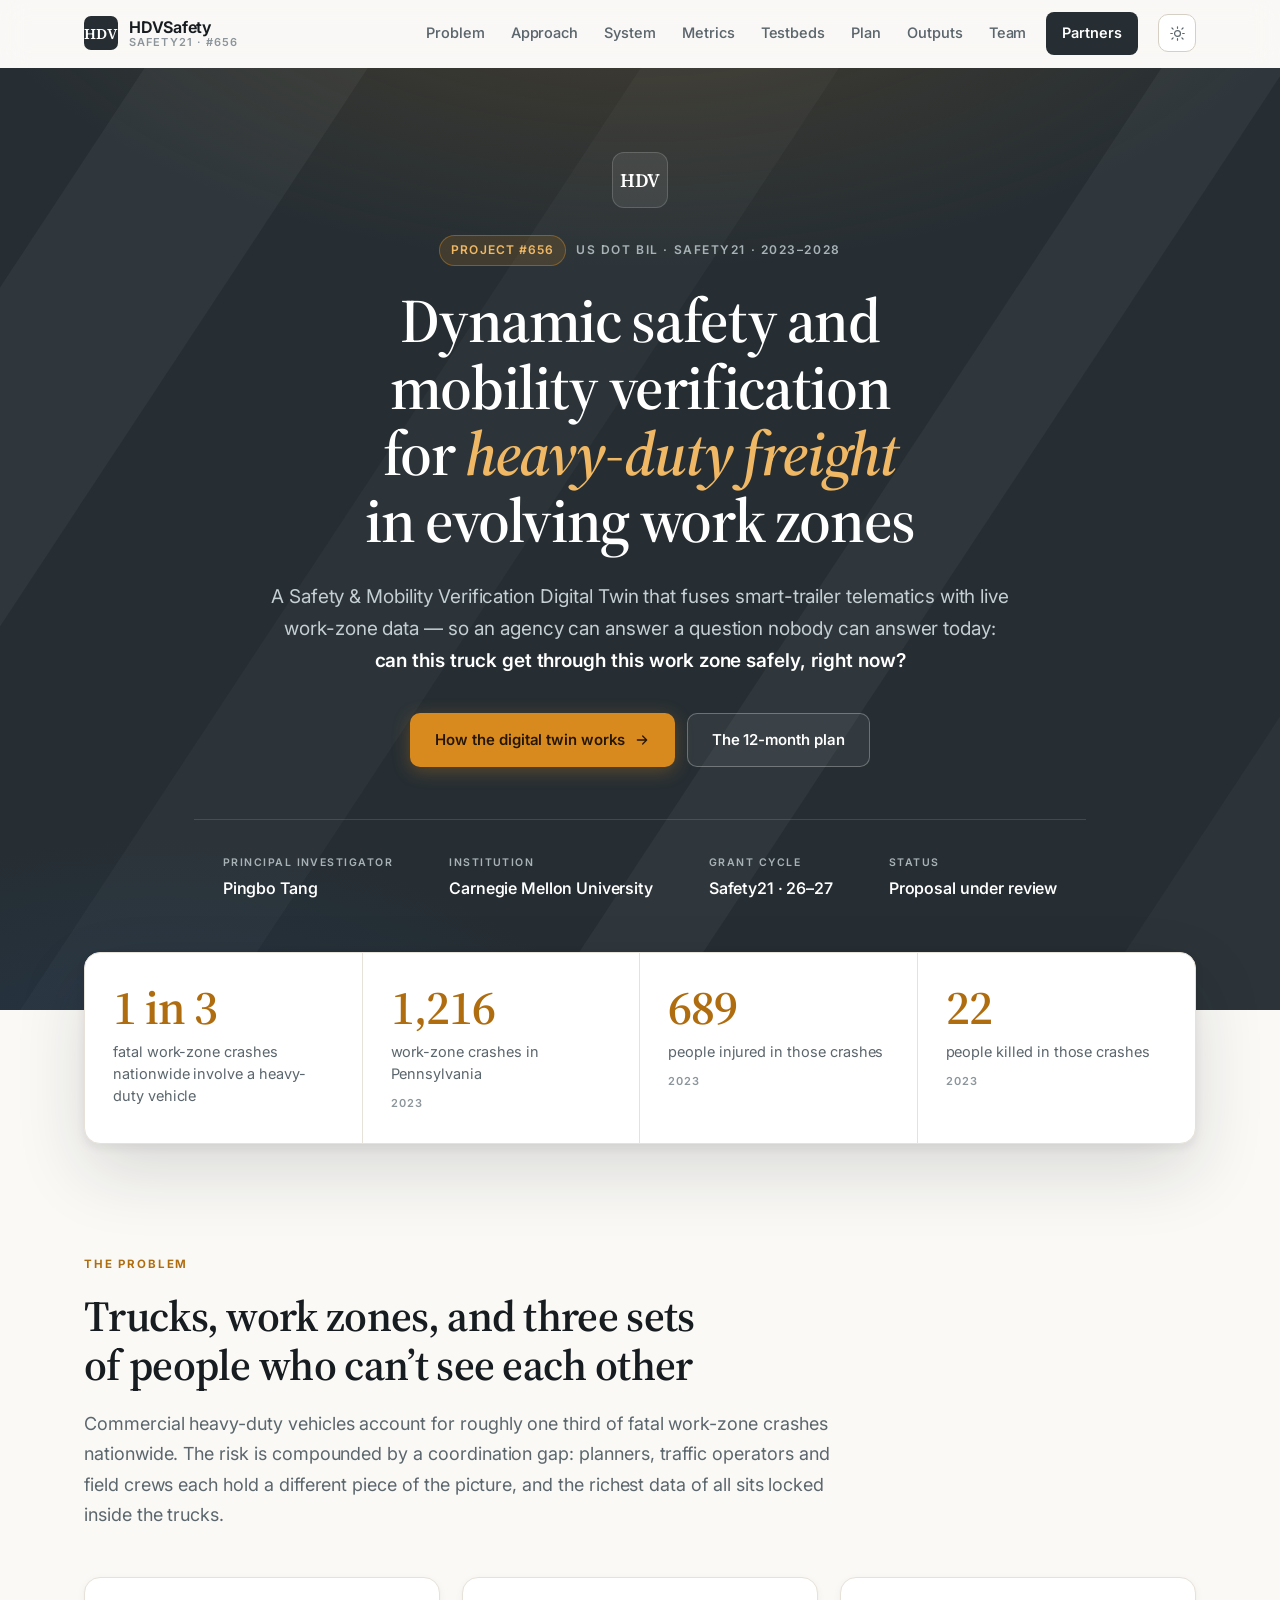
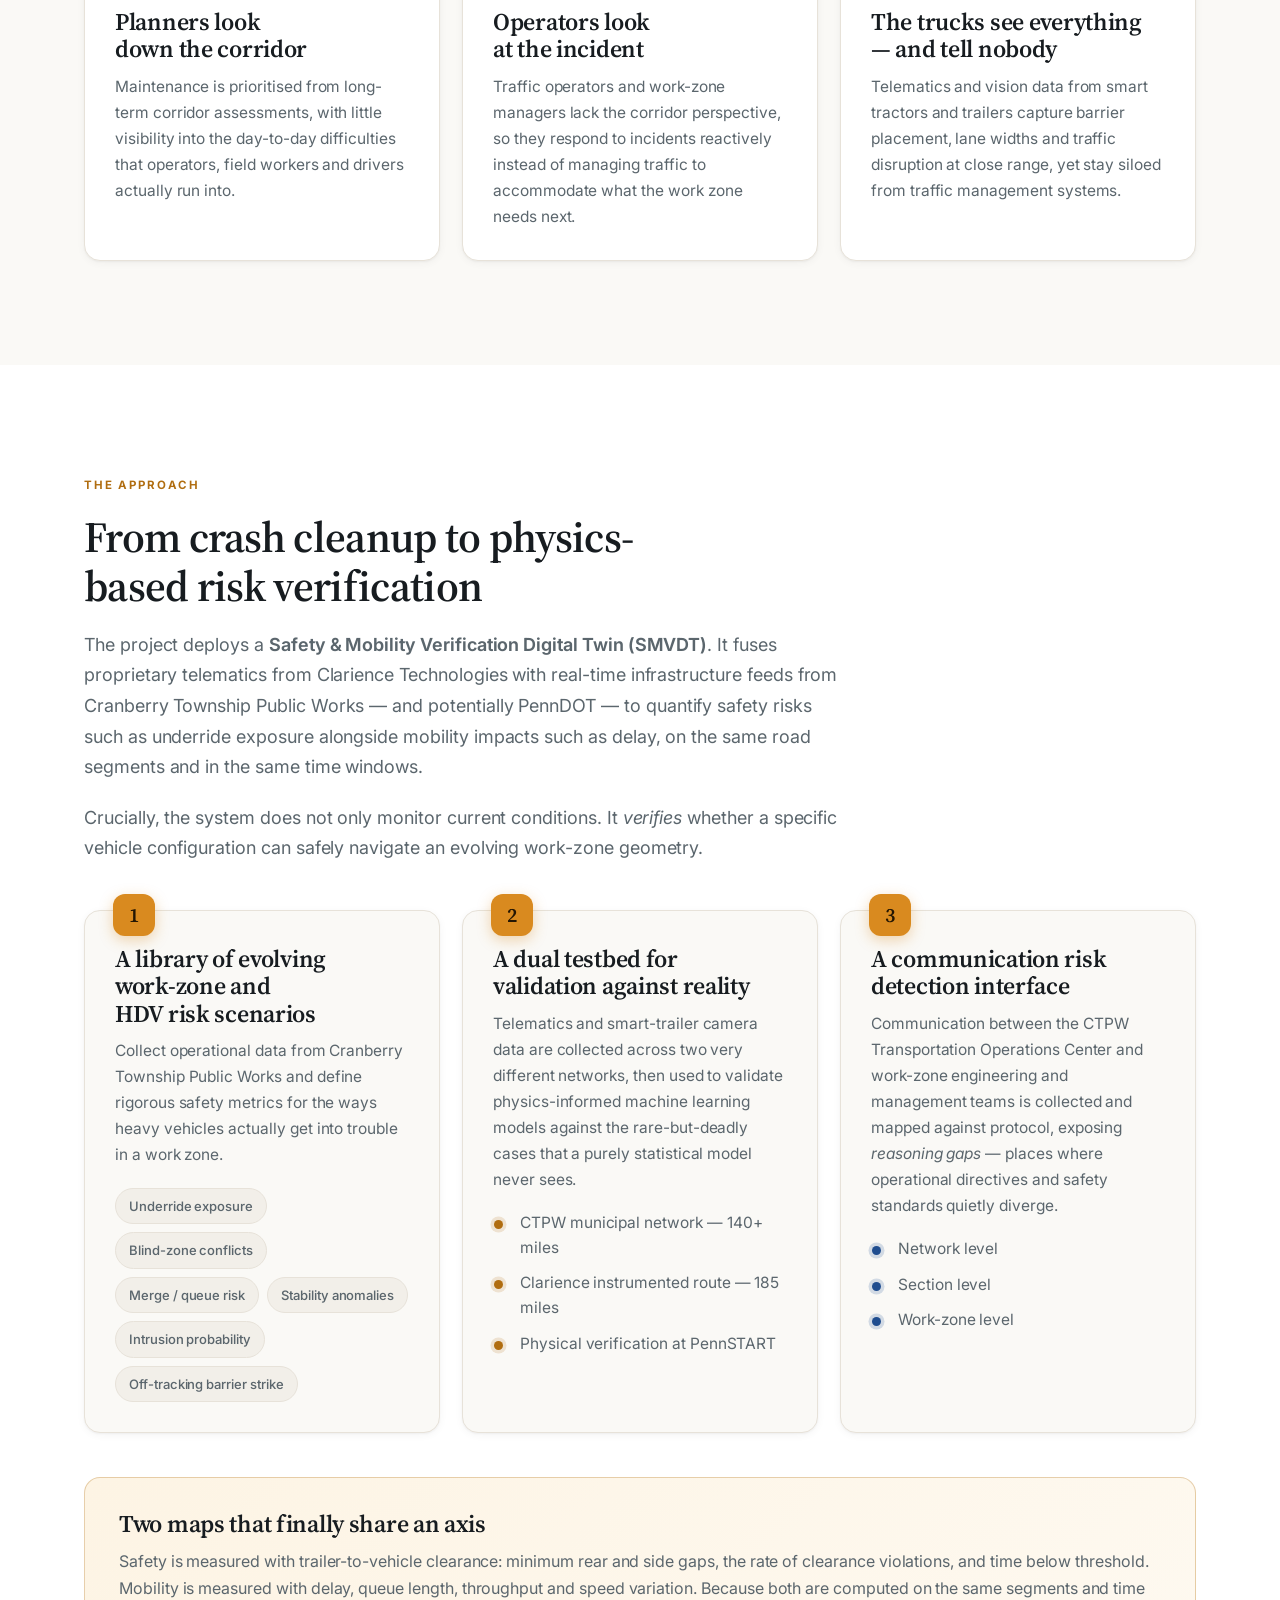
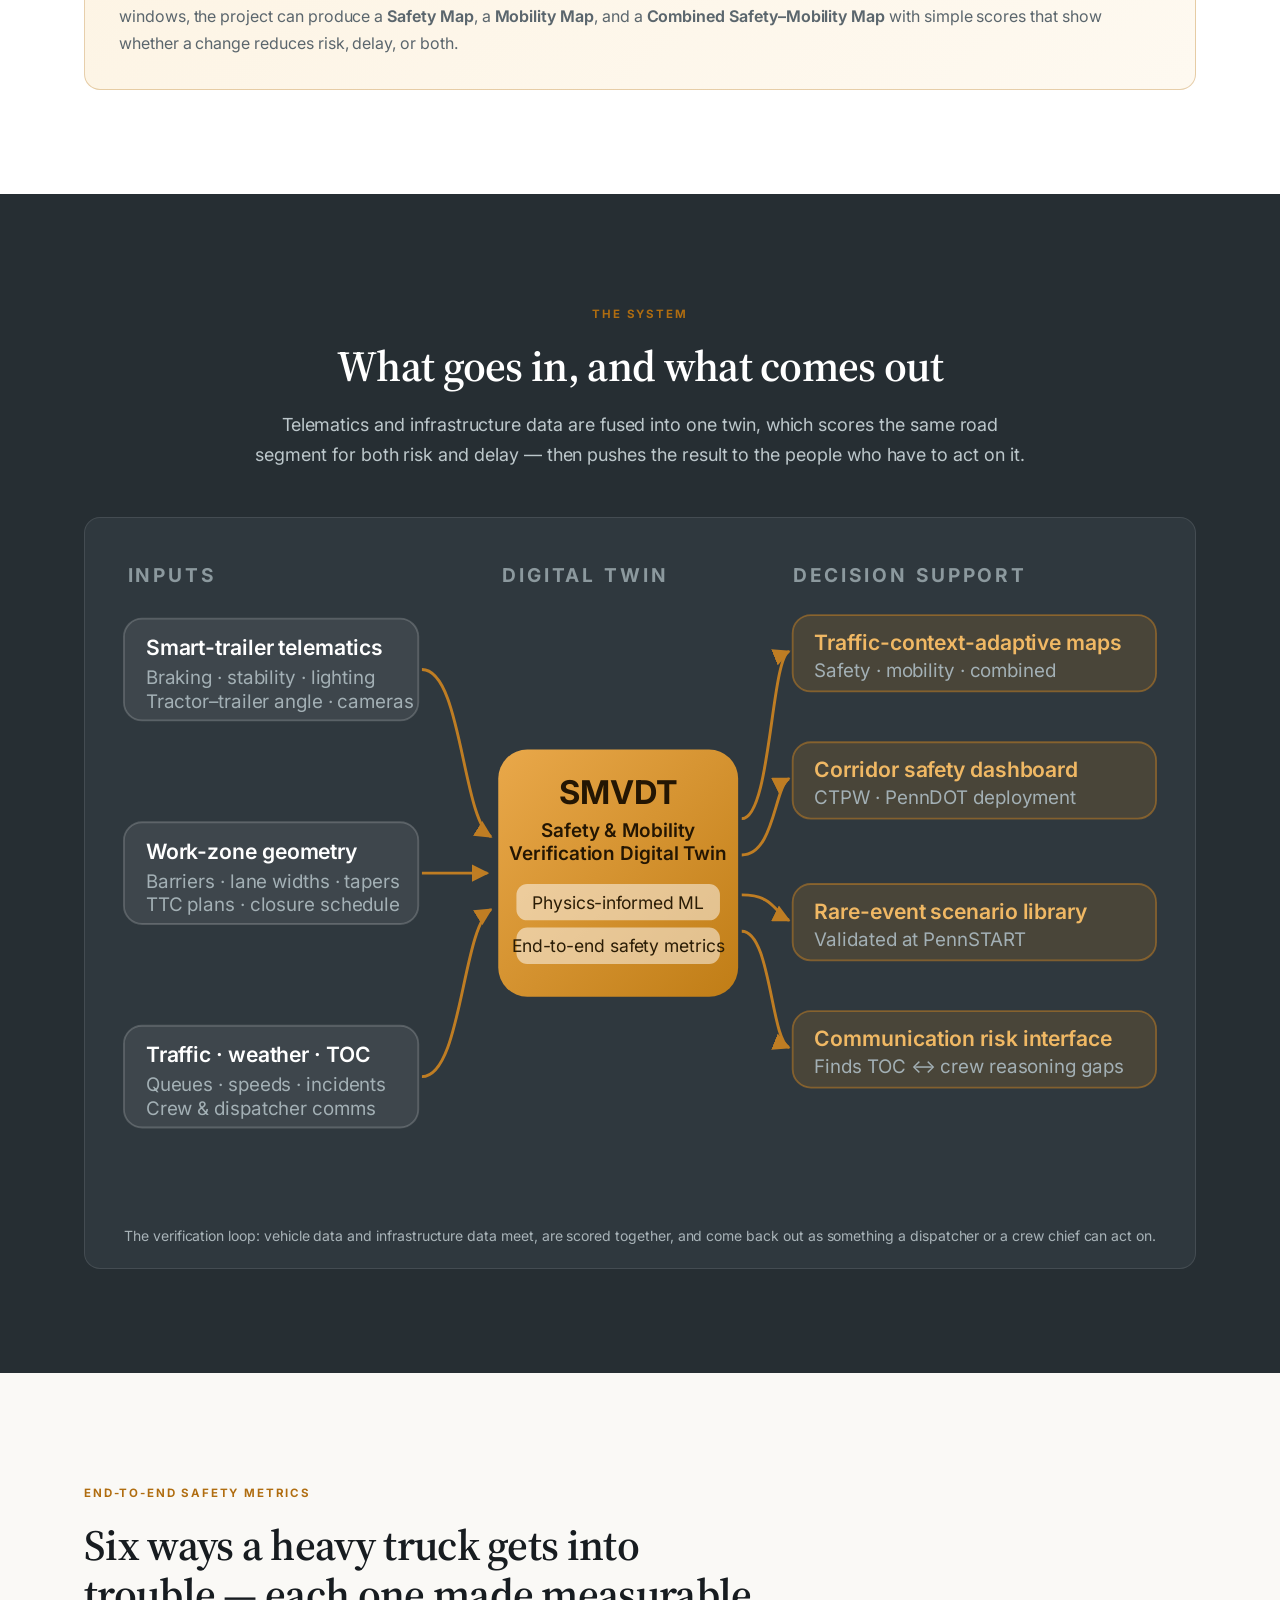
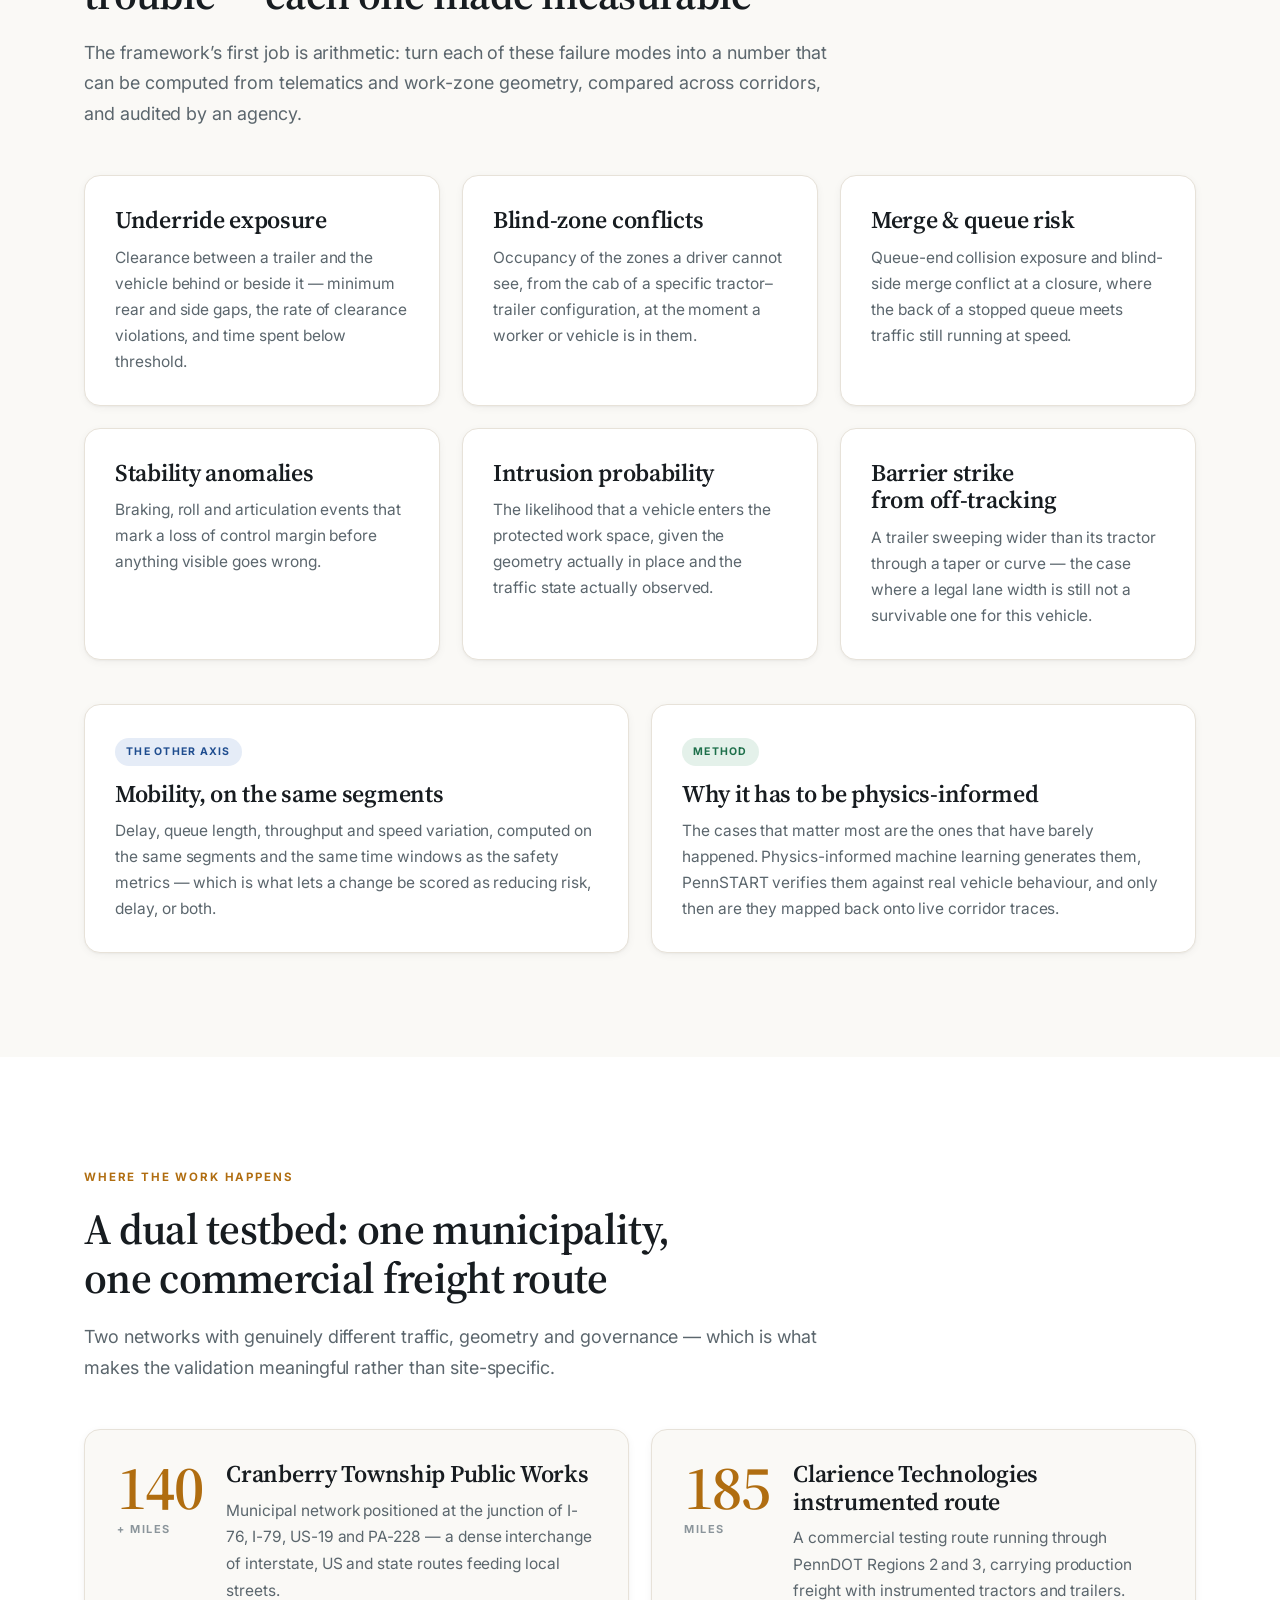
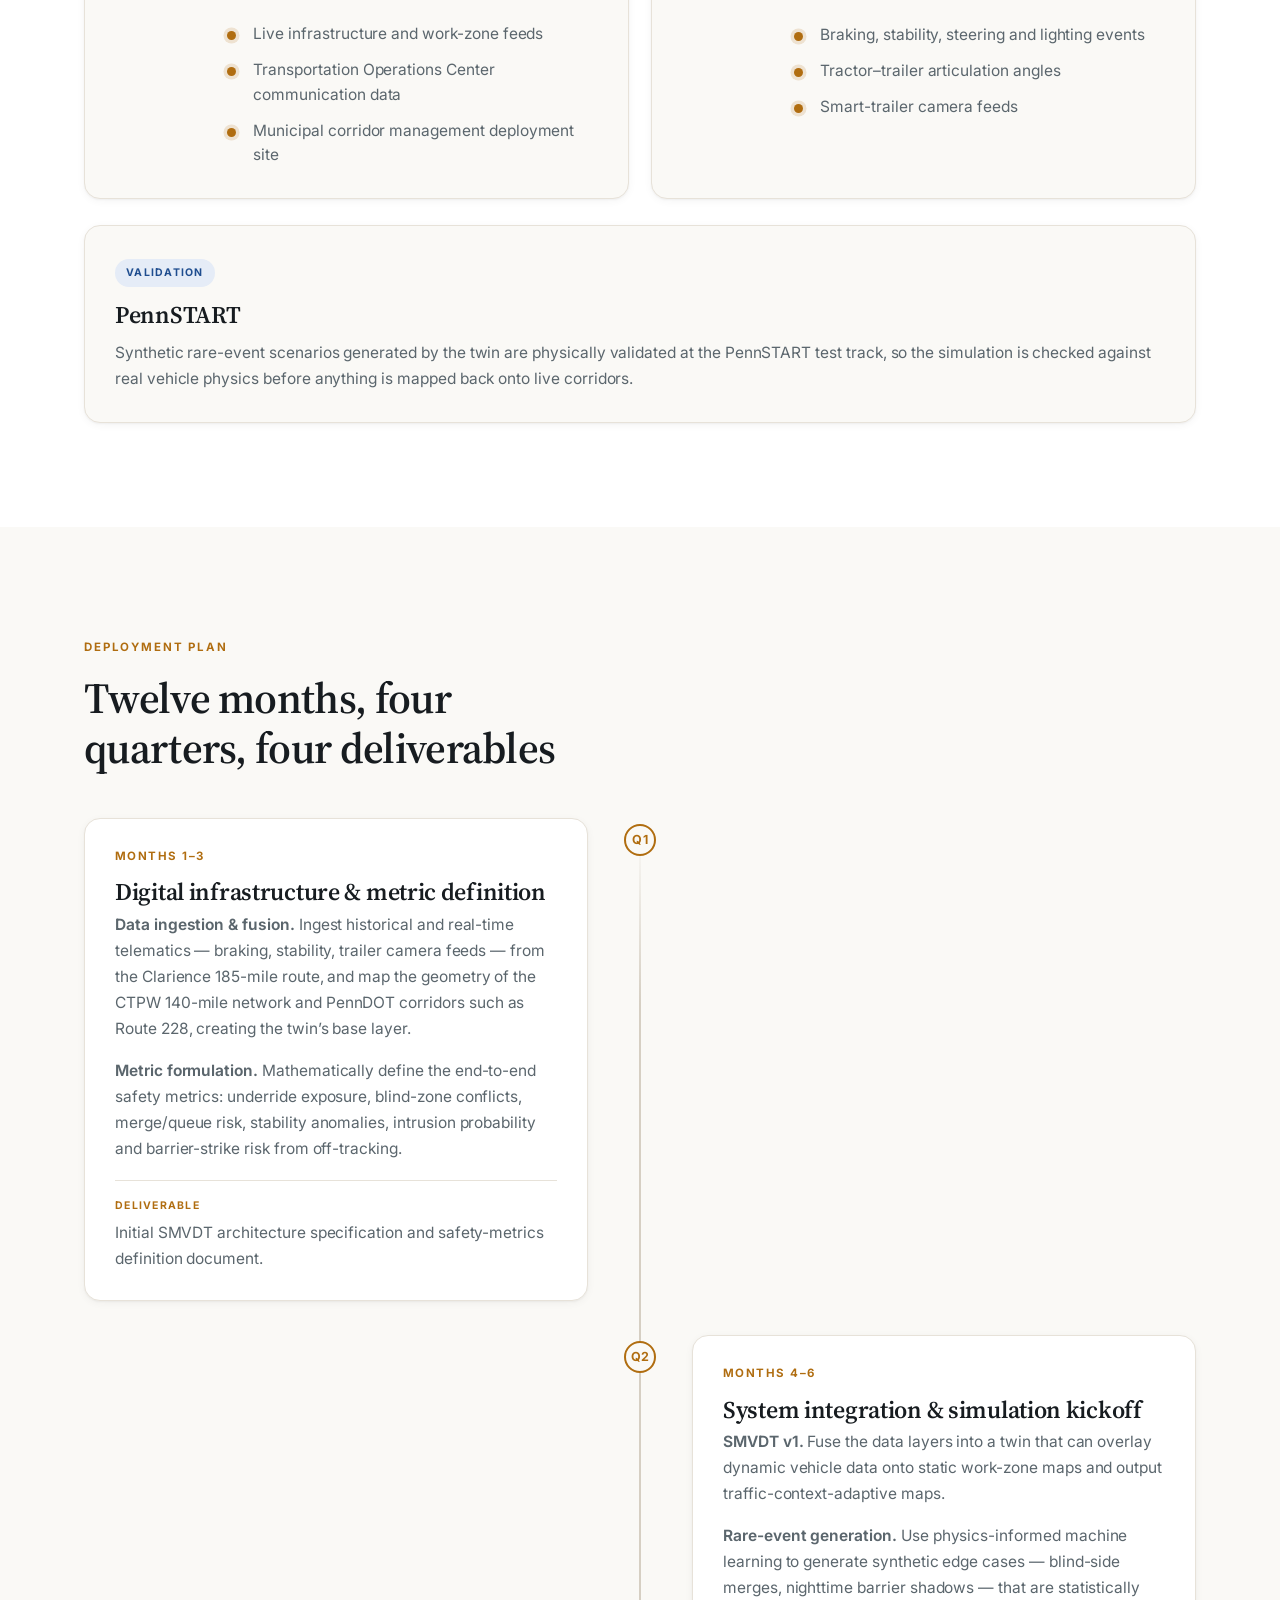
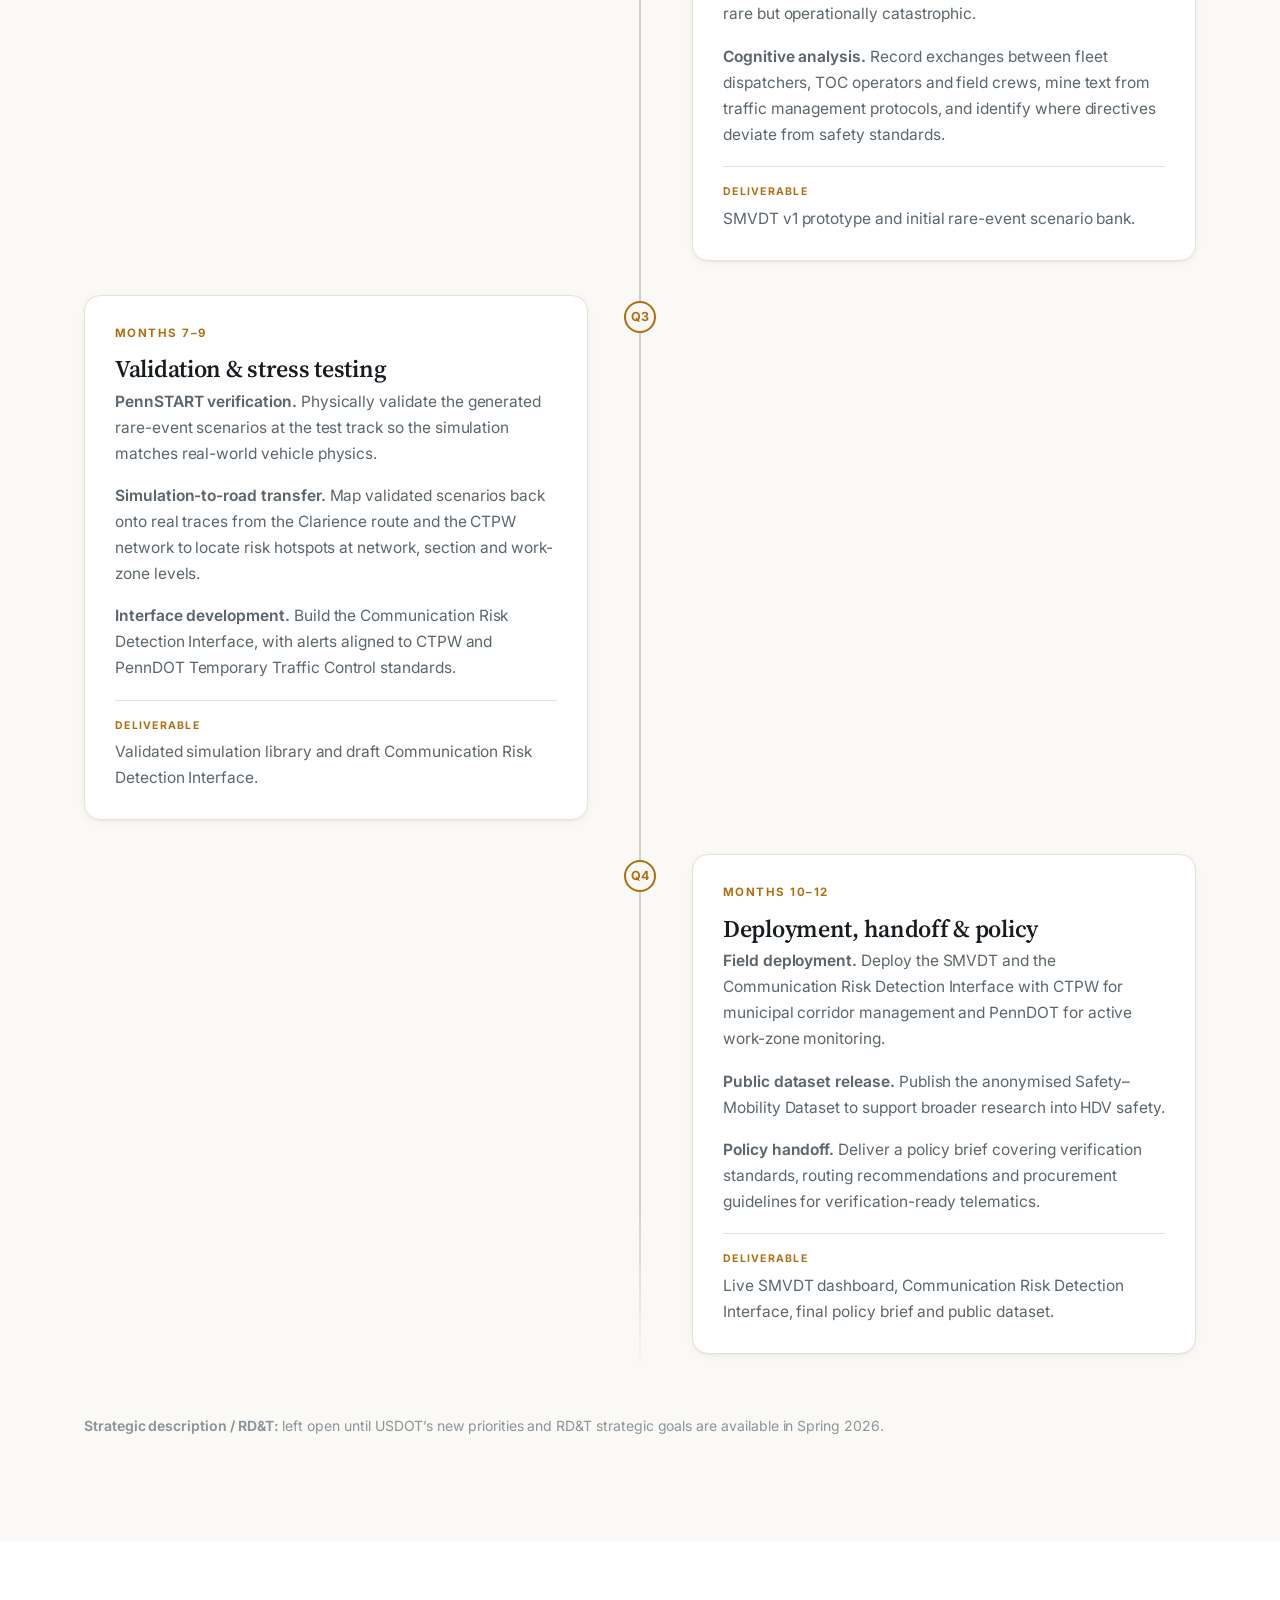
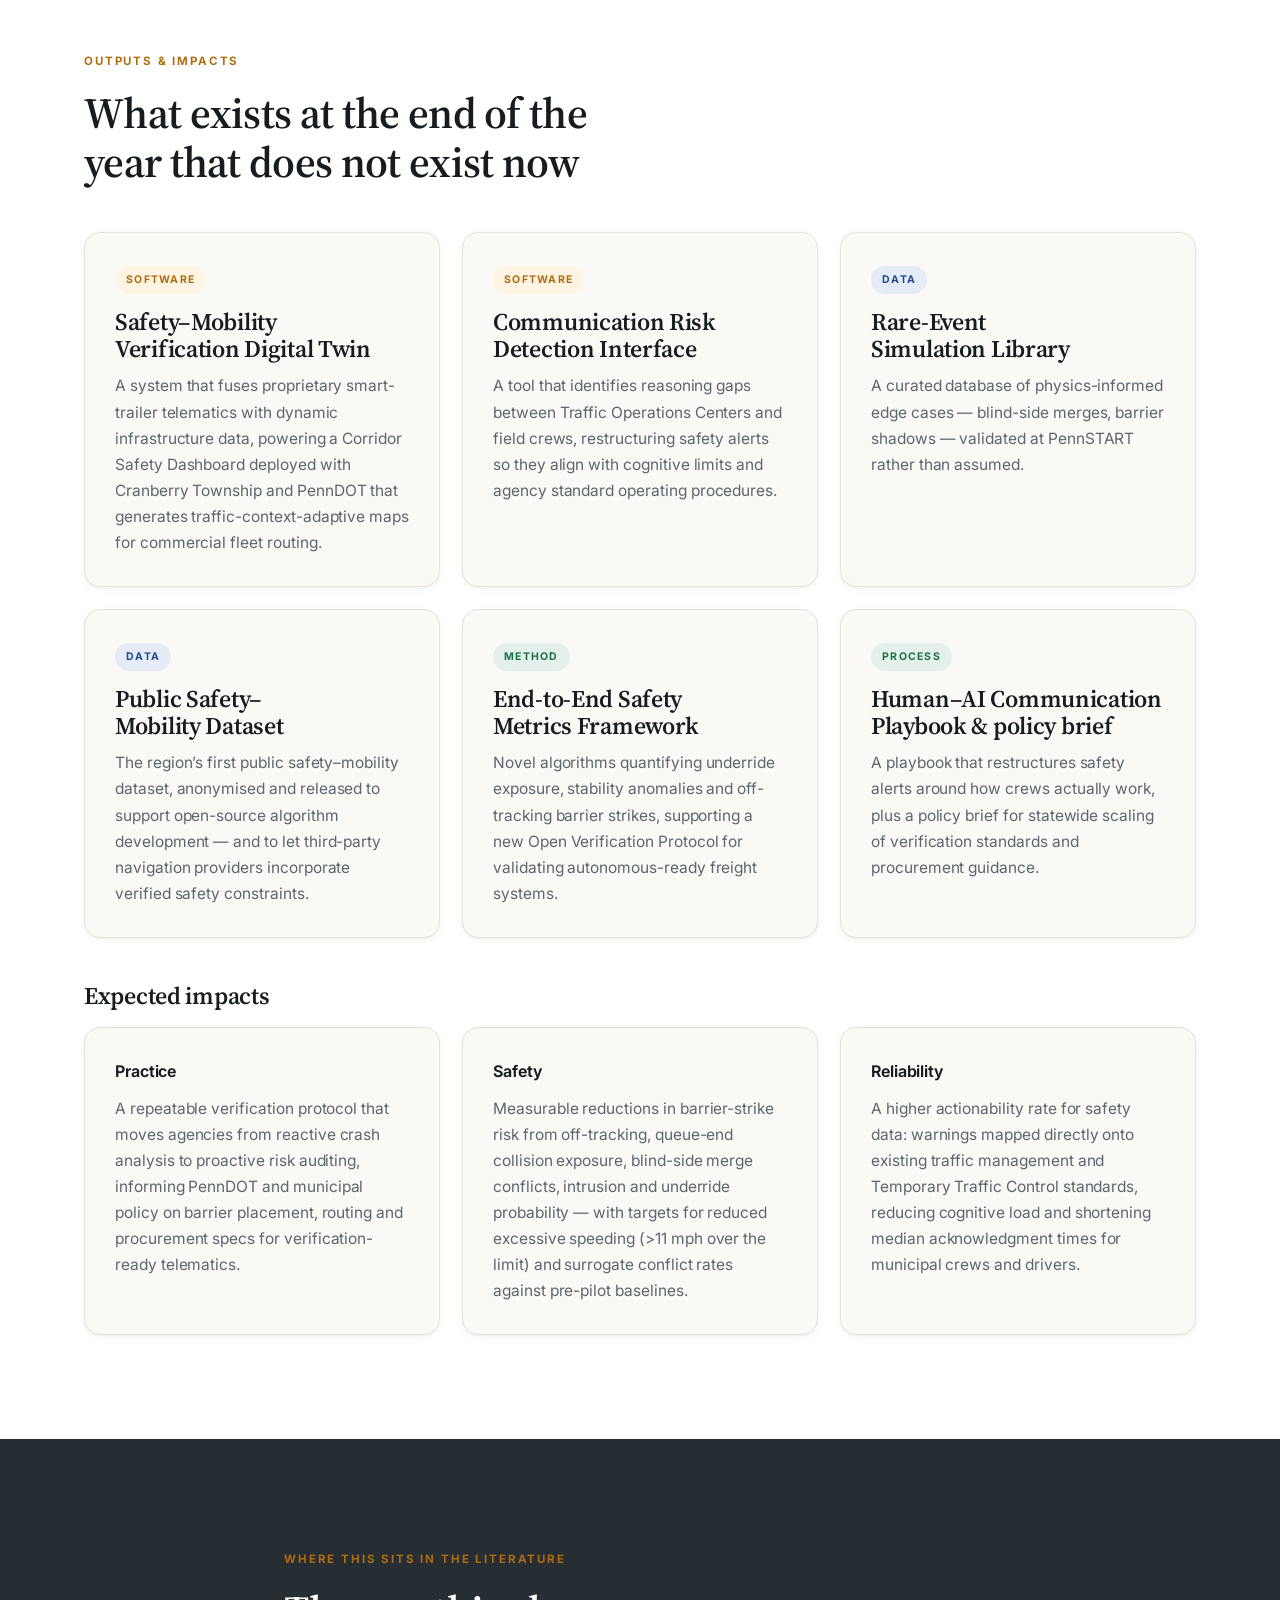
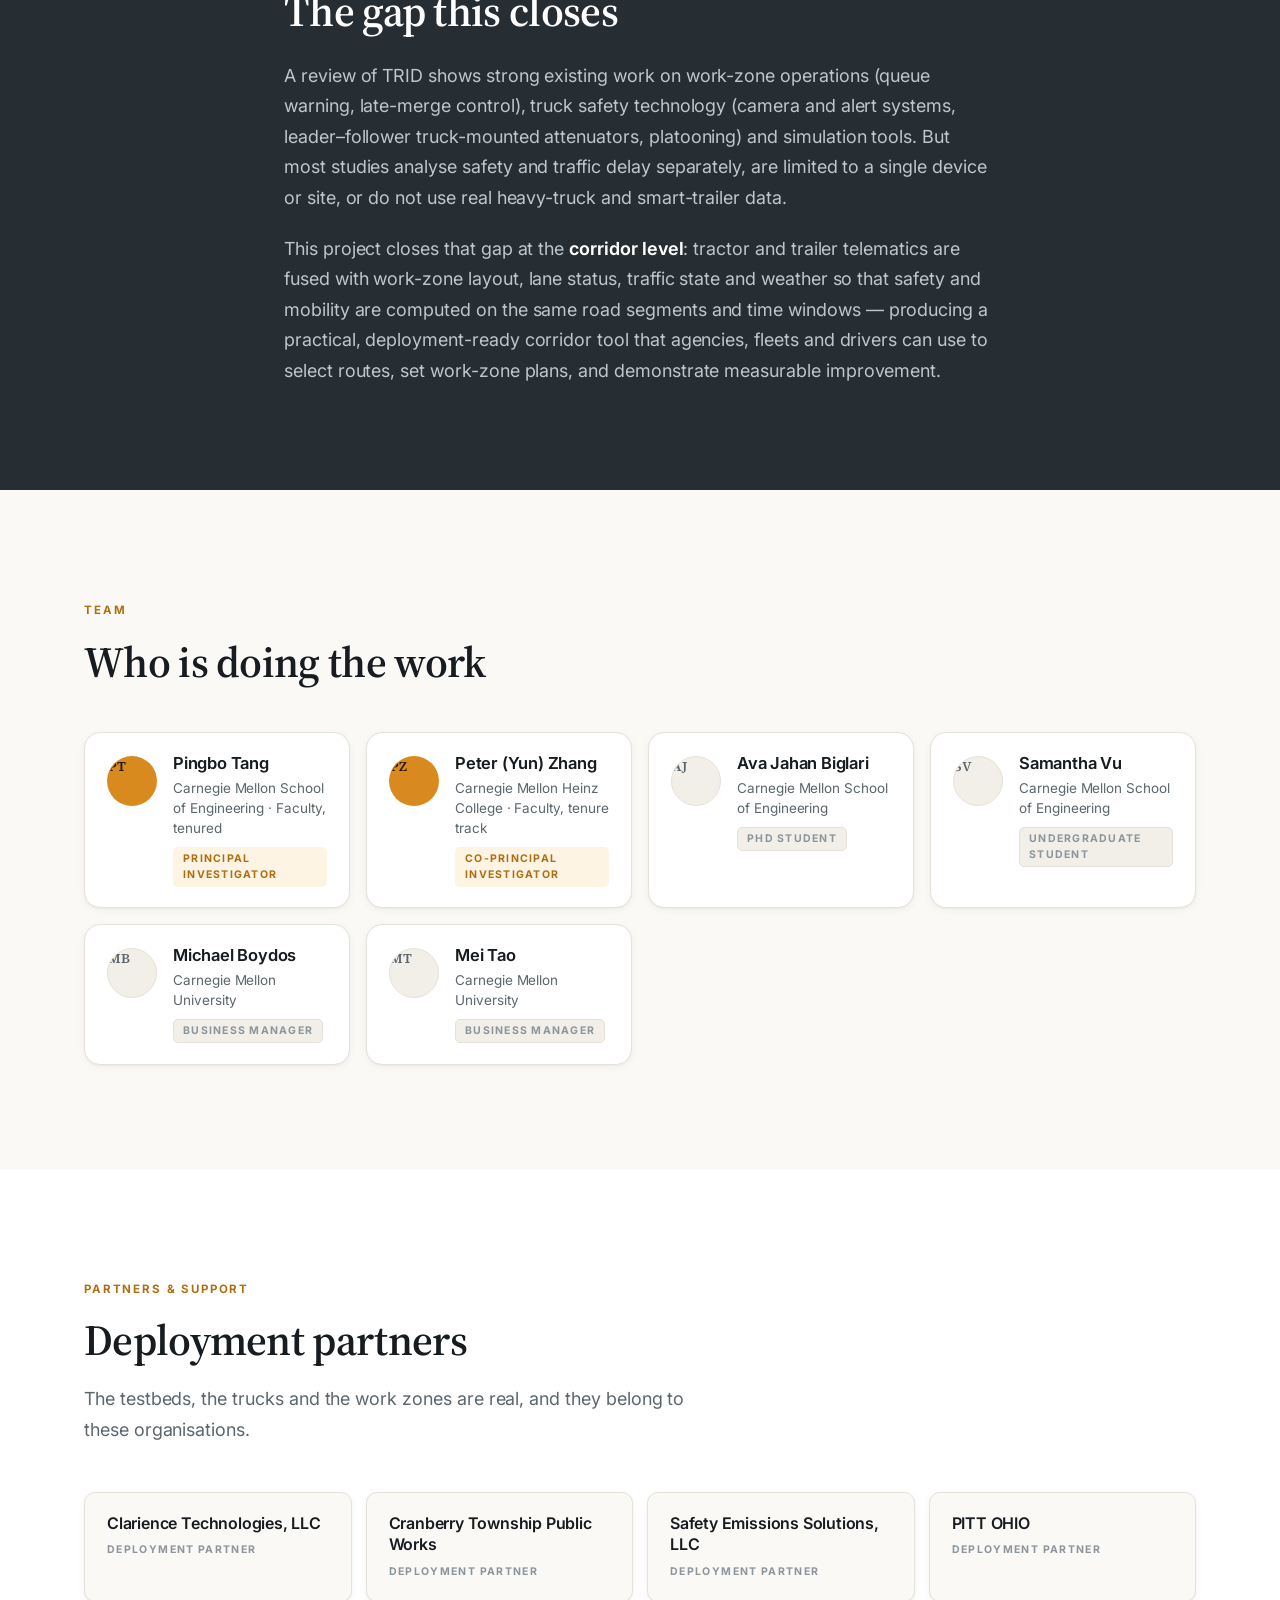
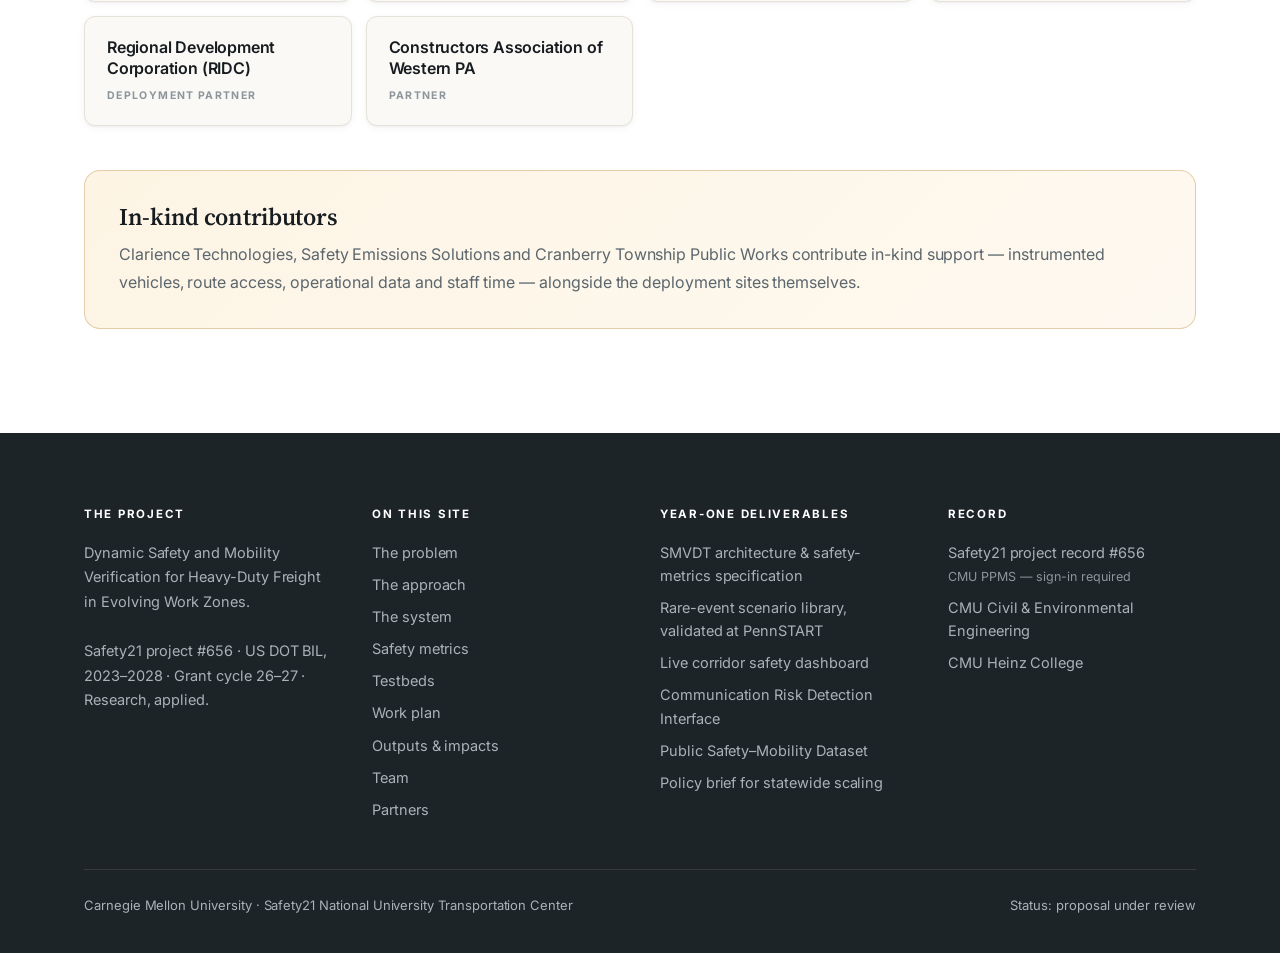
==== index.html @ 320e8fdb "Redesign the site around the HDVSafety house style Rebuilds the visual design: the dense editorial l" ====
<!doctype html>
<html lang="en">
<head>
<meta charset="utf-8">
<meta name="viewport" content="width=device-width, initial-scale=1">
<title>Dynamic Safety &amp; Mobility Verification for Heavy-Duty Freight in Evolving Work Zones</title>
<meta name="description" content="Safety21 project #656 — a Safety &amp; Mobility Verification Digital Twin (SMVDT) fusing smart-trailer telematics with live work-zone data to verify heavy-duty vehicle safety and mobility in evolving work zones.">
<meta name="color-scheme" content="light dark">
<meta property="og:title" content="Dynamic Safety &amp; Mobility Verification for Heavy-Duty Freight in Evolving Work Zones">
<meta property="og:description" content="Safety21 (US DOT BIL) project #656 at Carnegie Mellon University — a digital twin that verifies whether a specific truck can safely navigate an evolving work zone.">
<meta property="og:type" content="website">
<link rel="preconnect" href="https://fonts.googleapis.com">
<link rel="preconnect" href="https://fonts.gstatic.com" crossorigin>
<link href="https://fonts.googleapis.com/css2?family=Inter:wght@400;500;600;700&family=Source+Serif+4:ital,opsz,wght@0,8..60,400;0,8..60,600;1,8..60,600&family=IBM+Plex+Mono:wght@400;500&display=swap" rel="stylesheet">
<link rel="stylesheet" href="assets/css/site.css">
<link rel="icon" href="data:image/svg+xml,%3Csvg xmlns='http://www.w3.org/2000/svg' viewBox='0 0 32 32'%3E%3Crect width='32' height='32' rx='7' fill='%23262e33'/%3E%3Cpath d='M2 26 L14 4 M12 26 L24 4 M22 26 L34 4' stroke='%23d98a1f' stroke-width='4'/%3E%3C/svg%3E">
<script>
/* Enables scroll-reveal styling before first paint, so nothing flashes.
   If site.js never reports in, the class is dropped and all content shows. */
(function (d) {
  var r = d.documentElement;
  r.classList.add("js");
  setTimeout(function () {
    if (!r.hasAttribute("data-site-ready")) r.classList.remove("js");
  }, 2500);
})(document);
</script>
</head>
<body>
<div id="progress" aria-hidden="true"></div>
<a class="skip" href="#main">Skip to content</a>

<header class="topbar" id="topbar">
  <div class="topbar-in">
    <a class="brand" href="#top">
      <span class="brand-mark" data-logo="assets/img/logo.png">HDV</span>
      <span class="brand-txt">
        <b>HDVSafety</b>
        <span>Safety21 · #656</span>
      </span>
    </a>
    <button class="icon-btn nav-toggle" id="navToggle" aria-expanded="false" aria-controls="nav" aria-label="Open navigation">
      <svg viewBox="0 0 24 24" aria-hidden="true"><path d="M3 6h18M3 12h18M3 18h18"/></svg>
    </button>
    <nav class="nav" id="nav" aria-label="Sections">
      <a href="#problem">Problem</a>
      <a href="#approach">Approach</a>
      <a href="#system">System</a>
      <a href="#metrics">Metrics</a>
      <a href="#testbeds">Testbeds</a>
      <a href="#plan">Plan</a>
      <a href="#outputs">Outputs</a>
      <a href="#team">Team</a>
      <a class="cta" href="#partners">Partners</a>
    </nav>
    <button class="icon-btn theme-btn" id="themeBtn" aria-label="Switch colour theme" title="Switch colour theme">
      <svg class="sun" viewBox="0 0 24 24" aria-hidden="true"><circle cx="12" cy="12" r="4.2"/><path d="M12 2.5v2.2M12 19.3v2.2M4.2 4.2l1.6 1.6M18.2 18.2l1.6 1.6M2.5 12h2.2M19.3 12h2.2M4.2 19.8l1.6-1.6M18.2 5.8l1.6-1.6"/></svg>
      <svg class="moon" viewBox="0 0 24 24" aria-hidden="true"><path d="M20 14.4A8.2 8.2 0 1 1 9.6 4a6.8 6.8 0 0 0 10.4 10.4z"/></svg>
    </button>
  </div>
</header>

<main id="main">
<span id="top"></span>

<!-- ====================== HERO ====================== -->
<section class="hero">
  <div class="hero-bg" aria-hidden="true">
    <svg viewBox="0 0 1440 760" preserveAspectRatio="xMidYMid slice">
      <g fill="#ffffff" opacity=".045">
        <path d="M-180 760 L360 -60 L540 -60 L0 760 Z"/>
        <path d="M640 760 L1180 -60 L1280 -60 L740 760 Z"/>
      </g>
      <g fill="#ffffff" opacity=".028">
        <path d="M220 760 L760 -60 L920 -60 L380 760 Z"/>
        <path d="M1080 760 L1620 -60 L1760 -60 L1240 760 Z"/>
      </g>
    </svg>
  </div>

  <div class="hero-in">
    <div class="hero-logo" data-logo="assets/img/logo.png">HDV</div>

    <p class="eyebrow">
      <span class="tag">Project #656</span>
      <span>US DOT BIL · Safety21 · 2023–2028</span>
    </p>

    <h1>Dynamic safety and mobility verification for <em>heavy-duty freight</em> in evolving work zones</h1>

    <p class="hero-lede">
      A Safety &amp; Mobility Verification Digital Twin that fuses smart-trailer telematics with live
      work-zone data — so an agency can answer a question nobody can answer today:
      <strong>can this truck get through this work zone safely, right now?</strong>
    </p>

    <div class="hero-btns">
      <a class="btn btn-primary" href="#approach">
        How the digital twin works
        <svg viewBox="0 0 24 24" aria-hidden="true"><path d="M5 12h14M13 6l6 6-6 6"/></svg>
      </a>
      <a class="btn btn-ghost" href="#plan">The 12-month plan</a>
    </div>

    <div class="hero-meta">
      <div><span>Principal investigator</span><b>Pingbo Tang</b></div>
      <div><span>Institution</span><b>Carnegie Mellon University</b></div>
      <div><span>Grant cycle</span><b>Safety21 · 26–27</b></div>
      <div><span>Status</span><b>Proposal under review</b></div>
    </div>
  </div>
</section>

<!-- ====================== STAT BAND ====================== -->
<div class="statband">
  <div class="wrap">
    <div class="stats reveal">
      <div class="stat"><b>1 in 3</b><span>fatal work-zone crashes nationwide involve a heavy-duty vehicle</span></div>
      <div class="stat"><b>1,216</b><span>work-zone crashes in Pennsylvania</span><small>2023</small></div>
      <div class="stat"><b>689</b><span>people injured in those crashes</span><small>2023</small></div>
      <div class="stat"><b>22</b><span>people killed in those crashes</span><small>2023</small></div>
    </div>
  </div>
</div>

<!-- ====================== PROBLEM ====================== -->
<section class="section" id="problem">
  <div class="wrap">
    <div class="sec-head reveal">
      <span class="sec-kicker">The problem</span>
      <h2>Trucks, work zones, and three sets of people who can&rsquo;t see each other</h2>
      <p class="sec-lede">
        Commercial heavy-duty vehicles account for roughly one third of fatal work-zone crashes nationwide.
        The risk is compounded by a coordination gap: planners, traffic operators and field crews each
        hold a different piece of the picture, and the richest data of all sits locked inside the trucks.
      </p>
    </div>

    <div class="grid g3 reveal">
      <div class="card">
        <h3>Planners look down the corridor</h3>
        <p>Maintenance is prioritised from long-term corridor assessments, with little visibility into the
        day-to-day difficulties that operators, field workers and drivers actually run into.</p>
      </div>
      <div class="card">
        <h3>Operators look at the incident</h3>
        <p>Traffic operators and work-zone managers lack the corridor perspective, so they respond to
        incidents reactively instead of managing traffic to accommodate what the work zone needs next.</p>
      </div>
      <div class="card">
        <h3>The trucks see everything &mdash; and tell nobody</h3>
        <p>Telematics and vision data from smart tractors and trailers capture barrier placement, lane widths
        and traffic disruption at close range, yet stay siloed from traffic management systems.</p>
      </div>
    </div>
  </div>
</section>

<!-- ====================== APPROACH ====================== -->
<section class="section alt" id="approach">
  <div class="wrap">
    <div class="sec-head reveal">
      <span class="sec-kicker">The approach</span>
      <h2>From crash cleanup to physics-based risk verification</h2>
      <p class="sec-lede">
        The project deploys a <strong>Safety &amp; Mobility Verification Digital Twin (SMVDT)</strong>.
        It fuses proprietary telematics from Clarience Technologies with real-time infrastructure feeds from
        Cranberry Township Public Works — and potentially PennDOT — to quantify safety risks such as underride
        exposure alongside mobility impacts such as delay, on the same road segments and in the same time windows.
      </p>
      <p class="sec-lede">
        Crucially, the system does not only monitor current conditions. It <em>verifies</em> whether a specific
        vehicle configuration can safely navigate an evolving work-zone geometry.
      </p>
    </div>

    <div class="grid g3 reveal">
      <article class="card pillar">
        <span class="num" aria-hidden="true">1</span>
        <h3>A library of evolving work-zone and HDV risk scenarios</h3>
        <p>Collect operational data from Cranberry Township Public Works and define rigorous safety metrics
        for the ways heavy vehicles actually get into trouble in a work zone.</p>
        <ul class="metrics">
          <li>Underride exposure</li>
          <li>Blind-zone conflicts</li>
          <li>Merge / queue risk</li>
          <li>Stability anomalies</li>
          <li>Intrusion probability</li>
          <li>Off-tracking barrier strike</li>
        </ul>
      </article>

      <article class="card pillar">
        <span class="num" aria-hidden="true">2</span>
        <h3>A dual testbed for validation against reality</h3>
        <p>Telematics and smart-trailer camera data are collected across two very different networks, then used
        to validate physics-informed machine learning models against the rare-but-deadly cases that a purely
        statistical model never sees.</p>
        <ul class="ticks">
          <li>CTPW municipal network — 140+ miles</li>
          <li>Clarience instrumented route — 185 miles</li>
          <li>Physical verification at PennSTART</li>
        </ul>
      </article>

      <article class="card pillar">
        <span class="num" aria-hidden="true">3</span>
        <h3>A communication risk detection interface</h3>
        <p>Communication between the CTPW Transportation Operations Center and work-zone engineering and
        management teams is collected and mapped against protocol, exposing <em>reasoning gaps</em> — places
        where operational directives and safety standards quietly diverge.</p>
        <ul class="ticks blue">
          <li>Network level</li>
          <li>Section level</li>
          <li>Work-zone level</li>
        </ul>
      </article>
    </div>

    <div class="callout mt-l reveal">
      <h3>Two maps that finally share an axis</h3>
      <p>
        Safety is measured with trailer-to-vehicle clearance: minimum rear and side gaps, the rate of clearance
        violations, and time below threshold. Mobility is measured with delay, queue length, throughput and speed
        variation. Because both are computed on the same segments and time windows, the project can produce a
        <strong>Safety Map</strong>, a <strong>Mobility Map</strong>, and a <strong>Combined Safety–Mobility
        Map</strong> with simple scores that show whether a change reduces risk, delay, or both.
      </p>
    </div>
  </div>
</section>

<!-- ====================== SYSTEM DIAGRAM ====================== -->
<section class="section dark" id="system">
  <div class="wrap">
    <div class="sec-head center reveal">
      <span class="sec-kicker">The system</span>
      <h2>What goes in, and what comes out</h2>
      <p class="sec-lede">
        Telematics and infrastructure data are fused into one twin, which scores the same road segment for
        both risk and delay — then pushes the result to the people who have to act on it.
      </p>
    </div>

    <figure class="figwrap reveal">
      <svg viewBox="0 0 580 360" role="img" aria-labelledby="archTitle archDesc">
        <title id="archTitle">SMVDT system architecture</title>
        <desc id="archDesc">Three input streams — smart-trailer and tractor telematics, work-zone and corridor geometry, and traffic, weather and incident feeds — flow into the Safety and Mobility Verification Digital Twin, which produces traffic-context-adaptive maps, a corridor safety dashboard, a rare-event scenario library and a communication risk detection interface.</desc>

        <defs>
          <marker id="arw" viewBox="0 0 10 10" refX="9" refY="5" markerWidth="6" markerHeight="6" orient="auto-start-reverse">
            <path d="M0 0 L10 5 L0 10 z" fill="#d98a1f"/>
          </marker>
          <linearGradient id="core" x1="0" y1="0" x2="1" y2="1">
            <stop offset="0" stop-color="#e9a84a"/>
            <stop offset="1" stop-color="#c07d16"/>
          </linearGradient>
        </defs>

        <text x="8"   y="20" fill="#8c999e" font-family="Inter, sans-serif" font-size="10.5" font-weight="700" letter-spacing="1.6">INPUTS</text>
        <text x="214" y="20" fill="#8c999e" font-family="Inter, sans-serif" font-size="10.5" font-weight="700" letter-spacing="1.6">DIGITAL TWIN</text>
        <text x="374" y="20" fill="#8c999e" font-family="Inter, sans-serif" font-size="10.5" font-weight="700" letter-spacing="1.6">DECISION SUPPORT</text>

        <g font-family="Inter, sans-serif" font-size="10.3" fill="#dde6e1">
          <g>
            <rect x="6" y="40" width="162" height="56" rx="10" fill="rgba(255,255,255,.07)" stroke="rgba(255,255,255,.18)"/>
            <text x="18" y="60" font-size="11.6" font-weight="600" fill="#fff">Smart-trailer telematics</text>
            <text x="18" y="76" fill="#a3b0b5">Braking · stability · lighting</text>
            <text x="18" y="89" fill="#a3b0b5">Tractor–trailer angle · cameras</text>
          </g>
          <g>
            <rect x="6" y="152" width="162" height="56" rx="10" fill="rgba(255,255,255,.07)" stroke="rgba(255,255,255,.18)"/>
            <text x="18" y="172" font-size="11.6" font-weight="600" fill="#fff">Work-zone geometry</text>
            <text x="18" y="188" fill="#a3b0b5">Barriers · lane widths · tapers</text>
            <text x="18" y="201" fill="#a3b0b5">TTC plans · closure schedule</text>
          </g>
          <g>
            <rect x="6" y="264" width="162" height="56" rx="10" fill="rgba(255,255,255,.07)" stroke="rgba(255,255,255,.18)"/>
            <text x="18" y="284" font-size="11.6" font-weight="600" fill="#fff">Traffic · weather · TOC</text>
            <text x="18" y="300" fill="#a3b0b5">Queues · speeds · incidents</text>
            <text x="18" y="313" fill="#a3b0b5">Crew &amp; dispatcher comms</text>
          </g>
        </g>

        <g stroke="#d98a1f" stroke-width="1.6" fill="none" marker-end="url(#arw)" opacity=".85">
          <path d="M170 68  C 192 68, 192 150, 208 160"/>
          <path d="M170 180 L 206 180"/>
          <path d="M170 292 C 192 292, 192 210, 208 200"/>
        </g>

        <rect x="212" y="112" width="132" height="136" rx="16" fill="url(#core)"/>
        <g text-anchor="middle" fill="#241603" font-family="Inter, sans-serif">
          <text x="278" y="142" font-size="18" font-weight="700" font-family="Source Serif 4, Georgia, serif">SMVDT</text>
          <text x="278" y="160" font-size="10.4" font-weight="600">Safety &amp; Mobility</text>
          <text x="278" y="173" font-size="10.4" font-weight="600">Verification Digital Twin</text>
        </g>
        <g font-family="Inter, sans-serif" font-size="9.6" fill="#2b1d06" text-anchor="middle">
          <rect x="222" y="186" width="112" height="20" rx="6" fill="rgba(255,255,255,.5)"/>
          <text x="278" y="199.5">Physics-informed ML</text>
          <rect x="222" y="210" width="112" height="20" rx="6" fill="rgba(255,255,255,.5)"/>
          <text x="278" y="223.5">End-to-end safety metrics</text>
        </g>

        <g stroke="#d98a1f" stroke-width="1.6" fill="none" marker-end="url(#arw)" opacity=".85">
          <path d="M346 150 C 362 150, 362 62, 372 58"/>
          <path d="M346 170 C 364 170, 364 132, 372 128"/>
          <path d="M346 192 C 364 192, 364 202, 372 206"/>
          <path d="M346 212 C 362 212, 362 272, 372 276"/>
        </g>

        <g font-family="Inter, sans-serif" font-size="10.3">
          <g>
            <rect x="374" y="38" width="200" height="42" rx="10" fill="rgba(217,138,31,.15)" stroke="rgba(217,138,31,.45)"/>
            <text x="386" y="57" font-size="11.6" font-weight="600" fill="#f0b864">Traffic-context-adaptive maps</text>
            <text x="386" y="72" fill="#a3b0b5">Safety · mobility · combined</text>
          </g>
          <g>
            <rect x="374" y="108" width="200" height="42" rx="10" fill="rgba(217,138,31,.15)" stroke="rgba(217,138,31,.45)"/>
            <text x="386" y="127" font-size="11.6" font-weight="600" fill="#f0b864">Corridor safety dashboard</text>
            <text x="386" y="142" fill="#a3b0b5">CTPW · PennDOT deployment</text>
          </g>
          <g>
            <rect x="374" y="186" width="200" height="42" rx="10" fill="rgba(217,138,31,.15)" stroke="rgba(217,138,31,.45)"/>
            <text x="386" y="205" font-size="11.6" font-weight="600" fill="#f0b864">Rare-event scenario library</text>
            <text x="386" y="220" fill="#a3b0b5">Validated at PennSTART</text>
          </g>
          <g>
            <rect x="374" y="256" width="200" height="42" rx="10" fill="rgba(217,138,31,.15)" stroke="rgba(217,138,31,.45)"/>
            <text x="386" y="275" font-size="11.6" font-weight="600" fill="#f0b864">Communication risk interface</text>
            <text x="386" y="290" fill="#a3b0b5">Finds TOC ↔ crew reasoning gaps</text>
          </g>
        </g>
      </svg>
      <figcaption>The verification loop: vehicle data and infrastructure data meet, are scored together, and come back out as something a dispatcher or a crew chief can act on.</figcaption>
    </figure>
  </div>
</section>

<!-- ====================== METRICS ====================== -->
<section class="section" id="metrics">
  <div class="wrap">
    <div class="sec-head reveal">
      <span class="sec-kicker">End-to-end safety metrics</span>
      <h2>Six ways a heavy truck gets into trouble &mdash; each one made measurable</h2>
      <p class="sec-lede">
        The framework&rsquo;s first job is arithmetic: turn each of these failure modes into a number that can be
        computed from telematics and work-zone geometry, compared across corridors, and audited by an agency.
      </p>
    </div>

    <div class="grid g3 reveal">
      <div class="card">
        <h3>Underride exposure</h3>
        <p>Clearance between a trailer and the vehicle behind or beside it &mdash; minimum rear and side gaps,
        the rate of clearance violations, and time spent below threshold.</p>
      </div>
      <div class="card">
        <h3>Blind-zone conflicts</h3>
        <p>Occupancy of the zones a driver cannot see, from the cab of a specific tractor&ndash;trailer
        configuration, at the moment a worker or vehicle is in them.</p>
      </div>
      <div class="card">
        <h3>Merge &amp; queue risk</h3>
        <p>Queue-end collision exposure and blind-side merge conflict at a closure, where the back of a
        stopped queue meets traffic still running at speed.</p>
      </div>
      <div class="card">
        <h3>Stability anomalies</h3>
        <p>Braking, roll and articulation events that mark a loss of control margin before anything visible
        goes wrong.</p>
      </div>
      <div class="card">
        <h3>Intrusion probability</h3>
        <p>The likelihood that a vehicle enters the protected work space, given the geometry actually in place
        and the traffic state actually observed.</p>
      </div>
      <div class="card">
        <h3>Barrier strike from off-tracking</h3>
        <p>A trailer sweeping wider than its tractor through a taper or curve &mdash; the case where a legal
        lane width is still not a survivable one for this vehicle.</p>
      </div>
    </div>

    <div class="grid g2 mt-l reveal">
      <div class="card">
        <span class="badge blue">The other axis</span>
        <h3 style="margin-top:14px">Mobility, on the same segments</h3>
        <p>Delay, queue length, throughput and speed variation, computed on the same segments and the same time
        windows as the safety metrics &mdash; which is what lets a change be scored as reducing risk, delay,
        or both.</p>
      </div>
      <div class="card">
        <span class="badge go">Method</span>
        <h3 style="margin-top:14px">Why it has to be physics-informed</h3>
        <p>The cases that matter most are the ones that have barely happened. Physics-informed machine learning
        generates them, PennSTART verifies them against real vehicle behaviour, and only then are they mapped
        back onto live corridor traces.</p>
      </div>
    </div>
  </div>
</section>

<!-- ====================== TESTBEDS ====================== -->
<section class="section alt" id="testbeds">
  <div class="wrap">
    <div class="sec-head reveal">
      <span class="sec-kicker">Where the work happens</span>
      <h2>A dual testbed: one municipality, one commercial freight route</h2>
      <p class="sec-lede">
        Two networks with genuinely different traffic, geometry and governance — which is what makes the
        validation meaningful rather than site-specific.
      </p>
    </div>

    <div class="grid g2 reveal">
      <div class="testbed">
        <div class="big">140<small>+ miles</small></div>
        <div>
          <h3>Cranberry Township Public Works</h3>
          <p class="mt-m" style="margin-top:10px">Municipal network positioned at the junction of I-76, I-79,
          US-19 and PA-228 — a dense interchange of interstate, US and state routes feeding local streets.</p>
          <ul class="ticks">
            <li>Live infrastructure and work-zone feeds</li>
            <li>Transportation Operations Center communication data</li>
            <li>Municipal corridor management deployment site</li>
          </ul>
        </div>
      </div>

      <div class="testbed">
        <div class="big">185<small>miles</small></div>
        <div>
          <h3>Clarience Technologies instrumented route</h3>
          <p style="margin-top:10px">A commercial testing route running through PennDOT
          Regions&nbsp;2 and&nbsp;3, carrying production freight with instrumented tractors and trailers.</p>
          <ul class="ticks">
            <li>Braking, stability, steering and lighting events</li>
            <li>Tractor–trailer articulation angles</li>
            <li>Smart-trailer camera feeds</li>
          </ul>
        </div>
      </div>
    </div>

    <div class="card mt-m reveal">
      <span class="badge blue">Validation</span>
      <h3 style="margin-top:14px">PennSTART</h3>
      <p>Synthetic rare-event scenarios generated by the twin are physically validated at the PennSTART test
      track, so the simulation is checked against real vehicle physics before anything is mapped back onto
      live corridors.</p>
    </div>
  </div>
</section>

<!-- ====================== WORK PLAN ====================== -->
<section class="section" id="plan">
  <div class="wrap">
    <div class="sec-head reveal">
      <span class="sec-kicker">Deployment plan</span>
      <h2>Twelve months, four quarters, four deliverables</h2>
    </div>

    <div class="timeline">

      <div class="tl-item reveal">
        <span class="tl-dot" aria-hidden="true">Q1</span>
        <div class="tl-card">
          <span class="tl-months">Months 1–3</span>
          <h3>Digital infrastructure &amp; metric definition</h3>
          <p><strong>Data ingestion &amp; fusion.</strong> Ingest historical and real-time telematics — braking,
          stability, trailer camera feeds — from the Clarience 185-mile route, and map the geometry of the CTPW
          140-mile network and PennDOT corridors such as Route 228, creating the twin&rsquo;s base layer.</p>
          <p><strong>Metric formulation.</strong> Mathematically define the end-to-end safety metrics:
          underride exposure, blind-zone conflicts, merge/queue risk, stability anomalies, intrusion probability
          and barrier-strike risk from off-tracking.</p>
          <p class="tl-deliv"><b>Deliverable</b>Initial SMVDT architecture specification and safety-metrics definition document.</p>
        </div>
      </div>

      <div class="tl-item reveal">
        <span class="tl-dot" aria-hidden="true">Q2</span>
        <div class="tl-card">
          <span class="tl-months">Months 4–6</span>
          <h3>System integration &amp; simulation kickoff</h3>
          <p><strong>SMVDT v1.</strong> Fuse the data layers into a twin that can overlay dynamic vehicle data
          onto static work-zone maps and output traffic-context-adaptive maps.</p>
          <p><strong>Rare-event generation.</strong> Use physics-informed machine learning to generate synthetic
          edge cases — blind-side merges, nighttime barrier shadows — that are statistically rare but
          operationally catastrophic.</p>
          <p><strong>Cognitive analysis.</strong> Record exchanges between fleet dispatchers, TOC operators and
          field crews, mine text from traffic management protocols, and identify where directives deviate from
          safety standards.</p>
          <p class="tl-deliv"><b>Deliverable</b>SMVDT v1 prototype and initial rare-event scenario bank.</p>
        </div>
      </div>

      <div class="tl-item reveal">
        <span class="tl-dot" aria-hidden="true">Q3</span>
        <div class="tl-card">
          <span class="tl-months">Months 7–9</span>
          <h3>Validation &amp; stress testing</h3>
          <p><strong>PennSTART verification.</strong> Physically validate the generated rare-event scenarios at
          the test track so the simulation matches real-world vehicle physics.</p>
          <p><strong>Simulation-to-road transfer.</strong> Map validated scenarios back onto real traces from the
          Clarience route and the CTPW network to locate risk hotspots at network, section and work-zone levels.</p>
          <p><strong>Interface development.</strong> Build the Communication Risk Detection Interface, with alerts
          aligned to CTPW and PennDOT Temporary Traffic Control standards.</p>
          <p class="tl-deliv"><b>Deliverable</b>Validated simulation library and draft Communication Risk Detection Interface.</p>
        </div>
      </div>

      <div class="tl-item reveal">
        <span class="tl-dot" aria-hidden="true">Q4</span>
        <div class="tl-card">
          <span class="tl-months">Months 10–12</span>
          <h3>Deployment, handoff &amp; policy</h3>
          <p><strong>Field deployment.</strong> Deploy the SMVDT and the Communication Risk Detection Interface
          with CTPW for municipal corridor management and PennDOT for active work-zone monitoring.</p>
          <p><strong>Public dataset release.</strong> Publish the anonymised Safety–Mobility Dataset to support
          broader research into HDV safety.</p>
          <p><strong>Policy handoff.</strong> Deliver a policy brief covering verification standards, routing
          recommendations and procurement guidelines for verification-ready telematics.</p>
          <p class="tl-deliv"><b>Deliverable</b>Live SMVDT dashboard, Communication Risk Detection Interface, final policy brief and public dataset.</p>
        </div>
      </div>

    </div>

    <p class="note mt-m reveal"><strong>Strategic description / RD&amp;T:</strong> left open until USDOT&rsquo;s new
    priorities and RD&amp;T strategic goals are available in Spring 2026.</p>
  </div>
</section>

<!-- ====================== OUTPUTS ====================== -->
<section class="section alt" id="outputs">
  <div class="wrap">
    <div class="sec-head reveal">
      <span class="sec-kicker">Outputs &amp; impacts</span>
      <h2>What exists at the end of the year that does not exist now</h2>
    </div>

    <div class="grid g2 reveal">
      <div class="card">
        <span class="badge">Software</span>
        <h3 style="margin-top:14px">Safety–Mobility Verification Digital Twin</h3>
        <p>A system that fuses proprietary smart-trailer telematics with dynamic infrastructure data, powering a
        Corridor Safety Dashboard deployed with Cranberry Township and PennDOT that generates
        traffic-context-adaptive maps for commercial fleet routing.</p>
      </div>
      <div class="card">
        <span class="badge">Software</span>
        <h3 style="margin-top:14px">Communication Risk Detection Interface</h3>
        <p>A tool that identifies reasoning gaps between Traffic Operations Centers and field crews, restructuring
        safety alerts so they align with cognitive limits and agency standard operating procedures.</p>
      </div>
      <div class="card">
        <span class="badge blue">Data</span>
        <h3 style="margin-top:14px">Rare-Event Simulation Library</h3>
        <p>A curated database of physics-informed edge cases — blind-side merges, barrier shadows — validated at
        PennSTART rather than assumed.</p>
      </div>
      <div class="card">
        <span class="badge blue">Data</span>
        <h3 style="margin-top:14px">Public Safety–Mobility Dataset</h3>
        <p>The region&rsquo;s first public safety–mobility dataset, anonymised and released to support open-source
        algorithm development — and to let third-party navigation providers incorporate verified safety constraints.</p>
      </div>
      <div class="card">
        <span class="badge go">Method</span>
        <h3 style="margin-top:14px">End-to-End Safety Metrics Framework</h3>
        <p>Novel algorithms quantifying underride exposure, stability anomalies and off-tracking barrier strikes,
        supporting a new Open Verification Protocol for validating autonomous-ready freight systems.</p>
      </div>
      <div class="card">
        <span class="badge go">Process</span>
        <h3 style="margin-top:14px">Human–AI Communication Playbook &amp; policy brief</h3>
        <p>A playbook that restructures safety alerts around how crews actually work, plus a policy brief for
        statewide scaling of verification standards and procurement guidance.</p>
      </div>
    </div>

    <h3 class="mt-l reveal" style="margin-bottom:18px">Expected impacts</h3>
    <div class="grid g3 reveal">
      <div class="card">
        <h4 style="margin-bottom:10px">Practice</h4>
        <p>A repeatable verification protocol that moves agencies from reactive crash analysis to proactive risk
        auditing, informing PennDOT and municipal policy on barrier placement, routing and procurement specs for
        verification-ready telematics.</p>
      </div>
      <div class="card">
        <h4 style="margin-bottom:10px">Safety</h4>
        <p>Measurable reductions in barrier-strike risk from off-tracking, queue-end collision exposure,
        blind-side merge conflicts, intrusion and underride probability — with targets for reduced excessive
        speeding (&gt;11&nbsp;mph over the limit) and surrogate conflict rates against pre-pilot baselines.</p>
      </div>
      <div class="card">
        <h4 style="margin-bottom:10px">Reliability</h4>
        <p>A higher actionability rate for safety data: warnings mapped directly onto existing traffic management
        and Temporary Traffic Control standards, reducing cognitive load and shortening median acknowledgment
        times for municipal crews and drivers.</p>
      </div>
    </div>
  </div>
</section>

<!-- ====================== RESEARCH GAP ====================== -->
<section class="section dark">
  <div class="wrap narrow">
    <div class="reveal">
      <span class="sec-kicker">Where this sits in the literature</span>
      <h2>The gap this closes</h2>
      <p class="sec-lede mt-m">
        A review of TRID shows strong existing work on work-zone operations (queue warning, late-merge control),
        truck safety technology (camera and alert systems, leader–follower truck-mounted attenuators, platooning)
        and simulation tools. But most studies analyse safety and traffic delay separately, are limited to a single
        device or site, or do not use real heavy-truck and smart-trailer data.
      </p>
      <p class="sec-lede">
        This project closes that gap at the <strong style="color:#fff">corridor level</strong>: tractor and trailer
        telematics are fused with work-zone layout, lane status, traffic state and weather so that safety and
        mobility are computed on the same road segments and time windows — producing a practical, deployment-ready
        corridor tool that agencies, fleets and drivers can use to select routes, set work-zone plans, and
        demonstrate measurable improvement.
      </p>
    </div>
  </div>
</section>

<!-- ====================== TEAM ====================== -->
<section class="section" id="team">
  <div class="wrap">
    <div class="sec-head reveal">
      <span class="sec-kicker">Team</span>
      <h2>Who is doing the work</h2>
    </div>

    <div class="people reveal">
      <div class="person lead">
        <span class="avatar" aria-hidden="true">PT</span>
        <div>
          <b>Pingbo Tang</b>
          <span>Carnegie Mellon School of Engineering · Faculty, tenured</span>
          <span class="role">Principal investigator</span>
        </div>
      </div>
      <div class="person lead">
        <span class="avatar" aria-hidden="true">PZ</span>
        <div>
          <b>Peter (Yun) Zhang</b>
          <span>Carnegie Mellon Heinz College · Faculty, tenure track</span>
          <span class="role">Co-principal investigator</span>
        </div>
      </div>
      <div class="person">
        <span class="avatar" aria-hidden="true">AJ</span>
        <div>
          <b>Ava Jahan Biglari</b>
          <span>Carnegie Mellon School of Engineering</span>
          <span class="role">PhD student</span>
        </div>
      </div>
      <div class="person">
        <span class="avatar" aria-hidden="true">SV</span>
        <div>
          <b>Samantha Vu</b>
          <span>Carnegie Mellon School of Engineering</span>
          <span class="role">Undergraduate student</span>
        </div>
      </div>
      <div class="person">
        <span class="avatar" aria-hidden="true">MB</span>
        <div>
          <b>Michael Boydos</b>
          <span>Carnegie Mellon University</span>
          <span class="role">Business manager</span>
        </div>
      </div>
      <div class="person">
        <span class="avatar" aria-hidden="true">MT</span>
        <div>
          <b>Mei Tao</b>
          <span>Carnegie Mellon University</span>
          <span class="role">Business manager</span>
        </div>
      </div>
    </div>
  </div>
</section>

<!-- ====================== PARTNERS ====================== -->
<section class="section alt" id="partners">
  <div class="wrap">
    <div class="sec-head reveal">
      <span class="sec-kicker">Partners &amp; support</span>
      <h2>Deployment partners</h2>
      <p class="sec-lede">The testbeds, the trucks and the work zones are real, and they belong to these organisations.</p>
    </div>

    <div class="partners reveal">
      <div class="partner"><b>Clarience Technologies, LLC</b><span>Deployment partner</span></div>
      <div class="partner"><b>Cranberry Township Public Works</b><span>Deployment partner</span></div>
      <div class="partner"><b>Safety Emissions Solutions, LLC</b><span>Deployment partner</span></div>
      <div class="partner"><b>PITT OHIO</b><span>Deployment partner</span></div>
      <div class="partner"><b>Regional Development Corporation (RIDC)</b><span>Deployment partner</span></div>
      <div class="partner"><b>Constructors Association of Western PA</b><span>Partner</span></div>
    </div>

    <div class="callout mt-l reveal">
      <h3>In-kind contributors</h3>
      <p>Clarience Technologies, Safety Emissions Solutions and Cranberry Township Public Works contribute
      in-kind support — instrumented vehicles, route access, operational data and staff time — alongside the
      deployment sites themselves.</p>
    </div>
  </div>
</section>

</main>

<footer class="footer">
  <div class="wrap">
    <div class="footer-grid">
      <div>
        <h4>The project</h4>
        <p>Dynamic Safety and Mobility Verification for Heavy-Duty Freight in Evolving Work Zones.<br><br>
        Safety21 project&nbsp;#656 · US DOT BIL, 2023–2028 · Grant cycle 26–27 · Research, applied.</p>
      </div>
      <div>
        <h4>On this site</h4>
        <ul>
          <li><a href="#problem">The problem</a></li>
          <li><a href="#approach">The approach</a></li>
          <li><a href="#system">The system</a></li>
          <li><a href="#metrics">Safety metrics</a></li>
          <li><a href="#testbeds">Testbeds</a></li>
          <li><a href="#plan">Work plan</a></li>
          <li><a href="#outputs">Outputs &amp; impacts</a></li>
          <li><a href="#team">Team</a></li>
          <li><a href="#partners">Partners</a></li>
        </ul>
      </div>
      <div>
        <h4>Year-one deliverables</h4>
        <ul>
          <li>SMVDT architecture &amp; safety-metrics specification</li>
          <li>Rare-event scenario library, validated at PennSTART</li>
          <li>Live corridor safety dashboard</li>
          <li>Communication Risk Detection Interface</li>
          <li>Public Safety–Mobility Dataset</li>
          <li>Policy brief for statewide scaling</li>
        </ul>
      </div>
      <div>
        <h4>Record</h4>
        <ul>
          <li><a href="https://ppms.cit.cmu.edu/projects/detail/656" rel="noopener">Safety21 project record #656</a><br>
            <span style="font-size:12.5px;opacity:.8">CMU PPMS — sign-in required</span></li>
          <li><a href="https://www.cmu.edu/cee/" rel="noopener">CMU Civil &amp; Environmental Engineering</a></li>
          <li><a href="https://www.heinz.cmu.edu/" rel="noopener">CMU Heinz College</a></li>
        </ul>
      </div>
    </div>
    <div class="footer-base">
      <span>Carnegie Mellon University · Safety21 National University Transportation Center</span>
      <span>Status: proposal under review</span>
    </div>
  </div>
</footer>

<button id="toTop" aria-label="Back to top" title="Back to top">
  <svg viewBox="0 0 24 24" aria-hidden="true"><path d="M12 19V5M5 12l7-7 7 7"/></svg>
</button>

<script src="assets/js/site.js" defer></script>
</body>
</html>
---- assets/css/site.css ----
/* ============================================================
   Safety21 #656 — Dynamic Safety & Mobility Verification
   HDVSafety · Carnegie Mellon University
   ============================================================ */

:root{
  /* warm neutrals */
  --paper:#faf9f6;
  --paper-2:#ffffff;
  --paper-3:#f2efe9;
  --ink:#171c20;
  --ink-2:#5b666d;
  --ink-3:#8b959b;
  --line:#e7e2d9;
  --line-2:#d6cfc3;

  /* accents */
  --amber:#b06d10;
  --amber-hi:#d98a1f;
  --amber-bg:#fdf4e4;
  --go:#1d6f4a;
  --go-bg:#e4f1ea;
  --stop:#a8321f;
  --stop-bg:#fae8e4;
  --blue:#1f4d8f;
  --blue-bg:#e5ecf7;

  /* dark banner, matching the HDVSafety header */
  --slate:#262e33;
  --slate-2:#2f383e;
  --slate-3:#1d2428;
  --on-slate:#f3f1ec;
  --on-slate-2:#a8b3b8;

  --focus:#1f4d8f;
  --sh-1:0 1px 2px rgba(23,28,32,.04), 0 2px 8px rgba(23,28,32,.045);
  --sh-2:0 2px 6px rgba(23,28,32,.05), 0 14px 36px rgba(23,28,32,.09);
  --sh-3:0 4px 10px rgba(23,28,32,.07), 0 28px 70px rgba(23,28,32,.14);
  --r:16px;
  --r-s:11px;
  --maxw:1160px;
}

@media (prefers-color-scheme: dark){
  :root:not([data-theme="light"]){
    --paper:#14191c;
    --paper-2:#1b2226;
    --paper-3:#222a2f;
    --ink:#e9ece9;
    --ink-2:#a6b1b6;
    --ink-3:#7e888d;
    --line:#2b353a;
    --line-2:#3a464c;

    --amber:#e9a84a;
    --amber-hi:#f7c074;
    --amber-bg:#2f2312;
    --go:#5bbf8c;
    --go-bg:#13291f;
    --stop:#ef8b76;
    --stop-bg:#331a15;
    --blue:#7aa9ef;
    --blue-bg:#152439;

    --slate:#101518;
    --slate-2:#1a2125;
    --slate-3:#0b0f11;
    --on-slate:#eef1ee;
    --on-slate-2:#9fabb0;

    --focus:#7aa9ef;
    --sh-1:0 1px 2px rgba(0,0,0,.3), 0 2px 8px rgba(0,0,0,.3);
    --sh-2:0 2px 6px rgba(0,0,0,.35), 0 14px 36px rgba(0,0,0,.45);
    --sh-3:0 4px 10px rgba(0,0,0,.4), 0 28px 70px rgba(0,0,0,.55);
  }
}
:root[data-theme="dark"]{
  --paper:#14191c;
  --paper-2:#1b2226;
  --paper-3:#222a2f;
  --ink:#e9ece9;
  --ink-2:#a6b1b6;
  --ink-3:#7e888d;
  --line:#2b353a;
  --line-2:#3a464c;

  --amber:#e9a84a;
  --amber-hi:#f7c074;
  --amber-bg:#2f2312;
  --go:#5bbf8c;
  --go-bg:#13291f;
  --stop:#ef8b76;
  --stop-bg:#331a15;
  --blue:#7aa9ef;
  --blue-bg:#152439;

  --slate:#101518;
  --slate-2:#1a2125;
  --slate-3:#0b0f11;
  --on-slate:#eef1ee;
  --on-slate-2:#9fabb0;

  --focus:#7aa9ef;
  --sh-1:0 1px 2px rgba(0,0,0,.3), 0 2px 8px rgba(0,0,0,.3);
  --sh-2:0 2px 6px rgba(0,0,0,.35), 0 14px 36px rgba(0,0,0,.45);
  --sh-3:0 4px 10px rgba(0,0,0,.4), 0 28px 70px rgba(0,0,0,.55);
}

*,*::before,*::after{box-sizing:border-box}
html{scroll-behavior:smooth;scroll-padding-top:92px;-webkit-text-size-adjust:100%}
body{
  margin:0;
  font-family:"Inter",system-ui,-apple-system,"Segoe UI",Roboto,sans-serif;
  font-size:17px;
  line-height:1.72;
  letter-spacing:-.003em;
  color:var(--ink);
  background:var(--paper);
  -webkit-font-smoothing:antialiased;
  -moz-osx-font-smoothing:grayscale;
  overflow-x:hidden;
}
img,svg{max-width:100%}
a{color:inherit}
:focus-visible{outline:2.5px solid var(--focus);outline-offset:3px;border-radius:4px}

h1,h2,h3{
  font-family:"Source Serif 4","Iowan Old Style",Georgia,serif;
  font-weight:600;line-height:1.14;margin:0;letter-spacing:-.016em;
}
h1{font-size:clamp(36px,5.4vw,62px);line-height:1.08;letter-spacing:-.022em}
h2{font-size:clamp(28px,3.5vw,43px)}
h3{font-size:clamp(20px,1.9vw,24px);letter-spacing:-.012em}
h4{
  font-family:"Inter",system-ui,sans-serif;font-size:16px;font-weight:650;
  margin:0;letter-spacing:-.006em;
}
p{margin:0 0 1.05em}
p:last-child{margin-bottom:0}
strong,b{font-weight:640}

.wrap{max-width:var(--maxw);margin-inline:auto;padding-inline:24px}
.narrow{max-width:760px}
.mono{font-family:"IBM Plex Mono",ui-monospace,SFMono-Regular,Menlo,monospace}

@media (prefers-reduced-motion: reduce){
  html{scroll-behavior:auto}
  *,*::before,*::after{animation-duration:.001ms !important;animation-iteration-count:1 !important;transition-duration:.001ms !important}
}

/* ---------- scroll reveal ----------
   Only ever hidden once site.js has confirmed it is running by setting .js on
   <html>. Without JS — or if JS throws — every .reveal block stays visible. */
.js .reveal{opacity:0;transform:translateY(18px);transition:opacity .62s cubic-bezier(.2,.65,.3,1), transform .62s cubic-bezier(.2,.65,.3,1)}
.js .reveal.in{opacity:1;transform:none}
@media (prefers-reduced-motion: reduce){ .js .reveal{opacity:1;transform:none} }

/* ---------- skip link ---------- */
.skip{position:absolute;left:-9999px;top:0;z-index:300;background:var(--amber);color:#fff;padding:12px 18px;font-weight:600;border-radius:0 0 10px 0}
.skip:focus{left:0}

/* ---------- reading progress ---------- */
#progress{
  position:fixed;top:0;left:0;height:2.5px;width:0;z-index:200;
  background:linear-gradient(90deg, var(--amber), var(--amber-hi));
  transition:width .08s linear;pointer-events:none;
}

/* ---------- top bar ---------- */
.topbar{
  position:sticky;top:0;z-index:150;
  background:color-mix(in srgb, var(--paper) 86%, transparent);
  backdrop-filter:saturate(1.5) blur(14px);
  -webkit-backdrop-filter:saturate(1.5) blur(14px);
  border-bottom:1px solid transparent;
  transition:border-color .25s ease, box-shadow .25s ease;
}
@supports not (backdrop-filter: blur(4px)){ .topbar{background:var(--paper)} }
.topbar.stuck{border-bottom-color:var(--line);box-shadow:0 1px 14px rgba(23,28,32,.05)}
.topbar-in{max-width:var(--maxw);margin-inline:auto;padding:12px 24px;display:flex;align-items:center;gap:20px}

.brand{display:flex;align-items:center;gap:11px;text-decoration:none;flex:0 0 auto}
.brand img{height:34px;width:auto;display:block;border-radius:5px}
.brand-mark{
  width:34px;height:34px;flex:0 0 34px;border-radius:7px;display:grid;place-items:center;
  background:var(--slate);color:#fff;
  font-family:"Source Serif 4",Georgia,serif;font-weight:600;font-size:15px;letter-spacing:.01em;
}
.brand-txt{display:flex;flex-direction:column;line-height:1.18}
.brand-txt b{font-size:16px;font-weight:650;letter-spacing:-.015em}
.brand-txt span{font-size:11px;color:var(--ink-3);letter-spacing:.1em;text-transform:uppercase;font-weight:600}

.nav{margin-left:auto;display:flex;align-items:center;gap:2px;flex-wrap:wrap}
.nav a{
  position:relative;text-decoration:none;font-size:14.5px;font-weight:530;color:var(--ink-2);
  padding:8px 12px;border-radius:8px;white-space:nowrap;transition:color .18s ease, background .18s ease;
}
.nav a:hover{color:var(--ink);background:var(--paper-3)}
.nav a.active{color:var(--ink);font-weight:600}
.nav a.active::after{
  content:"";position:absolute;left:12px;right:12px;bottom:3px;height:2px;border-radius:2px;background:var(--amber);
}
.nav a.cta{background:var(--slate);color:#fff;font-weight:580;padding:9px 16px;margin-left:6px}
.nav a.cta:hover{background:var(--amber);color:#fff}
.nav a.cta::after{display:none}

.icon-btn{
  border:1px solid var(--line-2);background:var(--paper-2);color:var(--ink-2);
  width:38px;height:38px;border-radius:10px;cursor:pointer;
  display:grid;place-items:center;flex:0 0 auto;transition:all .18s ease;
}
.icon-btn:hover{color:var(--ink);border-color:var(--ink-3);background:var(--paper-3)}
.icon-btn svg{width:17px;height:17px;fill:none;stroke:currentColor;stroke-width:1.7;stroke-linecap:round;stroke-linejoin:round}
.icon-btn.nav-toggle{display:none}  /* shown only in the mobile breakpoint below */
.theme-btn .moon{display:none}
:root[data-theme="dark"] .theme-btn .sun{display:none}
:root[data-theme="dark"] .theme-btn .moon{display:block}
@media (prefers-color-scheme: dark){
  :root:not([data-theme="light"]) .theme-btn .sun{display:none}
  :root:not([data-theme="light"]) .theme-btn .moon{display:block}
}

@media (max-width:900px){
  .nav{
    display:none;position:absolute;top:100%;left:0;right:0;
    flex-direction:column;align-items:stretch;gap:2px;
    background:var(--paper-2);border-bottom:1px solid var(--line);
    padding:12px 16px 18px;box-shadow:var(--sh-2);
  }
  .nav.open{display:flex}
  .nav a{padding:12px;font-size:16px}
  .nav a.active::after{display:none}
  .nav a.cta{text-align:center;margin:8px 0 0}
  .icon-btn.nav-toggle{display:grid;margin-left:auto}
}

/* ---------- hero ---------- */
.hero{
  position:relative;background:var(--slate);color:var(--on-slate);
  overflow:hidden;isolation:isolate;
}
.hero-bg{position:absolute;inset:0;z-index:-1;overflow:hidden}
.hero-bg svg{position:absolute;inset:0;width:100%;height:100%}
.hero::after{
  content:"";position:absolute;inset:0;z-index:-1;pointer-events:none;
  background:
    radial-gradient(1100px 580px at 50% -18%, rgba(217,138,31,.20), transparent 64%),
    radial-gradient(800px 460px at 12% 112%, rgba(31,77,143,.22), transparent 62%);
}
.hero-in{
  position:relative;max-width:940px;margin-inline:auto;
  padding:84px 24px 108px;text-align:center;
}
@media (max-width:760px){ .hero-in{padding:58px 22px 86px} }

.hero-logo{
  width:56px;height:56px;margin:0 auto 26px;border-radius:12px;display:grid;place-items:center;
  background:rgba(255,255,255,.08);border:1px solid rgba(255,255,255,.16);
  font-family:"Source Serif 4",Georgia,serif;font-weight:600;font-size:19px;color:#fff;
  overflow:hidden;
}
.hero-logo img{width:100%;height:100%;object-fit:contain;display:block}

.eyebrow{
  display:inline-flex;align-items:center;gap:10px;flex-wrap:wrap;justify-content:center;
  font-size:12px;font-weight:600;letter-spacing:.13em;text-transform:uppercase;
  color:var(--on-slate-2);margin:0 0 22px;
}
.eyebrow .tag{
  background:rgba(217,138,31,.15);color:#f0b864;border:1px solid rgba(217,138,31,.42);
  padding:4px 11px;border-radius:999px;letter-spacing:.09em;
}
.hero h1{color:#fff;max-width:19ch;margin-inline:auto;text-wrap:balance}
.hero h1 em{font-style:italic;color:#f0b864}
.hero-lede{
  margin:26px auto 0;font-size:clamp(16.5px,1.65vw,19px);color:#c4cfd3;
  max-width:62ch;line-height:1.68;text-wrap:pretty;
}
.hero-lede strong{color:#fff;font-weight:600}
.hero-btns{margin-top:36px;display:flex;flex-wrap:wrap;gap:12px;justify-content:center}

.hero-meta{
  margin-top:52px;display:flex;flex-wrap:wrap;gap:26px 56px;justify-content:center;
  padding-top:34px;border-top:1px solid rgba(255,255,255,.13);
}
.hero-meta div{display:flex;flex-direction:column;gap:3px;text-align:left}
.hero-meta span{font-size:10.5px;letter-spacing:.14em;text-transform:uppercase;color:var(--on-slate-2);font-weight:600}
.hero-meta b{color:#fff;font-weight:550;font-size:16px;letter-spacing:-.008em}

/* ---------- buttons ---------- */
.btn{
  display:inline-flex;align-items:center;gap:9px;text-decoration:none;
  font-weight:580;font-size:15px;letter-spacing:-.004em;padding:13px 24px;border-radius:10px;
  border:1px solid transparent;cursor:pointer;
  transition:transform .16s cubic-bezier(.2,.7,.3,1), background .18s ease, box-shadow .18s ease, border-color .18s ease;
}
.btn:hover{transform:translateY(-2px)}
.btn svg{width:16px;height:16px;fill:none;stroke:currentColor;stroke-width:1.9;stroke-linecap:round;stroke-linejoin:round}
.btn-primary{background:var(--amber-hi);color:#241603;box-shadow:0 4px 18px rgba(217,138,31,.3)}
.btn-primary:hover{background:#f0b864;box-shadow:0 8px 26px rgba(217,138,31,.42)}
.btn-ghost{background:rgba(255,255,255,.06);color:#fff;border-color:rgba(255,255,255,.28)}
.btn-ghost:hover{background:rgba(255,255,255,.14);border-color:rgba(255,255,255,.45)}
.btn-dark{background:var(--slate);color:#fff}
.btn-dark:hover{background:var(--amber);color:#fff}
.btn-line{background:var(--paper-2);color:var(--ink);border-color:var(--line-2)}
.btn-line:hover{border-color:var(--ink-3)}

/* ---------- stat band overlapping the hero ---------- */
.statband{position:relative;margin-top:-58px;z-index:5}
.statband .wrap{max-width:var(--maxw)}
.stats{
  display:grid;grid-template-columns:repeat(auto-fit,minmax(200px,1fr));
  background:var(--paper-2);border:1px solid var(--line);border-radius:var(--r);
  box-shadow:var(--sh-3);overflow:hidden;
}
.stat{padding:30px 28px;border-right:1px solid var(--line)}
.stat:last-child{border-right:0}
@media (max-width:860px){
  .stat{border-right:0;border-bottom:1px solid var(--line)}
  .stat:last-child{border-bottom:0}
}
.stat b{
  display:block;font-family:"Source Serif 4",Georgia,serif;font-weight:600;
  font-size:clamp(34px,4.4vw,48px);line-height:1;color:var(--amber);
  font-variant-numeric:tabular-nums lining-nums;margin-bottom:10px;letter-spacing:-.02em;
}
.stat span{display:block;font-size:14.5px;color:var(--ink-2);line-height:1.5}
.stat small{display:block;margin-top:9px;font-size:11px;color:var(--ink-3);letter-spacing:.1em;text-transform:uppercase;font-weight:600}

/* ---------- sections ---------- */
.section{padding:104px 0}
.section.alt{background:var(--paper-2)}
.section.dark{background:var(--slate);color:var(--on-slate)}
.section.dark h2,.section.dark h3,.section.dark h4{color:#fff}
.section.dark .sec-lede,.section.dark p{color:#bcc7cb}
.section.tight{padding:74px 0}
@media (max-width:760px){ .section{padding:72px 0} .section.tight{padding:56px 0} }

.sec-head{max-width:70ch;margin-bottom:46px}
.sec-head.center{margin-inline:auto;text-align:center}
.sec-kicker{
  display:inline-block;font-size:11.5px;font-weight:680;letter-spacing:.16em;text-transform:uppercase;
  color:var(--amber);margin-bottom:16px;
}
.sec-head h2{text-wrap:balance}
.sec-lede{margin-top:20px;font-size:18px;color:var(--ink-2);line-height:1.7;text-wrap:pretty}

/* ---------- cards ---------- */
.grid{display:grid;gap:22px}
.g2{grid-template-columns:repeat(auto-fit,minmax(min(100%,320px),1fr))}
.g3{grid-template-columns:repeat(auto-fit,minmax(min(100%,290px),1fr))}
.g4{grid-template-columns:repeat(auto-fit,minmax(min(100%,225px),1fr))}

.card{
  background:var(--paper-2);border:1px solid var(--line);border-radius:var(--r);
  padding:30px;box-shadow:var(--sh-1);
  transition:transform .2s cubic-bezier(.2,.7,.3,1), box-shadow .2s ease, border-color .2s ease;
}
.section.alt .card{background:var(--paper)}
.section.dark .card{background:var(--slate-2);border-color:rgba(255,255,255,.1);box-shadow:none}
.card:hover{transform:translateY(-3px);box-shadow:var(--sh-2);border-color:var(--line-2)}
.section.dark .card:hover{border-color:rgba(255,255,255,.22)}
.card h3{margin-bottom:11px;text-wrap:balance}
.card p{font-size:15.5px;color:var(--ink-2);line-height:1.68}
.section.dark .card p{color:#b4c0c5}

.pillar{position:relative;padding-top:34px}
.pillar .num{
  position:absolute;top:-17px;left:28px;
  width:42px;height:42px;border-radius:12px;display:grid;place-items:center;
  background:var(--amber-hi);color:#241603;
  font-family:"Source Serif 4",Georgia,serif;font-weight:600;font-size:20px;
  box-shadow:0 4px 14px rgba(217,138,31,.34);
}

/* ---------- lists ---------- */
.ticks{list-style:none;padding:0;margin:18px 0 0;display:grid;gap:11px}
.ticks li{position:relative;padding-left:27px;font-size:15.5px;color:var(--ink-2);line-height:1.6}
.ticks li::before{
  content:"";position:absolute;left:1px;top:.58em;width:9px;height:9px;border-radius:50%;
  background:var(--amber);box-shadow:0 0 0 3.5px color-mix(in srgb, var(--amber) 16%, transparent);
}
.section.dark .ticks li{color:#b4c0c5}
.ticks.go li::before{background:var(--go);box-shadow:0 0 0 3.5px color-mix(in srgb, var(--go) 18%, transparent)}
.ticks.blue li::before{background:var(--blue);box-shadow:0 0 0 3.5px color-mix(in srgb, var(--blue) 18%, transparent)}

.metrics{display:flex;flex-wrap:wrap;gap:8px;margin:20px 0 0;padding:0;list-style:none}
.metrics li{
  font-size:13px;font-weight:520;padding:6px 13px;border-radius:999px;
  background:var(--paper-3);border:1px solid var(--line);color:var(--ink-2);
}
.section.dark .metrics li{background:rgba(255,255,255,.07);border-color:rgba(255,255,255,.14);color:#cdd7da}

/* ---------- timeline ---------- */
.timeline{position:relative;display:grid;gap:0;margin-top:8px}
.timeline::before{
  content:"";position:absolute;left:21px;top:14px;bottom:14px;width:2px;border-radius:2px;
  background:linear-gradient(to bottom, transparent, var(--line-2) 8%, var(--line-2) 92%, transparent);
}
@media (min-width:900px){ .timeline::before{left:50%;margin-left:-1px} }
.tl-item{position:relative;padding:0 0 34px 62px}
.tl-dot{
  position:absolute;left:6px;top:6px;width:32px;height:32px;border-radius:50%;
  background:var(--paper);border:2px solid var(--amber);display:grid;place-items:center;
  font-family:"Inter",sans-serif;font-weight:680;font-size:12.5px;color:var(--amber);
  z-index:1;letter-spacing:.02em;
}
.section.alt .tl-dot{background:var(--paper-2)}
.tl-card{
  background:var(--paper-2);border:1px solid var(--line);border-radius:var(--r);
  padding:28px 30px;box-shadow:var(--sh-1);
  transition:transform .2s cubic-bezier(.2,.7,.3,1), box-shadow .2s ease;
}
.tl-card:hover{transform:translateY(-3px);box-shadow:var(--sh-2)}
.section.alt .tl-card{background:var(--paper)}
.tl-card h3{margin-bottom:6px}
.tl-months{display:block;font-size:11.5px;font-weight:680;letter-spacing:.13em;text-transform:uppercase;color:var(--amber);margin-bottom:12px}
.tl-card p{font-size:15.5px;color:var(--ink-2);line-height:1.68}
.tl-deliv{margin-top:18px;padding-top:16px;border-top:1px solid var(--line);font-size:14.5px;color:var(--ink)}
.tl-deliv b{display:block;font-weight:680;color:var(--amber);letter-spacing:.12em;font-size:10.5px;text-transform:uppercase;margin-bottom:5px}

@media (min-width:900px){
  .tl-item{width:50%;padding-left:0;padding-right:52px}
  .tl-item:nth-child(even){margin-left:50%;padding-left:52px;padding-right:0}
  .tl-item .tl-dot{left:auto;right:-16px}
  .tl-item:nth-child(even) .tl-dot{left:-16px;right:auto}
}

/* ---------- testbeds ---------- */
.testbed{
  display:grid;grid-template-columns:auto 1fr;gap:24px;align-items:start;
  background:var(--paper-2);border:1px solid var(--line);border-radius:var(--r);
  padding:30px 32px;box-shadow:var(--sh-1);
  transition:transform .2s cubic-bezier(.2,.7,.3,1), box-shadow .2s ease;
}
.testbed:hover{transform:translateY(-3px);box-shadow:var(--sh-2)}
.section.alt .testbed{background:var(--paper)}
@media (max-width:520px){ .testbed{grid-template-columns:1fr;gap:12px} }
.testbed .big{
  font-family:"Source Serif 4",Georgia,serif;font-weight:600;line-height:.9;
  font-size:clamp(44px,5.6vw,62px);color:var(--amber);
  font-variant-numeric:tabular-nums lining-nums;letter-spacing:-.025em;
}
.testbed .big small{
  display:block;font-size:11px;letter-spacing:.14em;text-transform:uppercase;
  color:var(--ink-3);font-weight:680;margin-top:9px;font-family:"Inter",sans-serif;
}
.testbed p{font-size:15.5px;color:var(--ink-2)}

/* ---------- people ---------- */
.people{display:grid;gap:16px;grid-template-columns:repeat(auto-fit,minmax(min(100%,255px),1fr))}
.person{
  display:flex;gap:16px;align-items:flex-start;
  background:var(--paper-2);border:1px solid var(--line);border-radius:var(--r);padding:20px 22px;
  box-shadow:var(--sh-1);transition:transform .2s cubic-bezier(.2,.7,.3,1), box-shadow .2s ease;
}
.person:hover{transform:translateY(-3px);box-shadow:var(--sh-2)}
.section.alt .person{background:var(--paper)}
.avatar{
  width:50px;height:50px;flex:0 0 50px;border-radius:50%;display:grid;place-items:center;
  background:var(--paper-3);color:var(--ink-2);border:1px solid var(--line);
  font-family:"Source Serif 4",Georgia,serif;font-weight:600;font-size:18px;overflow:hidden;
}
.avatar img{width:100%;height:100%;object-fit:cover;border-radius:50%}
.person.lead .avatar{background:var(--amber-hi);color:#241603;border-color:transparent}
.person b{display:block;font-size:16.5px;font-weight:620;line-height:1.3;letter-spacing:-.012em}
.person span{display:block;font-size:13.5px;color:var(--ink-2);line-height:1.5;margin-top:3px}
.person .role{
  display:inline-block;margin-top:9px;font-size:10.5px;font-weight:700;letter-spacing:.12em;text-transform:uppercase;
  padding:3px 9px;border-radius:5px;background:var(--paper-3);color:var(--ink-3);border:1px solid var(--line);
}
.person.lead .role{background:var(--amber-bg);color:var(--amber);border-color:transparent}

/* ---------- partners ---------- */
.partners{display:grid;gap:14px;grid-template-columns:repeat(auto-fit,minmax(min(100%,240px),1fr))}
.partner{
  background:var(--paper-2);border:1px solid var(--line);border-radius:var(--r-s);padding:20px 22px;
  display:flex;flex-direction:column;gap:7px;box-shadow:var(--sh-1);
  transition:transform .2s cubic-bezier(.2,.7,.3,1), box-shadow .2s ease;
}
.partner:hover{transform:translateY(-3px);box-shadow:var(--sh-2)}
.section.alt .partner{background:var(--paper)}
.partner b{font-size:16px;font-weight:600;line-height:1.35;letter-spacing:-.012em}
.partner span{font-size:10.5px;font-weight:700;letter-spacing:.13em;text-transform:uppercase;color:var(--ink-3)}

/* ---------- figure / diagram ---------- */
.figwrap{
  background:var(--slate-2);border:1px solid rgba(255,255,255,.1);border-radius:var(--r);
  padding:28px 28px 20px;margin:0;
}
.figwrap figcaption{margin-top:16px;font-size:14px;color:var(--on-slate-2);line-height:1.6;text-align:center}
@media (max-width:620px){ .figwrap{padding:16px 14px 14px} }

/* ---------- callout ---------- */
.callout{
  background:linear-gradient(135deg, var(--amber-bg), color-mix(in srgb, var(--amber-bg) 55%, var(--paper-2)));
  border:1px solid color-mix(in srgb, var(--amber) 30%, transparent);
  border-radius:var(--r);padding:32px 34px;
}
.callout h3{margin-bottom:11px}
.callout p{color:var(--ink-2);font-size:16px;line-height:1.7}

/* ---------- footer ---------- */
.footer{background:var(--slate-3);color:var(--on-slate-2);padding:72px 0 36px}
.footer-grid{display:grid;grid-template-columns:repeat(auto-fit,minmax(min(100%,215px),1fr));gap:40px}
.footer h4{color:#fff;font-size:11.5px;letter-spacing:.15em;text-transform:uppercase;margin-bottom:16px;font-weight:700}
.footer p{font-size:14.5px;line-height:1.7}
.footer ul{list-style:none;padding:0;margin:0;display:grid;gap:9px}
.footer li{font-size:14.5px;line-height:1.6}
.footer a{color:var(--on-slate-2);text-decoration:none;transition:color .16s ease}
.footer a:hover{color:var(--amber-hi)}
.footer-base{
  margin-top:48px;padding-top:24px;border-top:1px solid rgba(255,255,255,.1);
  display:flex;flex-wrap:wrap;gap:12px 28px;justify-content:space-between;font-size:13px;
}

/* ---------- back to top ---------- */
#toTop{
  position:fixed;right:22px;bottom:22px;z-index:140;
  width:44px;height:44px;border-radius:50%;border:1px solid var(--line-2);
  background:var(--paper-2);color:var(--ink-2);cursor:pointer;
  display:grid;place-items:center;box-shadow:var(--sh-2);
  opacity:0;visibility:hidden;transform:translateY(10px);
  transition:opacity .25s ease, transform .25s ease, visibility .25s, color .18s ease;
}
#toTop.show{opacity:1;visibility:visible;transform:none}
#toTop:hover{color:var(--amber)}
#toTop svg{width:18px;height:18px;fill:none;stroke:currentColor;stroke-width:2;stroke-linecap:round;stroke-linejoin:round}

/* ---------- misc ---------- */
.inline-link{color:var(--amber);text-decoration:none;border-bottom:1px solid color-mix(in srgb, var(--amber) 40%, transparent);font-weight:520}
.inline-link:hover{border-bottom-color:var(--amber)}
.note{font-size:14px;color:var(--ink-3);line-height:1.65}
.badge{
  display:inline-flex;align-items:center;gap:6px;font-size:10.5px;font-weight:700;
  letter-spacing:.12em;text-transform:uppercase;padding:5px 11px;border-radius:999px;
  background:var(--amber-bg);color:var(--amber);
}
.badge.go{background:var(--go-bg);color:var(--go)}
.badge.blue{background:var(--blue-bg);color:var(--blue)}
.center{text-align:center}
.mt-l{margin-top:44px}
.mt-m{margin-top:26px}
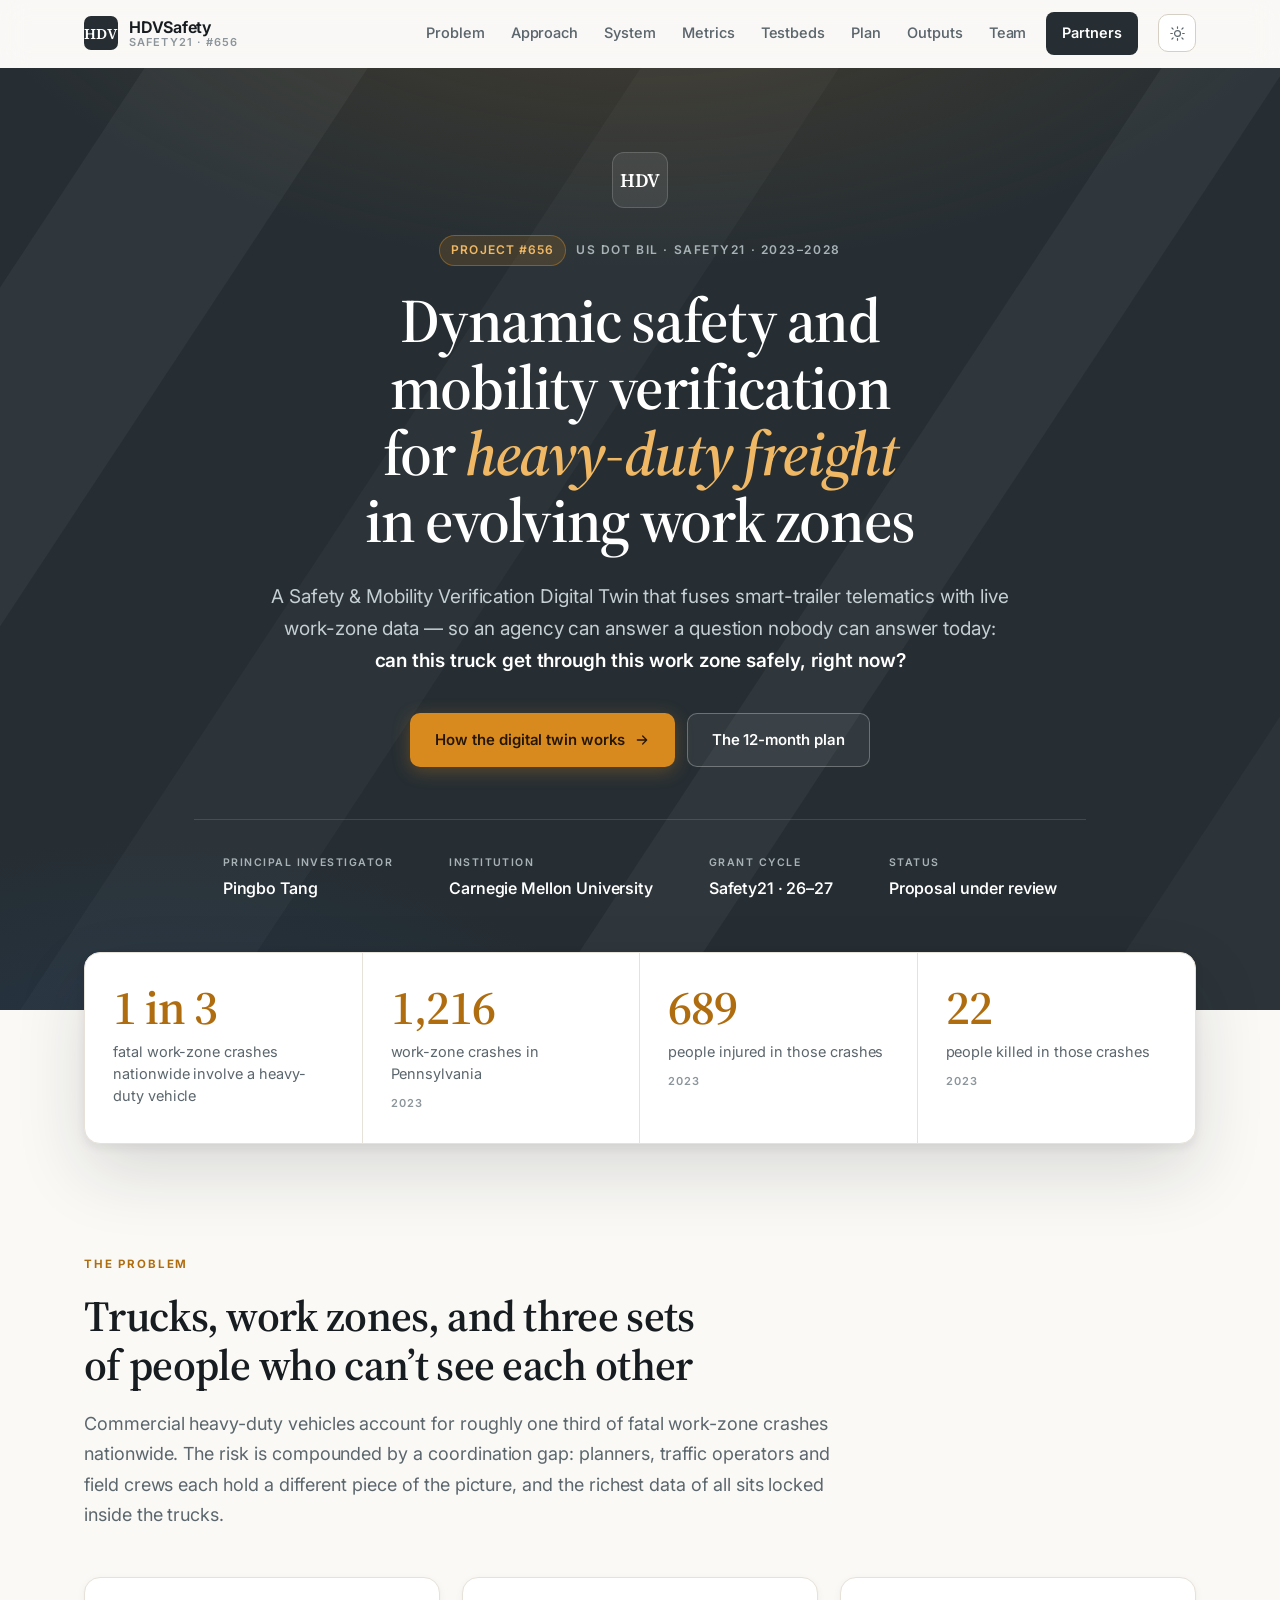
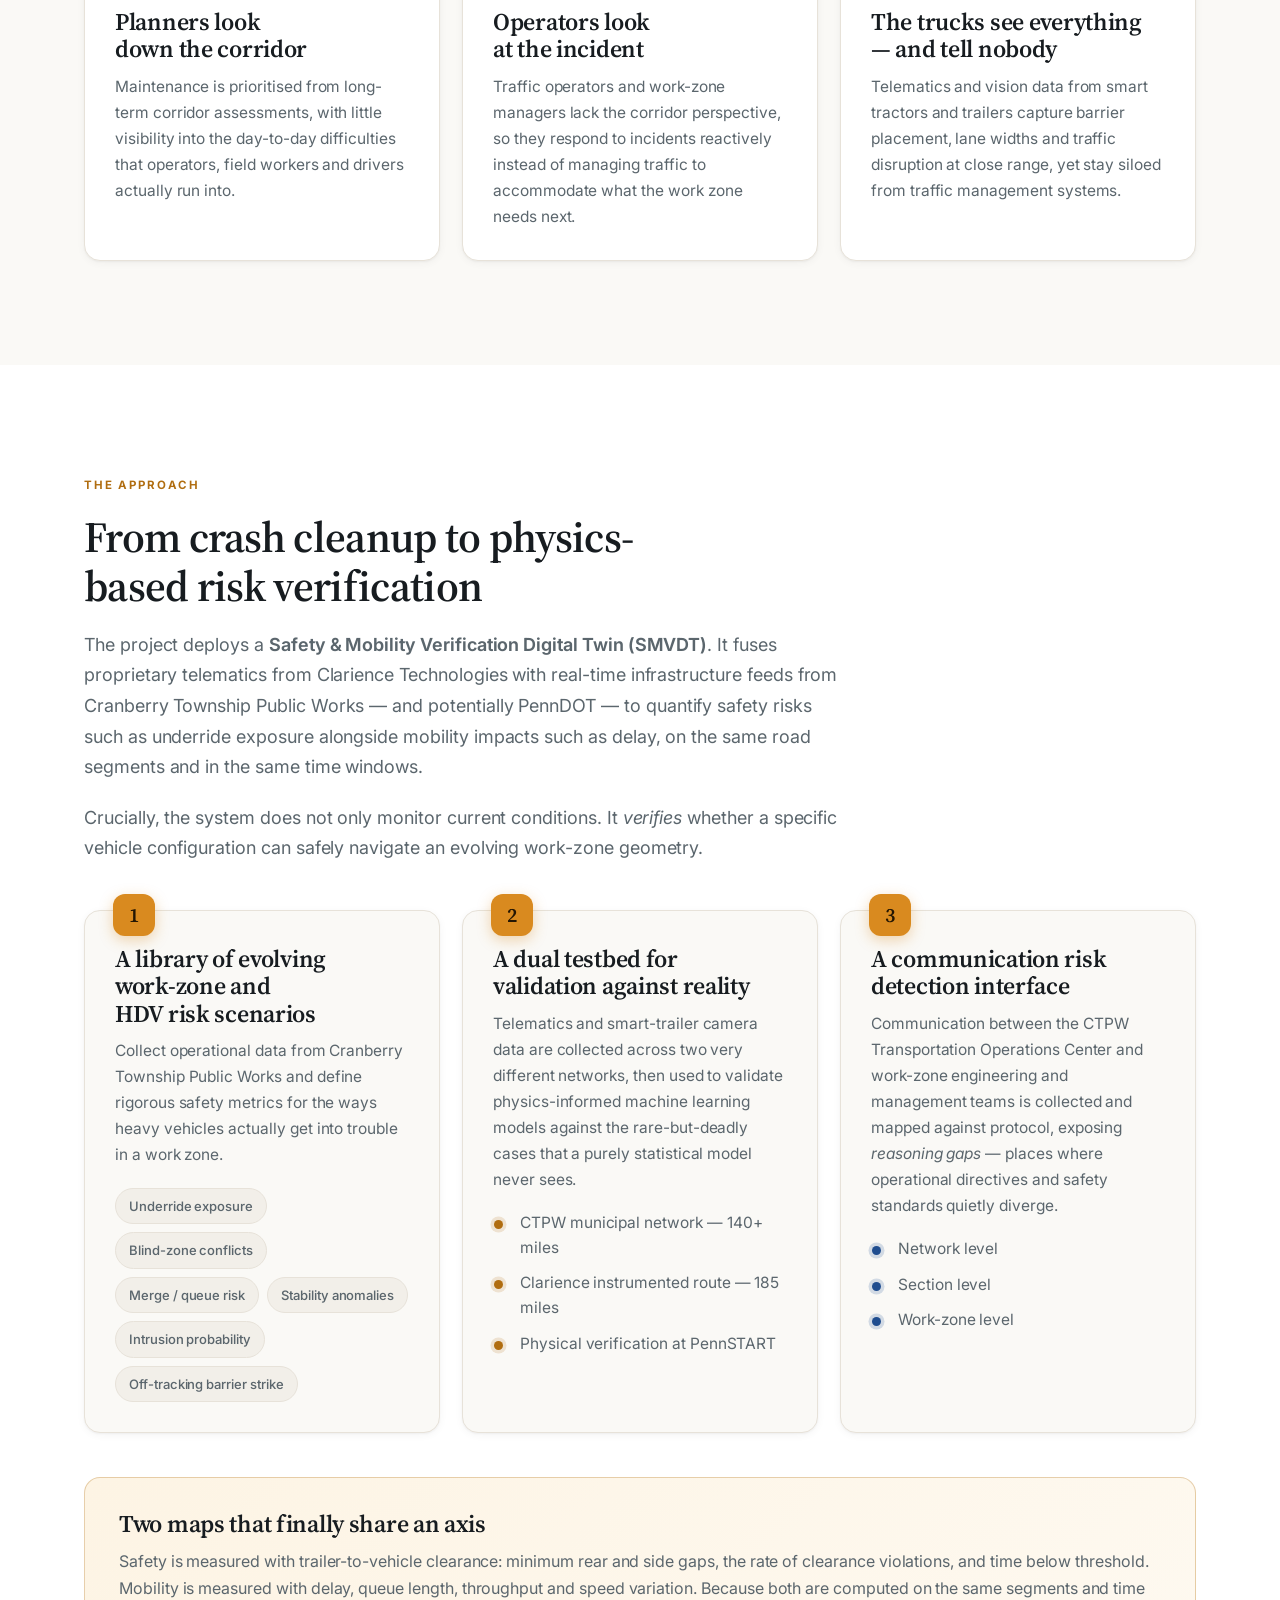
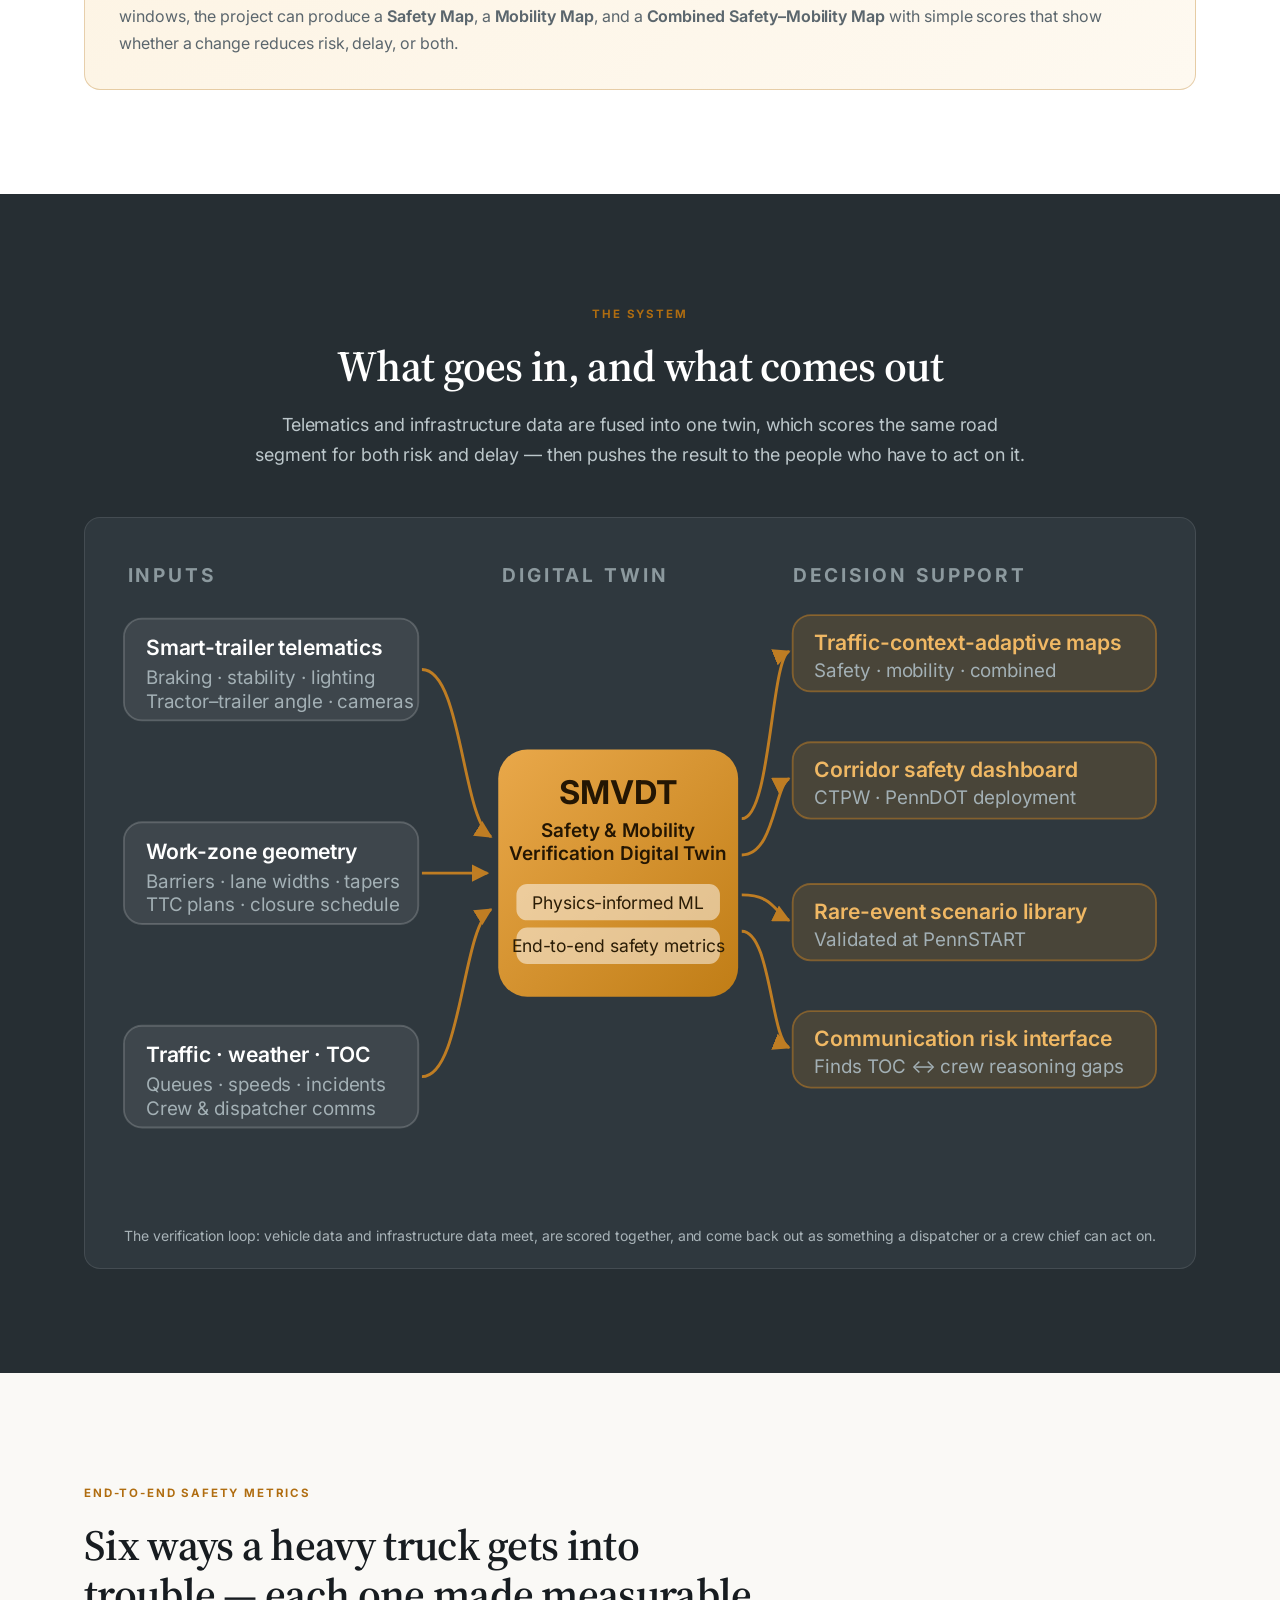
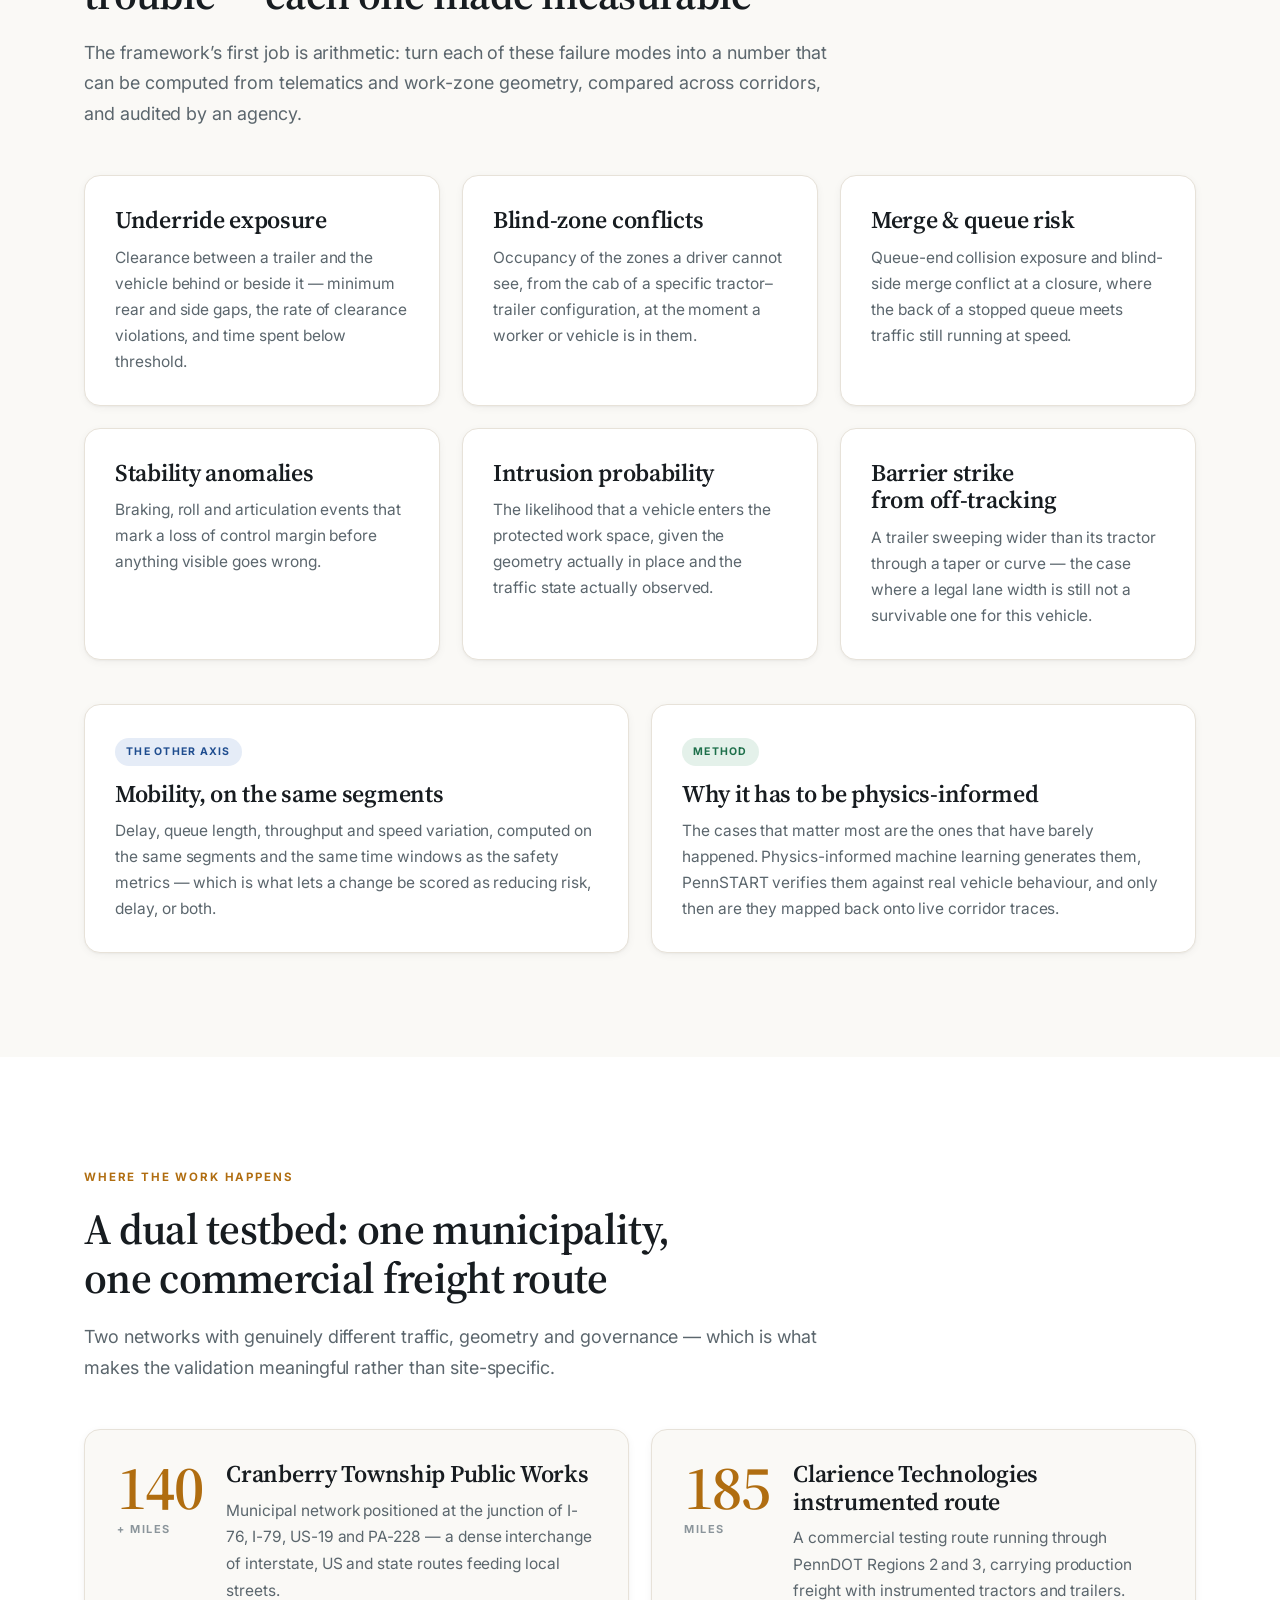
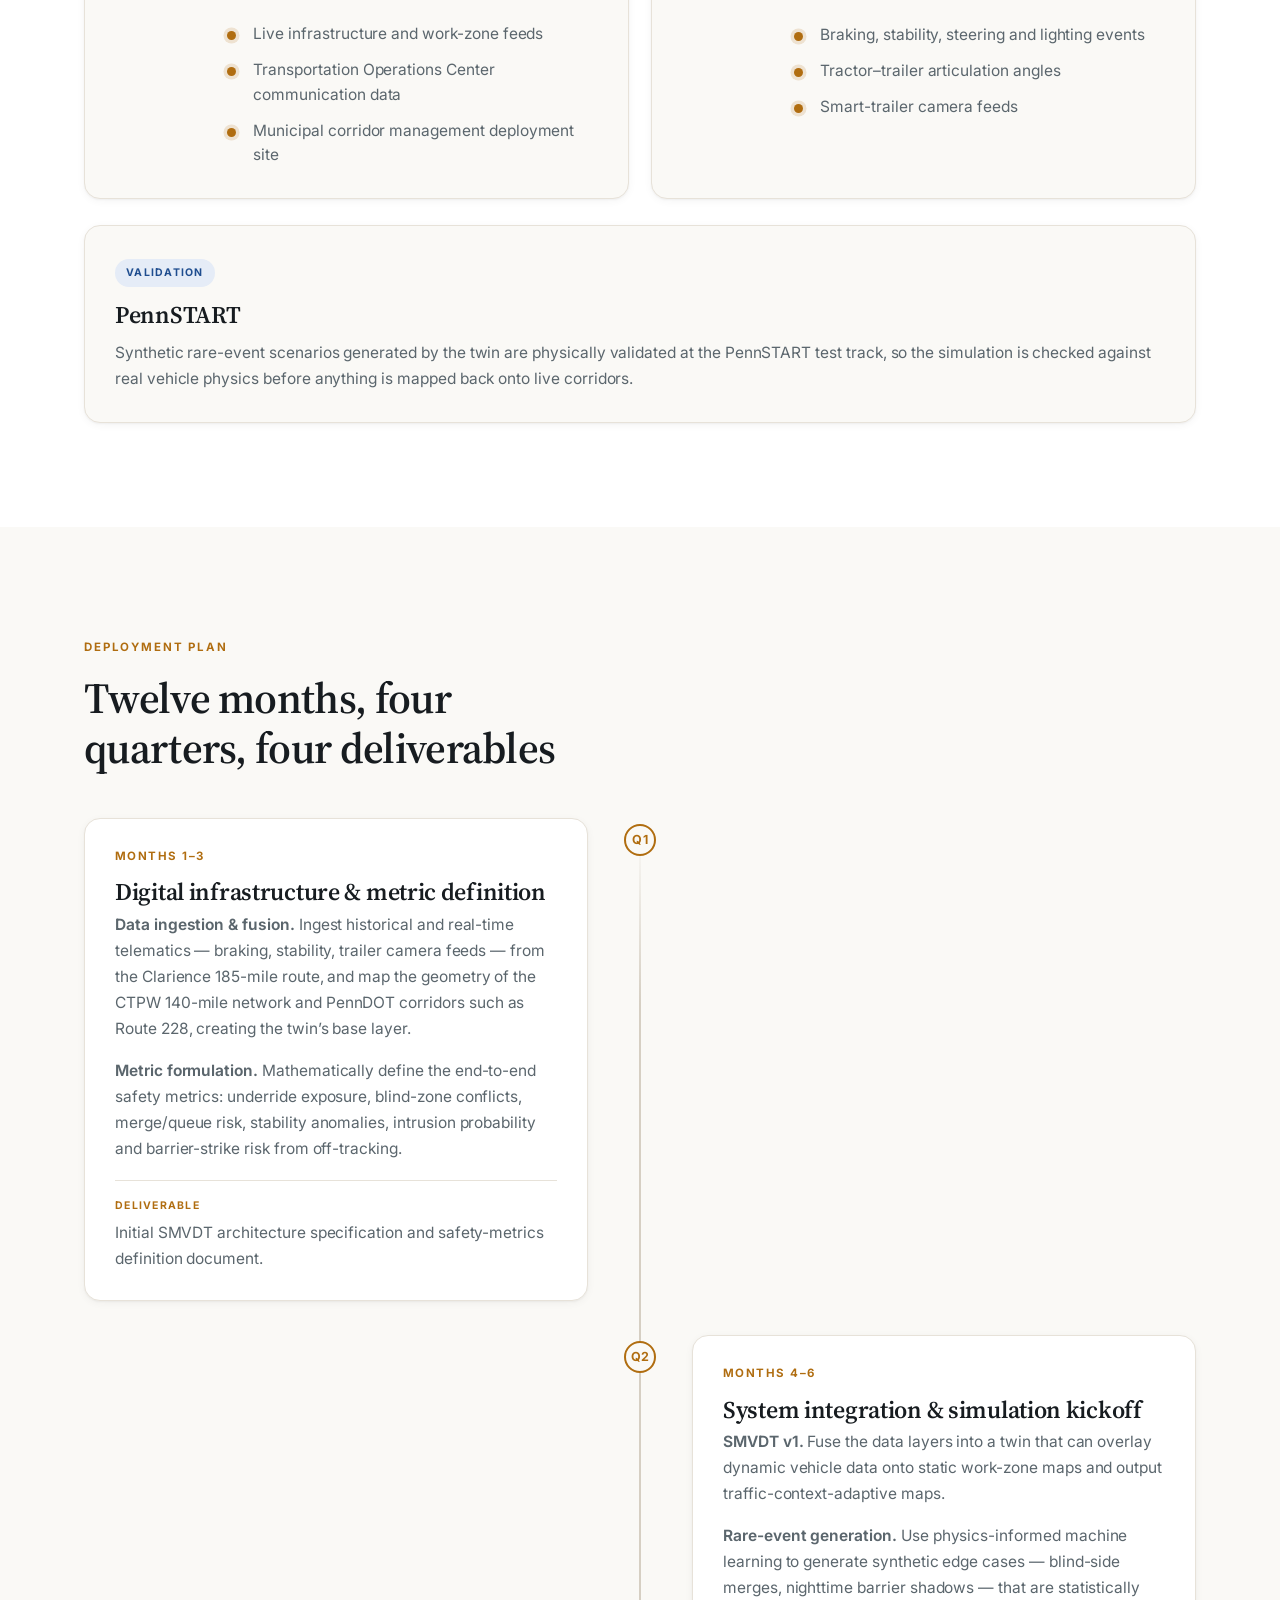
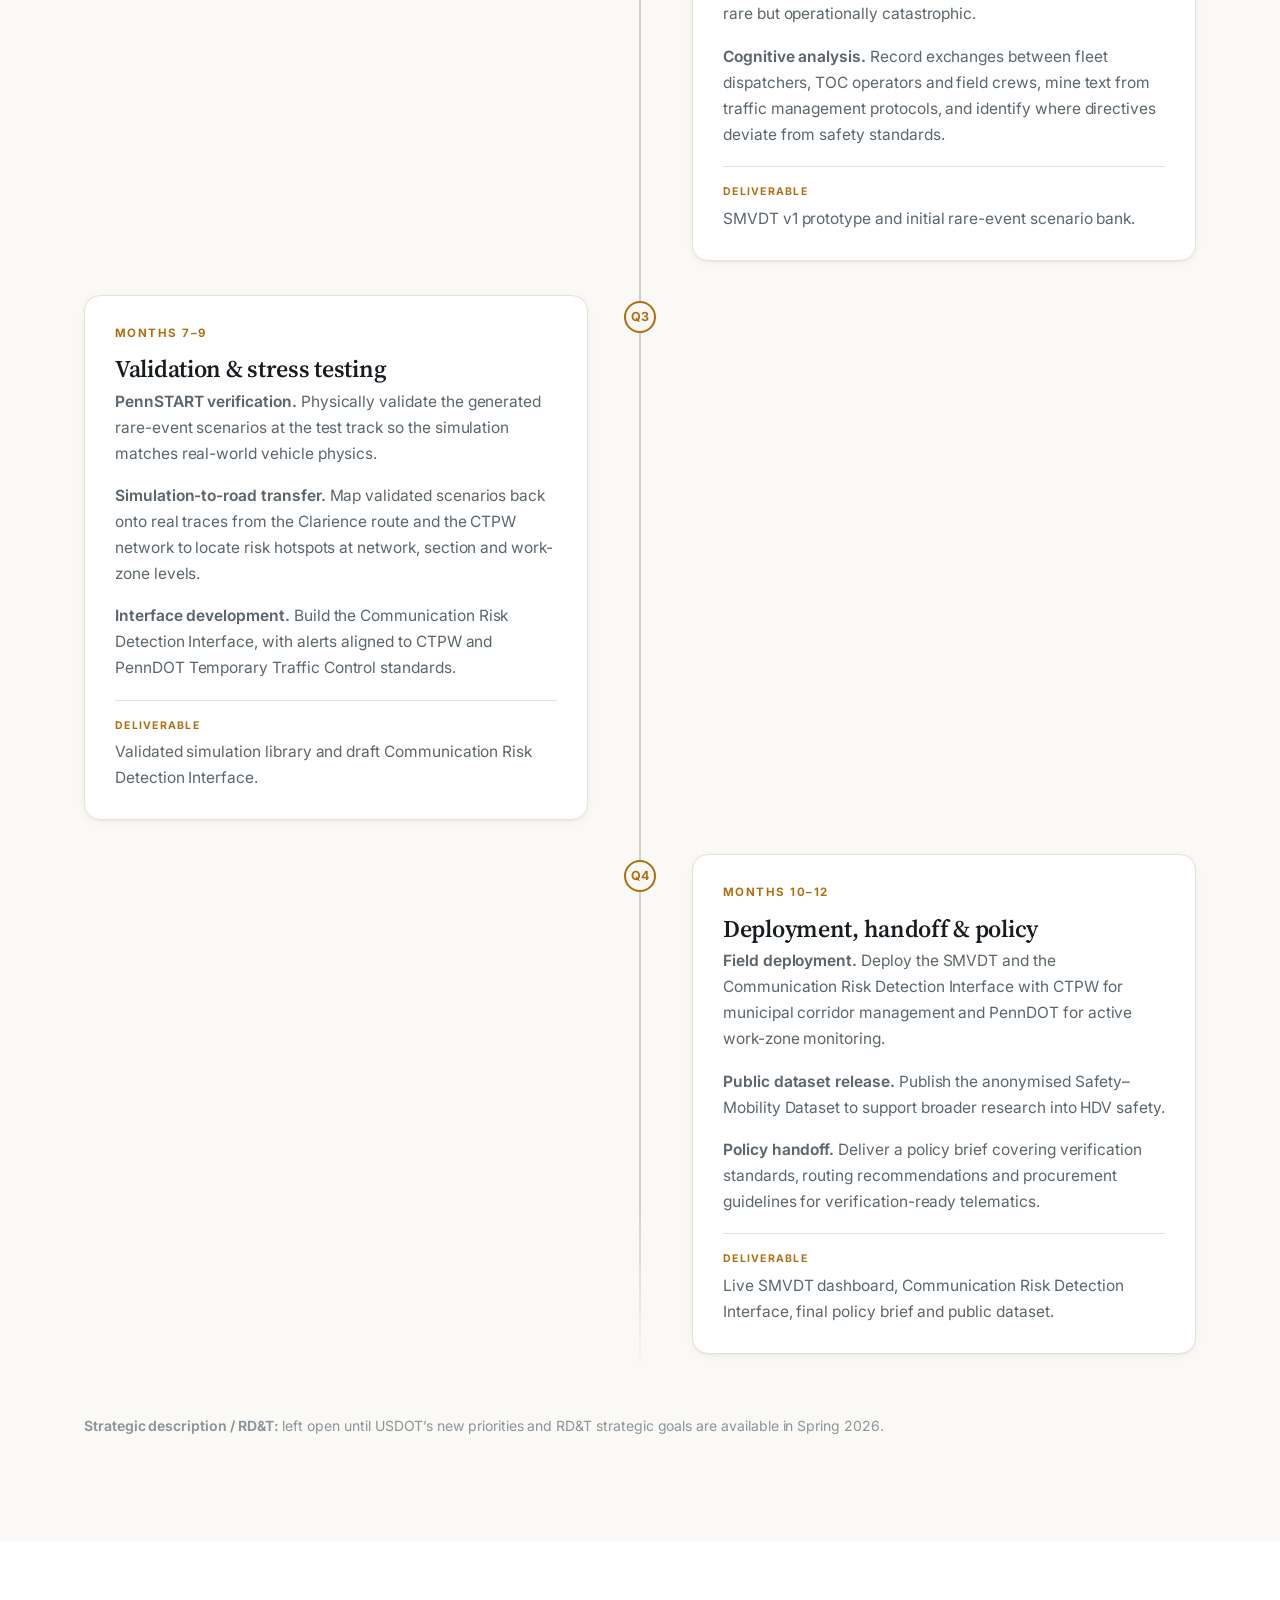
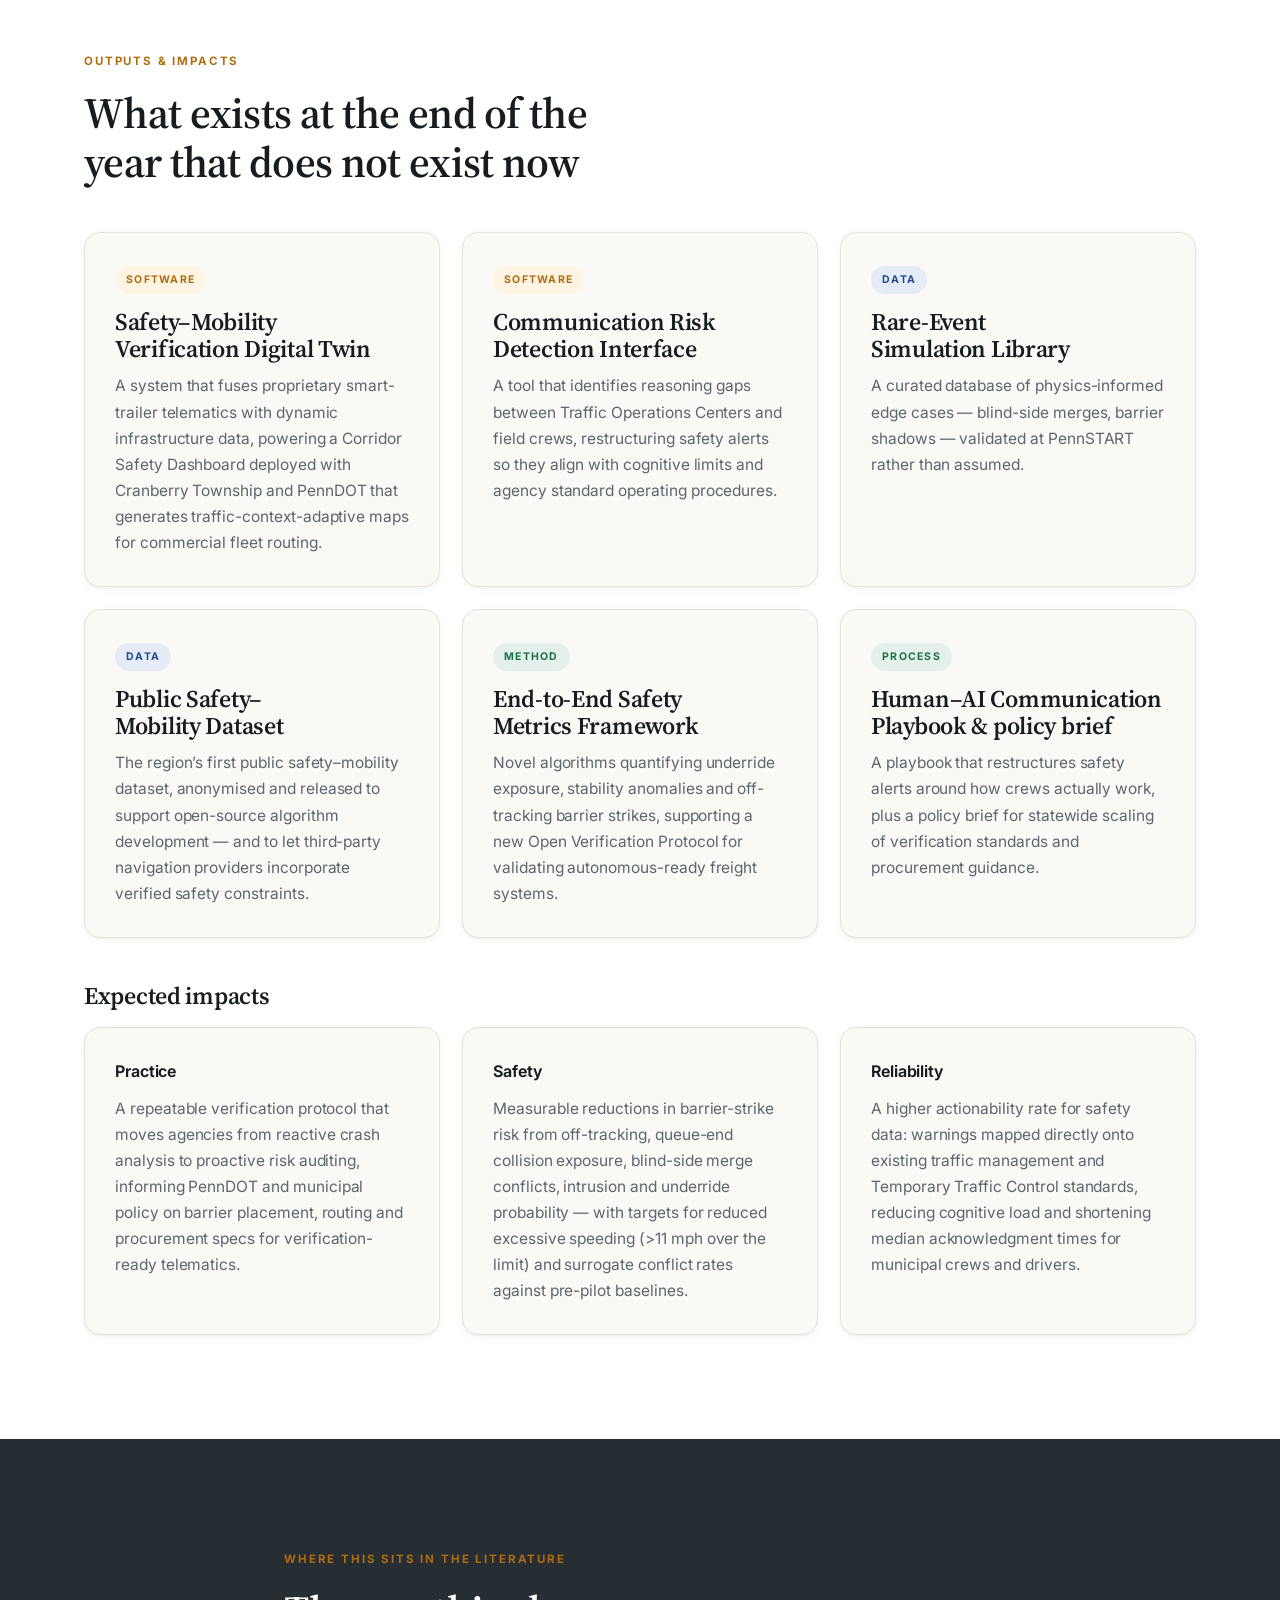
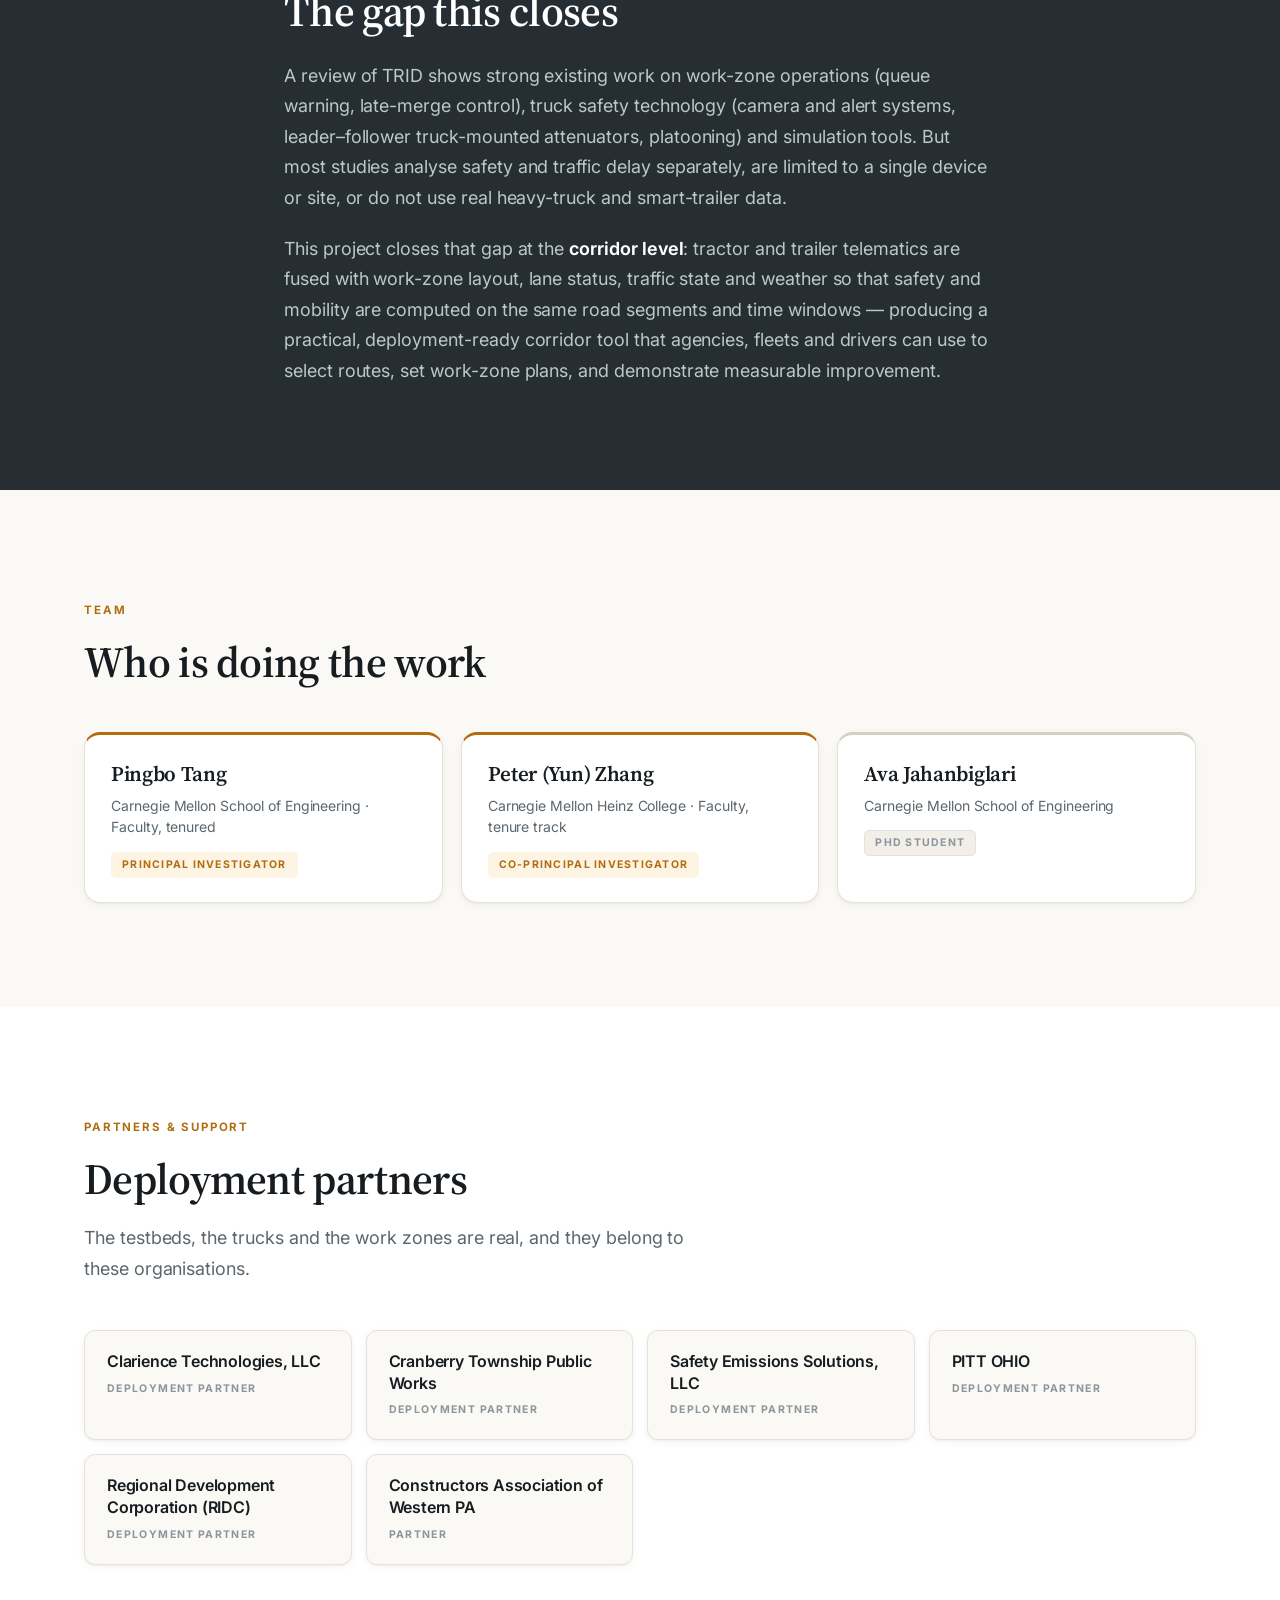
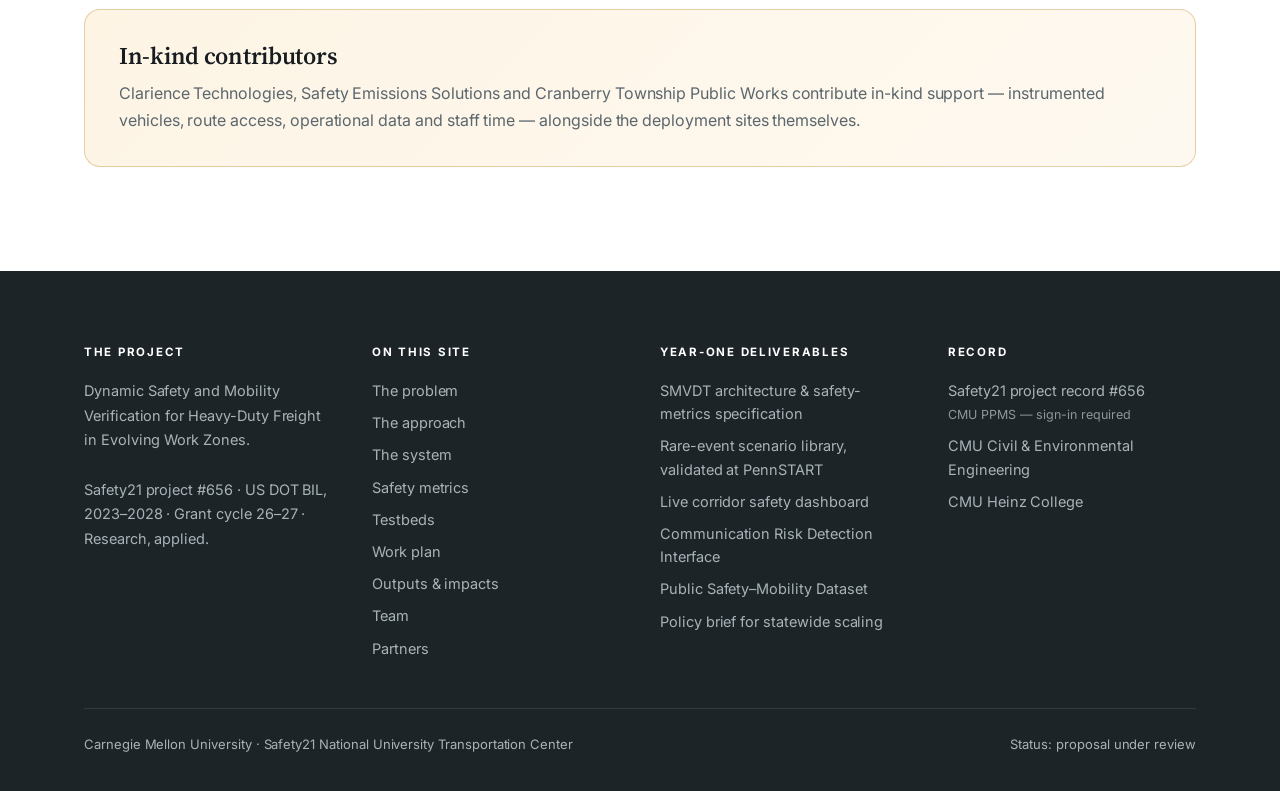
==== commit 8e1d337c: "Trim the team section and drop the avatar placeholders - Remove Samantha Vu, Michael Boydos and Mei " ====
--- a/index.html
+++ b/index.html
@@ -636,52 +636,19 @@
 
     <div class="people reveal">
       <div class="person lead">
-        <span class="avatar" aria-hidden="true">PT</span>
-        <div>
-          <b>Pingbo Tang</b>
-          <span>Carnegie Mellon School of Engineering · Faculty, tenured</span>
-          <span class="role">Principal investigator</span>
-        </div>
+        <b>Pingbo Tang</b>
+        <span>Carnegie Mellon School of Engineering · Faculty, tenured</span>
+        <span class="role">Principal investigator</span>
       </div>
       <div class="person lead">
-        <span class="avatar" aria-hidden="true">PZ</span>
-        <div>
-          <b>Peter (Yun) Zhang</b>
-          <span>Carnegie Mellon Heinz College · Faculty, tenure track</span>
-          <span class="role">Co-principal investigator</span>
-        </div>
+        <b>Peter (Yun) Zhang</b>
+        <span>Carnegie Mellon Heinz College · Faculty, tenure track</span>
+        <span class="role">Co-principal investigator</span>
       </div>
       <div class="person">
-        <span class="avatar" aria-hidden="true">AJ</span>
-        <div>
-          <b>Ava Jahan Biglari</b>
-          <span>Carnegie Mellon School of Engineering</span>
-          <span class="role">PhD student</span>
-        </div>
-      </div>
-      <div class="person">
-        <span class="avatar" aria-hidden="true">SV</span>
-        <div>
-          <b>Samantha Vu</b>
-          <span>Carnegie Mellon School of Engineering</span>
-          <span class="role">Undergraduate student</span>
-        </div>
-      </div>
-      <div class="person">
-        <span class="avatar" aria-hidden="true">MB</span>
-        <div>
-          <b>Michael Boydos</b>
-          <span>Carnegie Mellon University</span>
-          <span class="role">Business manager</span>
-        </div>
-      </div>
-      <div class="person">
-        <span class="avatar" aria-hidden="true">MT</span>
-        <div>
-          <b>Mei Tao</b>
-          <span>Carnegie Mellon University</span>
-          <span class="role">Business manager</span>
-        </div>
+        <b>Ava Jahanbiglari</b>
+        <span>Carnegie Mellon School of Engineering</span>
+        <span class="role">PhD student</span>
       </div>
     </div>
   </div>
--- a/assets/css/site.css
+++ b/assets/css/site.css
@@ -448,26 +448,23 @@
 .testbed p{font-size:15.5px;color:var(--ink-2)}
 
 /* ---------- people ---------- */
-.people{display:grid;gap:16px;grid-template-columns:repeat(auto-fit,minmax(min(100%,255px),1fr))}
+.people{display:grid;gap:18px;grid-template-columns:repeat(auto-fit,minmax(min(100%,270px),1fr))}
 .person{
-  display:flex;gap:16px;align-items:flex-start;
-  background:var(--paper-2);border:1px solid var(--line);border-radius:var(--r);padding:20px 22px;
-  box-shadow:var(--sh-1);transition:transform .2s cubic-bezier(.2,.7,.3,1), box-shadow .2s ease;
+  background:var(--paper-2);border:1px solid var(--line);border-radius:var(--r);
+  border-top:3px solid var(--line-2);padding:26px 26px 24px;
+  box-shadow:var(--sh-1);transition:transform .2s cubic-bezier(.2,.7,.3,1), box-shadow .2s ease, border-color .2s ease;
 }
 .person:hover{transform:translateY(-3px);box-shadow:var(--sh-2)}
+.person.lead{border-top-color:var(--amber)}
 .section.alt .person{background:var(--paper)}
-.avatar{
-  width:50px;height:50px;flex:0 0 50px;border-radius:50%;display:grid;place-items:center;
-  background:var(--paper-3);color:var(--ink-2);border:1px solid var(--line);
-  font-family:"Source Serif 4",Georgia,serif;font-weight:600;font-size:18px;overflow:hidden;
-}
-.avatar img{width:100%;height:100%;object-fit:cover;border-radius:50%}
-.person.lead .avatar{background:var(--amber-hi);color:#241603;border-color:transparent}
-.person b{display:block;font-size:16.5px;font-weight:620;line-height:1.3;letter-spacing:-.012em}
-.person span{display:block;font-size:13.5px;color:var(--ink-2);line-height:1.5;margin-top:3px}
+.person b{
+  display:block;font-family:"Source Serif 4",Georgia,serif;
+  font-size:21px;font-weight:600;line-height:1.25;letter-spacing:-.015em;
+}
+.person span{display:block;font-size:14px;color:var(--ink-2);line-height:1.55;margin-top:7px}
 .person .role{
-  display:inline-block;margin-top:9px;font-size:10.5px;font-weight:700;letter-spacing:.12em;text-transform:uppercase;
-  padding:3px 9px;border-radius:5px;background:var(--paper-3);color:var(--ink-3);border:1px solid var(--line);
+  display:inline-block;margin-top:14px;font-size:10.5px;font-weight:700;letter-spacing:.12em;text-transform:uppercase;
+  padding:4px 10px;border-radius:5px;background:var(--paper-3);color:var(--ink-3);border:1px solid var(--line);
 }
 .person.lead .role{background:var(--amber-bg);color:var(--amber);border-color:transparent}
 
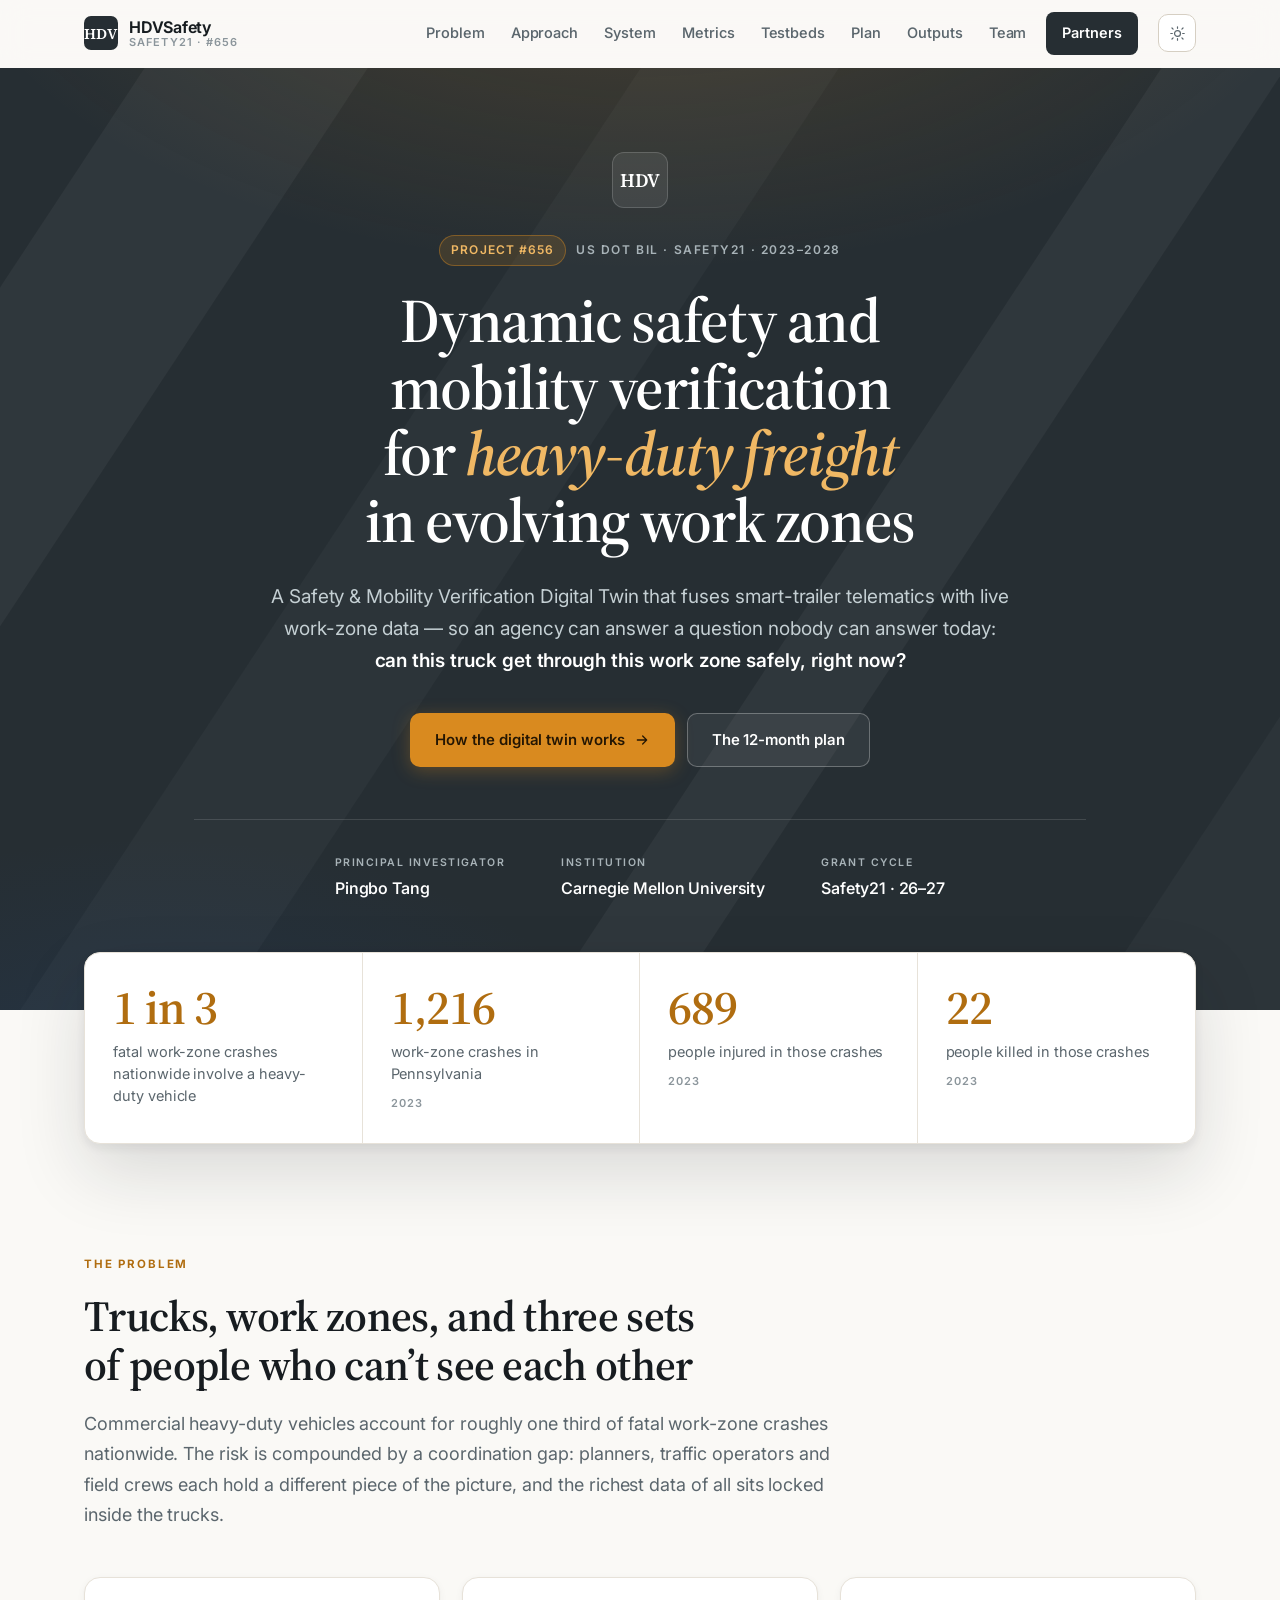
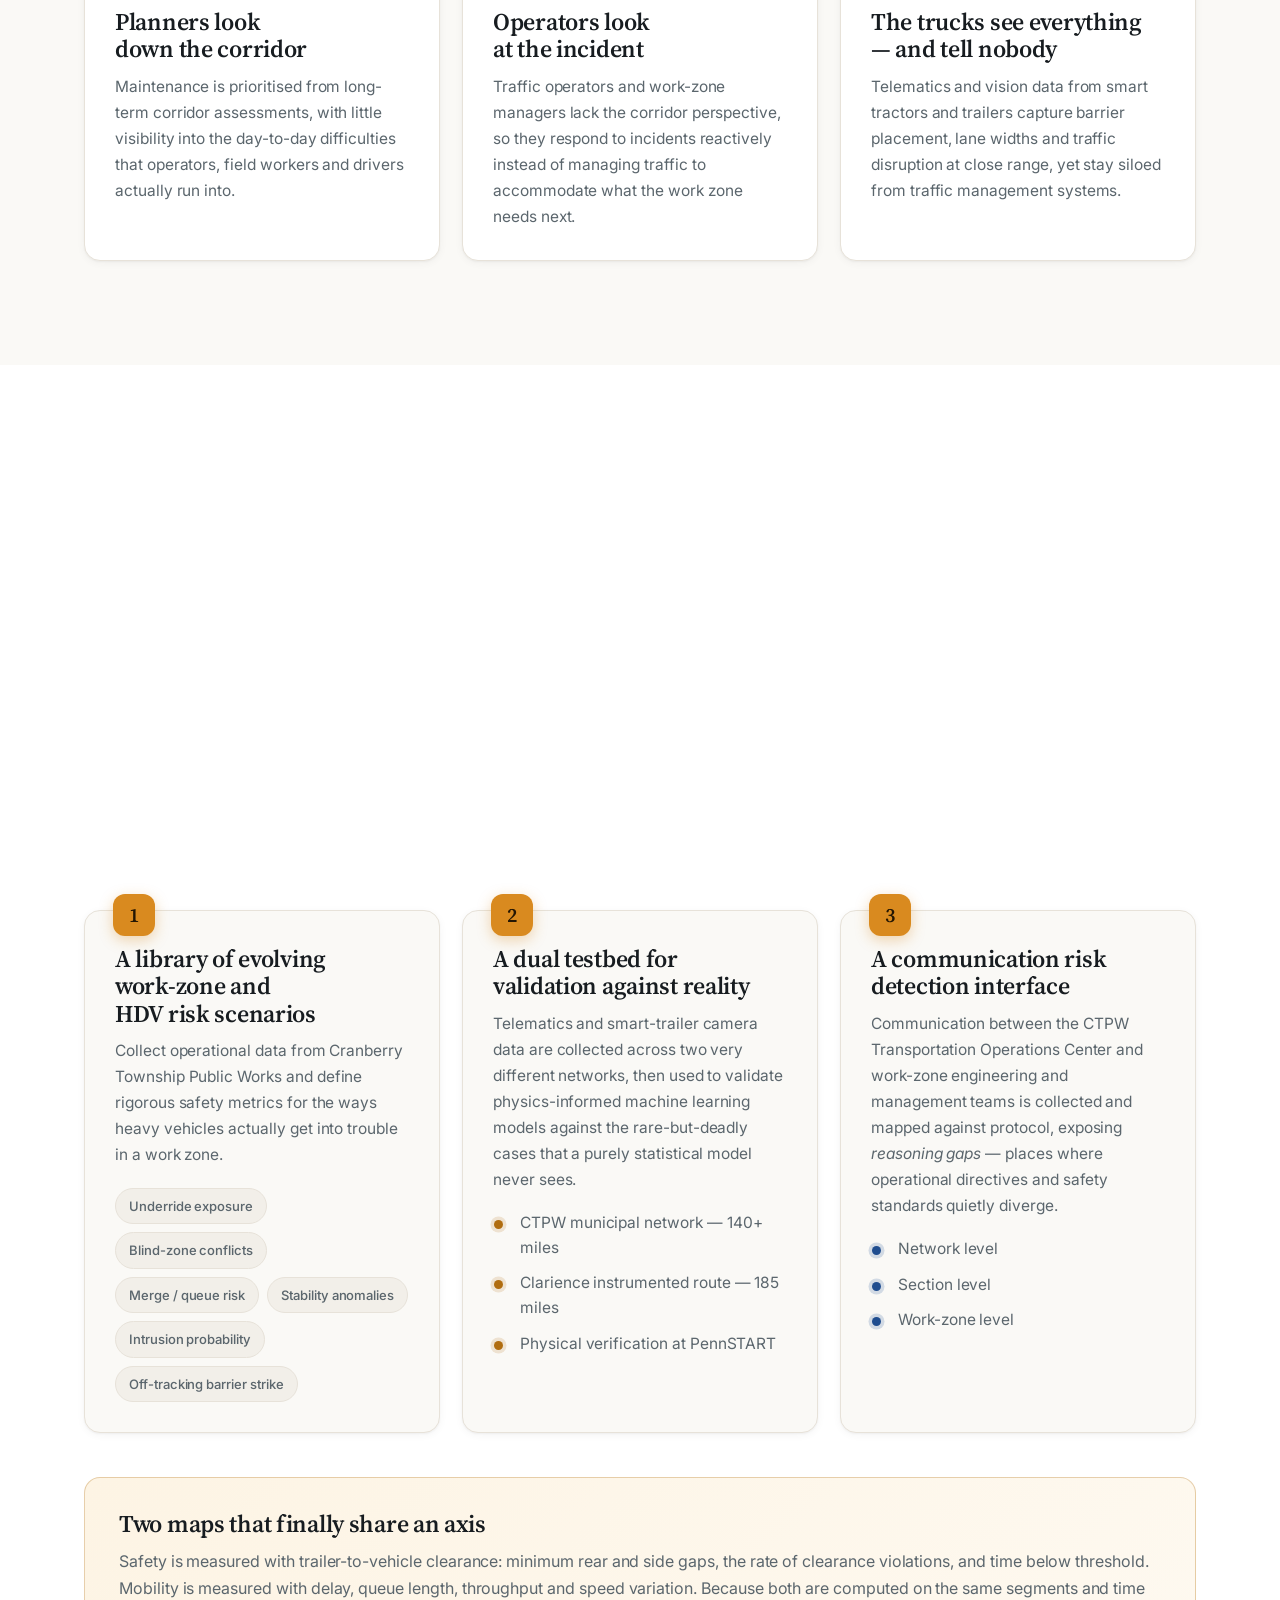
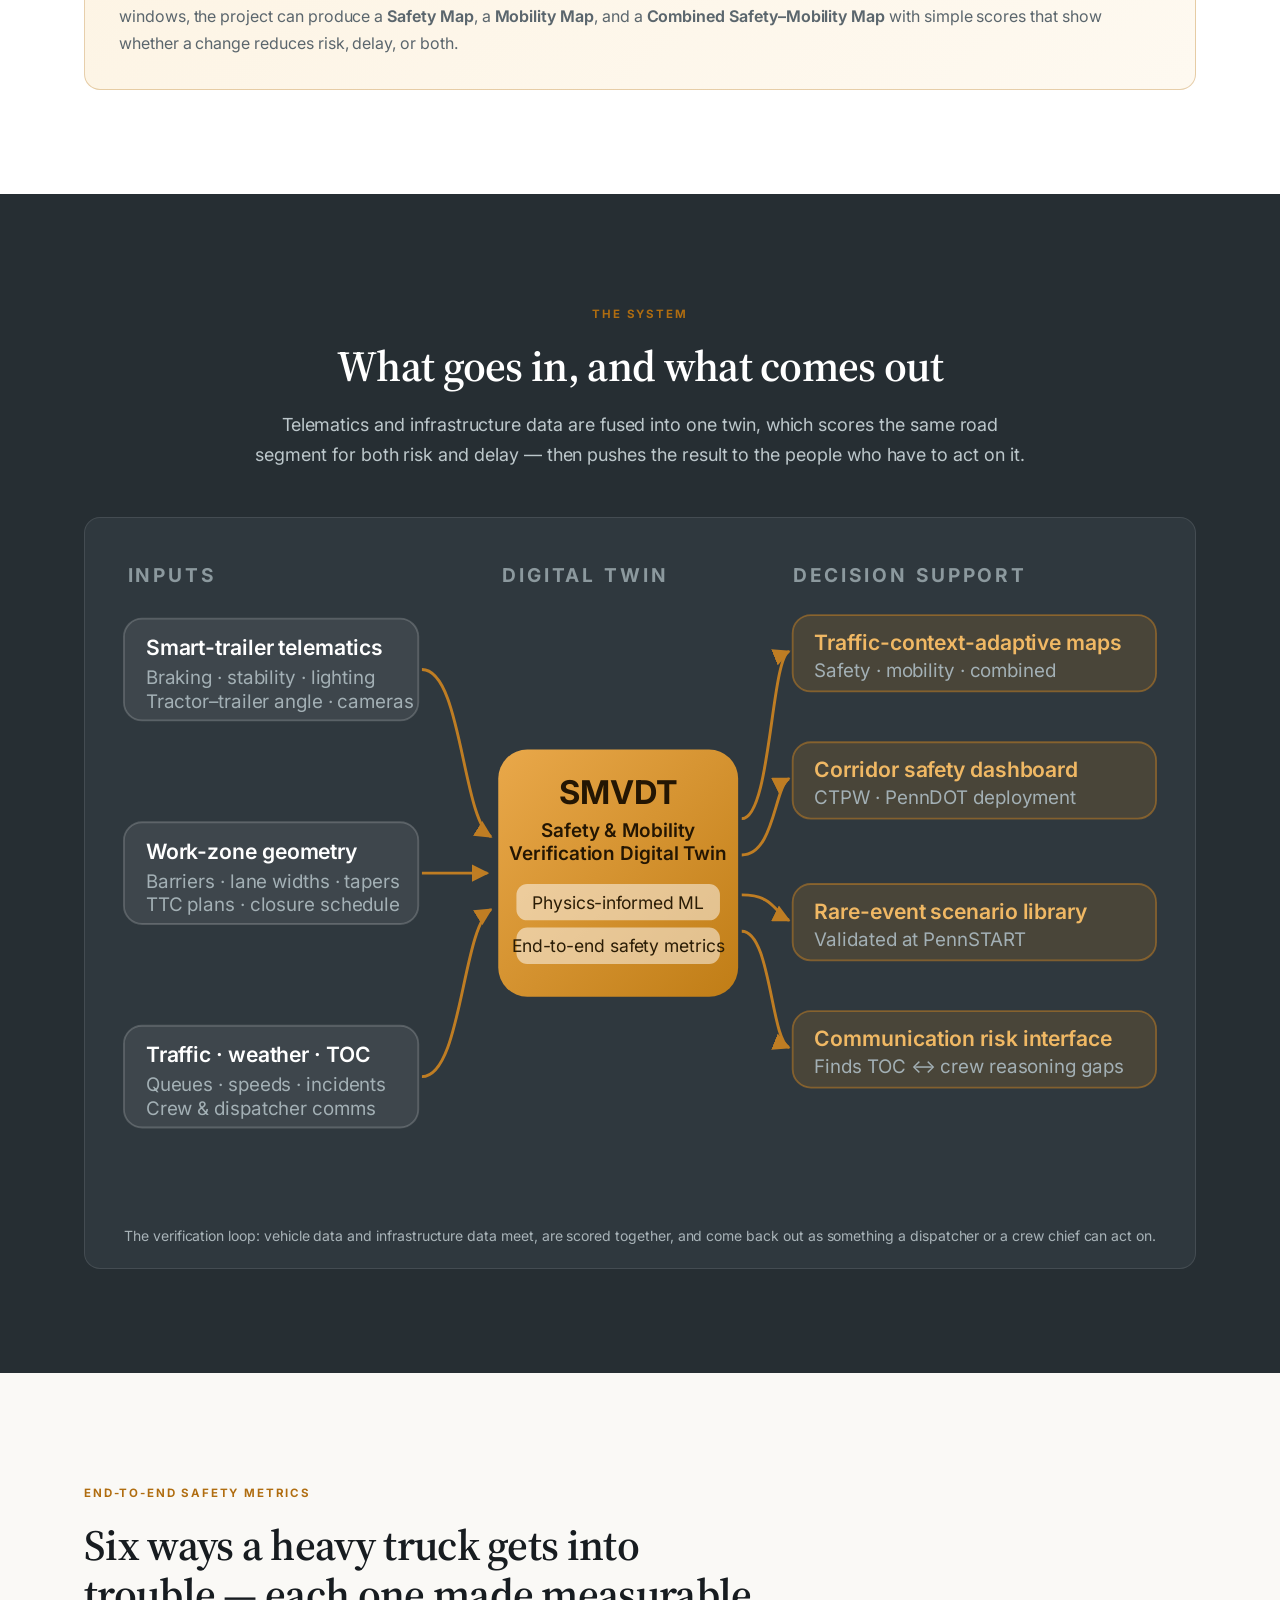
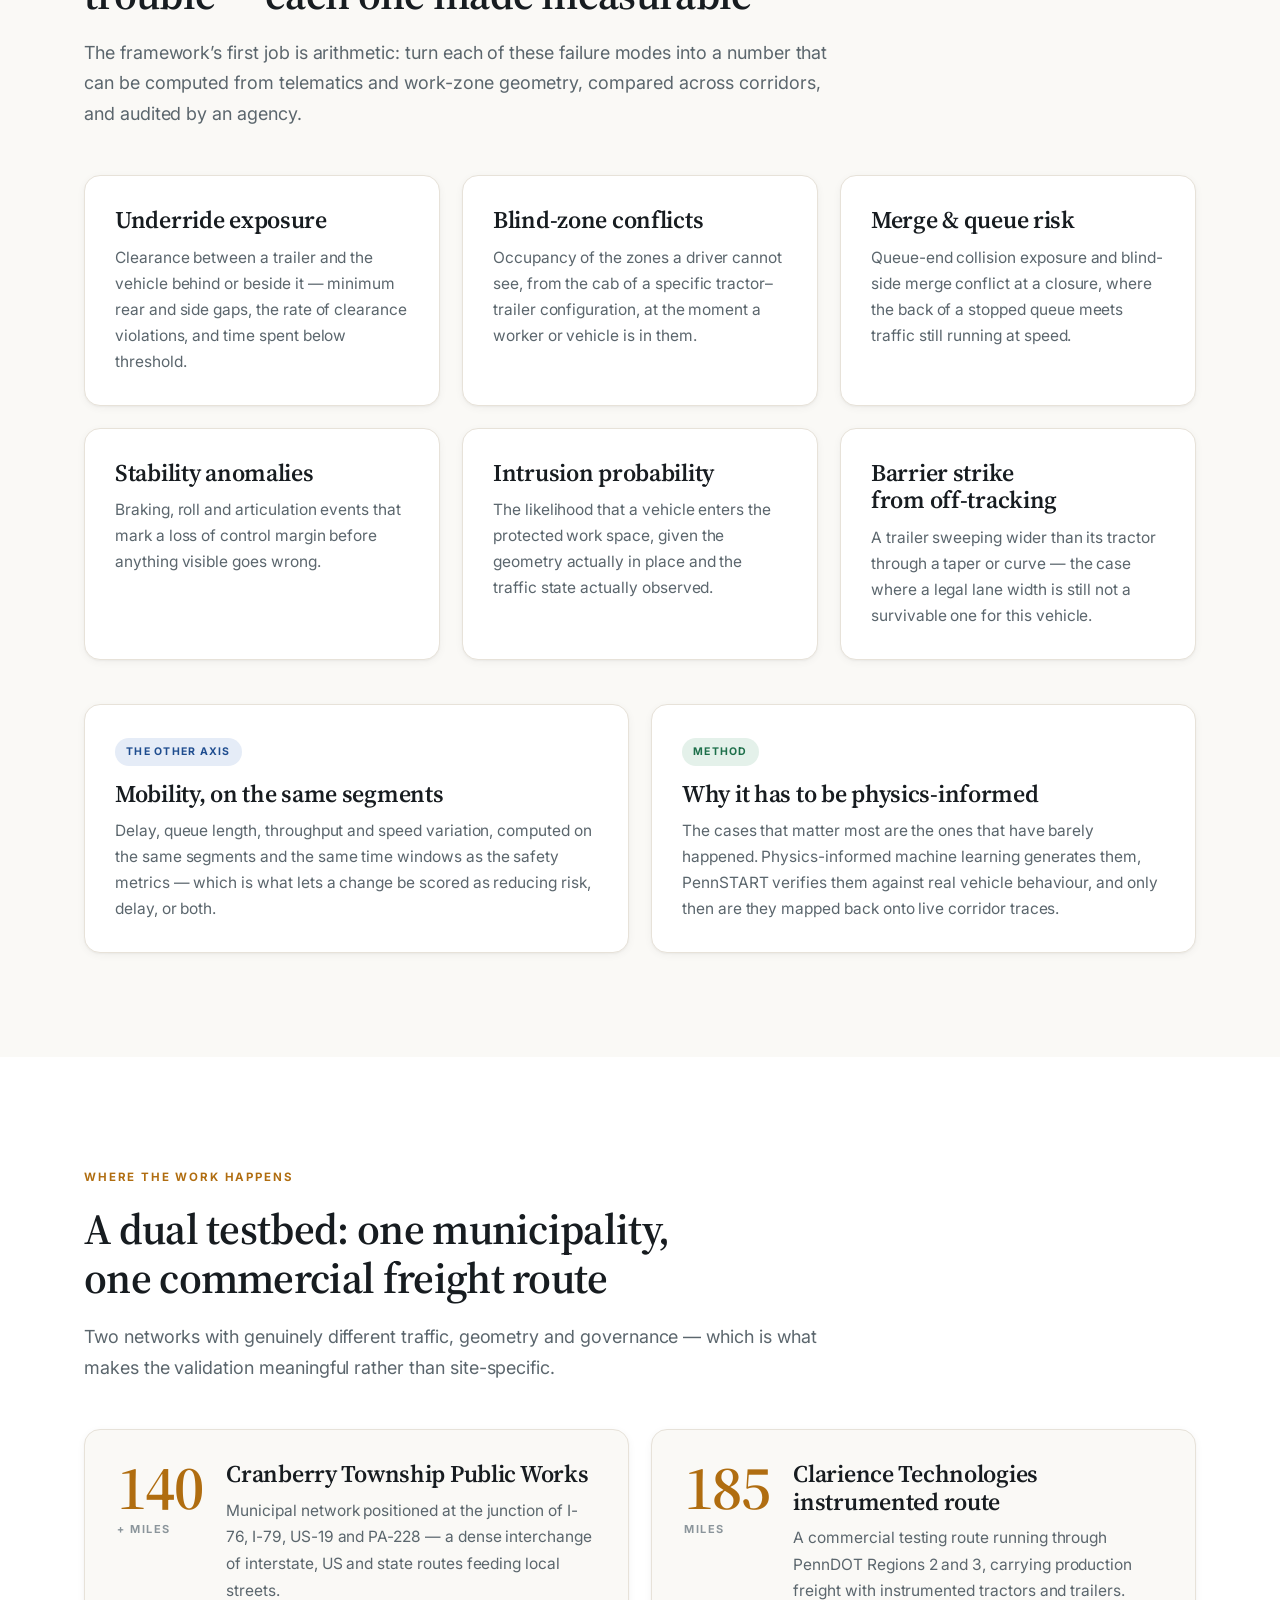
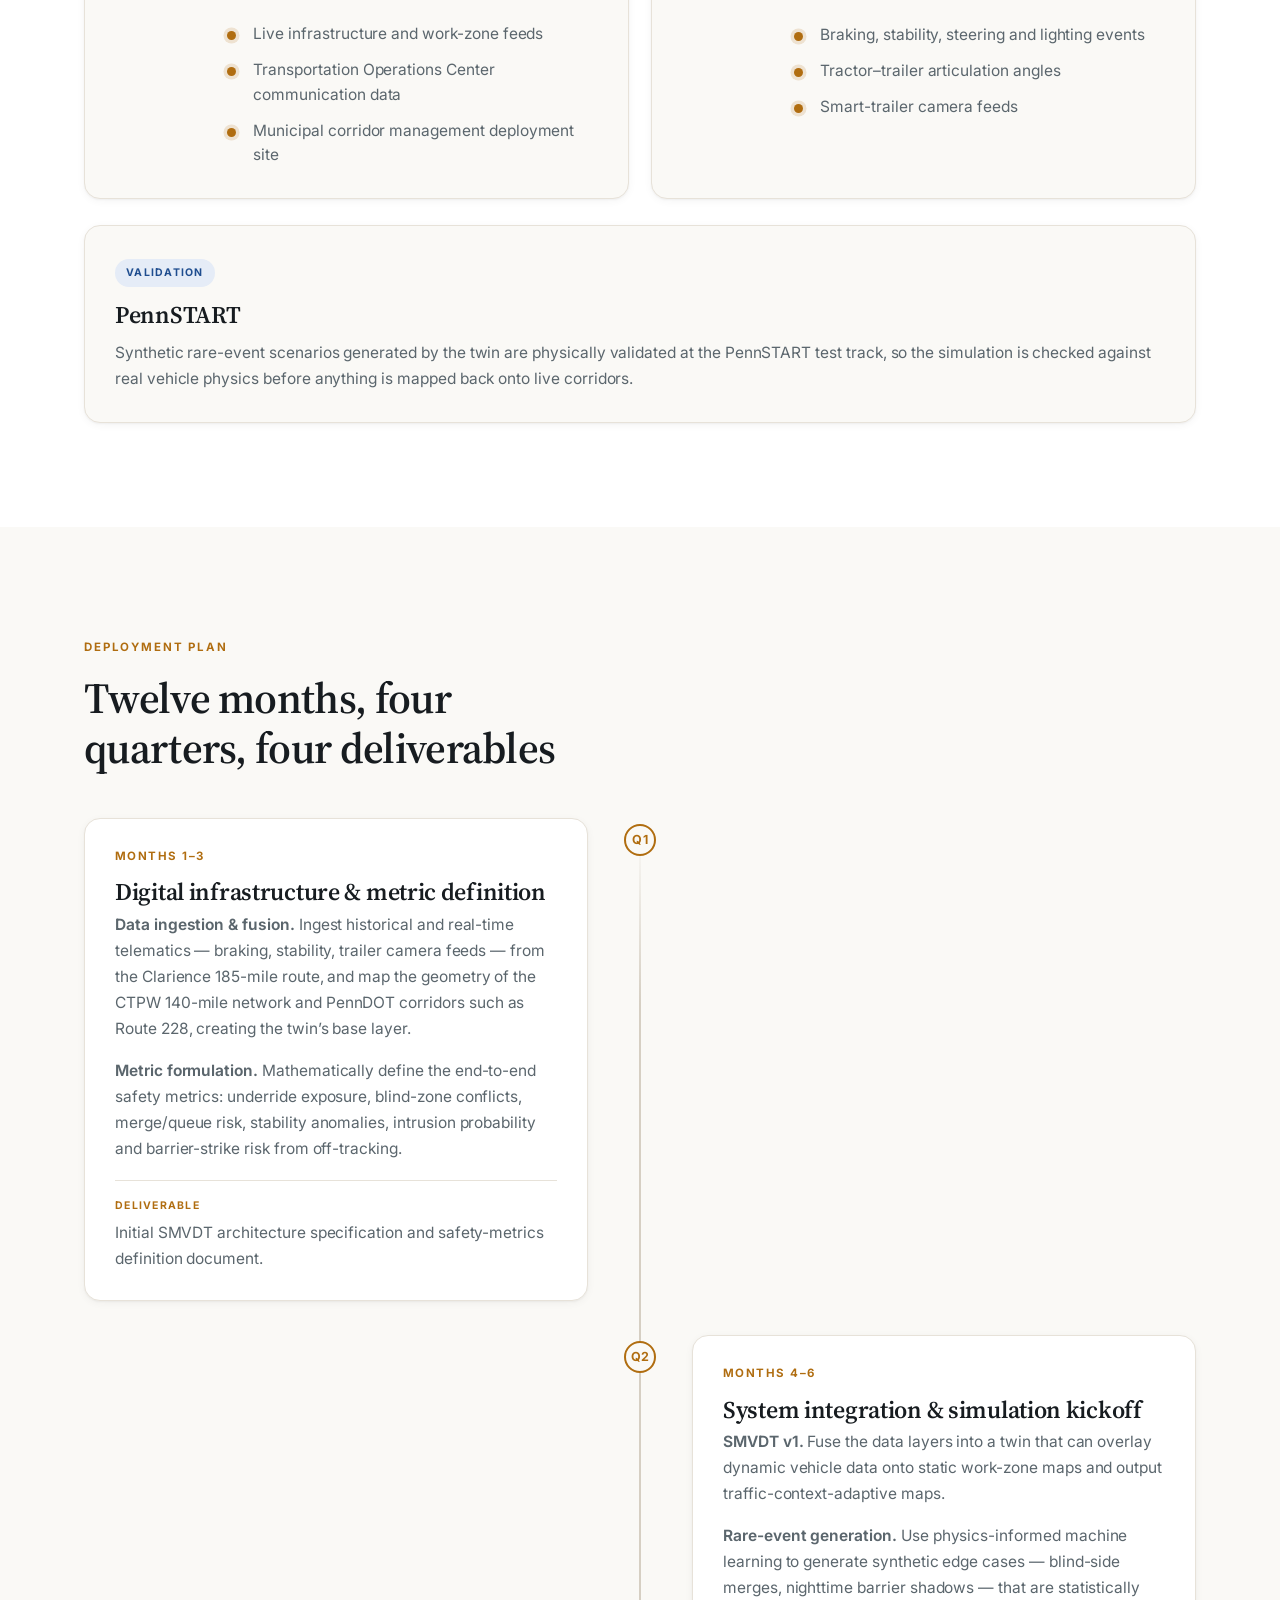
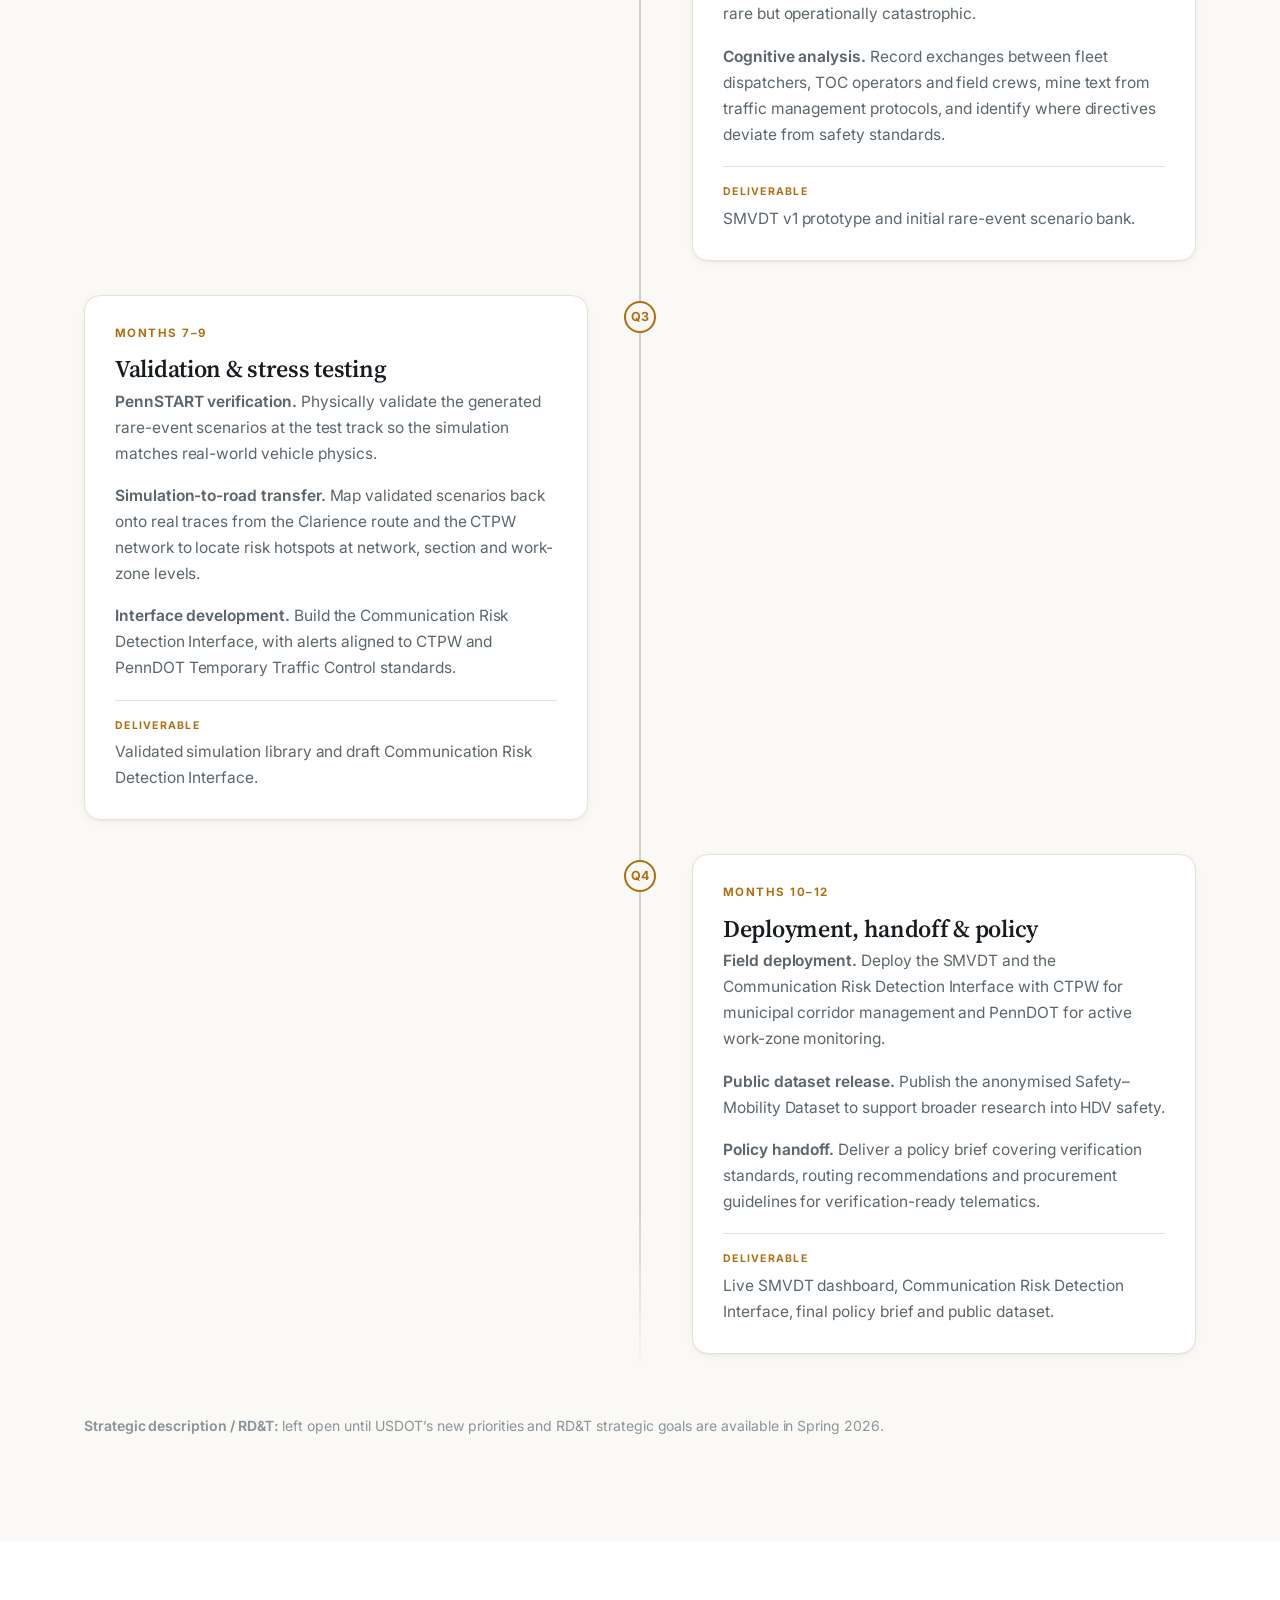
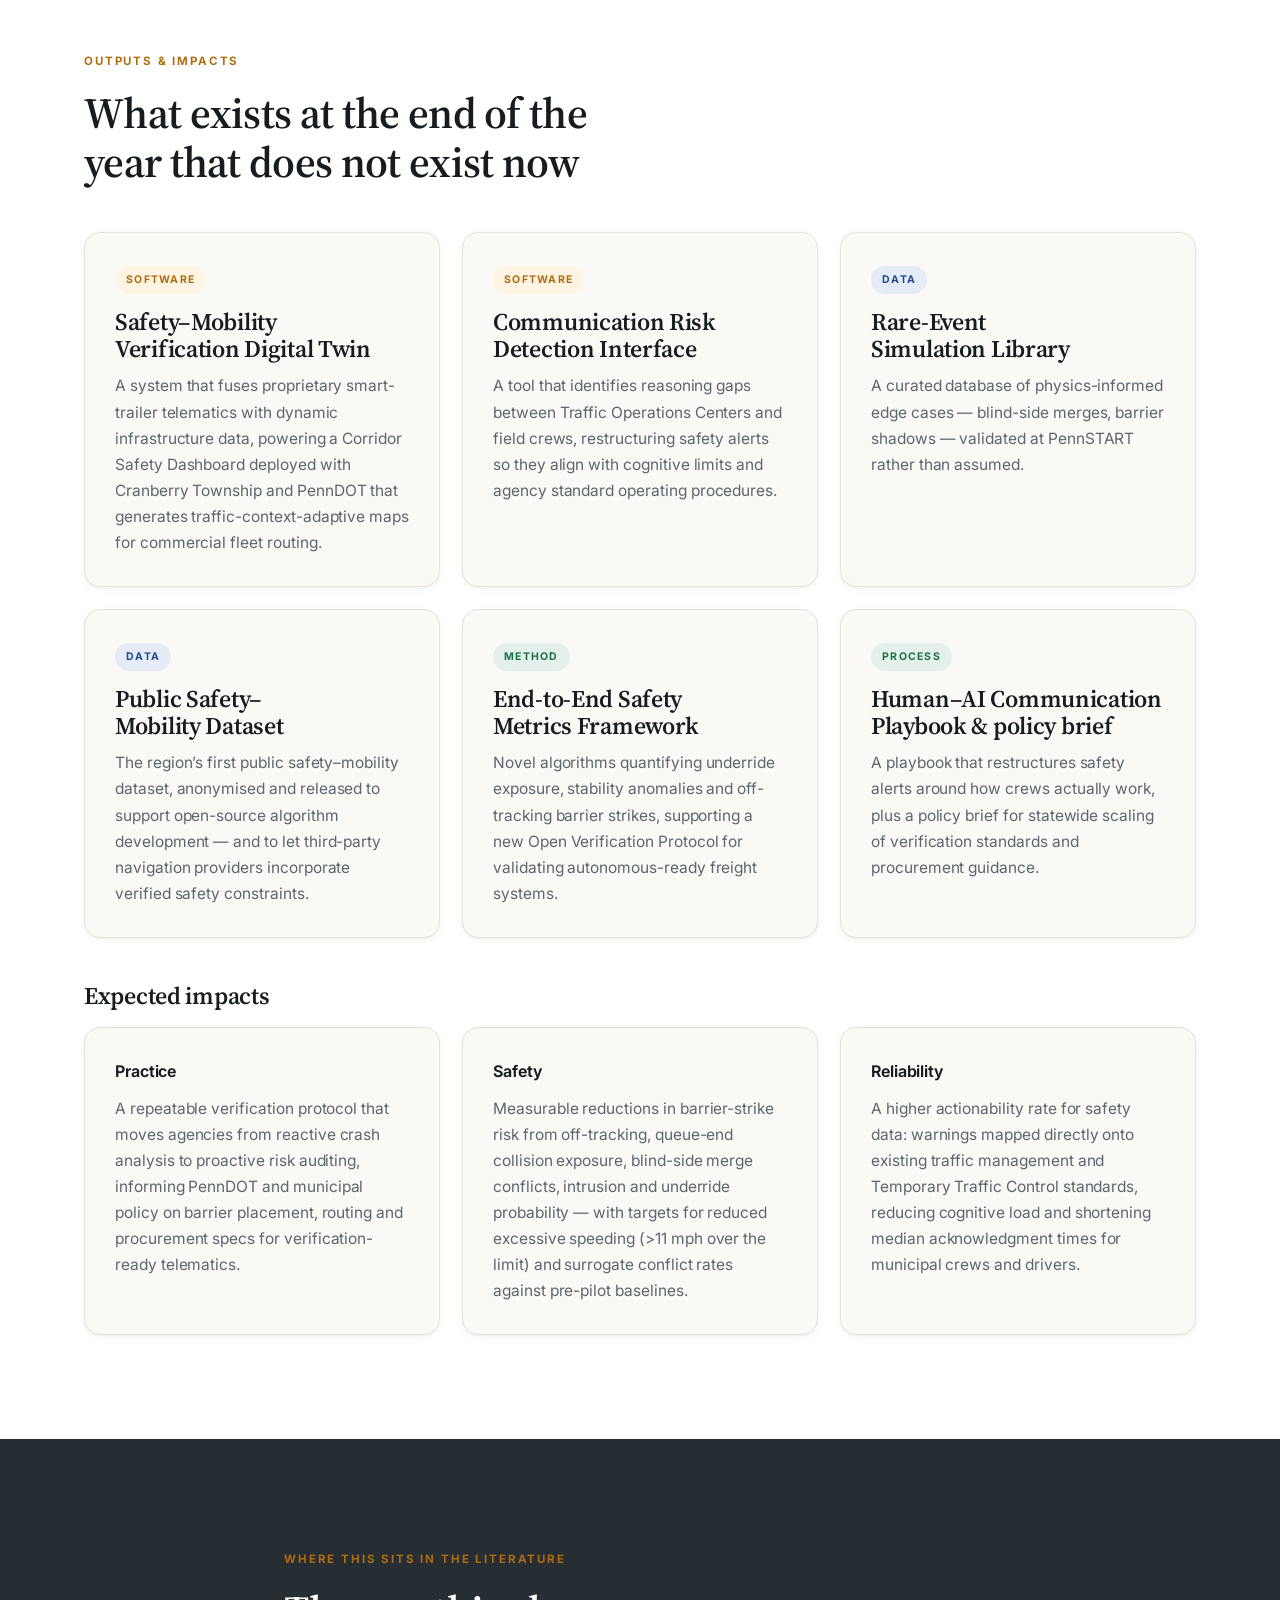
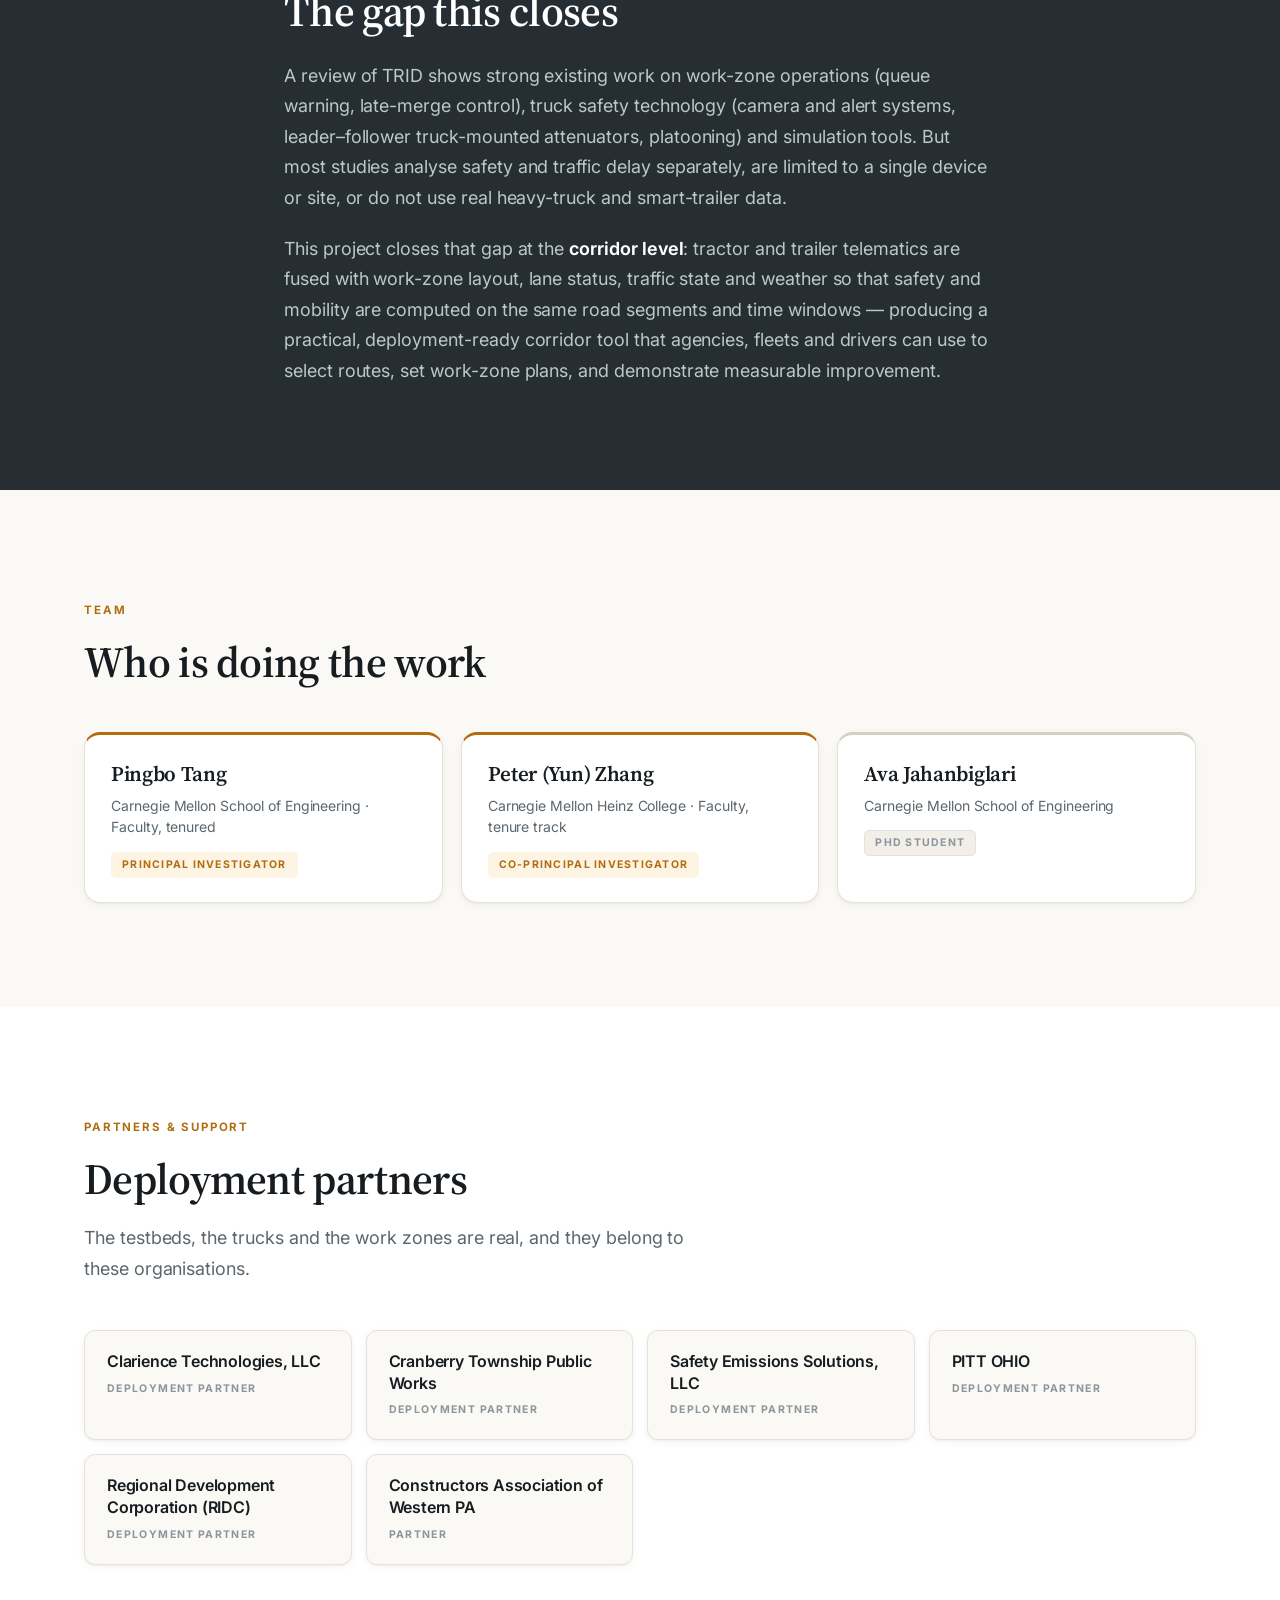
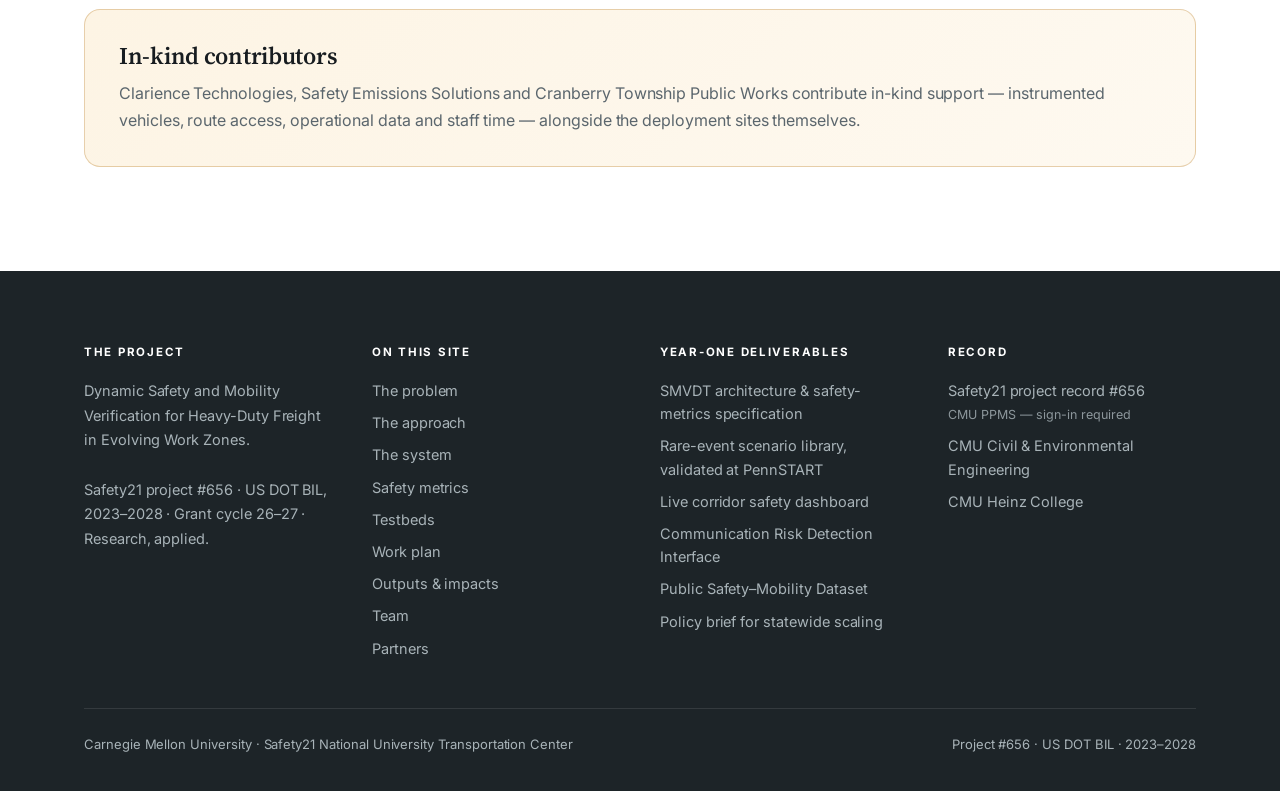
==== commit 3f71760f: "Remove the proposal status from the site Drops the "Proposal under review" status from the hero meta" ====
--- a/index.html
+++ b/index.html
@@ -106,7 +106,6 @@
       <div><span>Principal investigator</span><b>Pingbo Tang</b></div>
       <div><span>Institution</span><b>Carnegie Mellon University</b></div>
       <div><span>Grant cycle</span><b>Safety21 · 26–27</b></div>
-      <div><span>Status</span><b>Proposal under review</b></div>
     </div>
   </div>
 </section>
@@ -728,7 +727,7 @@
     </div>
     <div class="footer-base">
       <span>Carnegie Mellon University · Safety21 National University Transportation Center</span>
-      <span>Status: proposal under review</span>
+      <span>Project #656 · US DOT BIL · 2023–2028</span>
     </div>
   </div>
 </footer>
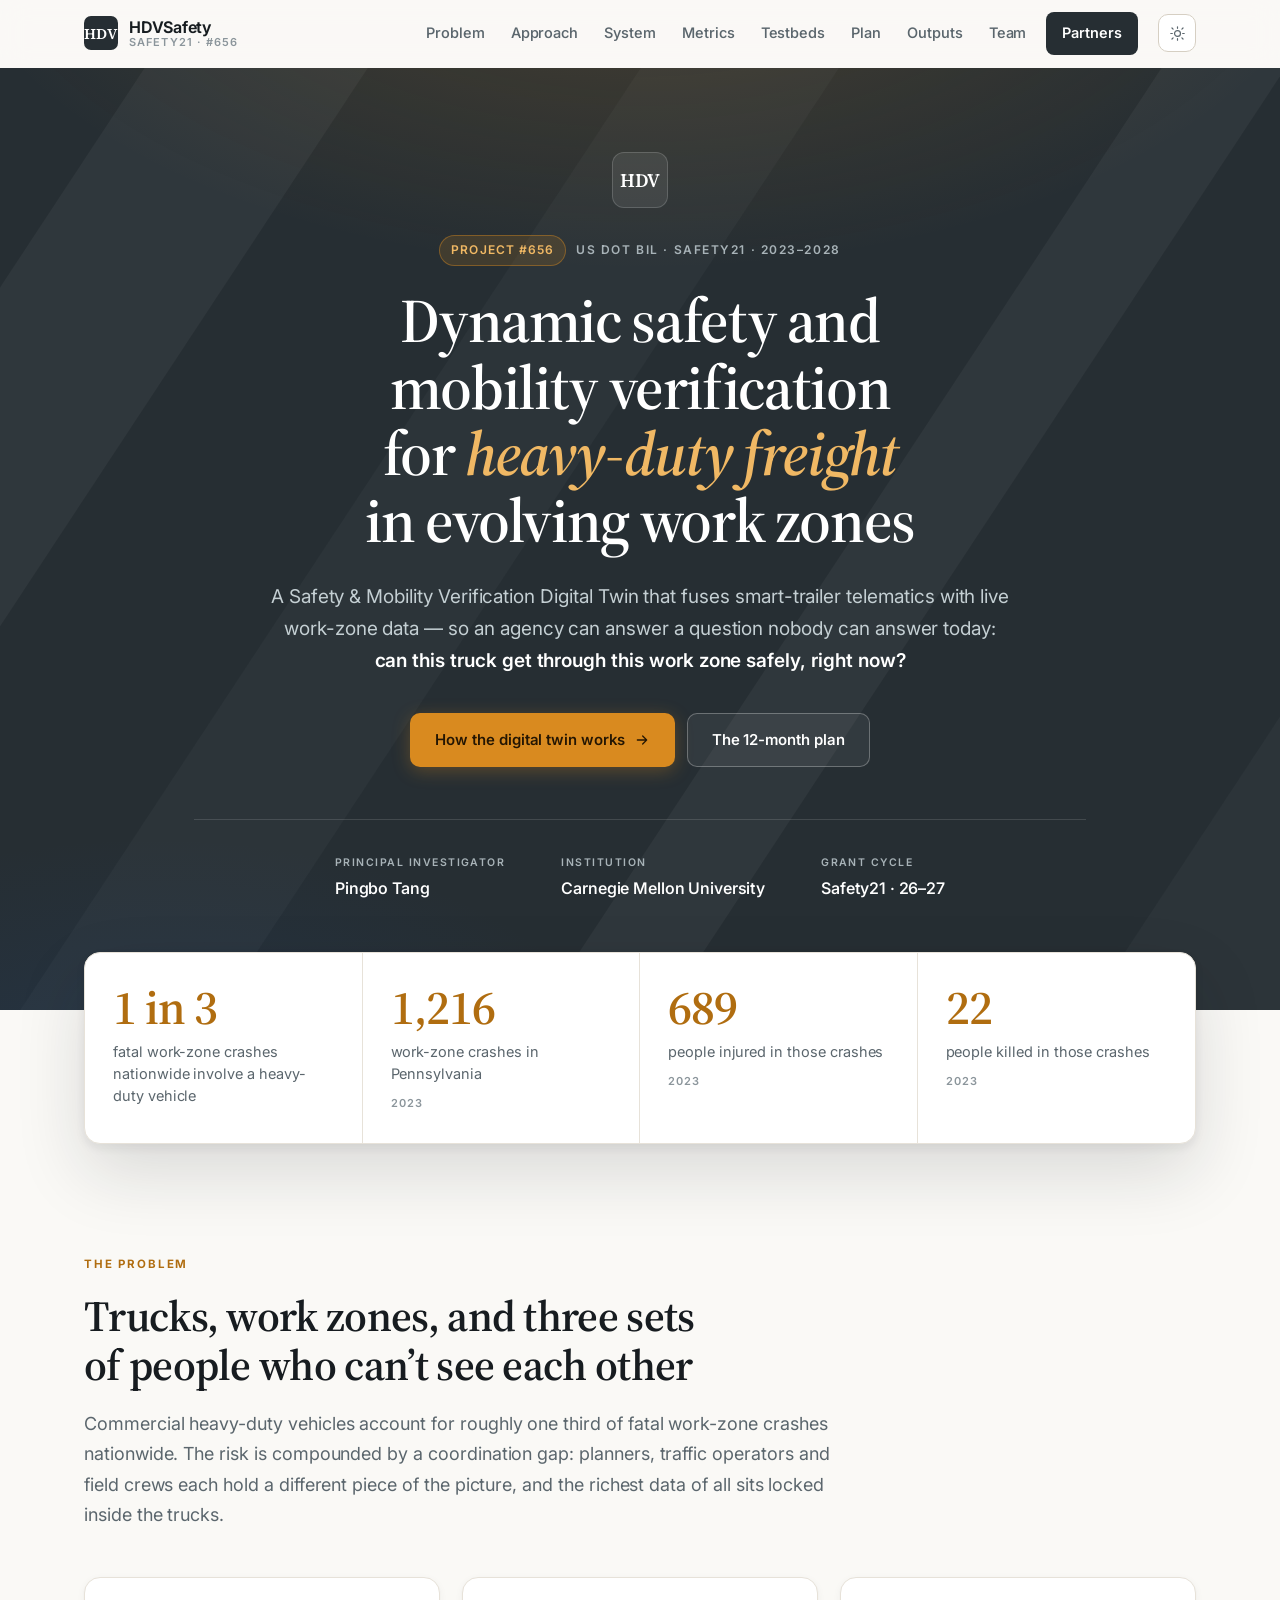
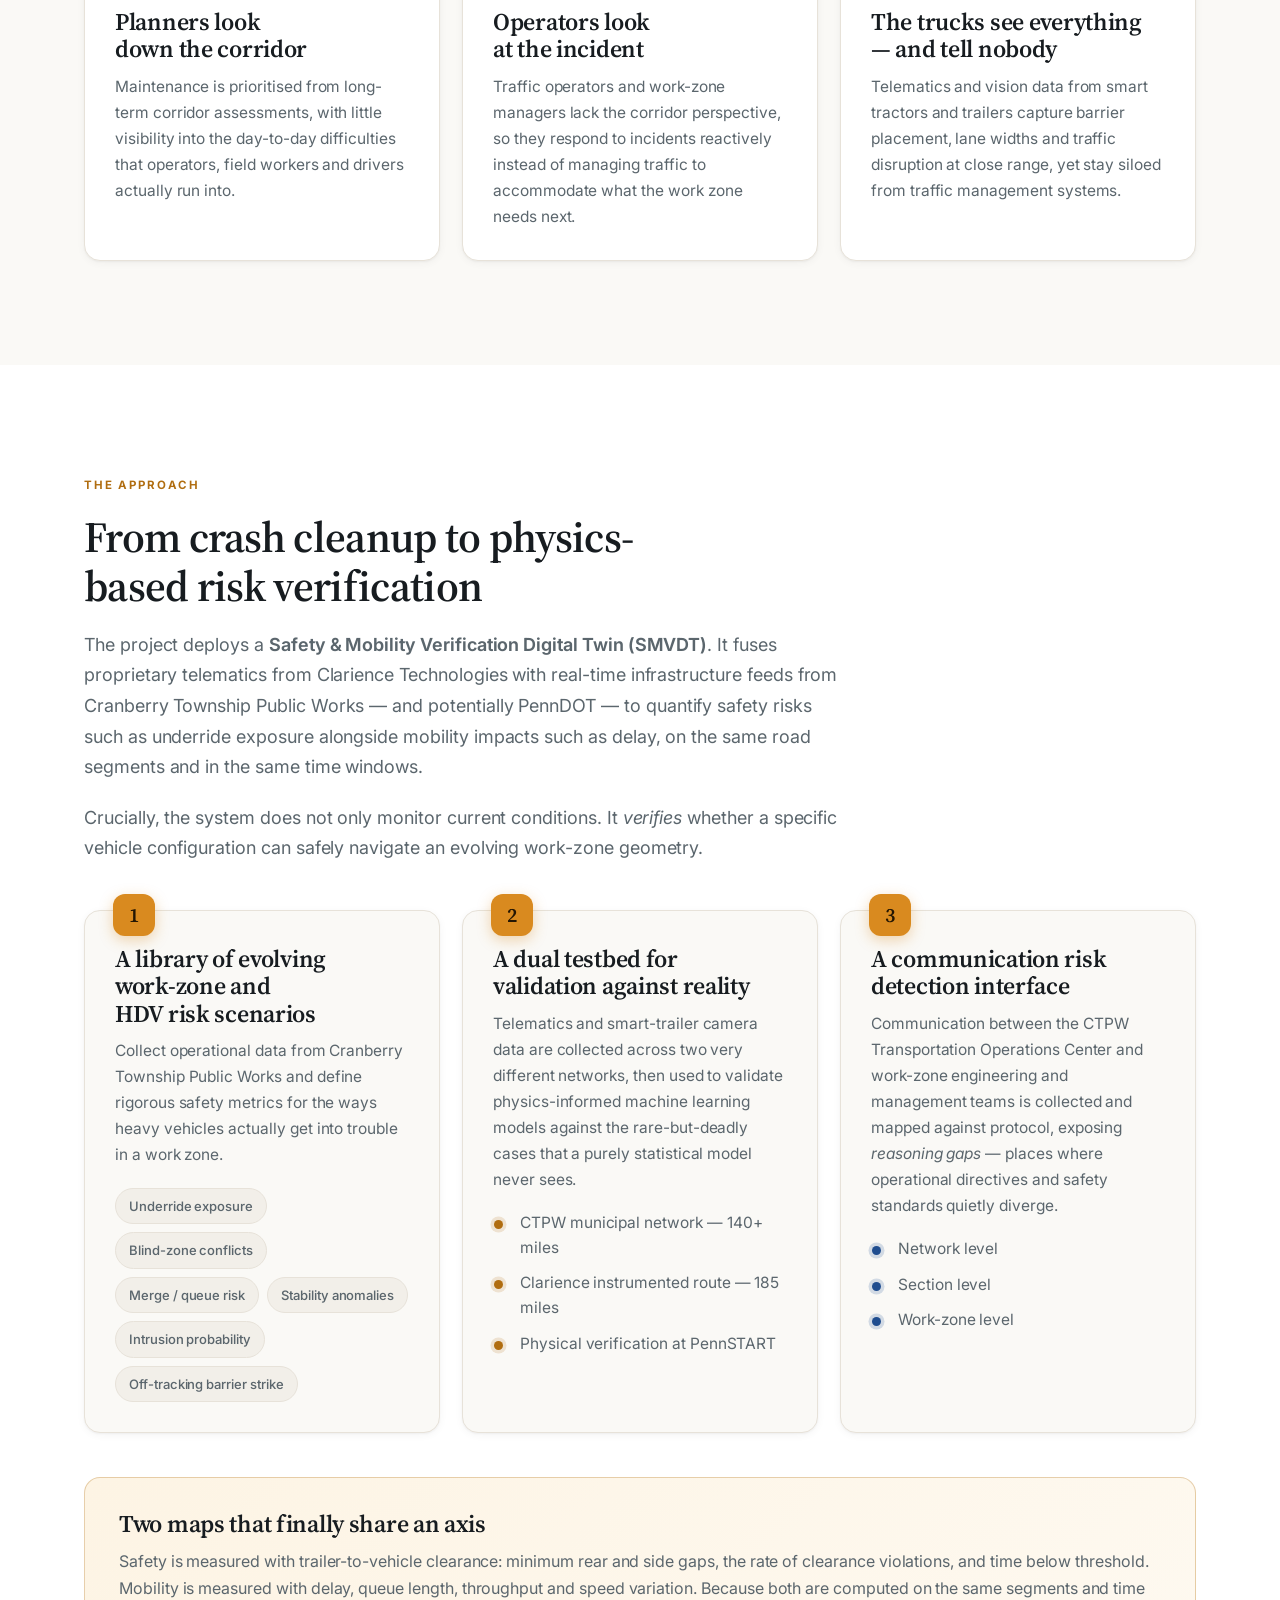
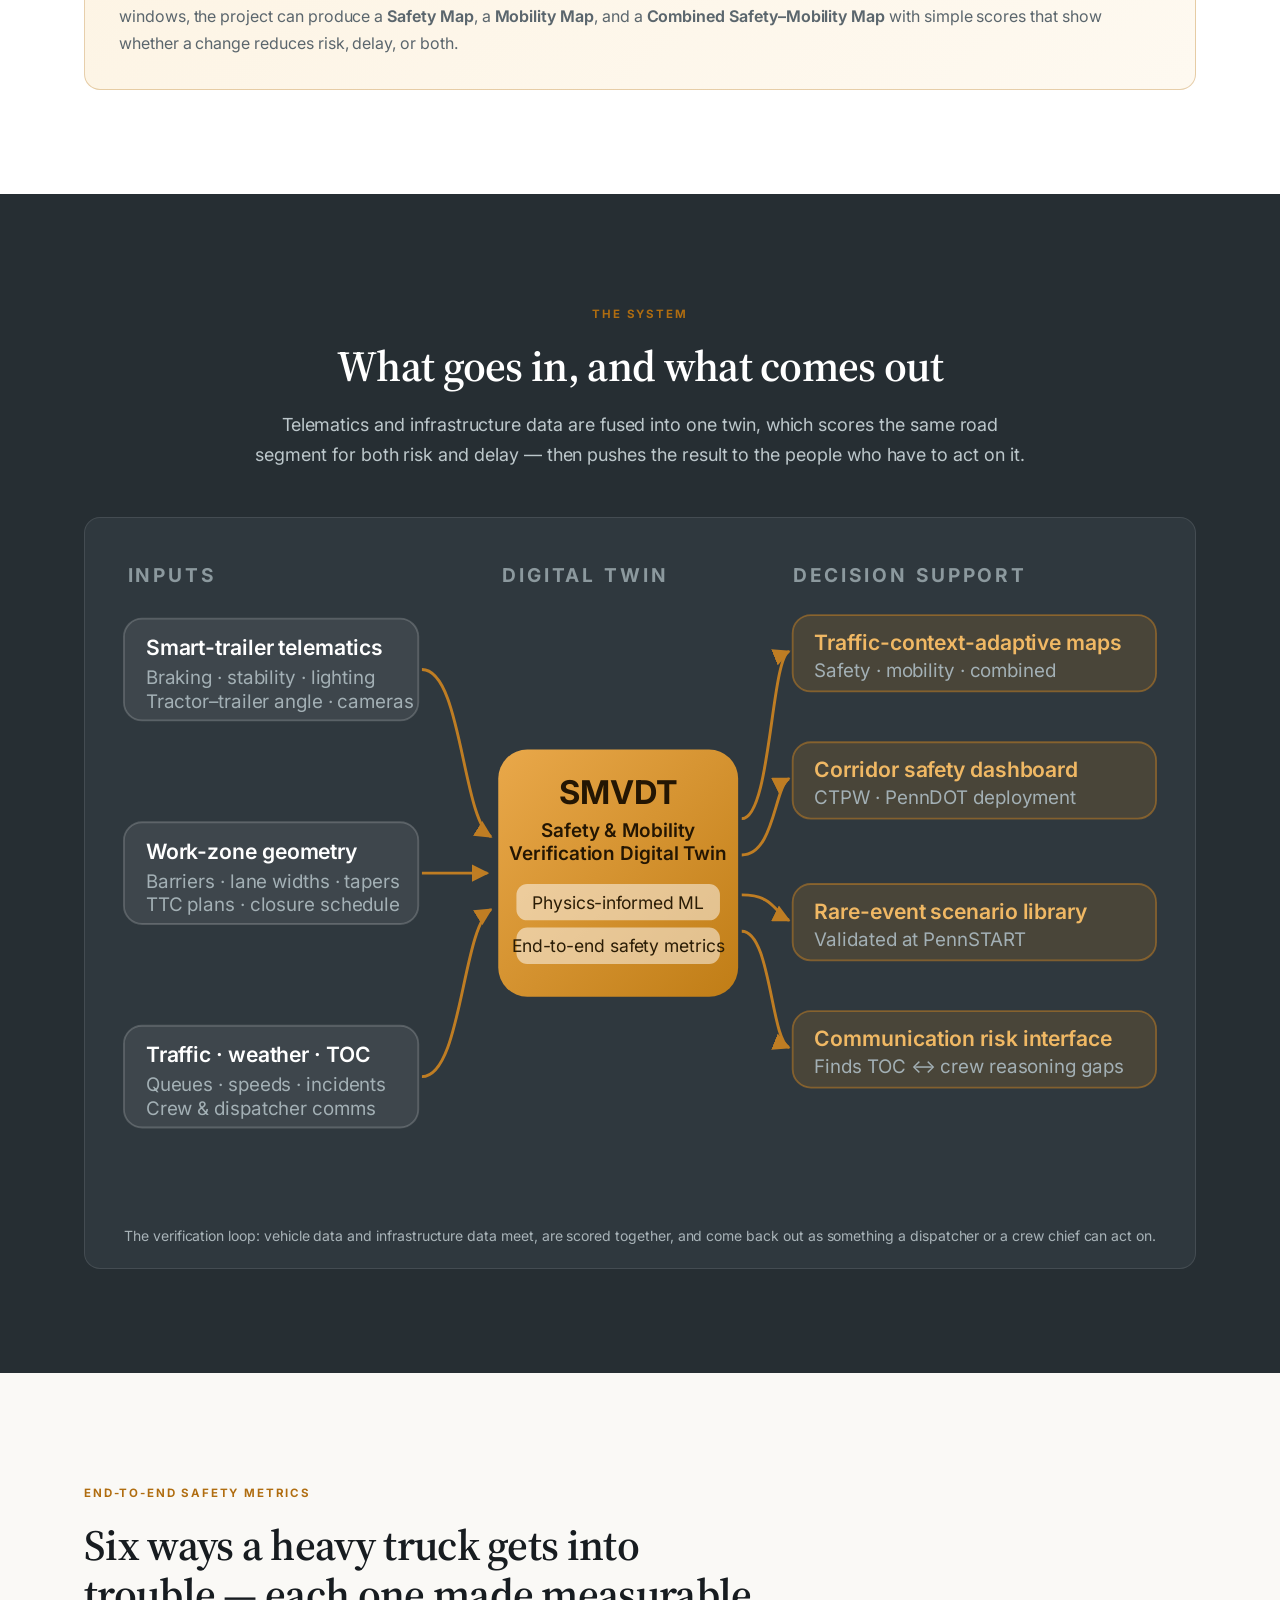
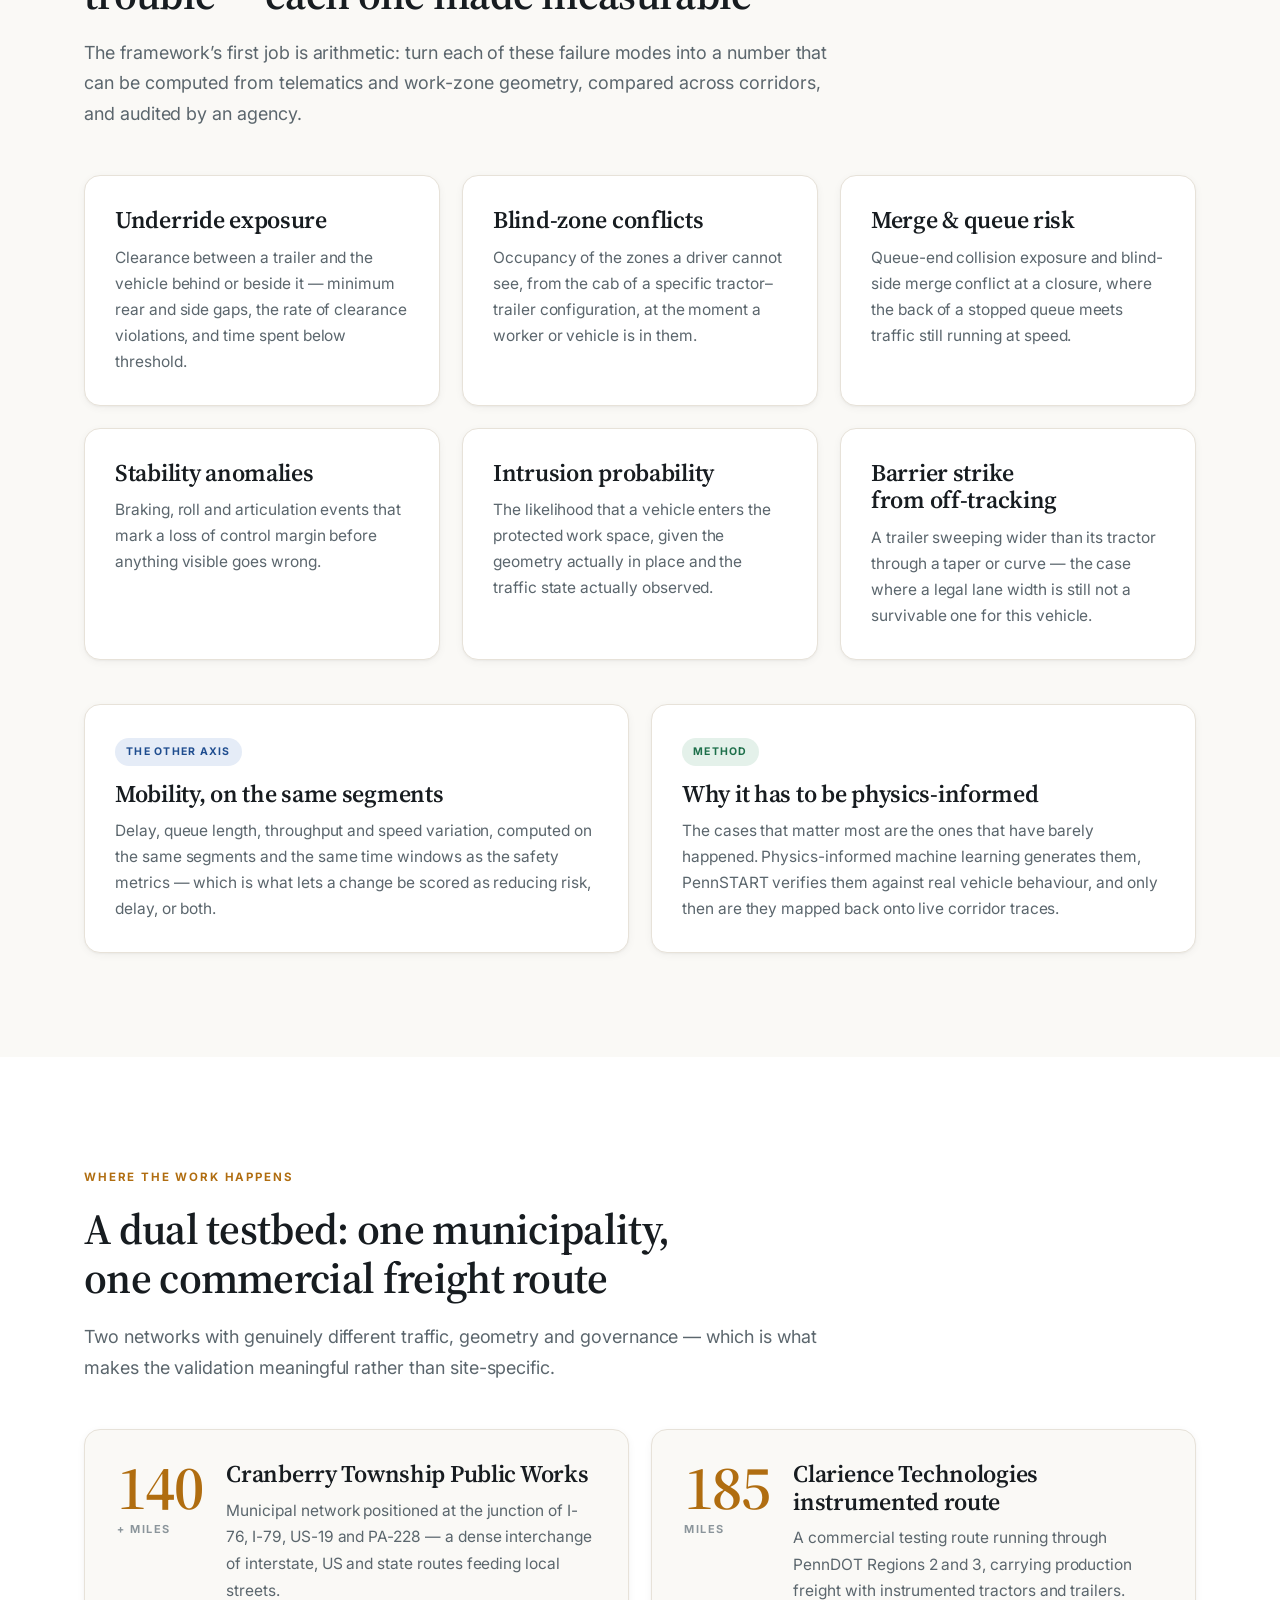
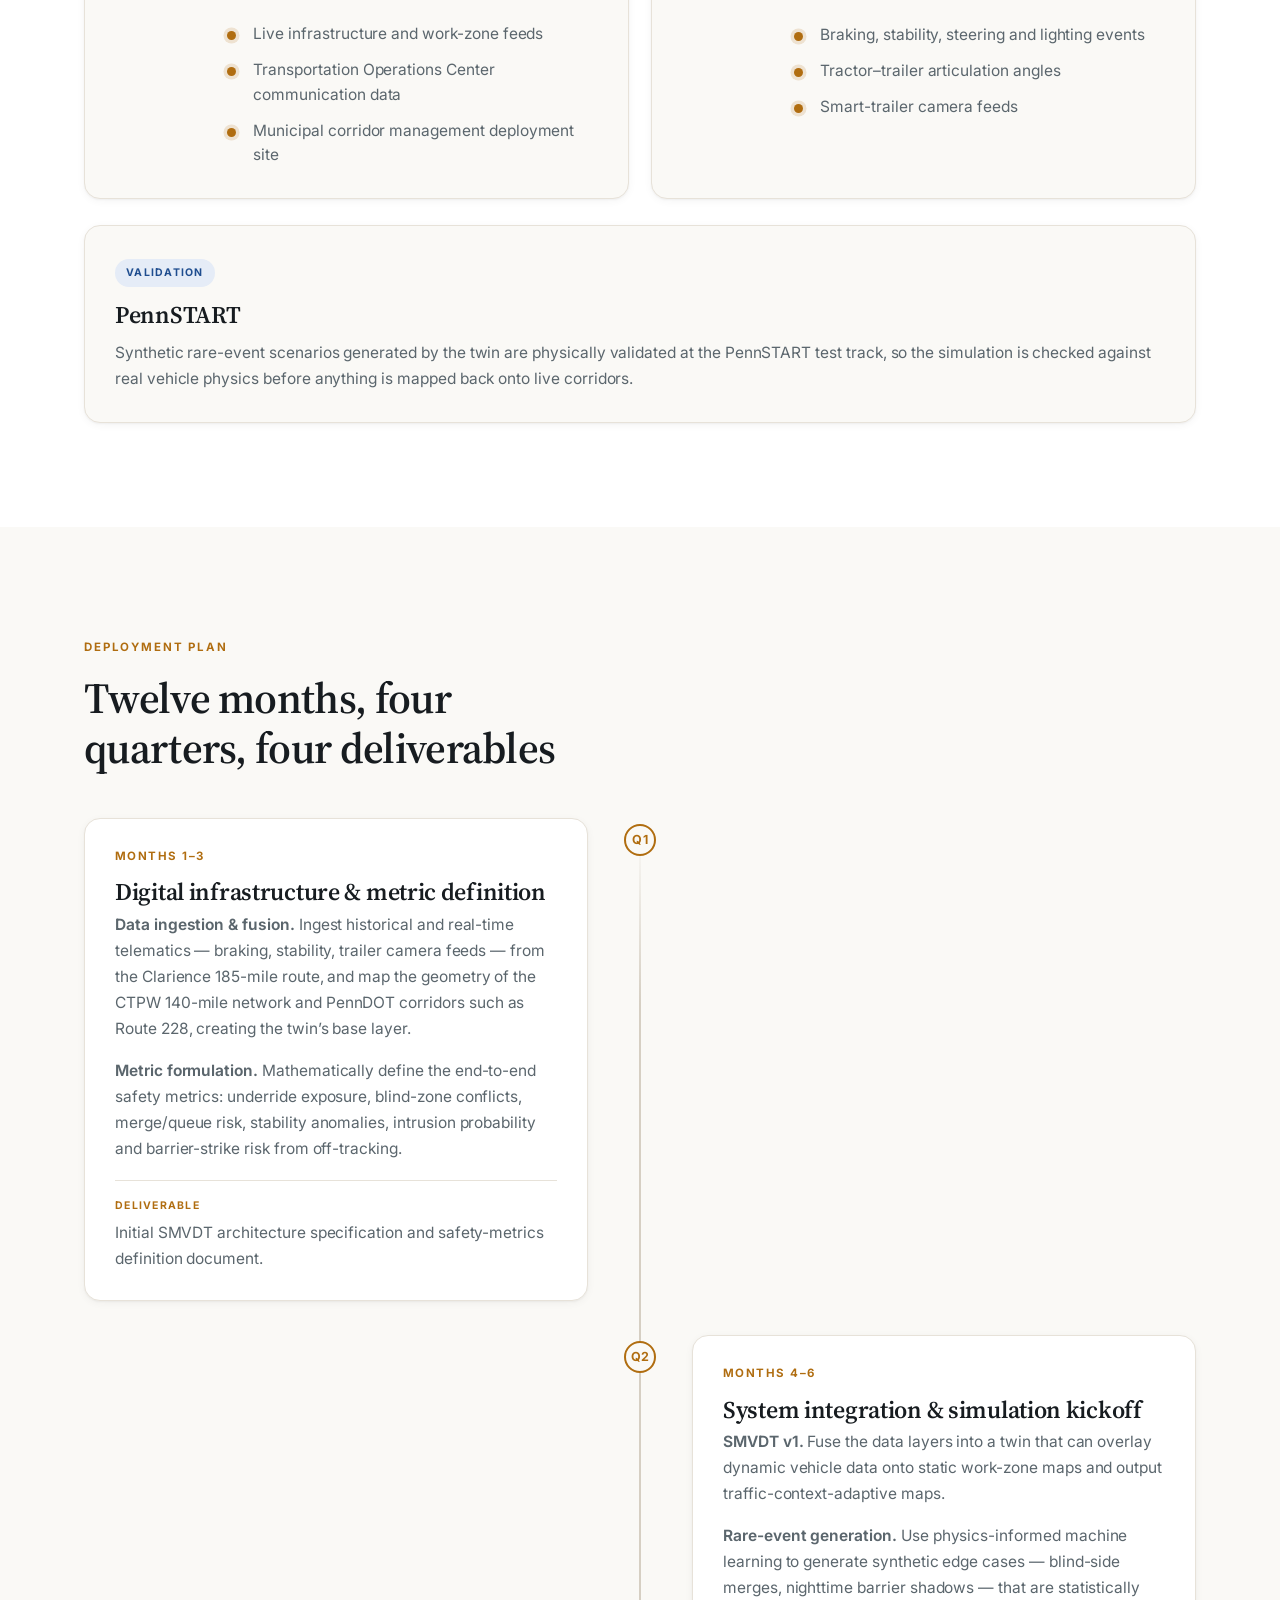
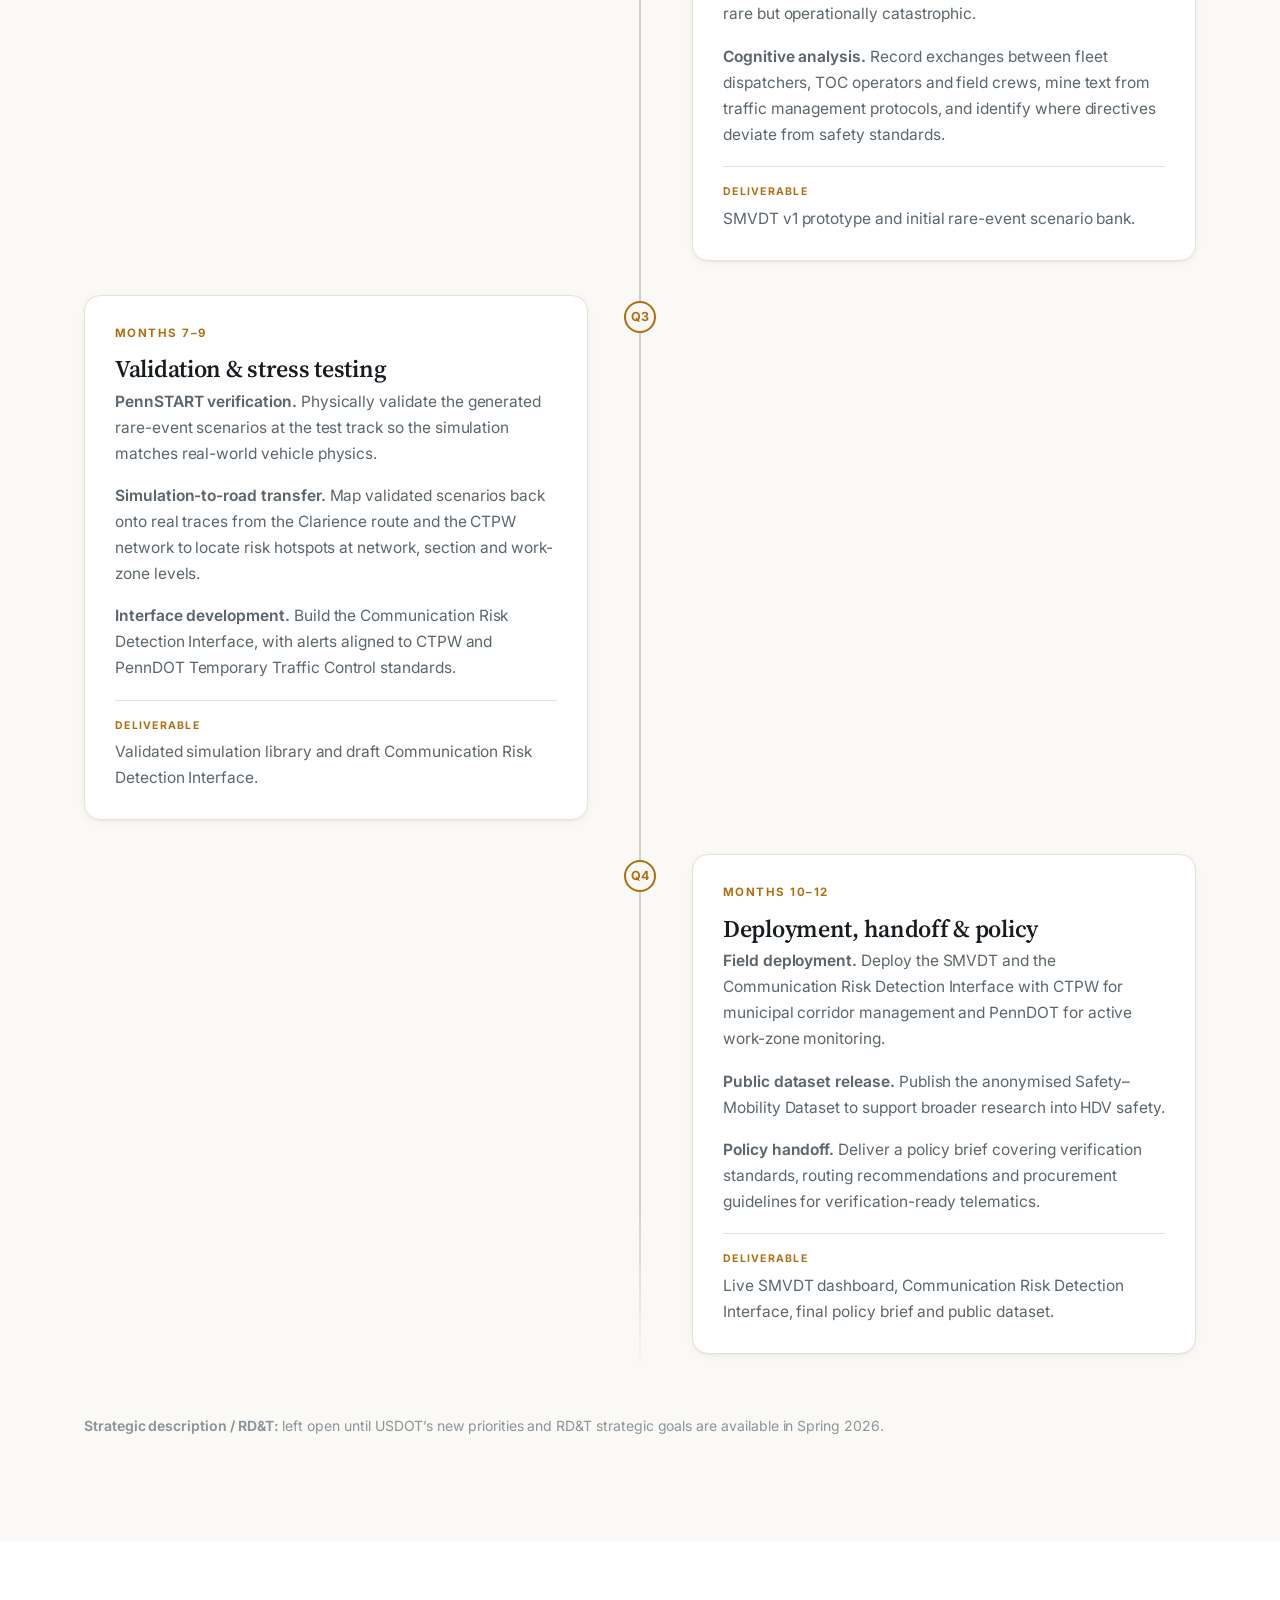
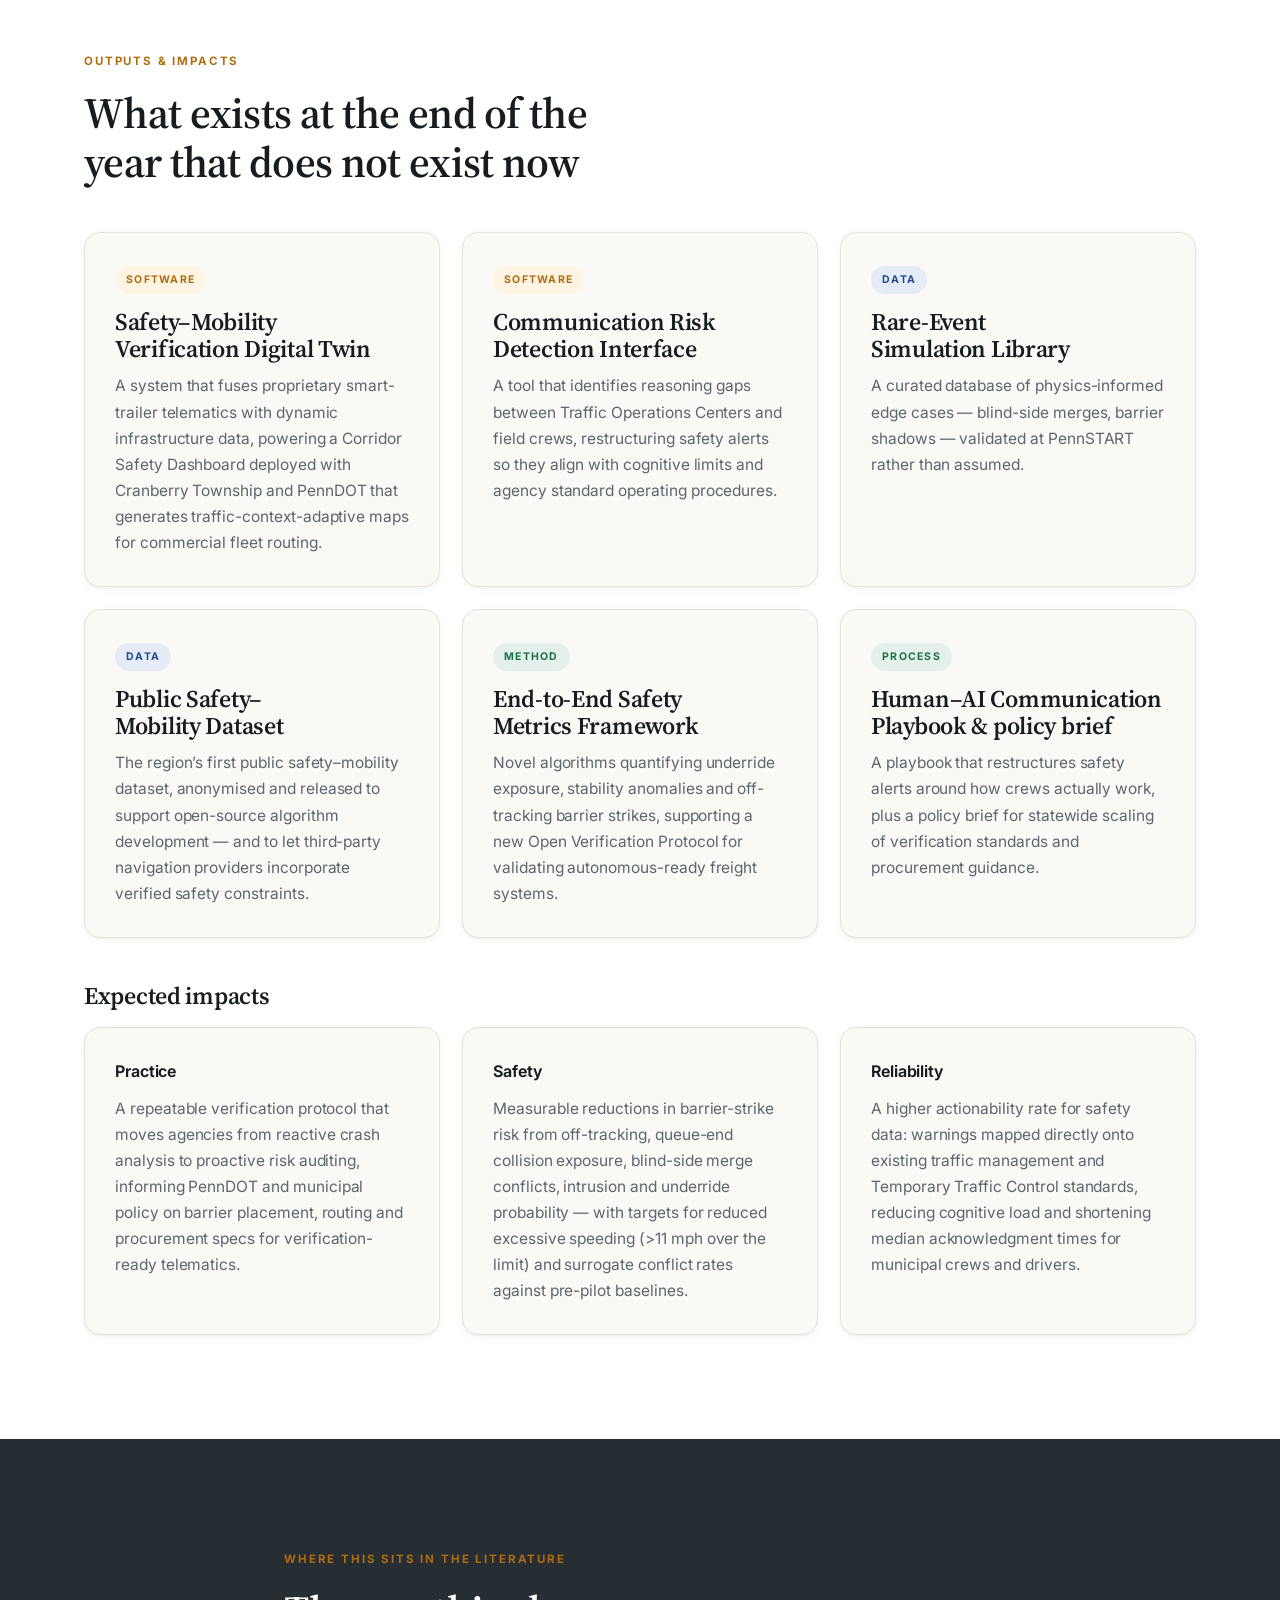
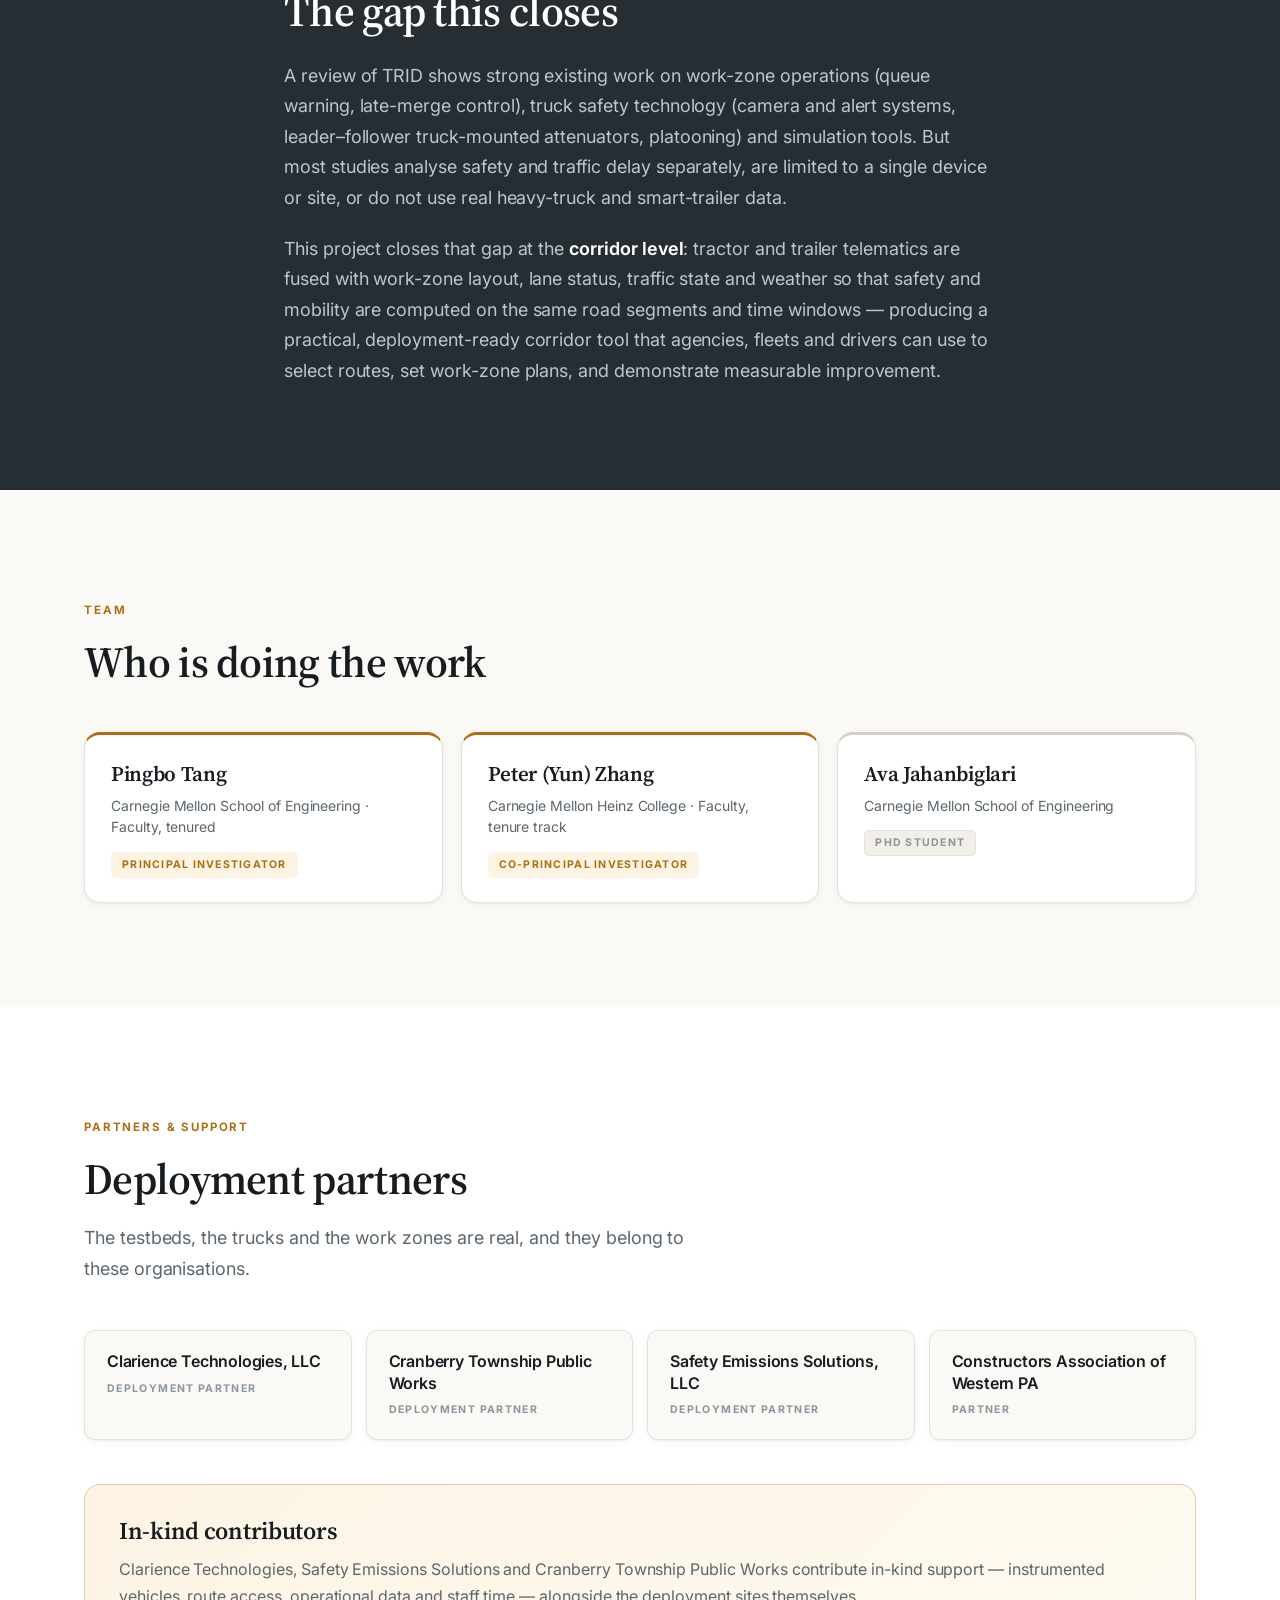
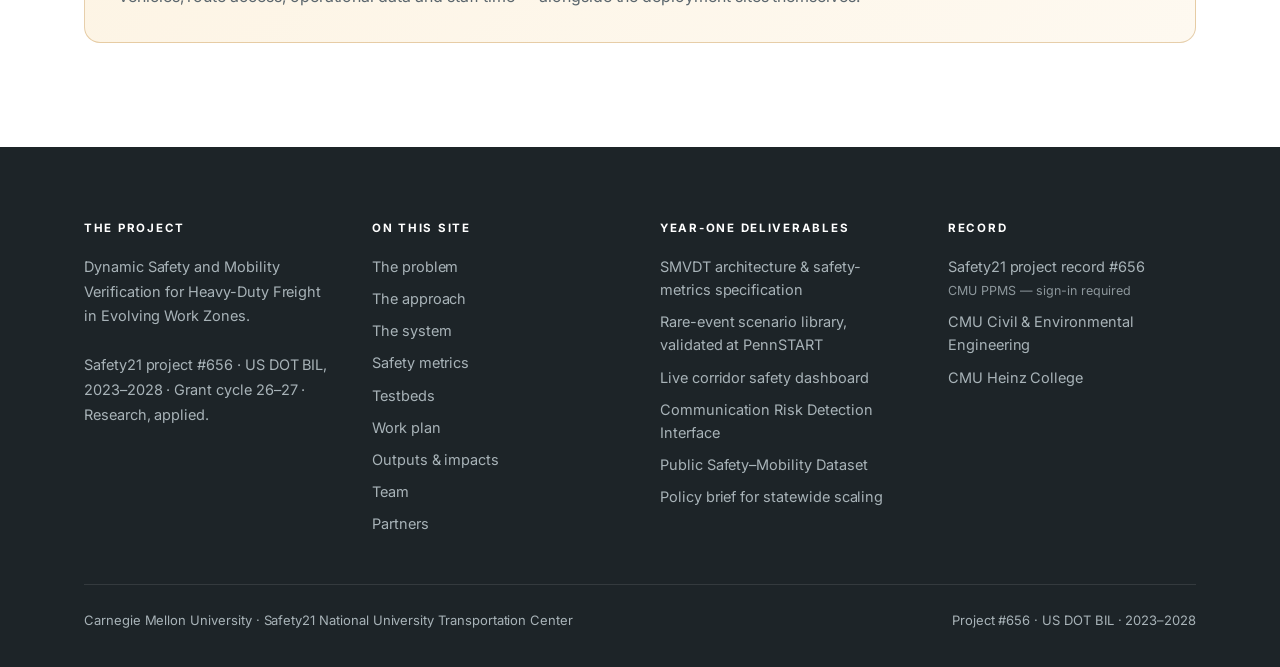
==== commit dd8116fc: "Remove PITT OHIO and RIDC from the partners list" ====
--- a/index.html
+++ b/index.html
@@ -666,8 +666,6 @@
       <div class="partner"><b>Clarience Technologies, LLC</b><span>Deployment partner</span></div>
       <div class="partner"><b>Cranberry Township Public Works</b><span>Deployment partner</span></div>
       <div class="partner"><b>Safety Emissions Solutions, LLC</b><span>Deployment partner</span></div>
-      <div class="partner"><b>PITT OHIO</b><span>Deployment partner</span></div>
-      <div class="partner"><b>Regional Development Corporation (RIDC)</b><span>Deployment partner</span></div>
       <div class="partner"><b>Constructors Association of Western PA</b><span>Partner</span></div>
     </div>
 
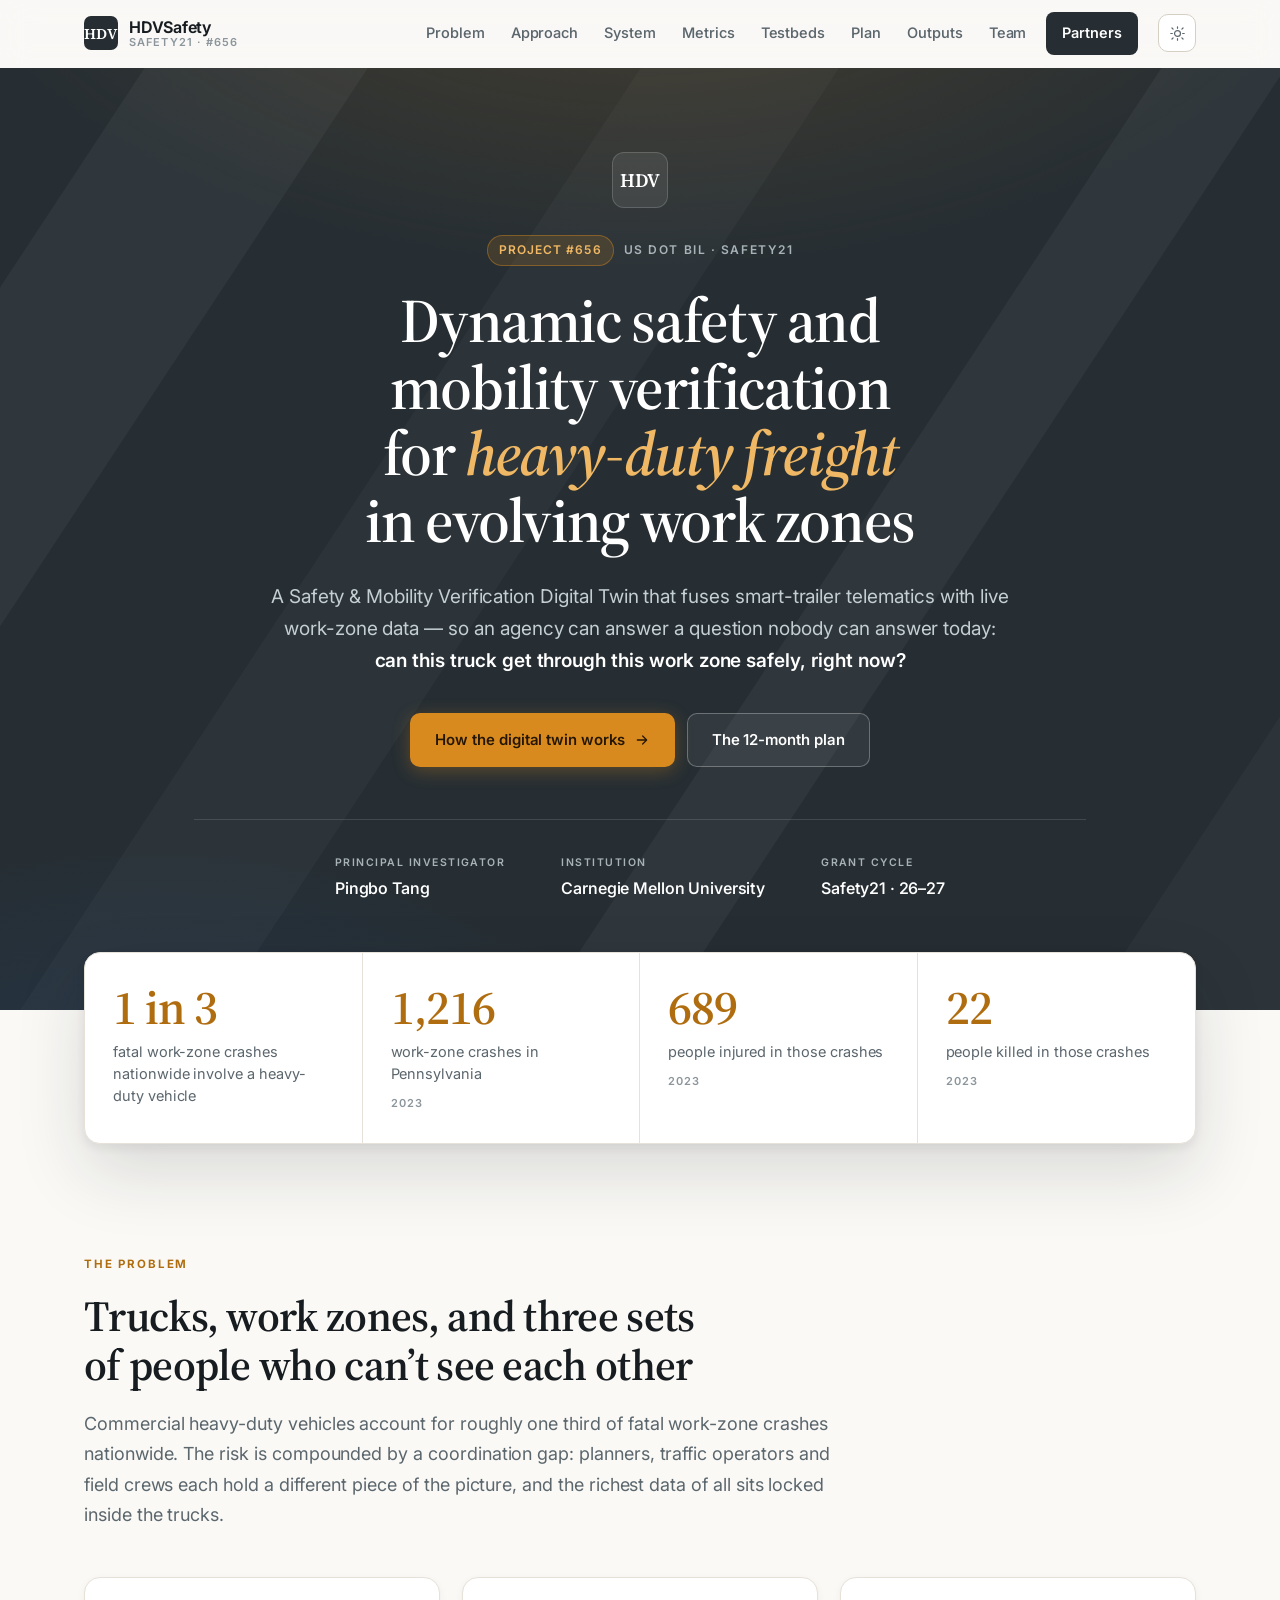
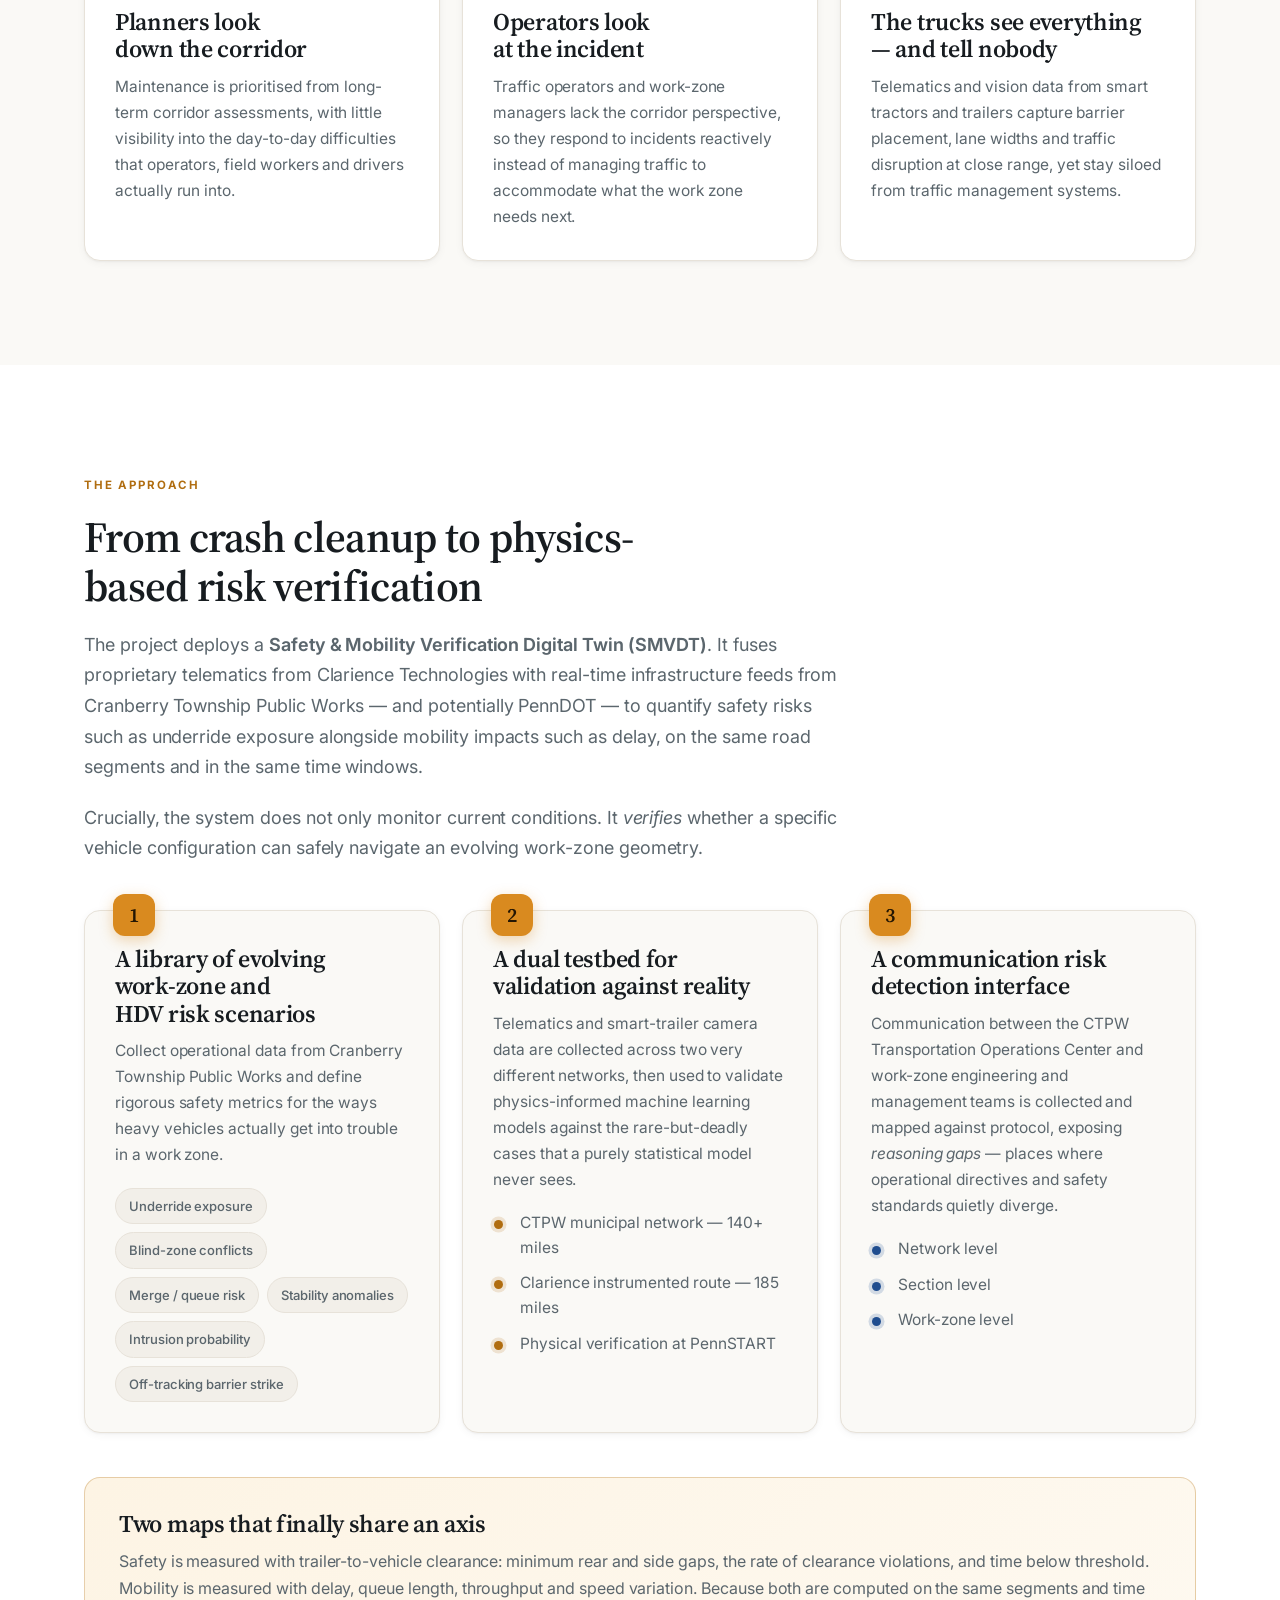
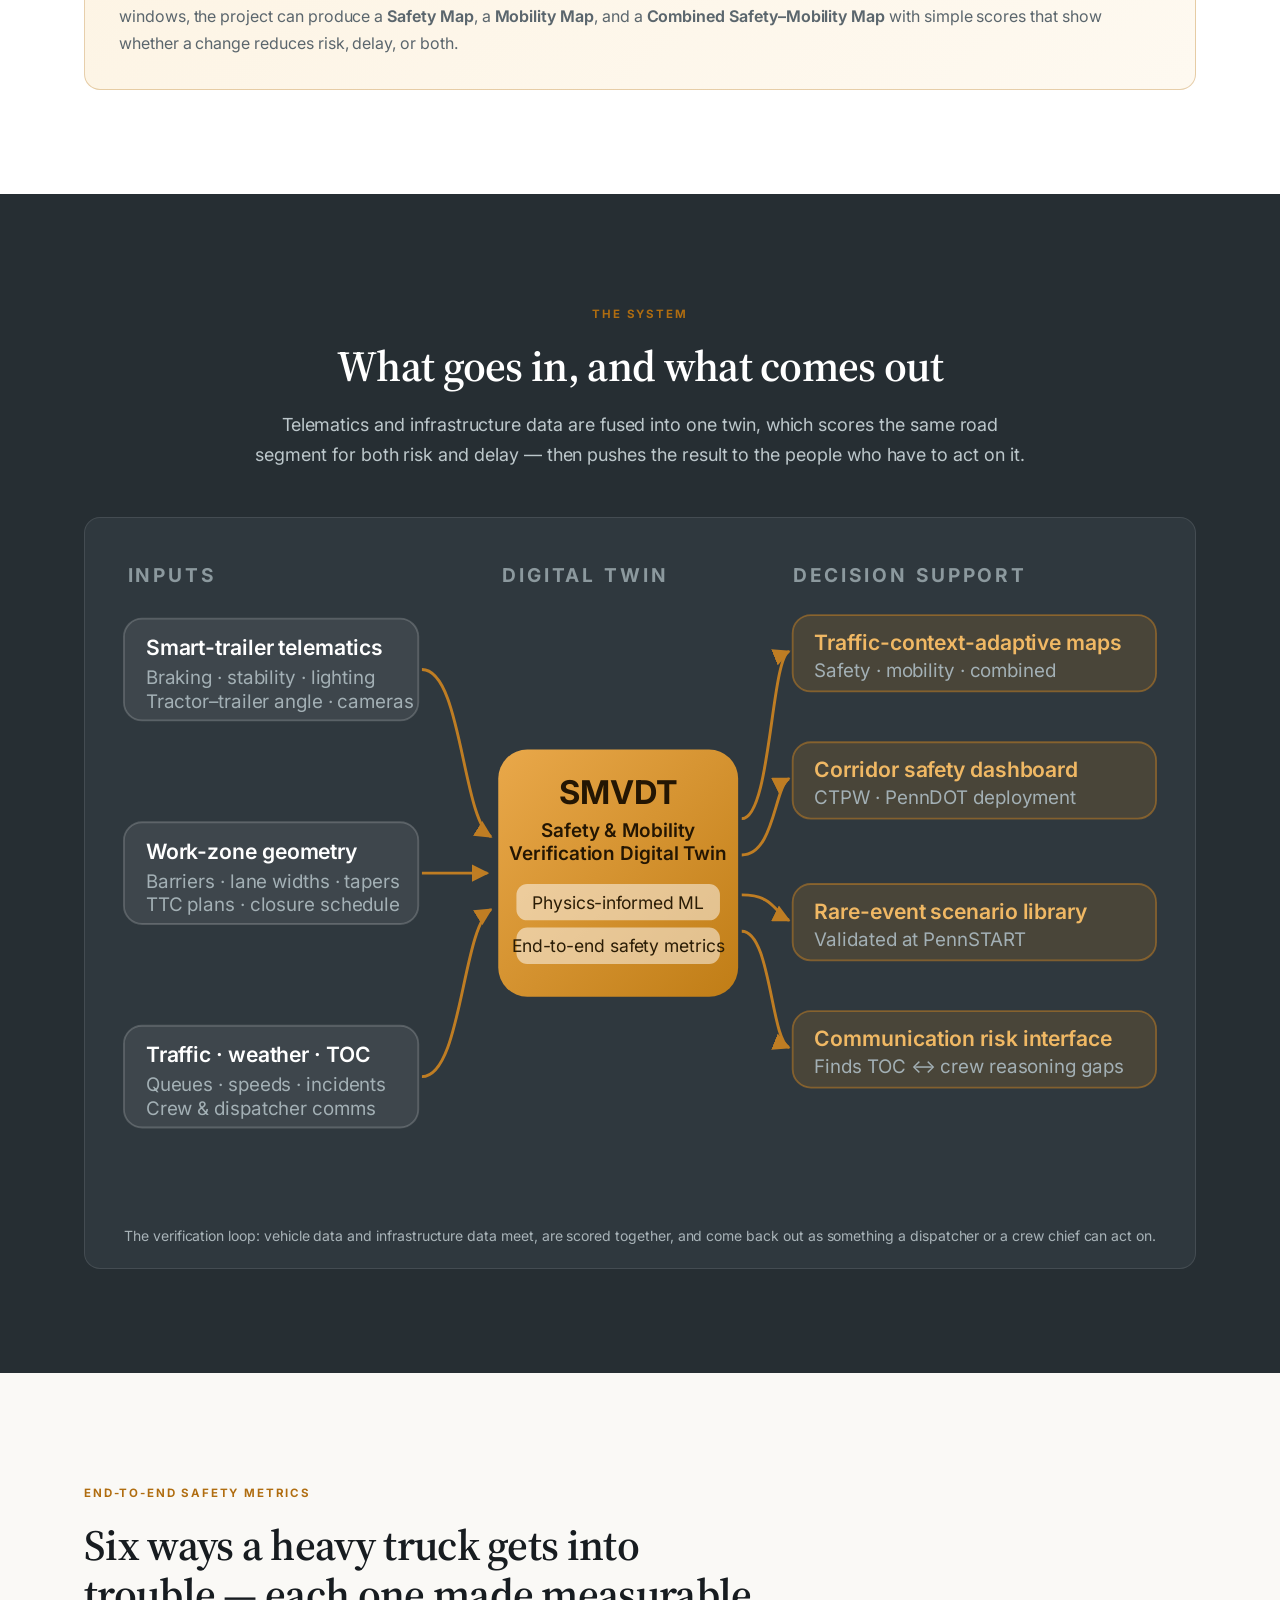
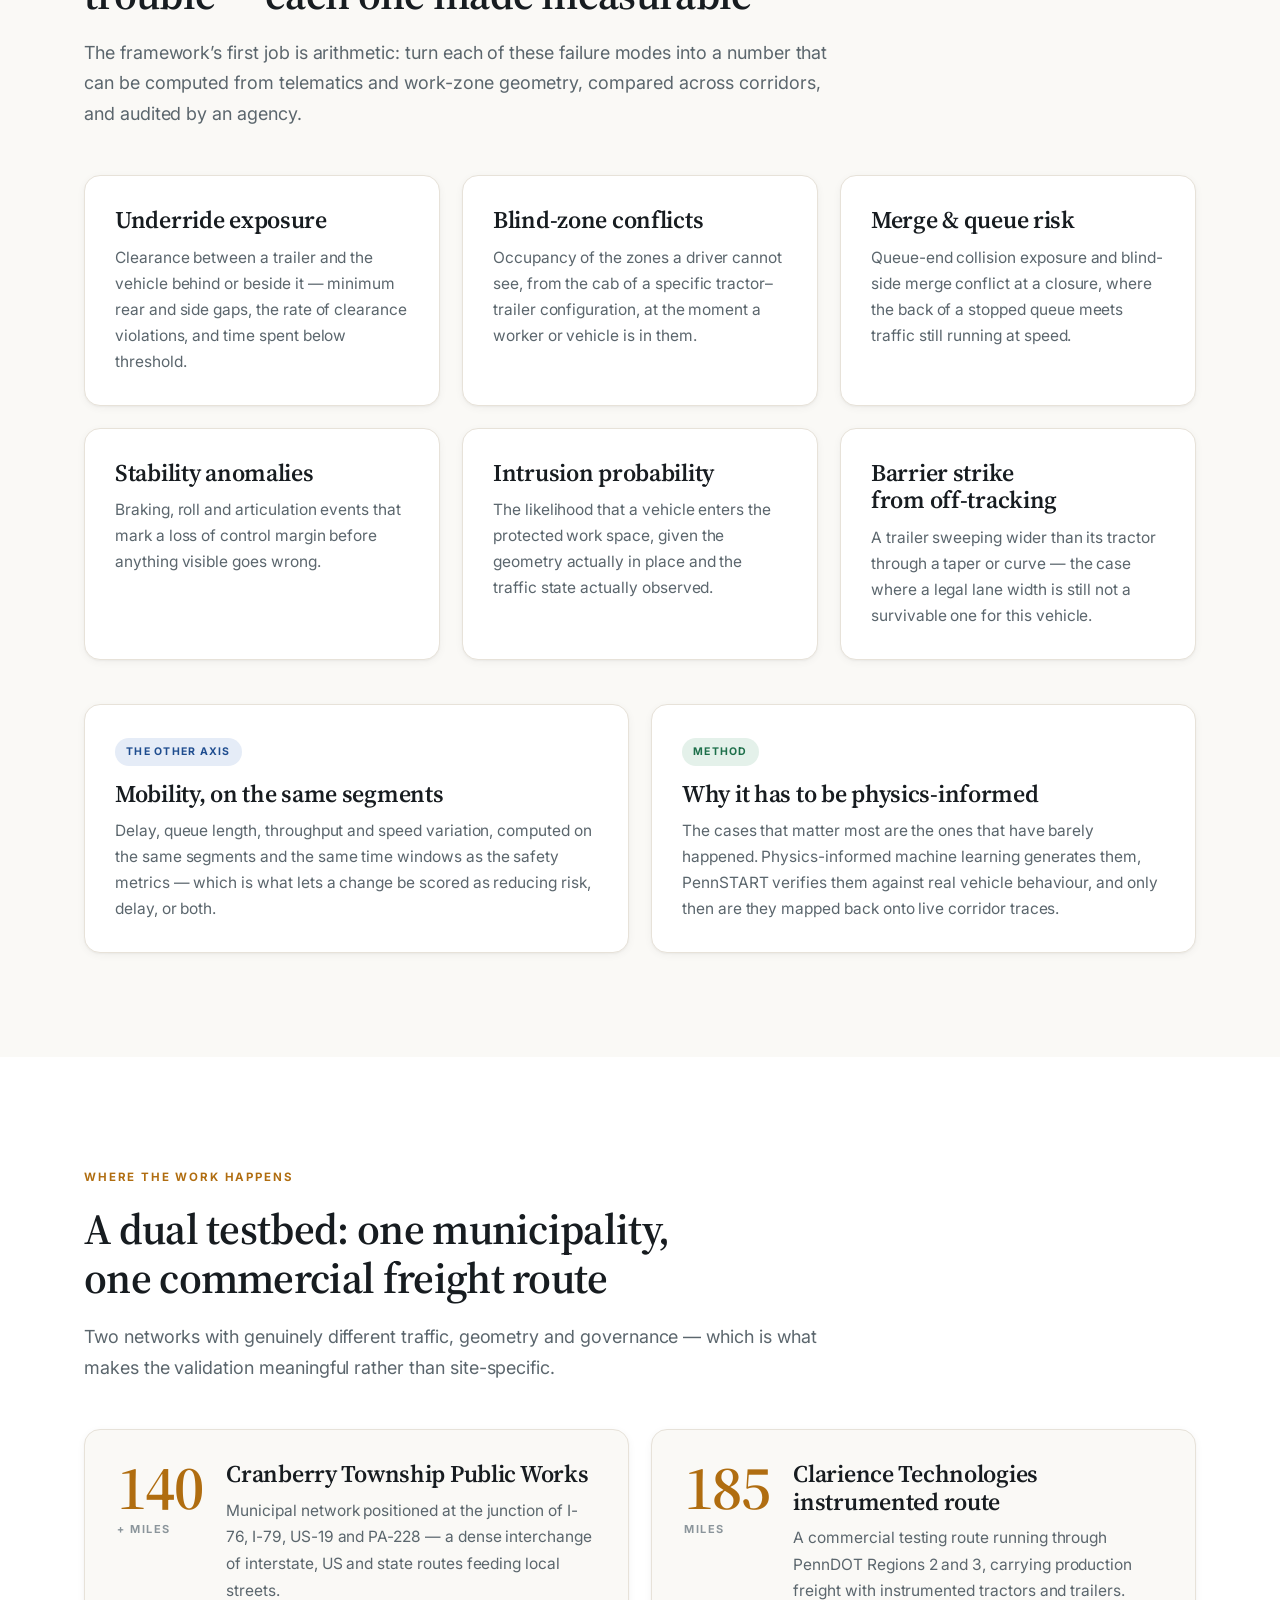
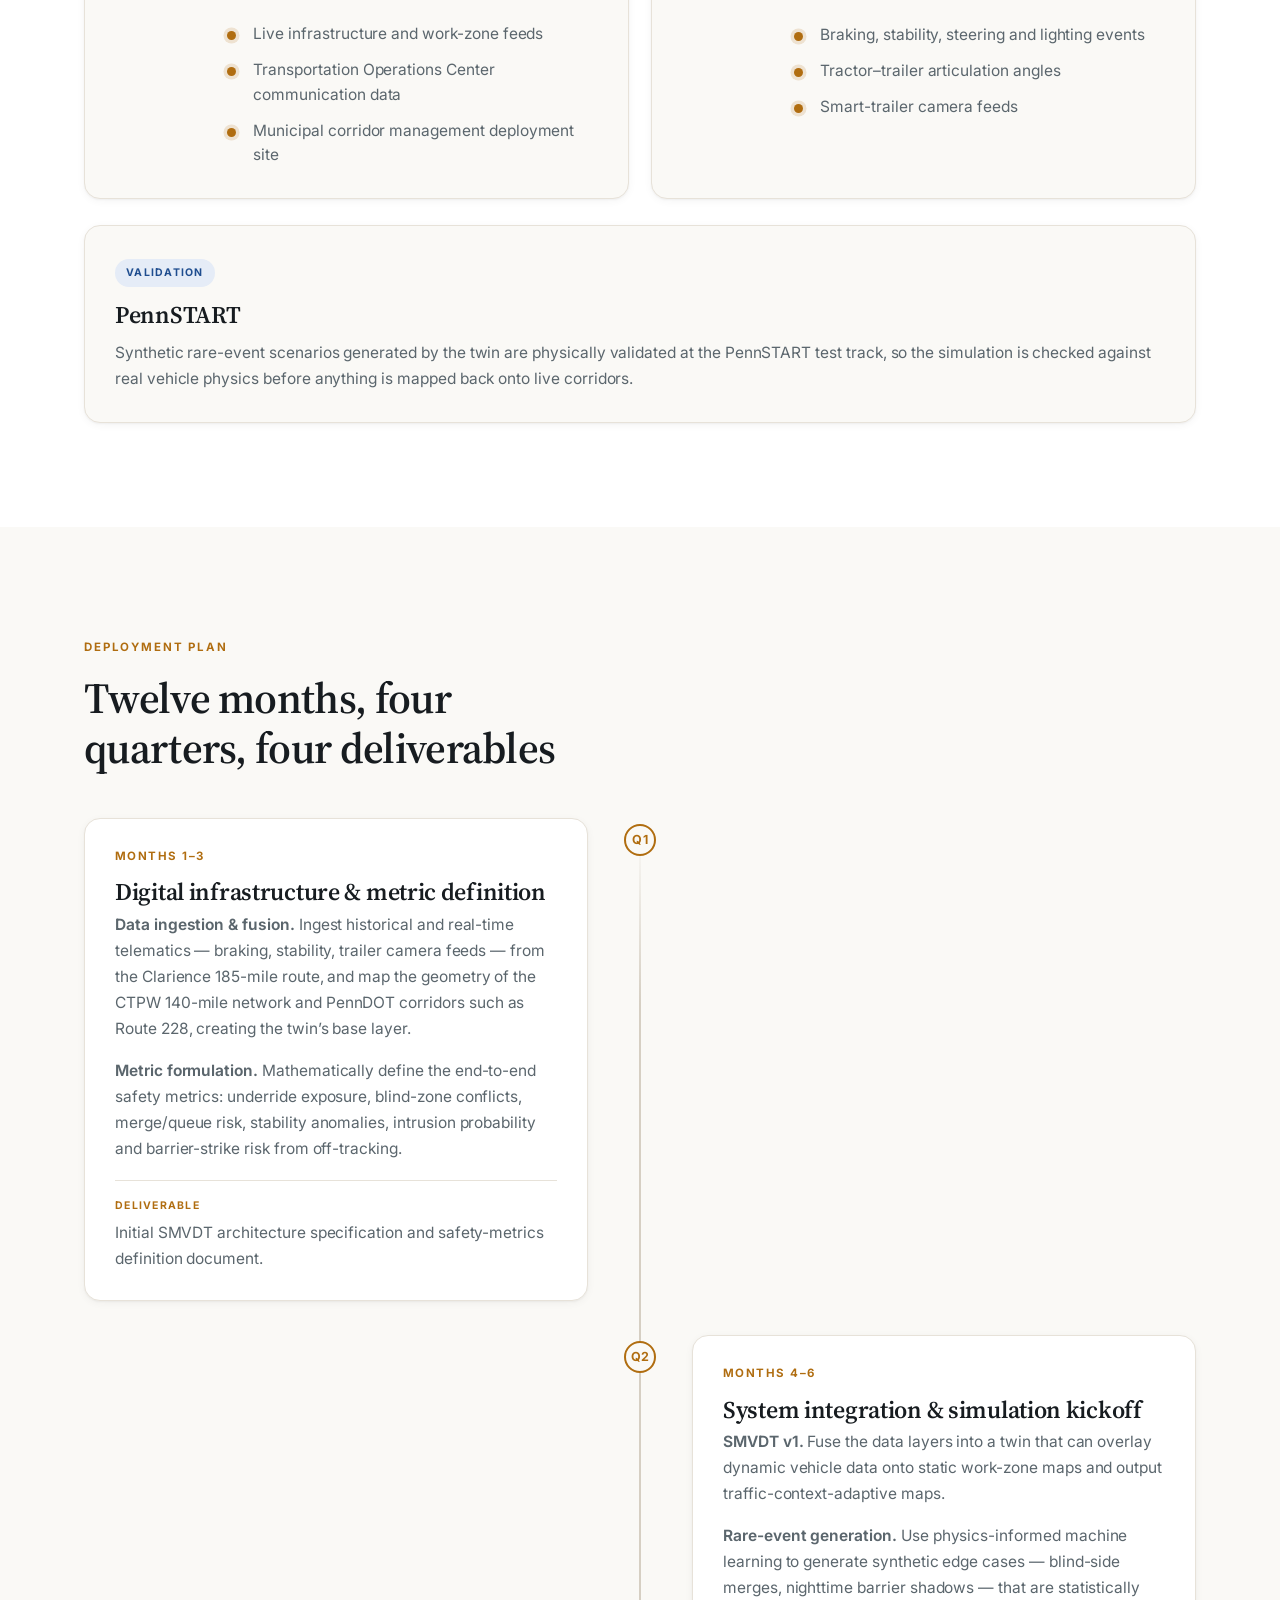
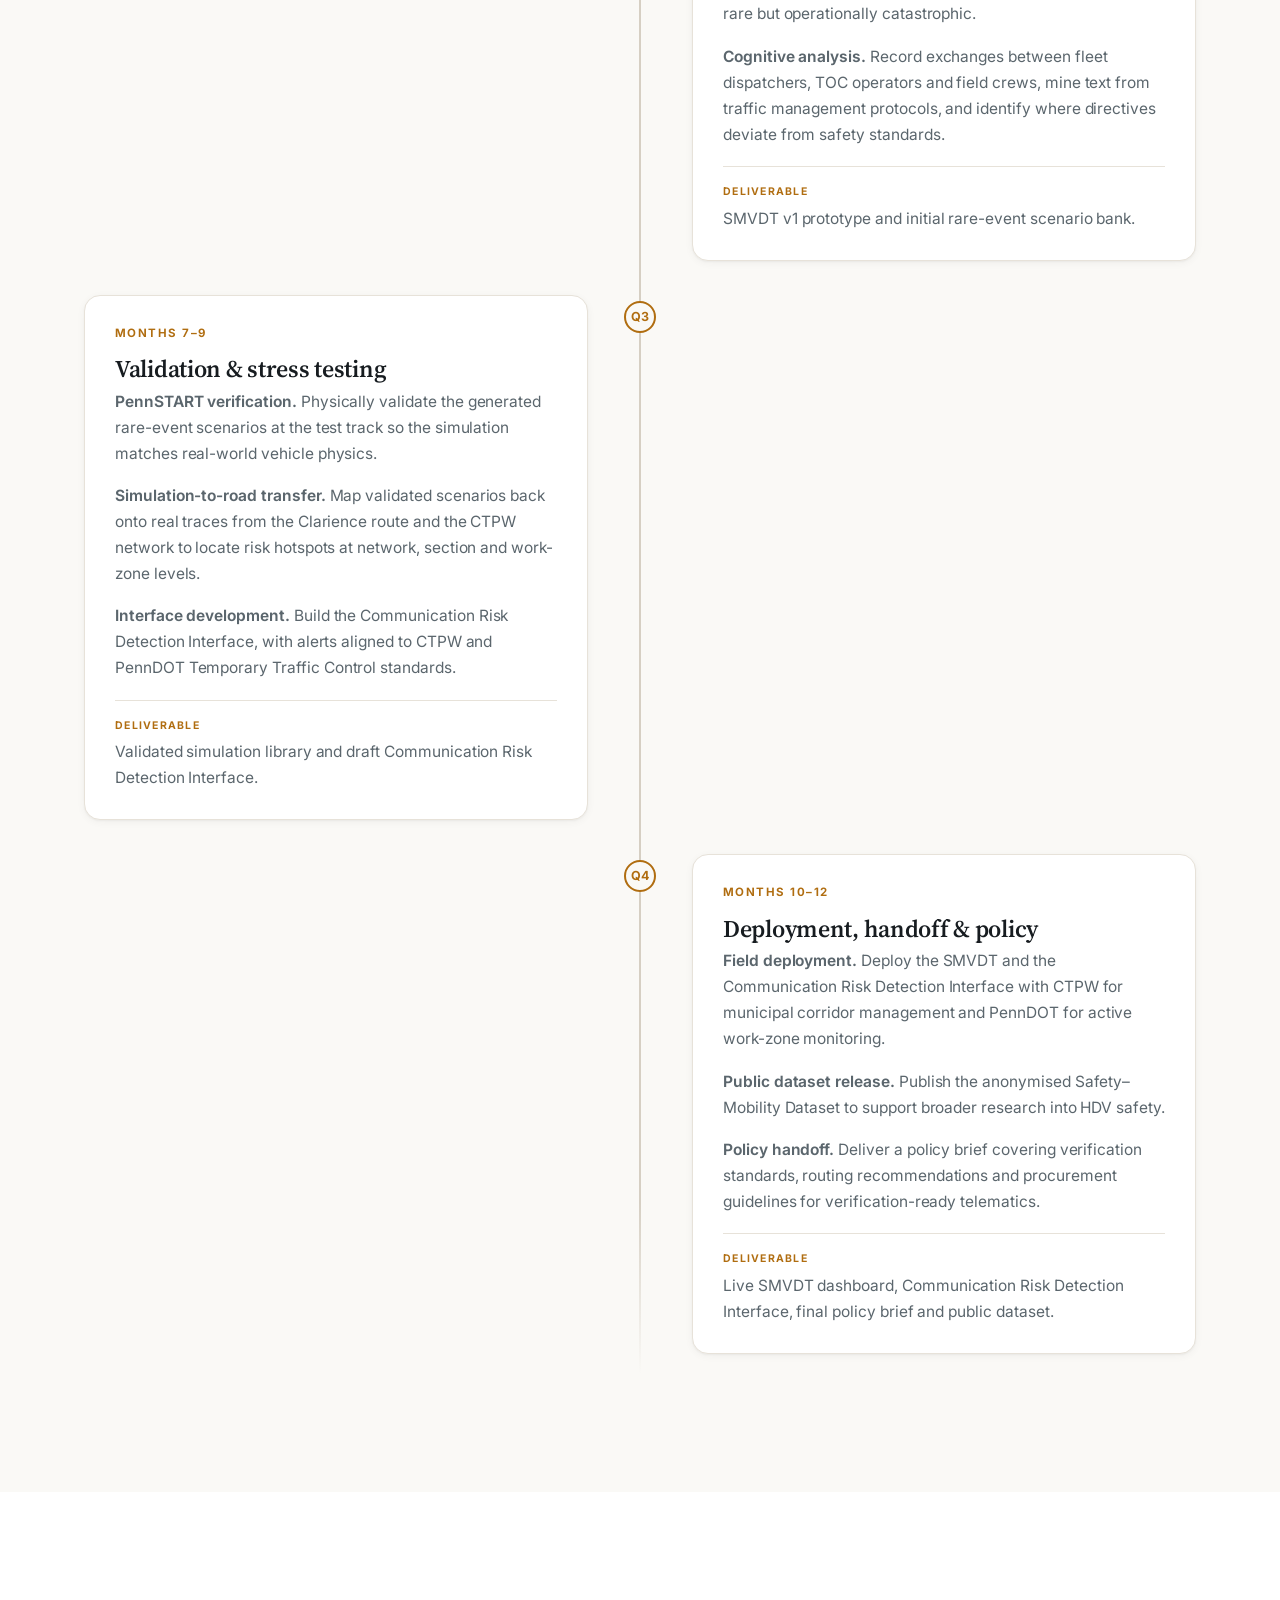
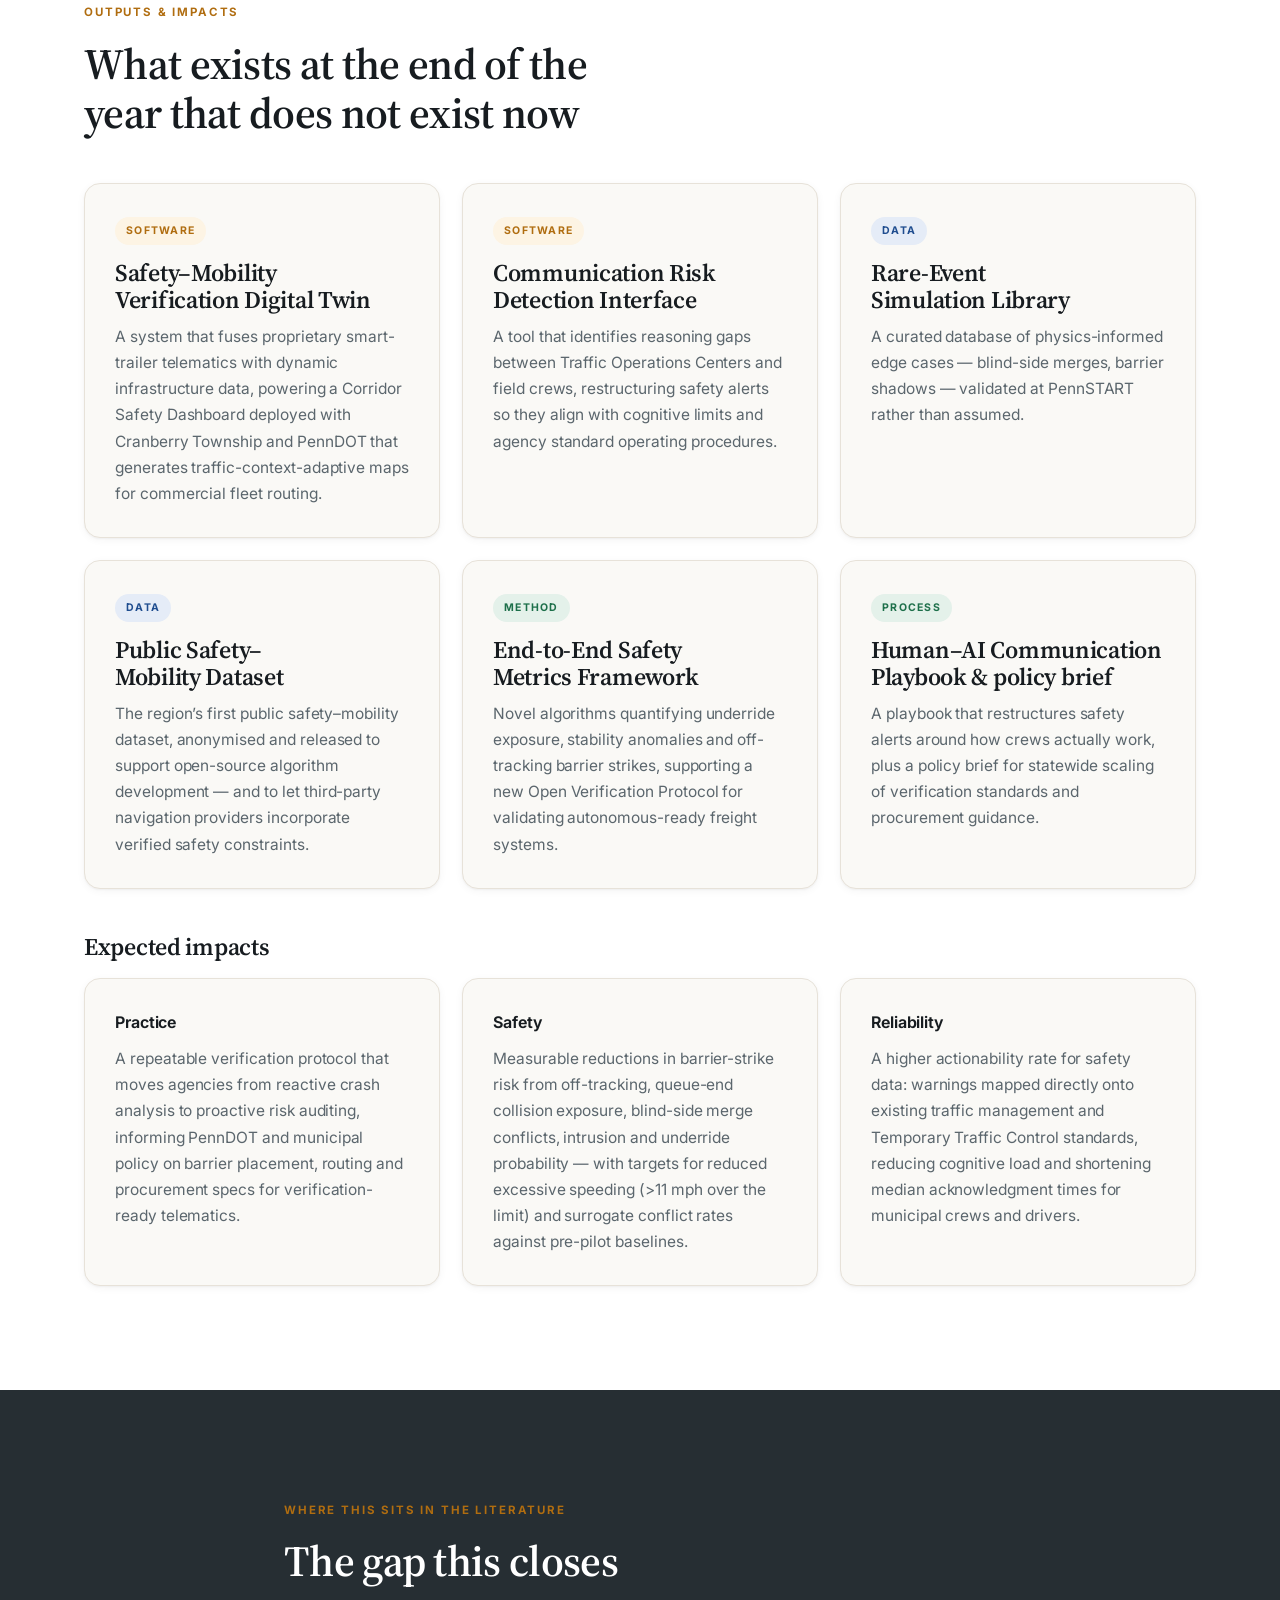
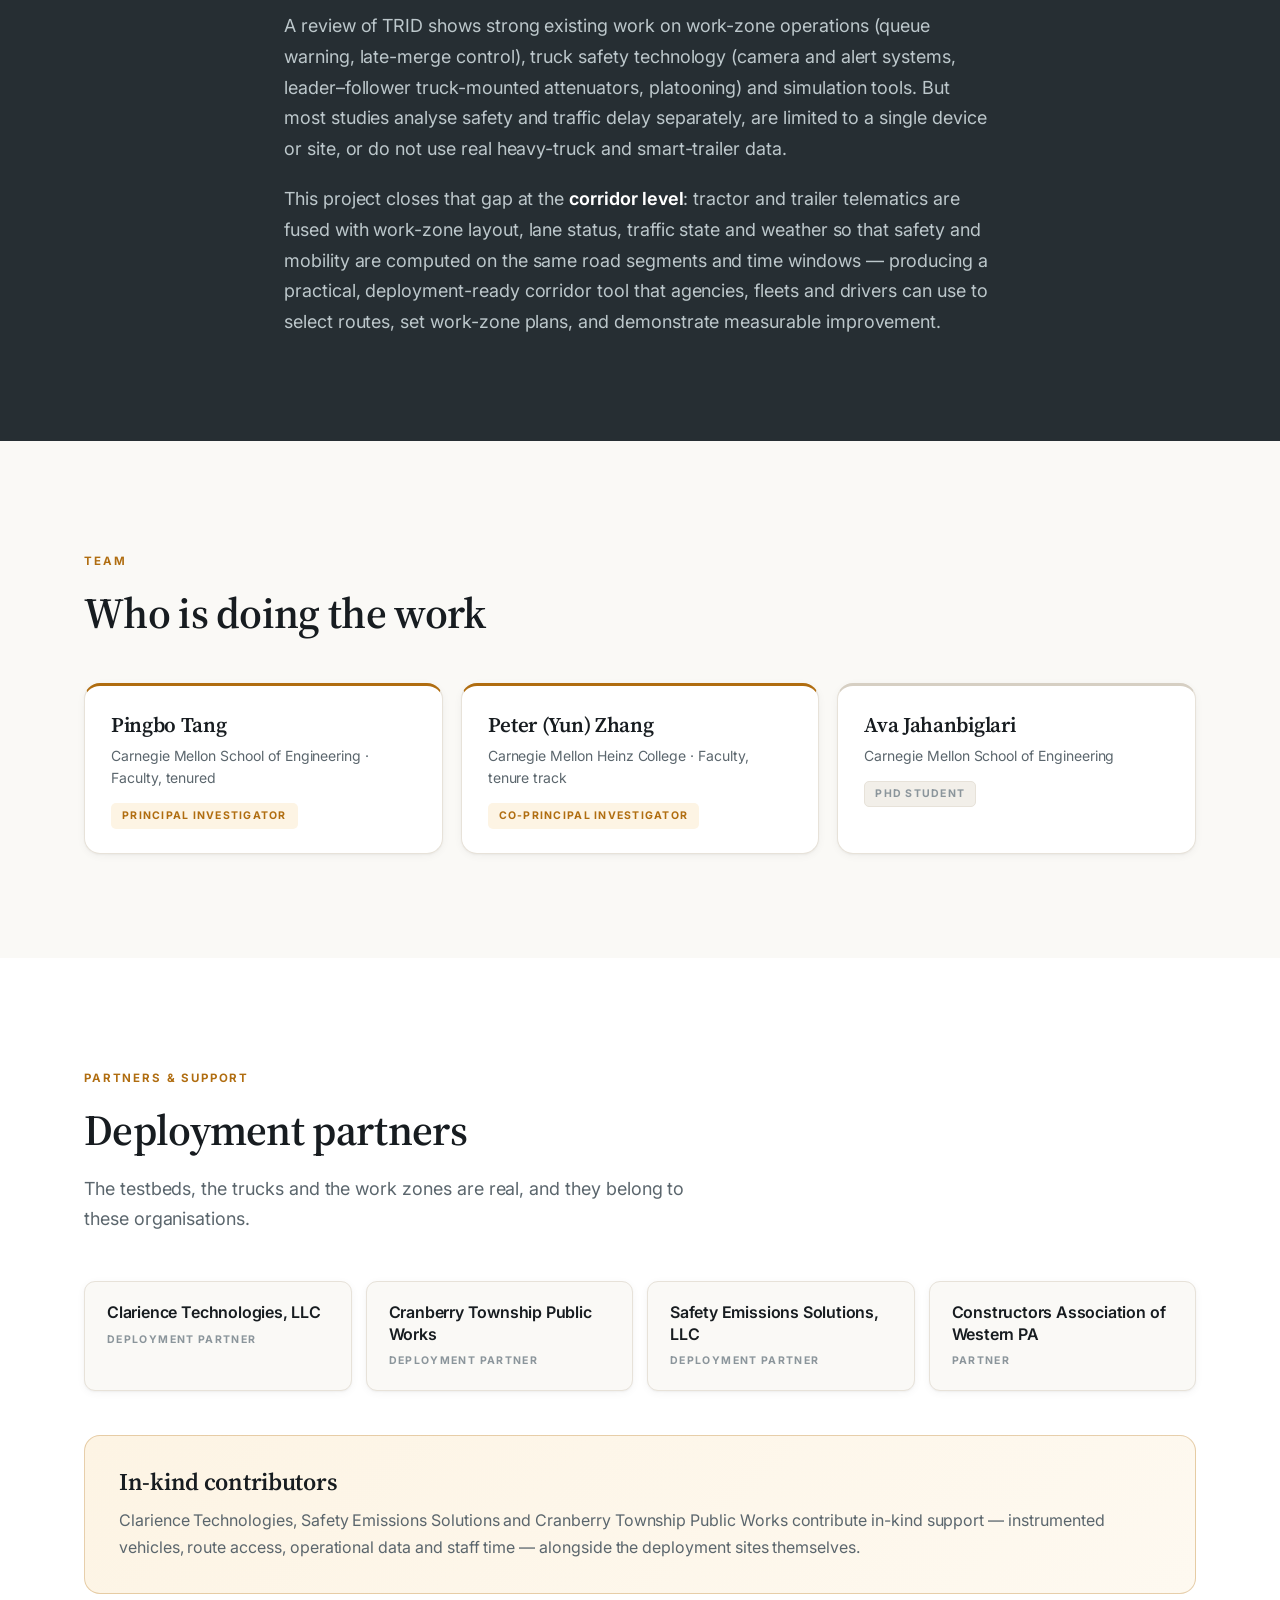
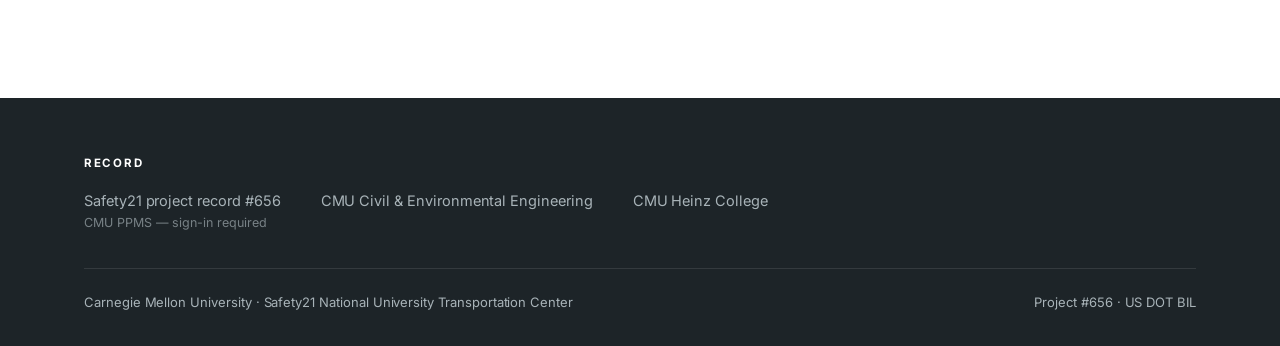
==== commit 6682a1ae: "Trim the footer, the grant dates and the RD&T placeholder - Remove the footer's "The project", "On t" ====
--- a/index.html
+++ b/index.html
@@ -83,7 +83,7 @@
 
     <p class="eyebrow">
       <span class="tag">Project #656</span>
-      <span>US DOT BIL · Safety21 · 2023–2028</span>
+      <span>US DOT BIL · Safety21</span>
     </p>
 
     <h1>Dynamic safety and mobility verification for <em>heavy-duty freight</em> in evolving work zones</h1>
@@ -525,8 +525,6 @@
 
     </div>
 
-    <p class="note mt-m reveal"><strong>Strategic description / RD&amp;T:</strong> left open until USDOT&rsquo;s new
-    priorities and RD&amp;T strategic goals are available in Spring 2026.</p>
   </div>
 </section>
 
@@ -682,50 +680,18 @@
 
 <footer class="footer">
   <div class="wrap">
-    <div class="footer-grid">
-      <div>
-        <h4>The project</h4>
-        <p>Dynamic Safety and Mobility Verification for Heavy-Duty Freight in Evolving Work Zones.<br><br>
-        Safety21 project&nbsp;#656 · US DOT BIL, 2023–2028 · Grant cycle 26–27 · Research, applied.</p>
-      </div>
-      <div>
-        <h4>On this site</h4>
-        <ul>
-          <li><a href="#problem">The problem</a></li>
-          <li><a href="#approach">The approach</a></li>
-          <li><a href="#system">The system</a></li>
-          <li><a href="#metrics">Safety metrics</a></li>
-          <li><a href="#testbeds">Testbeds</a></li>
-          <li><a href="#plan">Work plan</a></li>
-          <li><a href="#outputs">Outputs &amp; impacts</a></li>
-          <li><a href="#team">Team</a></li>
-          <li><a href="#partners">Partners</a></li>
-        </ul>
-      </div>
-      <div>
-        <h4>Year-one deliverables</h4>
-        <ul>
-          <li>SMVDT architecture &amp; safety-metrics specification</li>
-          <li>Rare-event scenario library, validated at PennSTART</li>
-          <li>Live corridor safety dashboard</li>
-          <li>Communication Risk Detection Interface</li>
-          <li>Public Safety–Mobility Dataset</li>
-          <li>Policy brief for statewide scaling</li>
-        </ul>
-      </div>
-      <div>
-        <h4>Record</h4>
-        <ul>
-          <li><a href="https://ppms.cit.cmu.edu/projects/detail/656" rel="noopener">Safety21 project record #656</a><br>
-            <span style="font-size:12.5px;opacity:.8">CMU PPMS — sign-in required</span></li>
-          <li><a href="https://www.cmu.edu/cee/" rel="noopener">CMU Civil &amp; Environmental Engineering</a></li>
-          <li><a href="https://www.heinz.cmu.edu/" rel="noopener">CMU Heinz College</a></li>
-        </ul>
-      </div>
+    <div class="footer-links">
+      <h4>Record</h4>
+      <ul>
+        <li><a href="https://ppms.cit.cmu.edu/projects/detail/656" rel="noopener">Safety21 project record #656</a>
+          <span class="sub">CMU PPMS — sign-in required</span></li>
+        <li><a href="https://www.cmu.edu/cee/" rel="noopener">CMU Civil &amp; Environmental Engineering</a></li>
+        <li><a href="https://www.heinz.cmu.edu/" rel="noopener">CMU Heinz College</a></li>
+      </ul>
     </div>
     <div class="footer-base">
       <span>Carnegie Mellon University · Safety21 National University Transportation Center</span>
-      <span>Project #656 · US DOT BIL · 2023–2028</span>
+      <span>Project #656 · US DOT BIL</span>
     </div>
   </div>
 </footer>
--- a/assets/css/site.css
+++ b/assets/css/site.css
@@ -498,16 +498,19 @@
 .callout p{color:var(--ink-2);font-size:16px;line-height:1.7}
 
 /* ---------- footer ---------- */
-.footer{background:var(--slate-3);color:var(--on-slate-2);padding:72px 0 36px}
-.footer-grid{display:grid;grid-template-columns:repeat(auto-fit,minmax(min(100%,215px),1fr));gap:40px}
+.footer{background:var(--slate-3);color:var(--on-slate-2);padding:56px 0 32px}
 .footer h4{color:#fff;font-size:11.5px;letter-spacing:.15em;text-transform:uppercase;margin-bottom:16px;font-weight:700}
 .footer p{font-size:14.5px;line-height:1.7}
-.footer ul{list-style:none;padding:0;margin:0;display:grid;gap:9px}
-.footer li{font-size:14.5px;line-height:1.6}
+.footer-links ul{
+  list-style:none;padding:0;margin:0;
+  display:flex;flex-wrap:wrap;gap:14px 40px;
+}
+.footer-links li{font-size:14.5px;line-height:1.5}
+.footer-links .sub{display:block;font-size:12.5px;opacity:.65;margin-top:2px}
 .footer a{color:var(--on-slate-2);text-decoration:none;transition:color .16s ease}
 .footer a:hover{color:var(--amber-hi)}
 .footer-base{
-  margin-top:48px;padding-top:24px;border-top:1px solid rgba(255,255,255,.1);
+  margin-top:36px;padding-top:22px;border-top:1px solid rgba(255,255,255,.1);
   display:flex;flex-wrap:wrap;gap:12px 28px;justify-content:space-between;font-size:13px;
 }
 
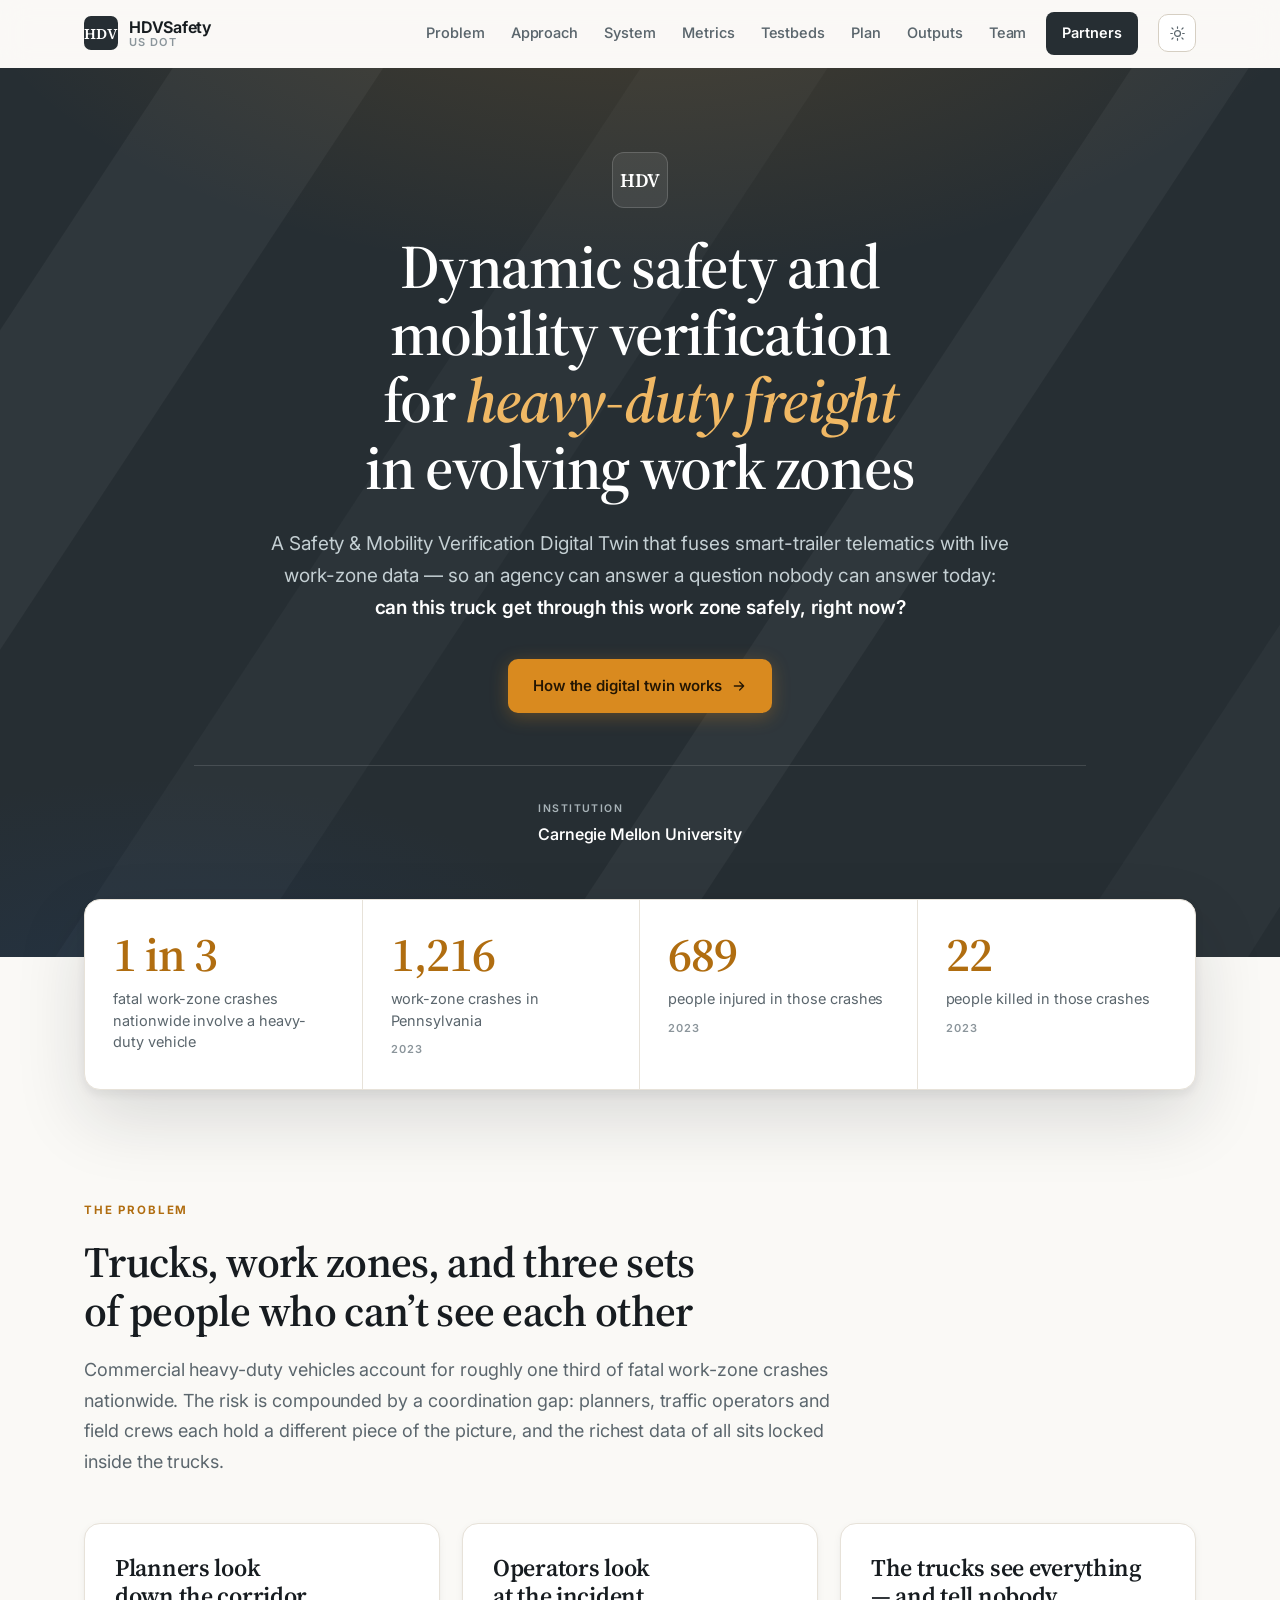
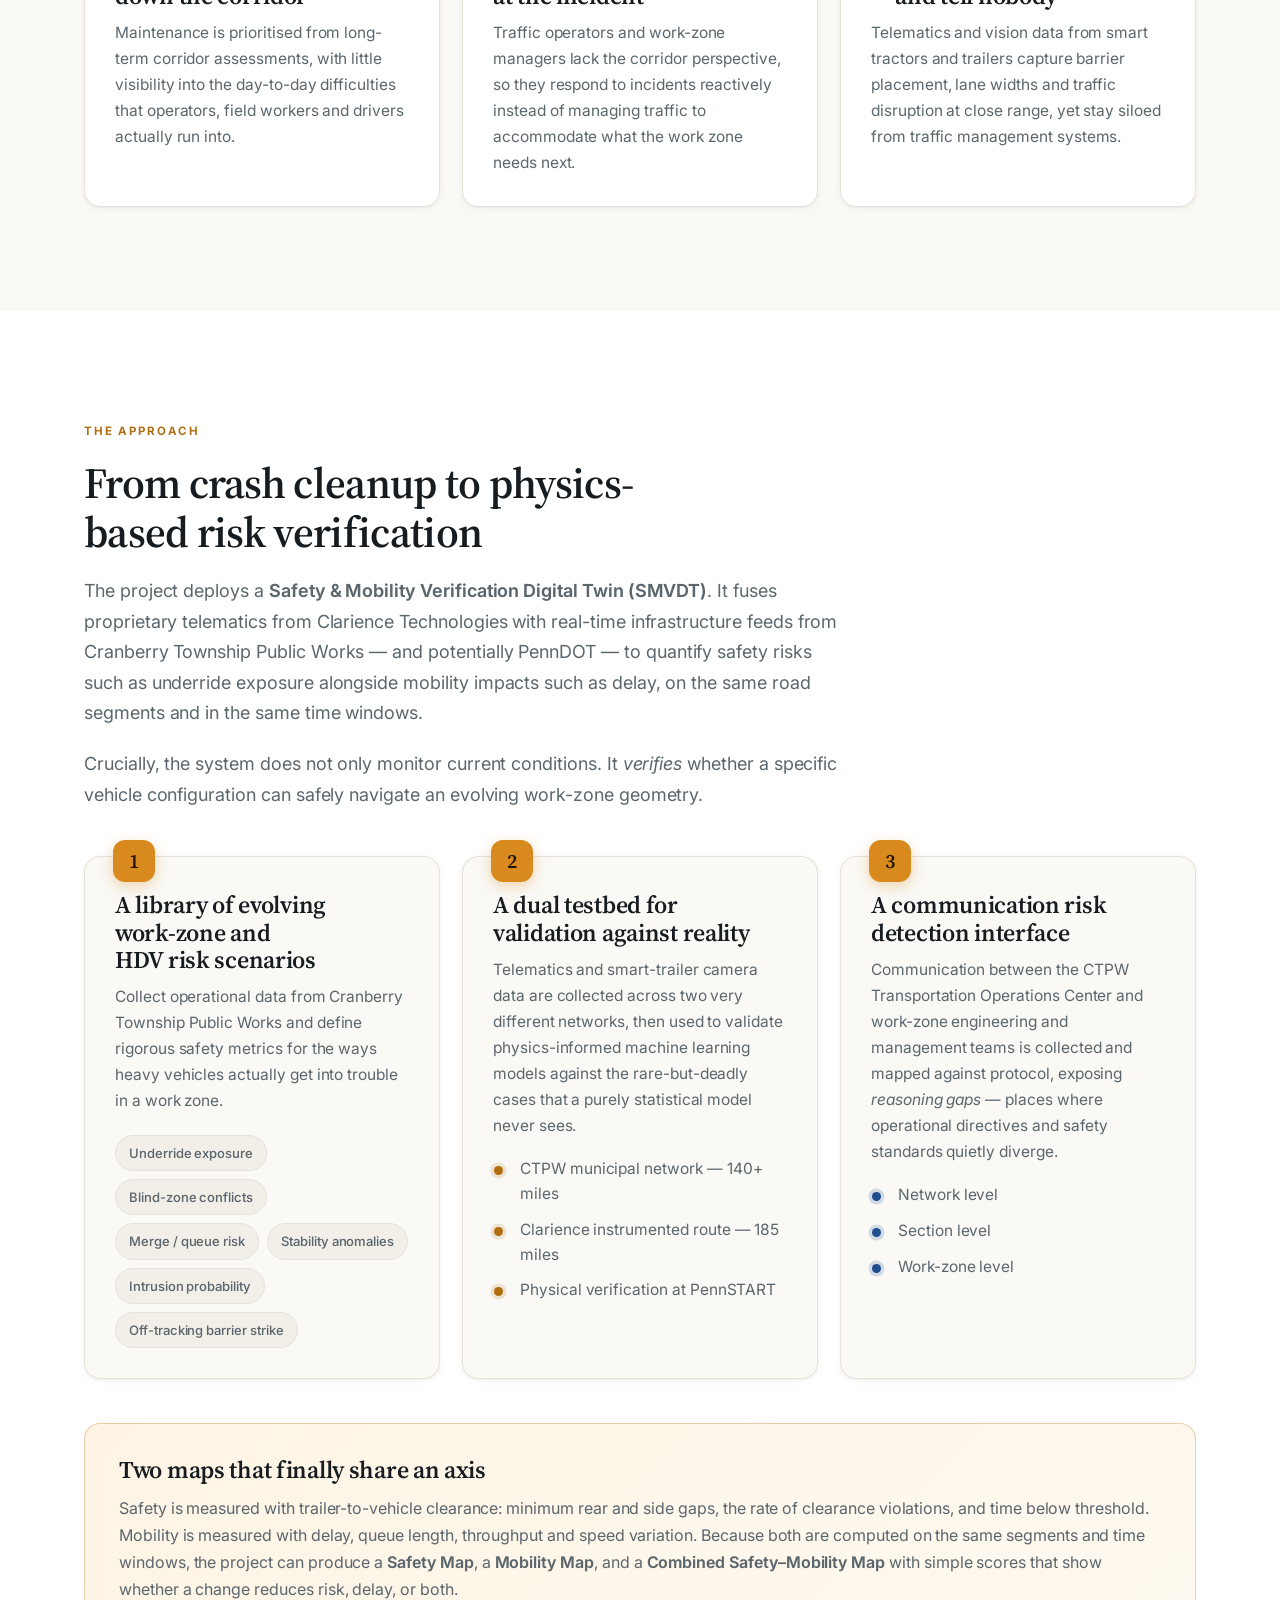
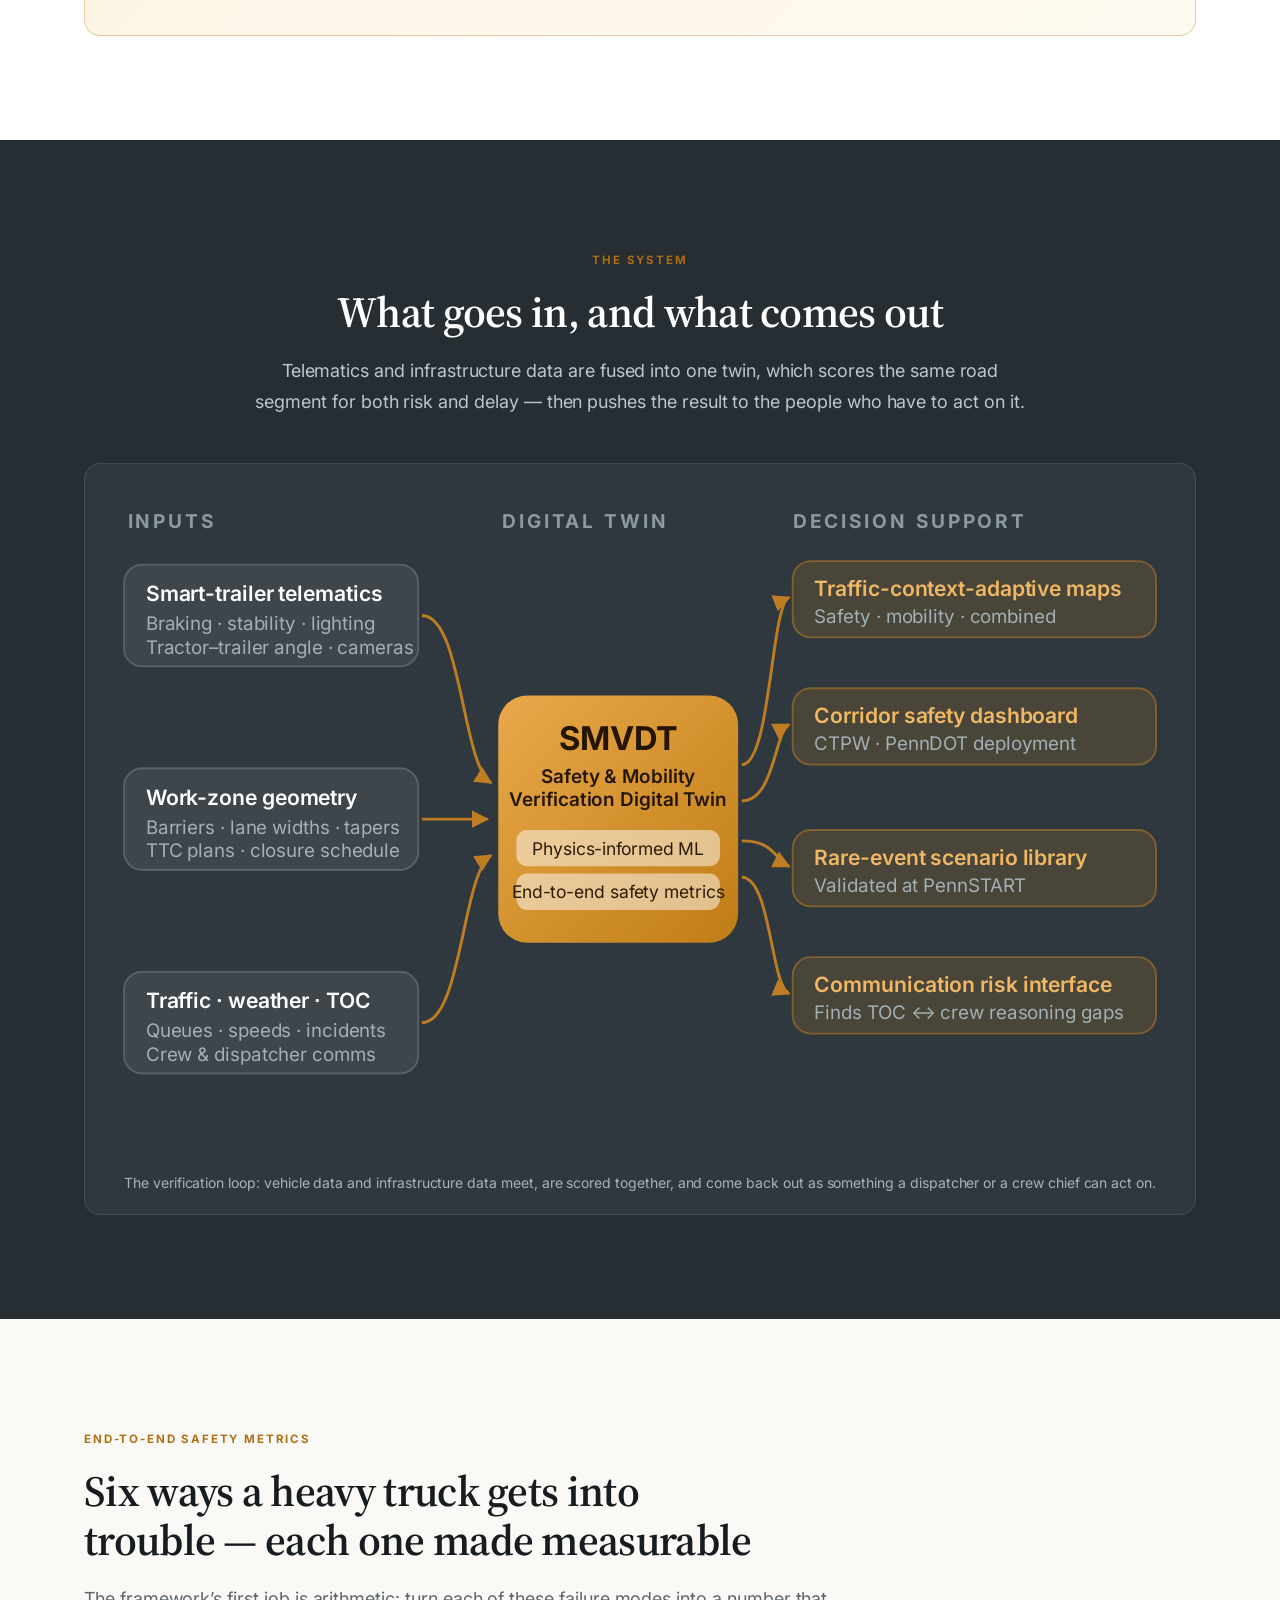
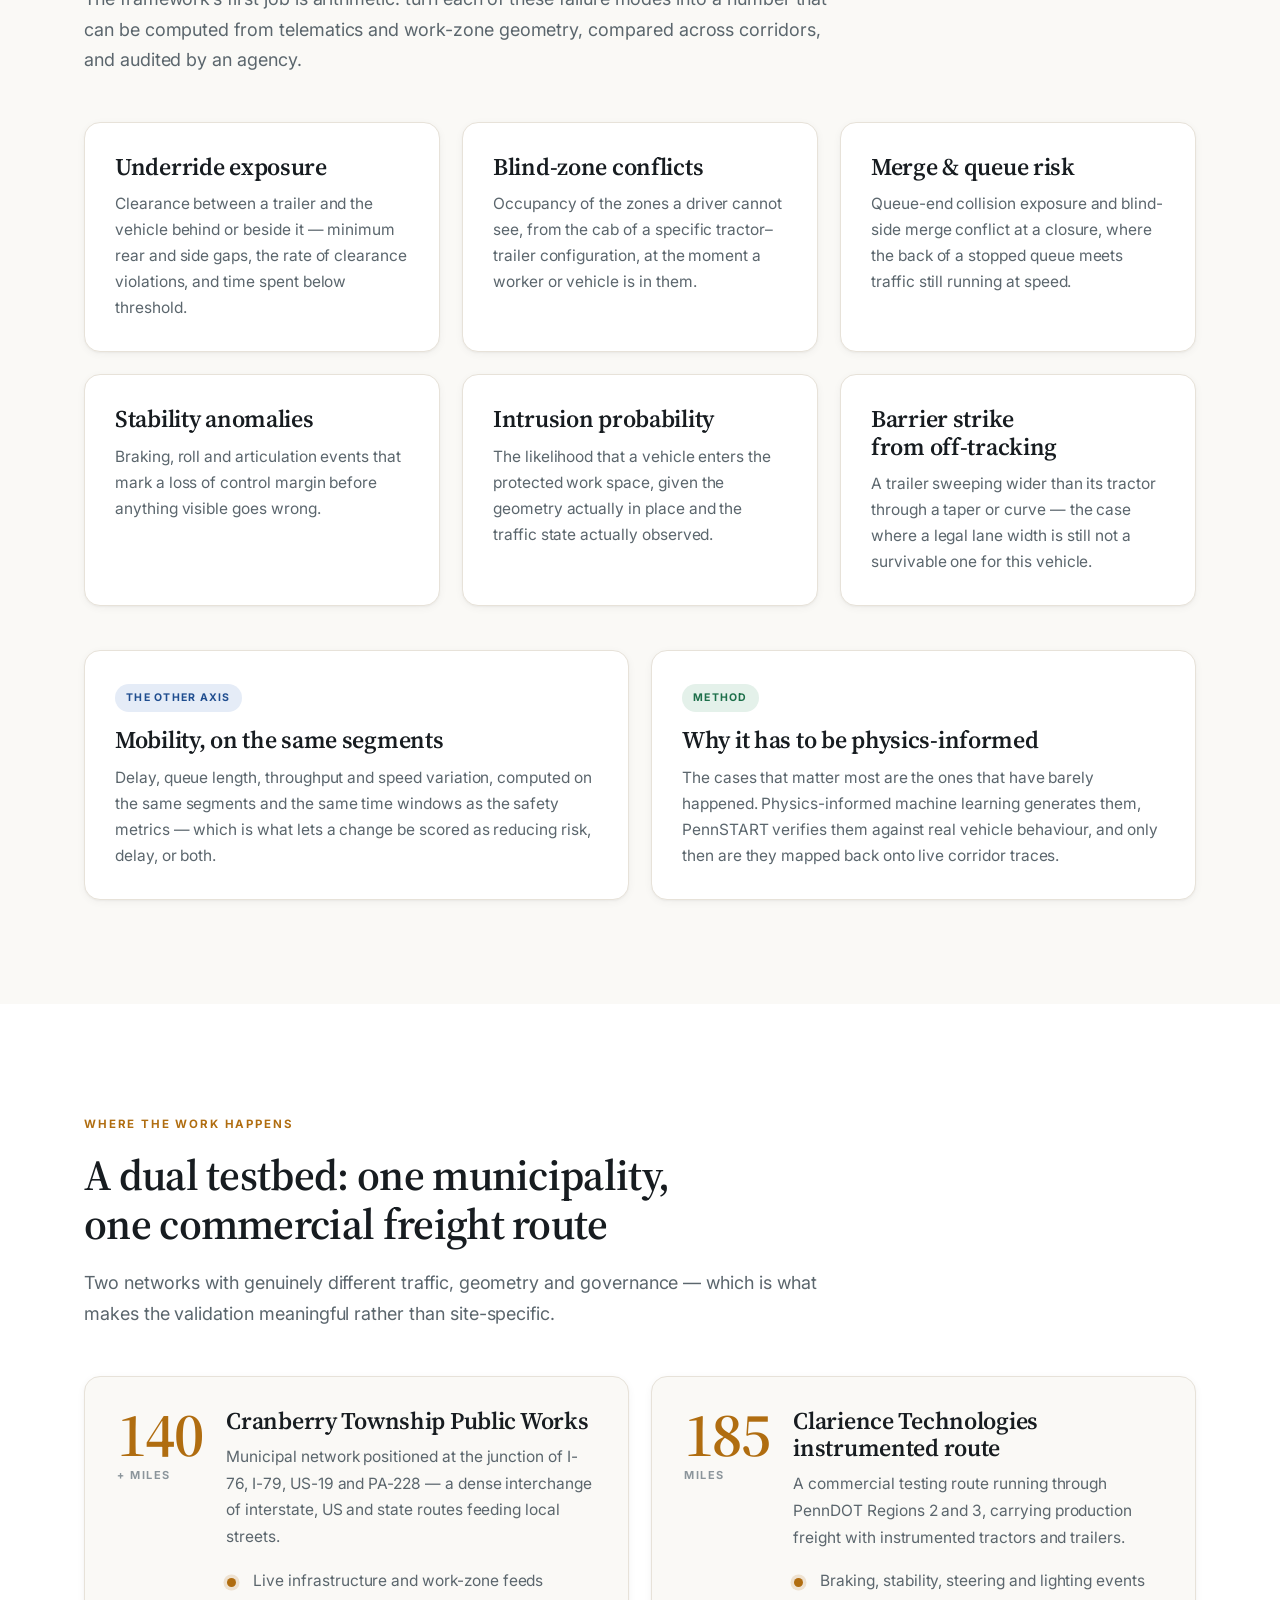
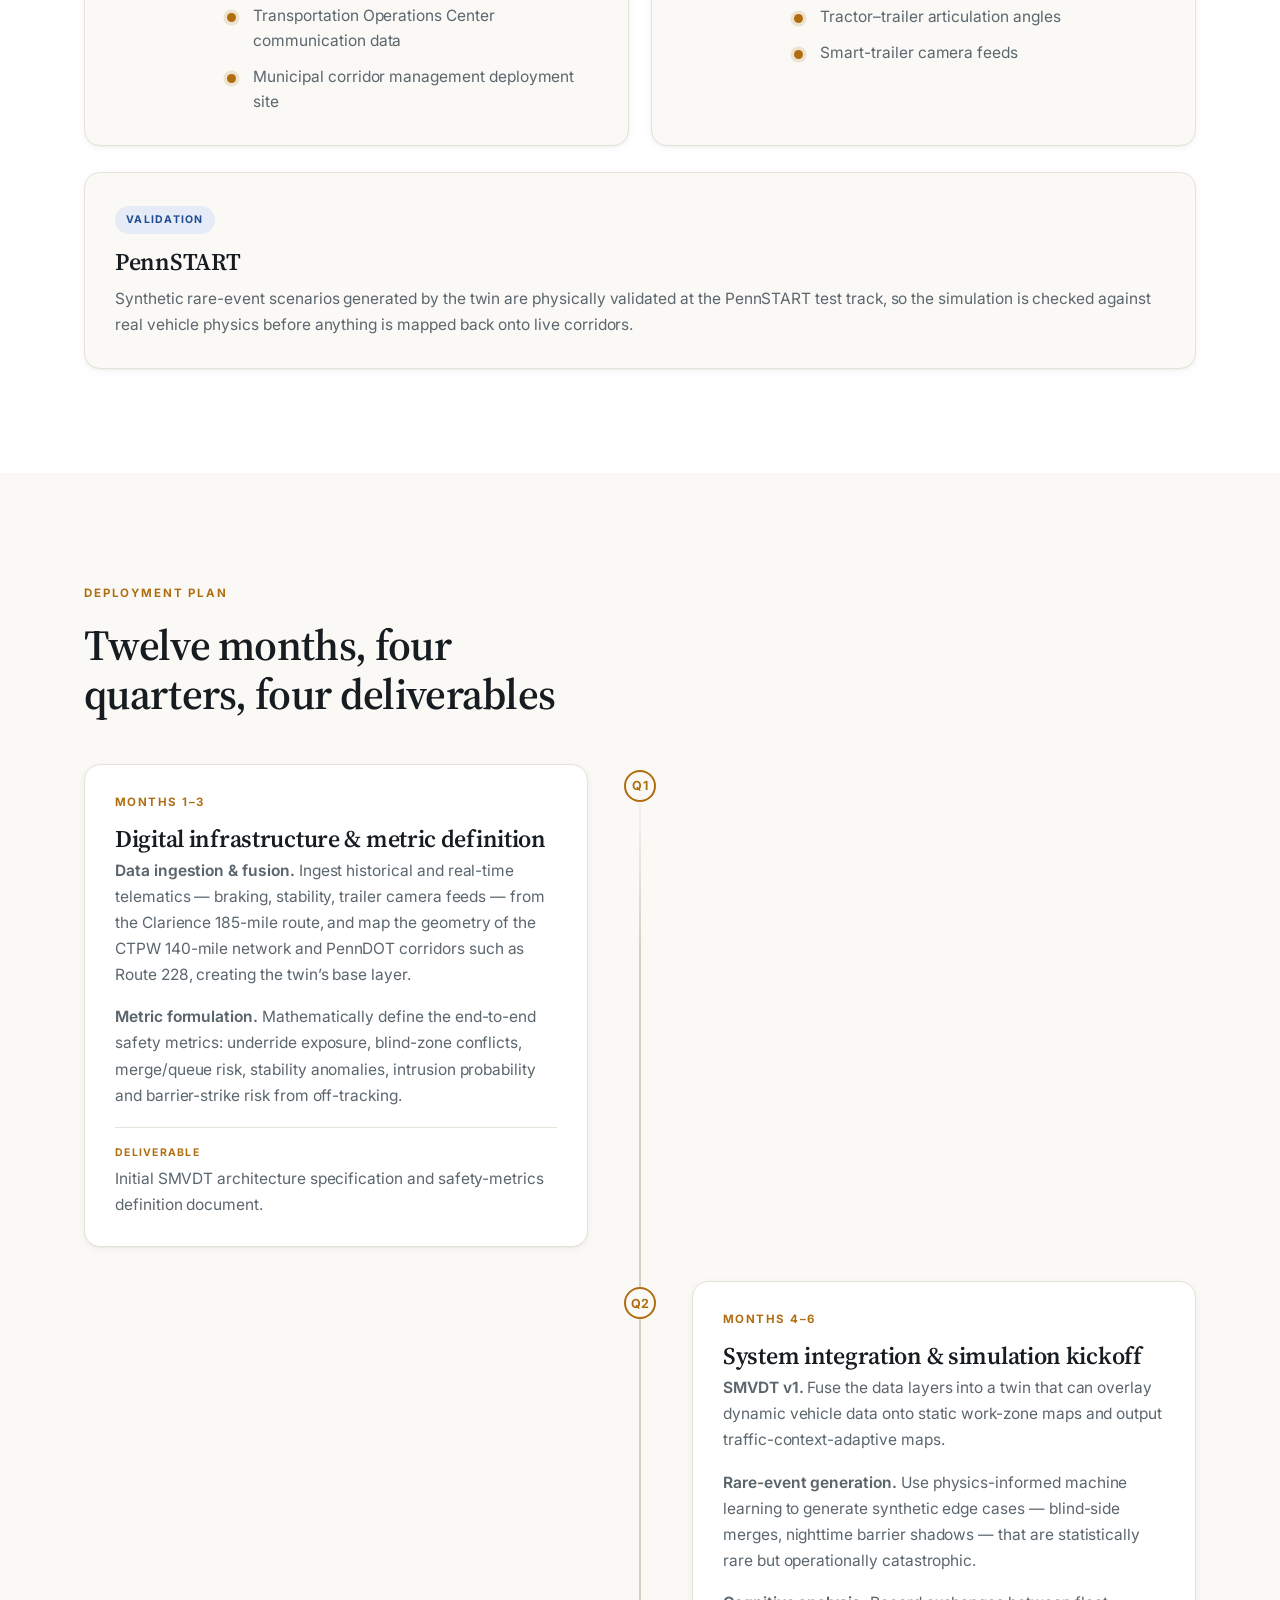
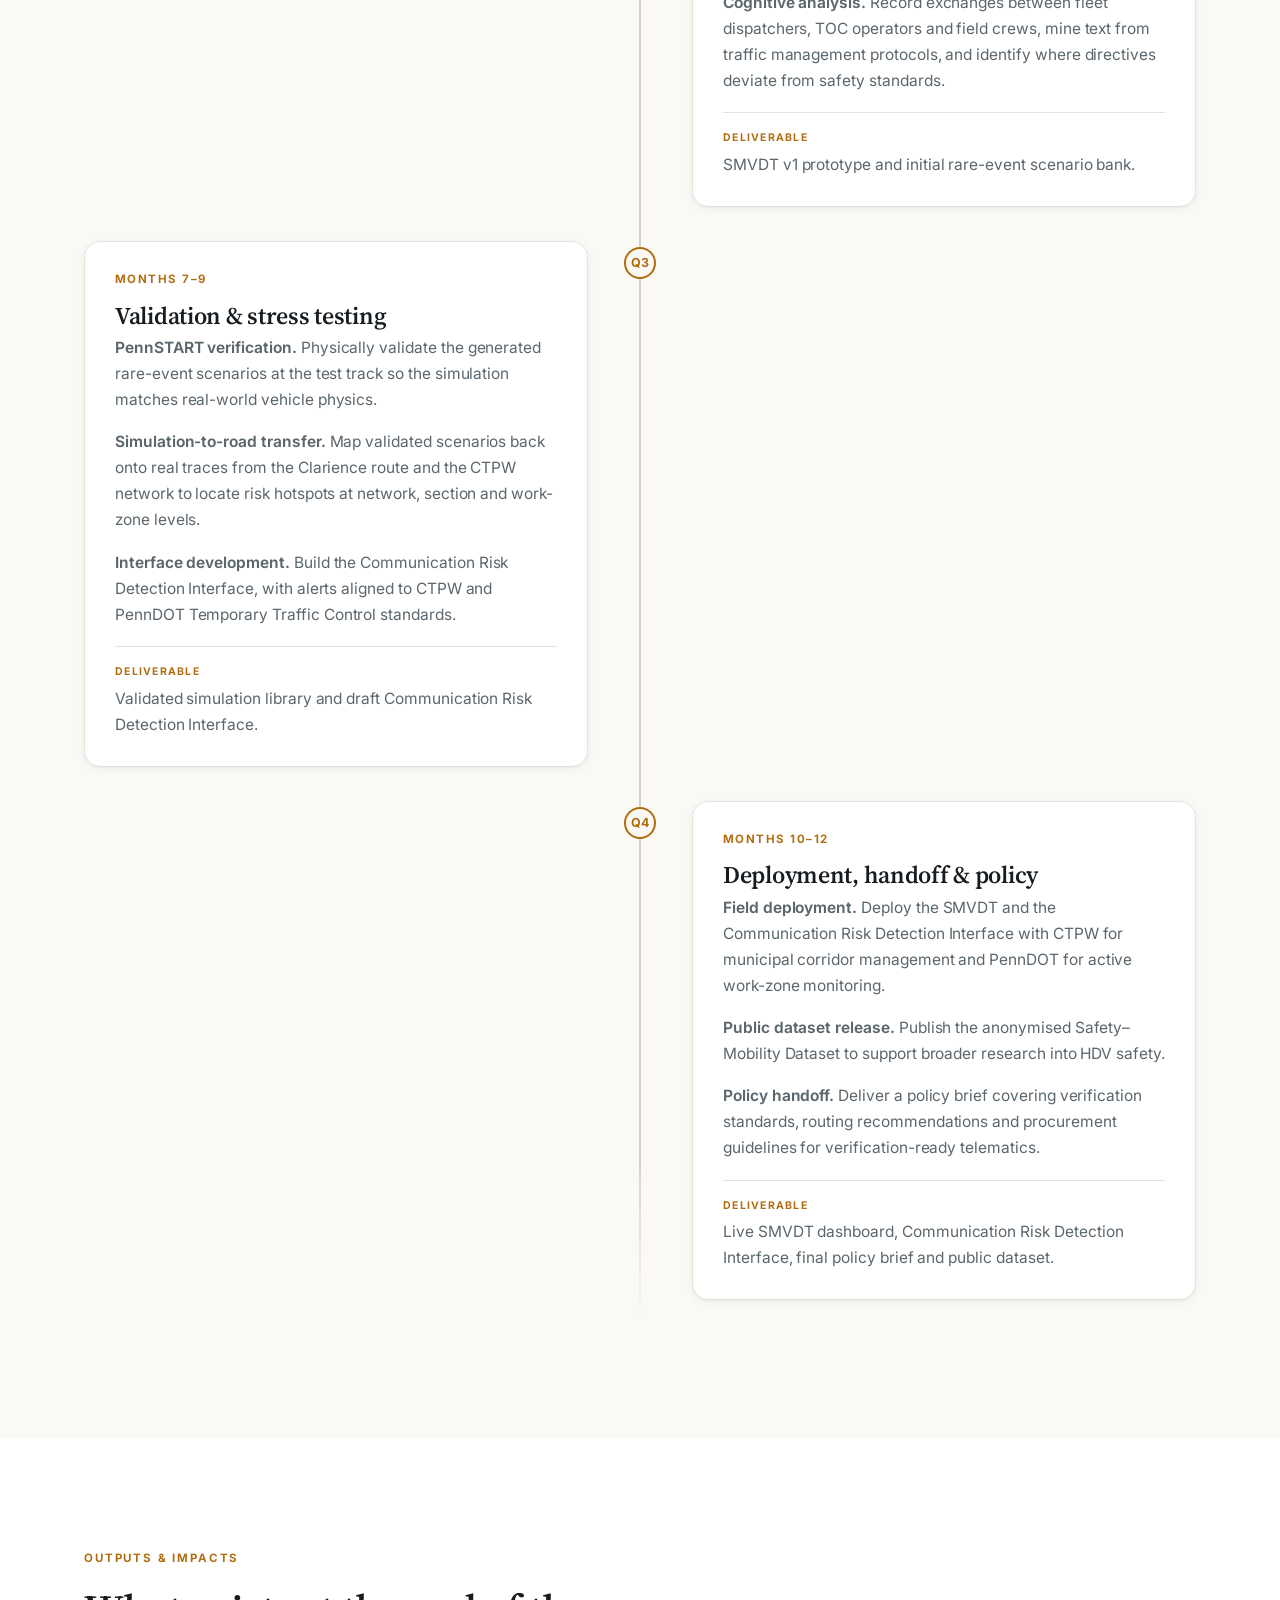
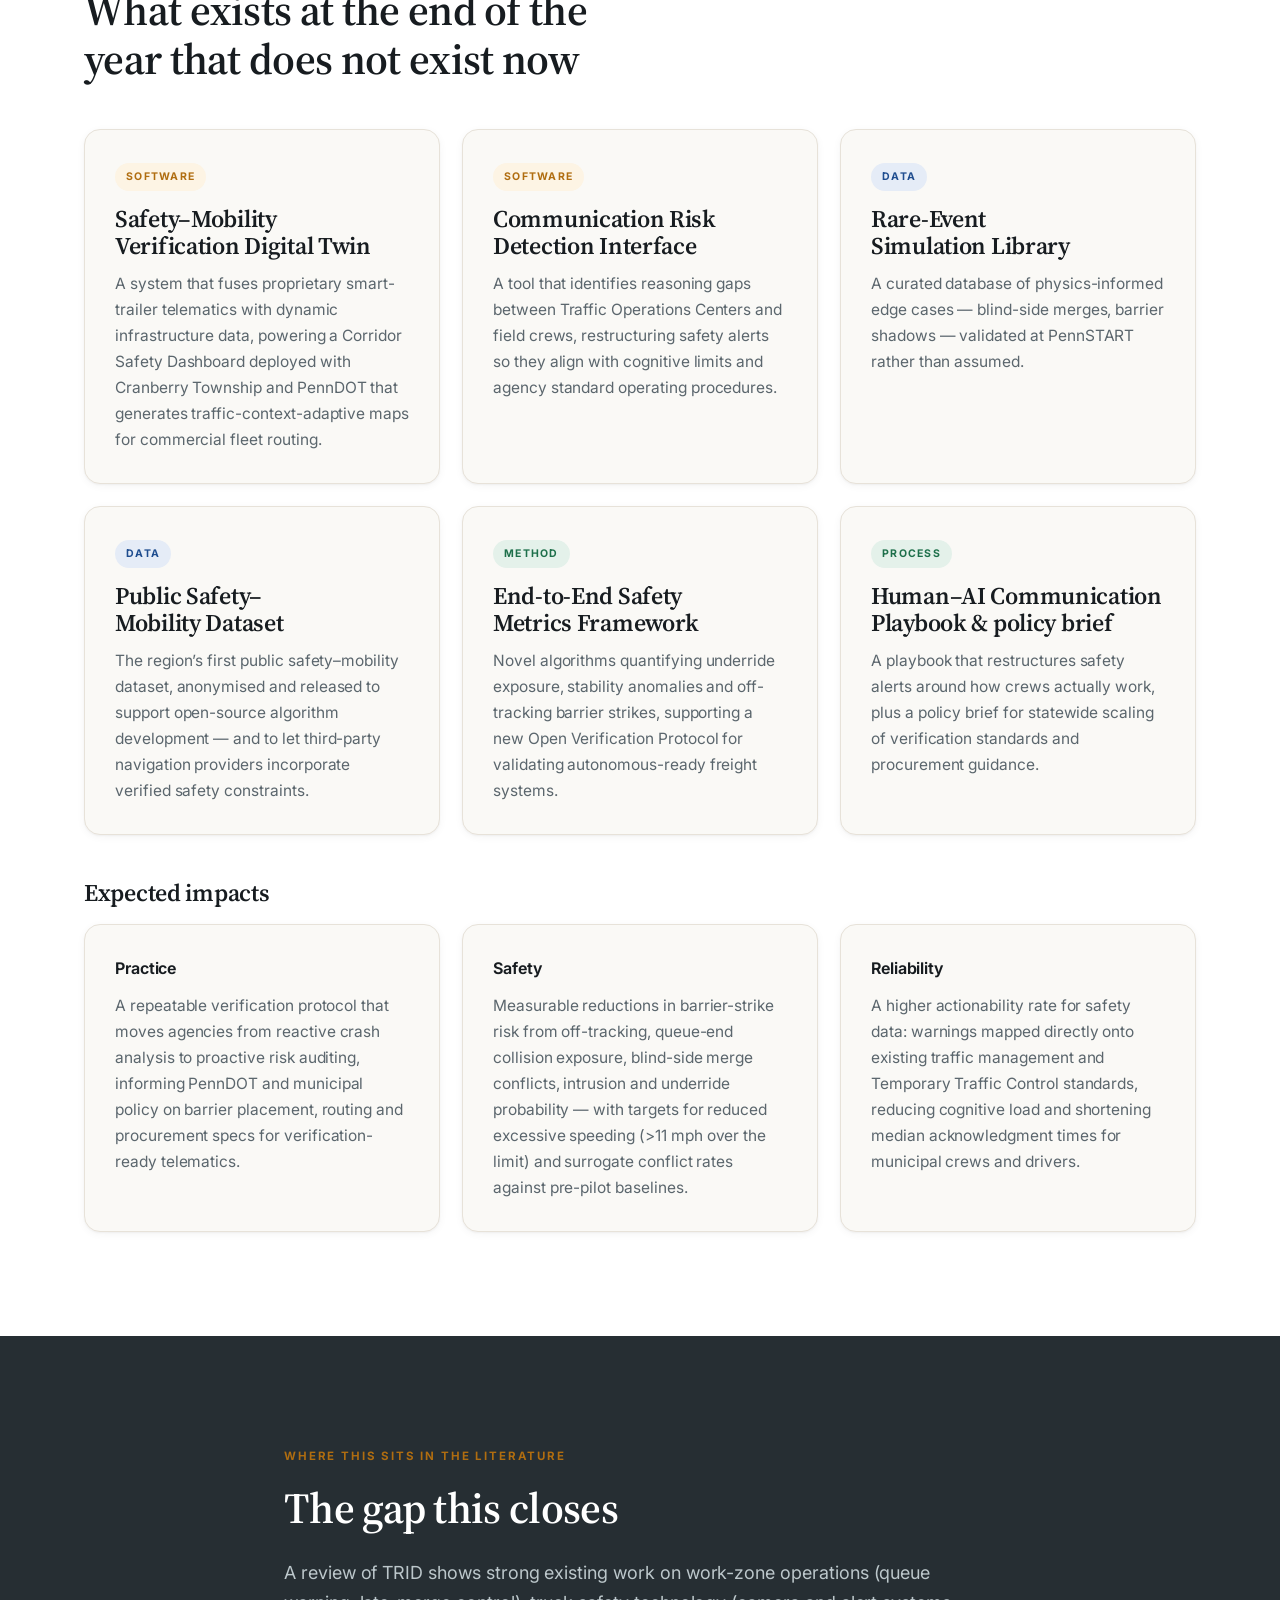
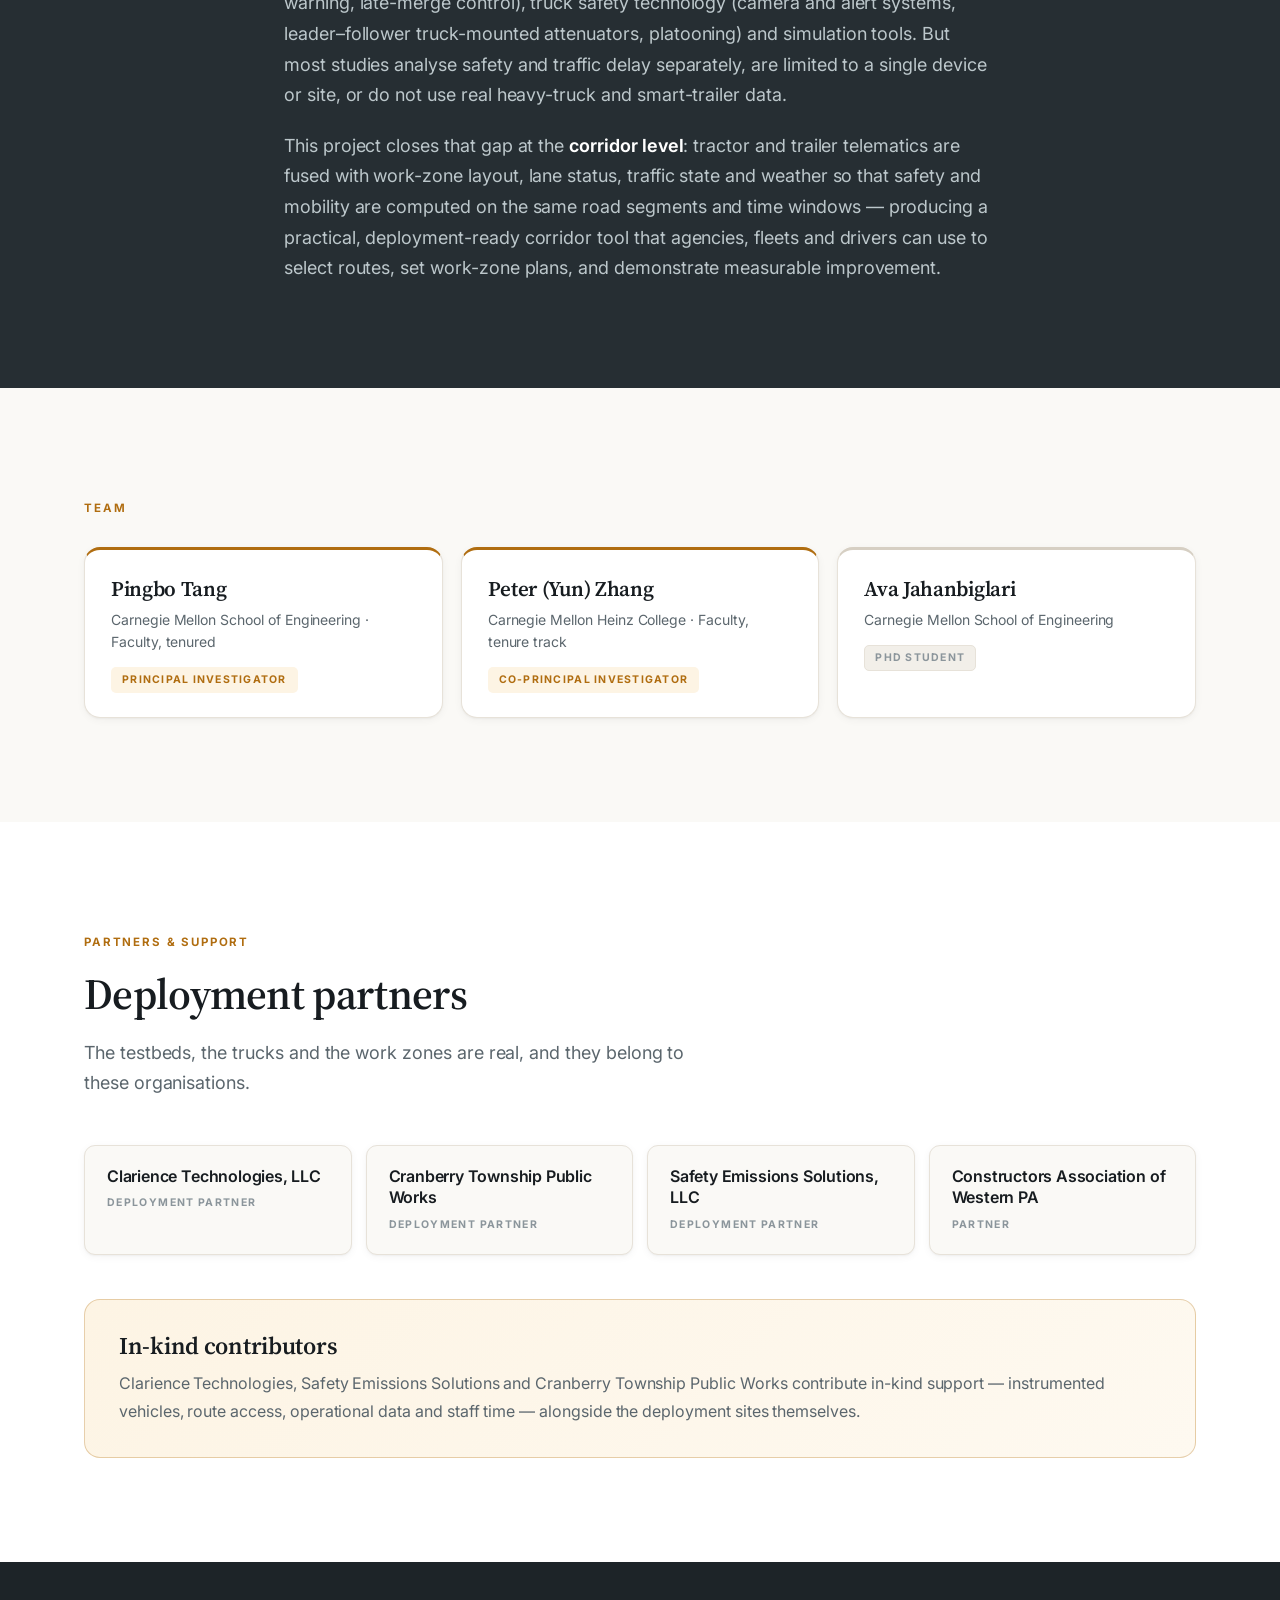
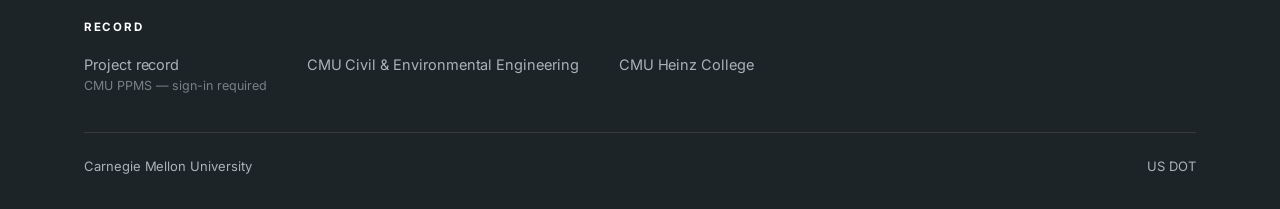
==== commit 2934c89e: "Strip the grant identifiers down to US DOT - Remove the hero eyebrow (project number and programme l" ====
--- a/index.html
+++ b/index.html
@@ -4,10 +4,10 @@
 <meta charset="utf-8">
 <meta name="viewport" content="width=device-width, initial-scale=1">
 <title>Dynamic Safety &amp; Mobility Verification for Heavy-Duty Freight in Evolving Work Zones</title>
-<meta name="description" content="Safety21 project #656 — a Safety &amp; Mobility Verification Digital Twin (SMVDT) fusing smart-trailer telematics with live work-zone data to verify heavy-duty vehicle safety and mobility in evolving work zones.">
+<meta name="description" content="A Safety &amp; Mobility Verification Digital Twin (SMVDT) fusing smart-trailer telematics with live work-zone data to verify heavy-duty vehicle safety and mobility in evolving work zones.">
 <meta name="color-scheme" content="light dark">
 <meta property="og:title" content="Dynamic Safety &amp; Mobility Verification for Heavy-Duty Freight in Evolving Work Zones">
-<meta property="og:description" content="Safety21 (US DOT BIL) project #656 at Carnegie Mellon University — a digital twin that verifies whether a specific truck can safely navigate an evolving work zone.">
+<meta property="og:description" content="A US DOT research project at Carnegie Mellon University — a digital twin that verifies whether a specific truck can safely navigate an evolving work zone.">
 <meta property="og:type" content="website">
 <link rel="preconnect" href="https://fonts.googleapis.com">
 <link rel="preconnect" href="https://fonts.gstatic.com" crossorigin>
@@ -36,7 +36,7 @@
       <span class="brand-mark" data-logo="assets/img/logo.png">HDV</span>
       <span class="brand-txt">
         <b>HDVSafety</b>
-        <span>Safety21 · #656</span>
+        <span>US DOT</span>
       </span>
     </a>
     <button class="icon-btn nav-toggle" id="navToggle" aria-expanded="false" aria-controls="nav" aria-label="Open navigation">
@@ -81,11 +81,6 @@
   <div class="hero-in">
     <div class="hero-logo" data-logo="assets/img/logo.png">HDV</div>
 
-    <p class="eyebrow">
-      <span class="tag">Project #656</span>
-      <span>US DOT BIL · Safety21</span>
-    </p>
-
     <h1>Dynamic safety and mobility verification for <em>heavy-duty freight</em> in evolving work zones</h1>
 
     <p class="hero-lede">
@@ -99,13 +94,10 @@
         How the digital twin works
         <svg viewBox="0 0 24 24" aria-hidden="true"><path d="M5 12h14M13 6l6 6-6 6"/></svg>
       </a>
-      <a class="btn btn-ghost" href="#plan">The 12-month plan</a>
     </div>
 
     <div class="hero-meta">
-      <div><span>Principal investigator</span><b>Pingbo Tang</b></div>
       <div><span>Institution</span><b>Carnegie Mellon University</b></div>
-      <div><span>Grant cycle</span><b>Safety21 · 26–27</b></div>
     </div>
   </div>
 </section>
@@ -626,9 +618,8 @@
 <!-- ====================== TEAM ====================== -->
 <section class="section" id="team">
   <div class="wrap">
-    <div class="sec-head reveal">
+    <div class="sec-head label-only reveal">
       <span class="sec-kicker">Team</span>
-      <h2>Who is doing the work</h2>
     </div>
 
     <div class="people reveal">
@@ -683,15 +674,15 @@
     <div class="footer-links">
       <h4>Record</h4>
       <ul>
-        <li><a href="https://ppms.cit.cmu.edu/projects/detail/656" rel="noopener">Safety21 project record #656</a>
+        <li><a href="https://ppms.cit.cmu.edu/projects/detail/656" rel="noopener">Project record</a>
           <span class="sub">CMU PPMS — sign-in required</span></li>
         <li><a href="https://www.cmu.edu/cee/" rel="noopener">CMU Civil &amp; Environmental Engineering</a></li>
         <li><a href="https://www.heinz.cmu.edu/" rel="noopener">CMU Heinz College</a></li>
       </ul>
     </div>
     <div class="footer-base">
-      <span>Carnegie Mellon University · Safety21 National University Transportation Center</span>
-      <span>Project #656 · US DOT BIL</span>
+      <span>Carnegie Mellon University</span>
+      <span>US DOT</span>
     </div>
   </div>
 </footer>
--- a/assets/css/site.css
+++ b/assets/css/site.css
@@ -338,6 +338,9 @@
 
 .sec-head{max-width:70ch;margin-bottom:46px}
 .sec-head.center{margin-inline:auto;text-align:center}
+/* a section headed by the kicker alone needs far less air beneath it */
+.sec-head.label-only{margin-bottom:26px}
+.sec-head.label-only .sec-kicker{margin-bottom:0}
 .sec-kicker{
   display:inline-block;font-size:11.5px;font-weight:680;letter-spacing:.16em;text-transform:uppercase;
   color:var(--amber);margin-bottom:16px;
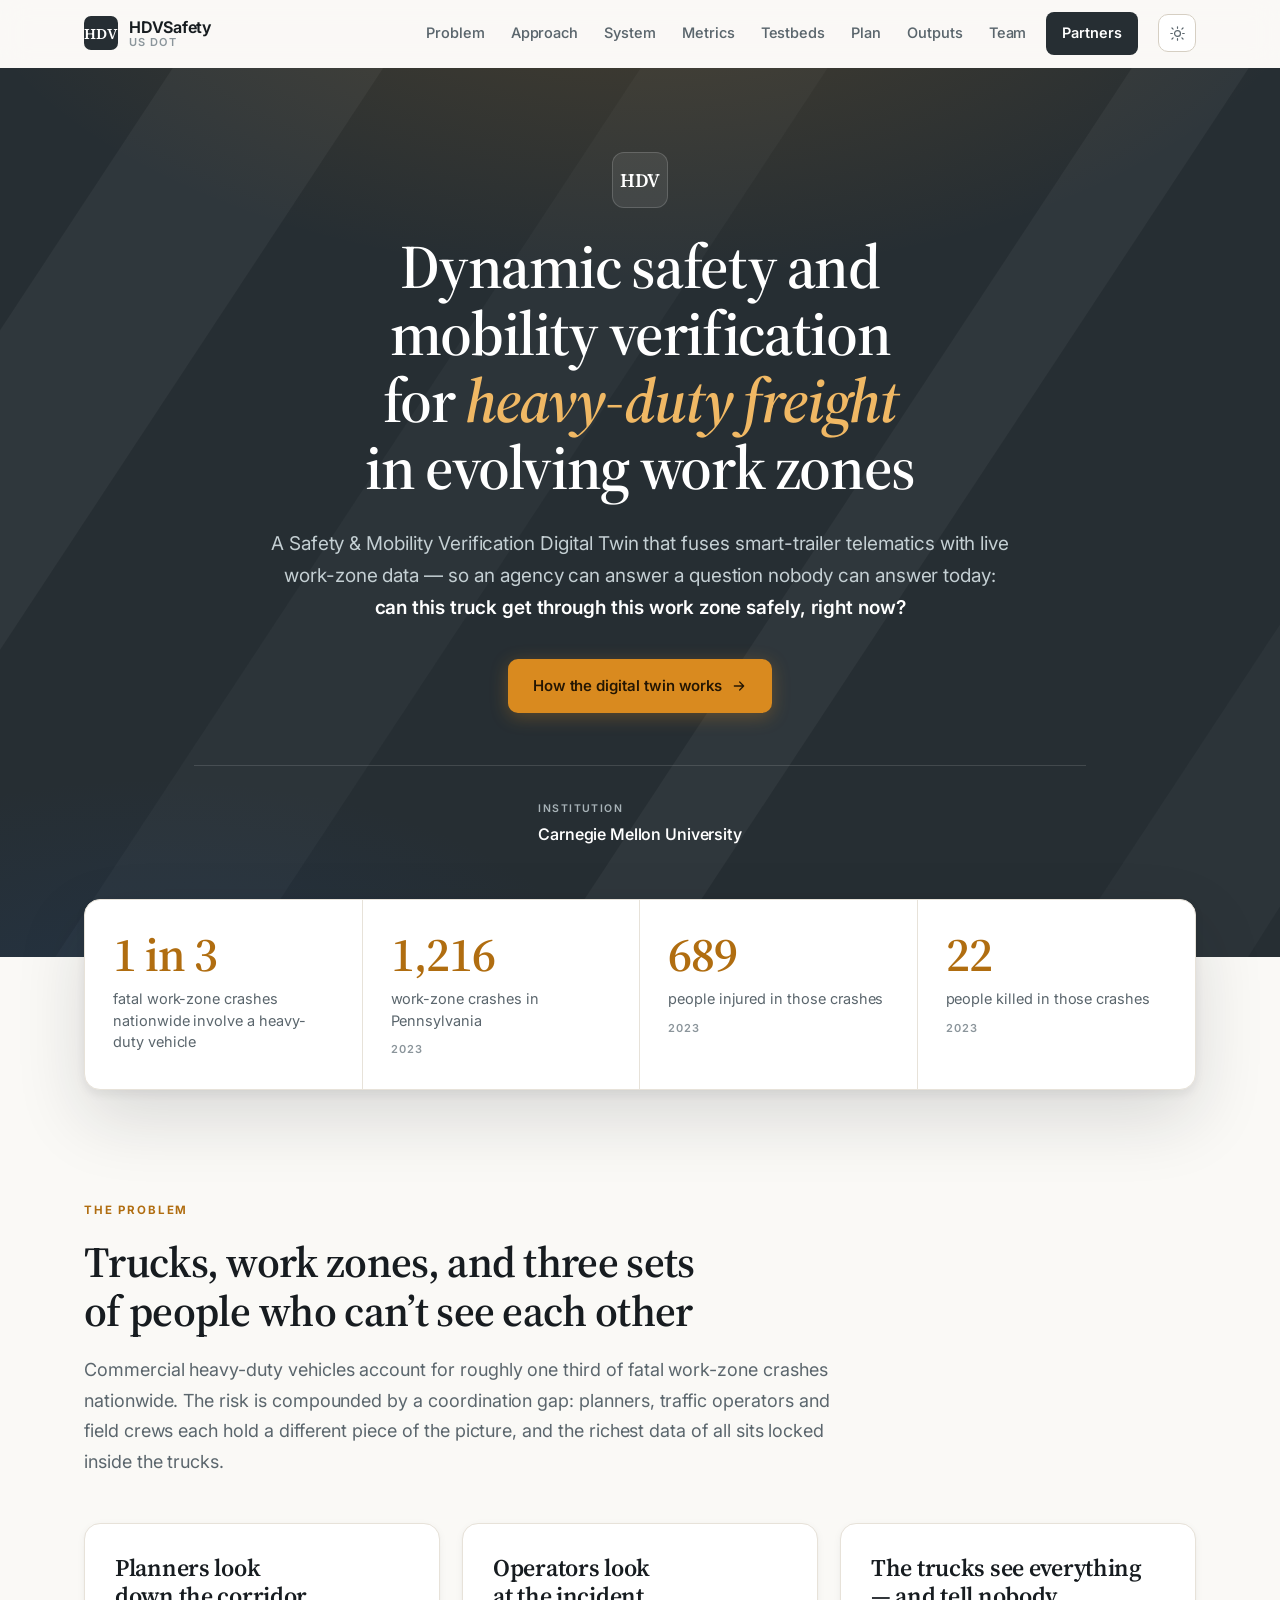
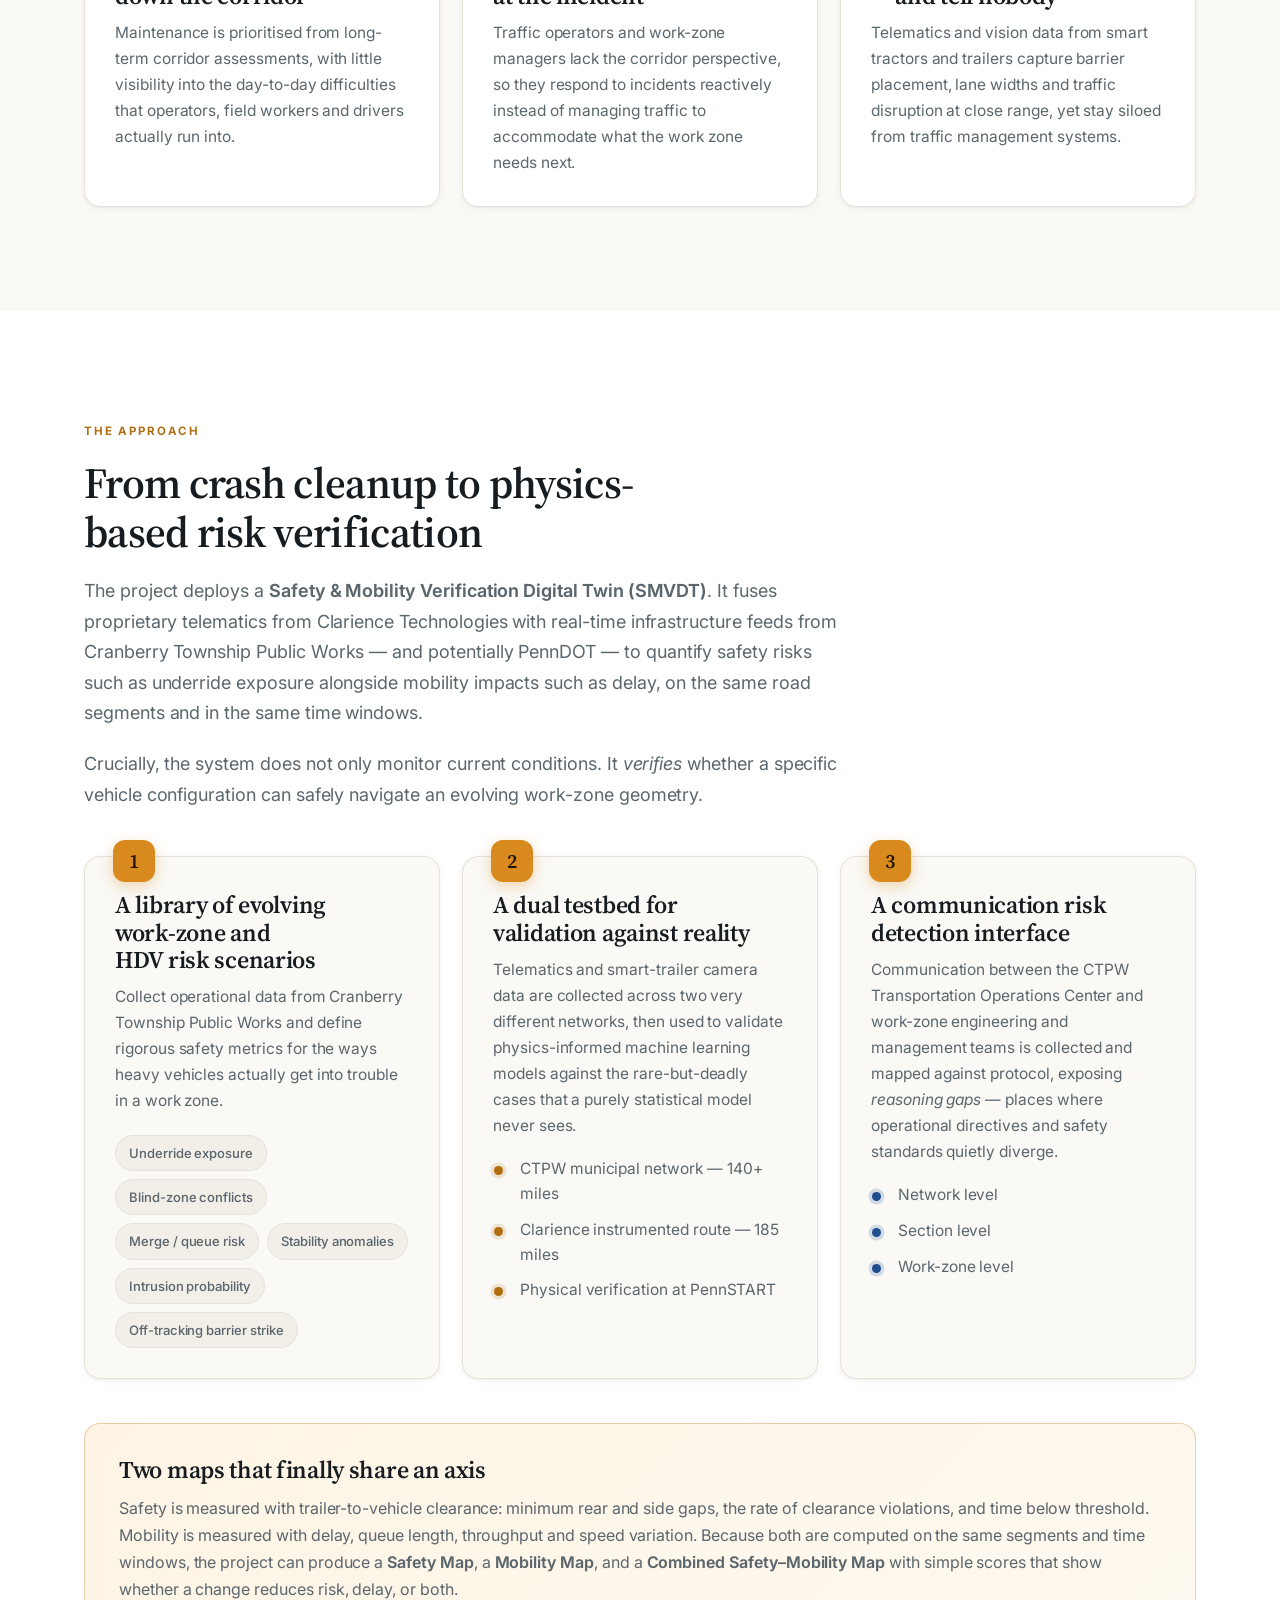
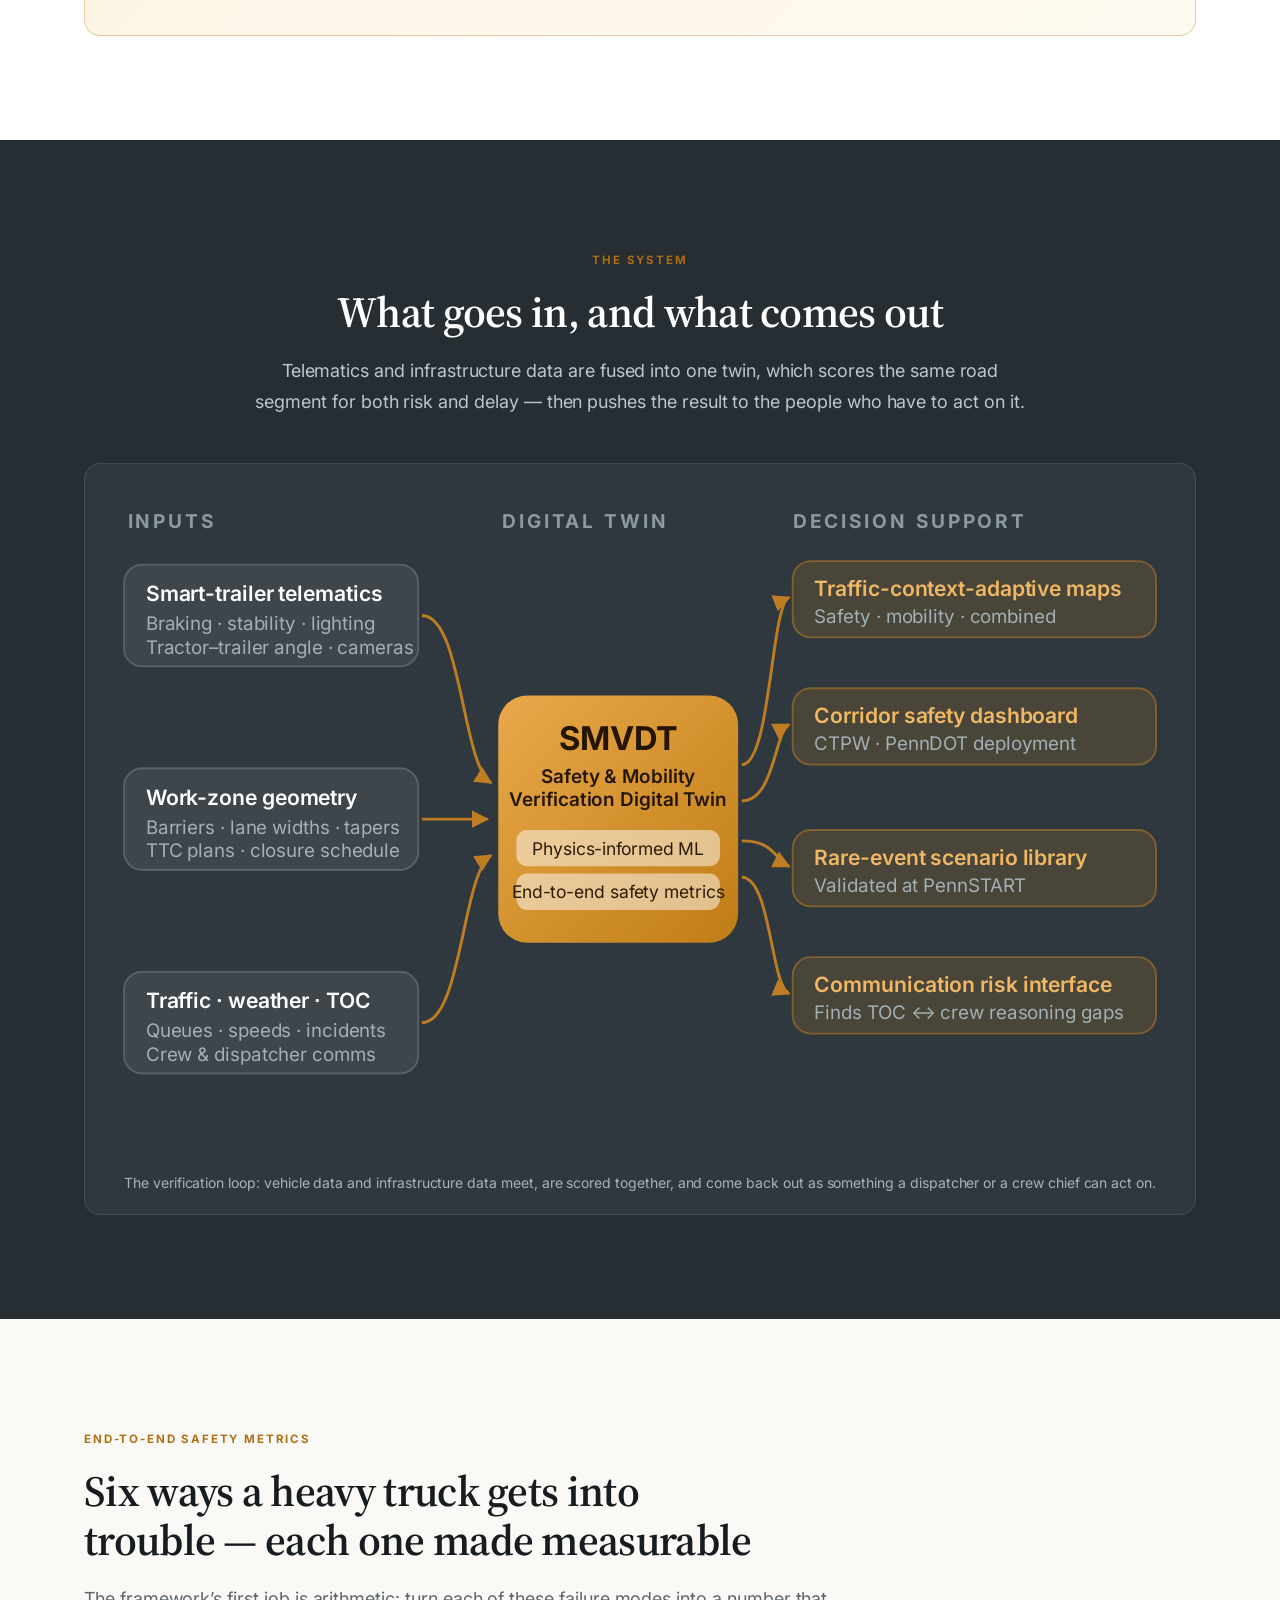
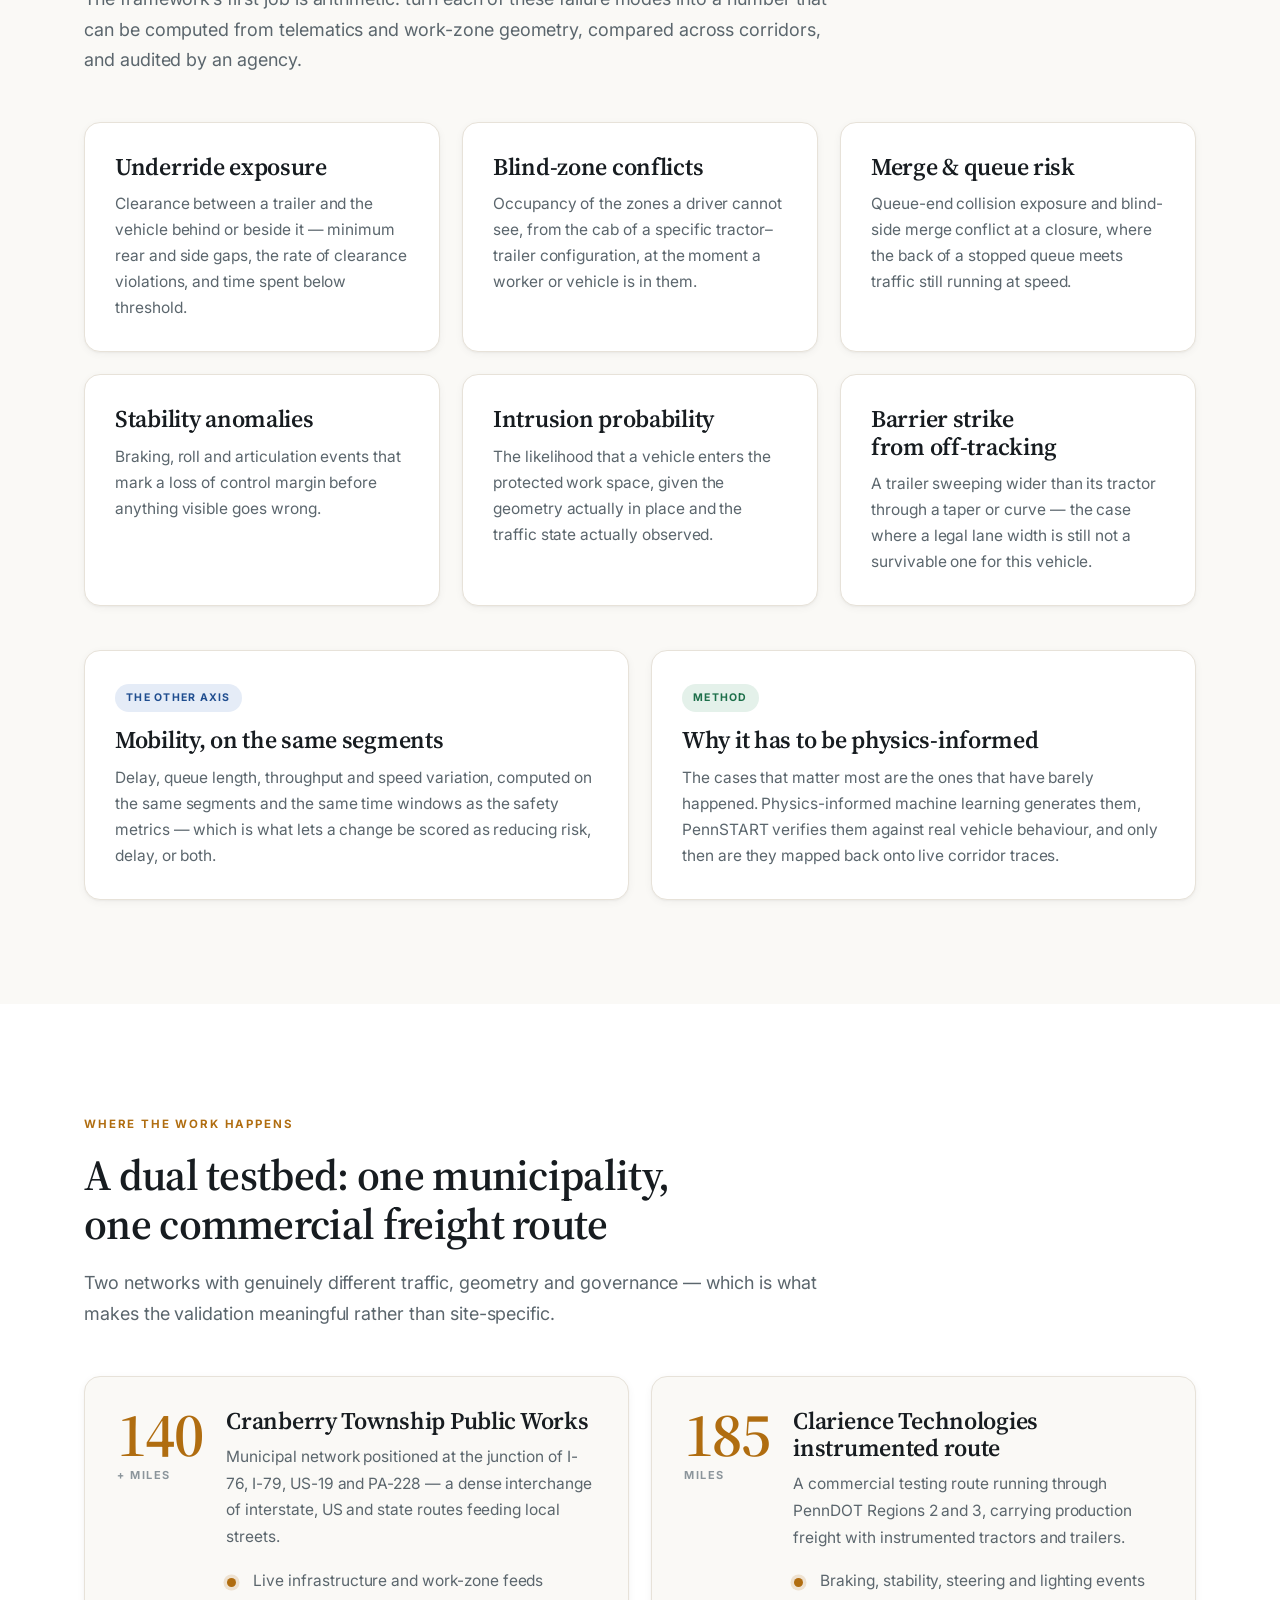
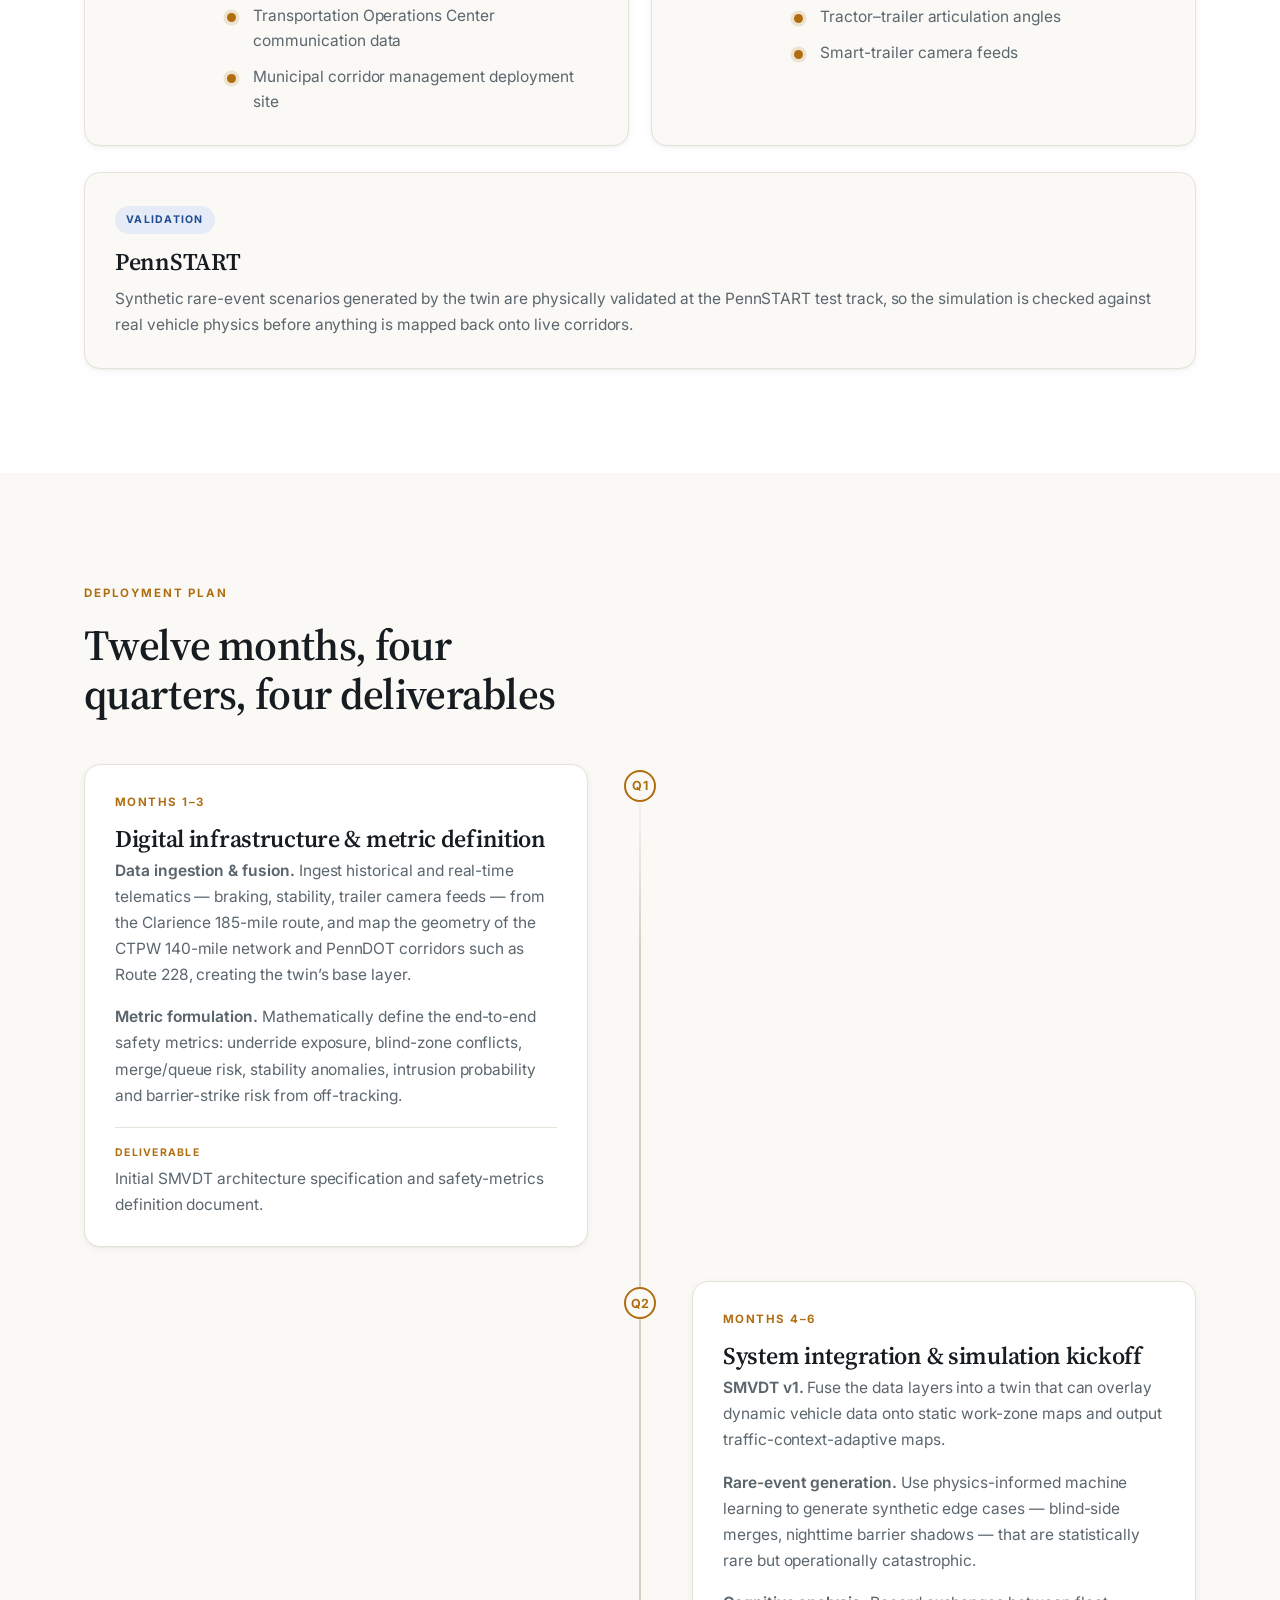
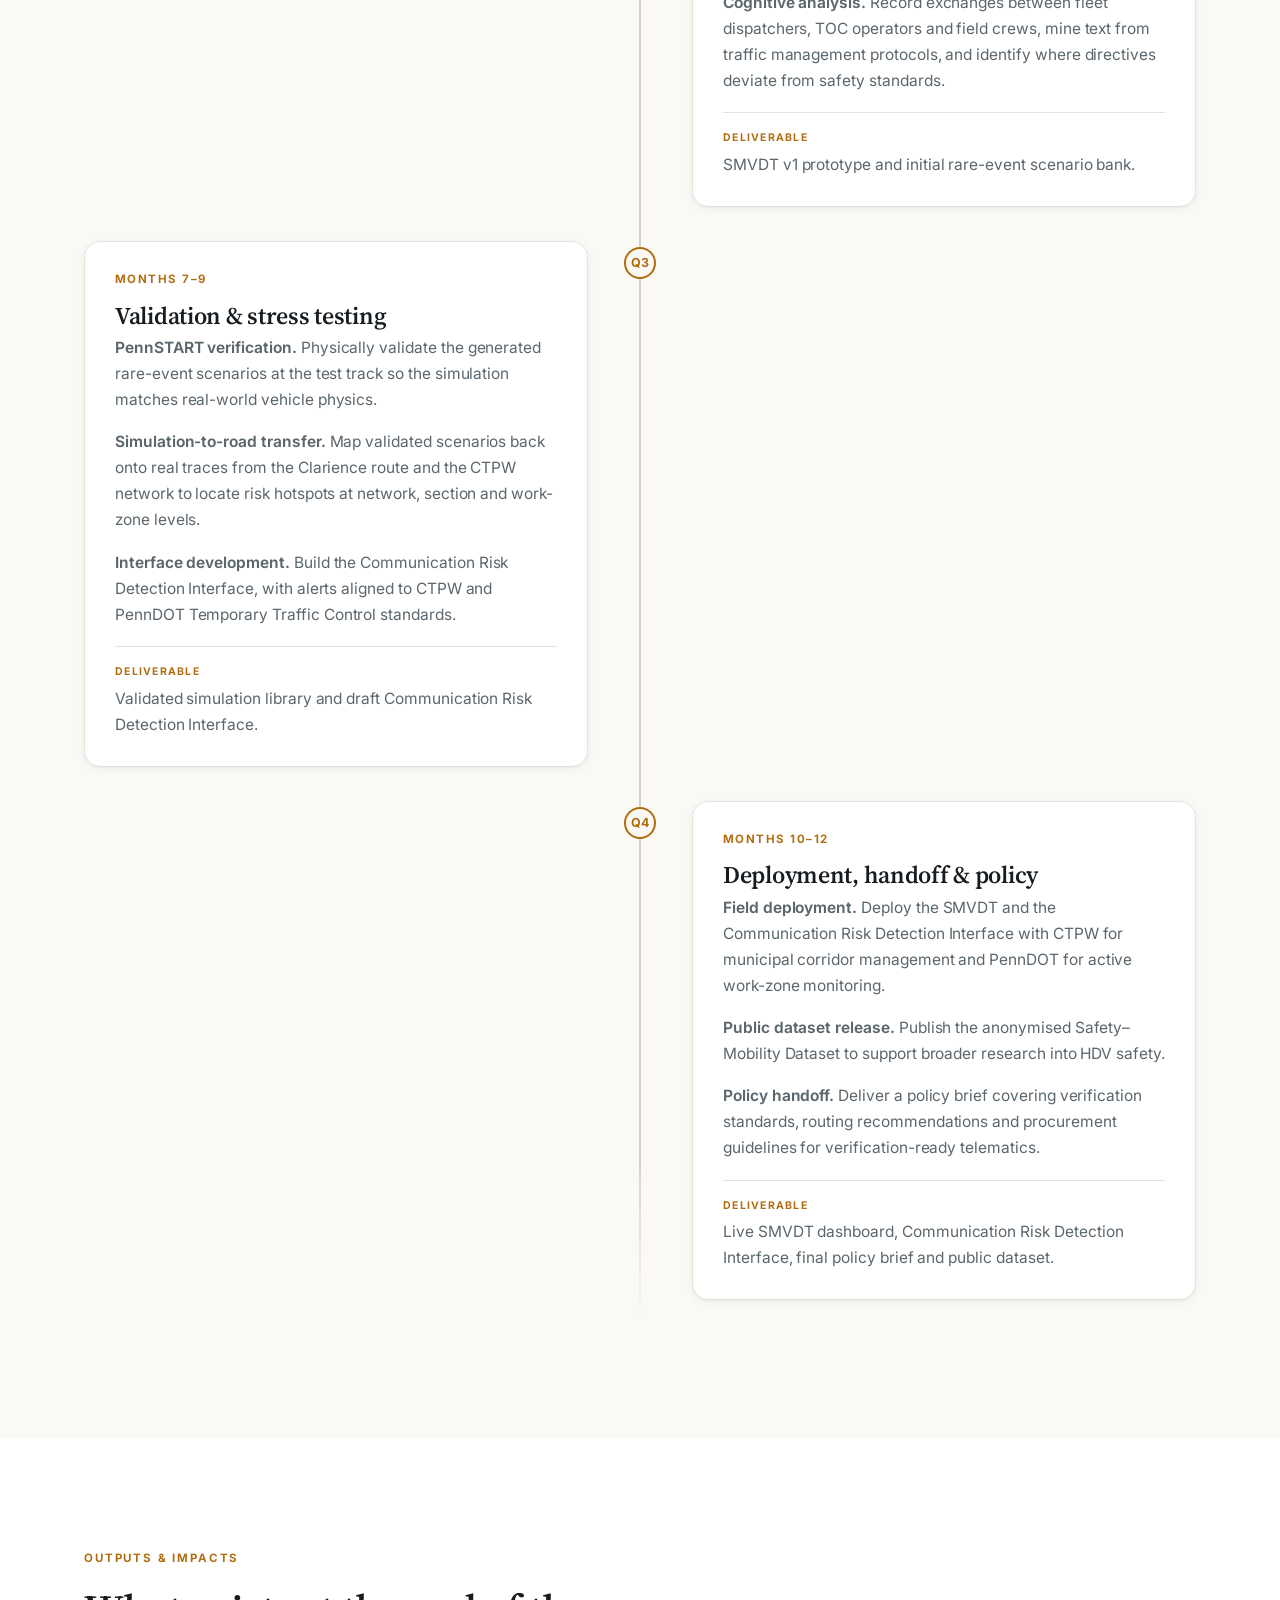
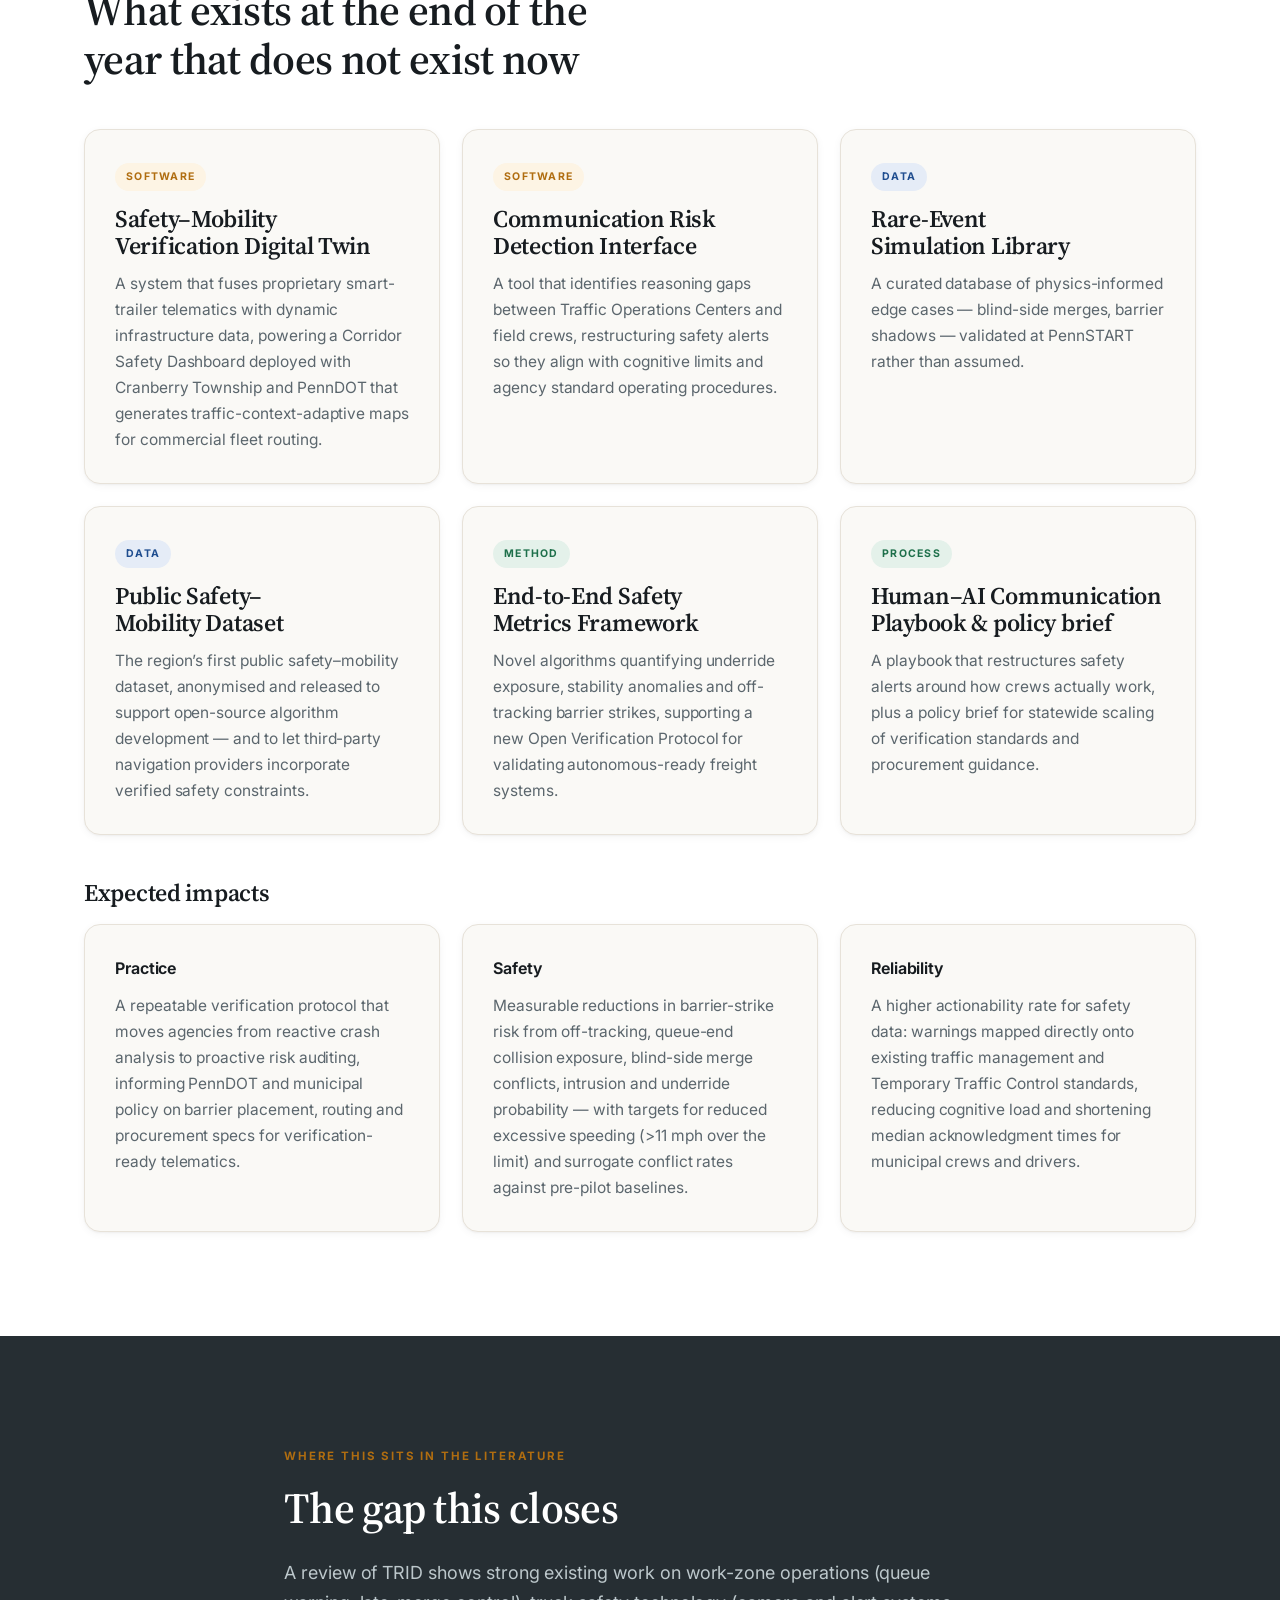
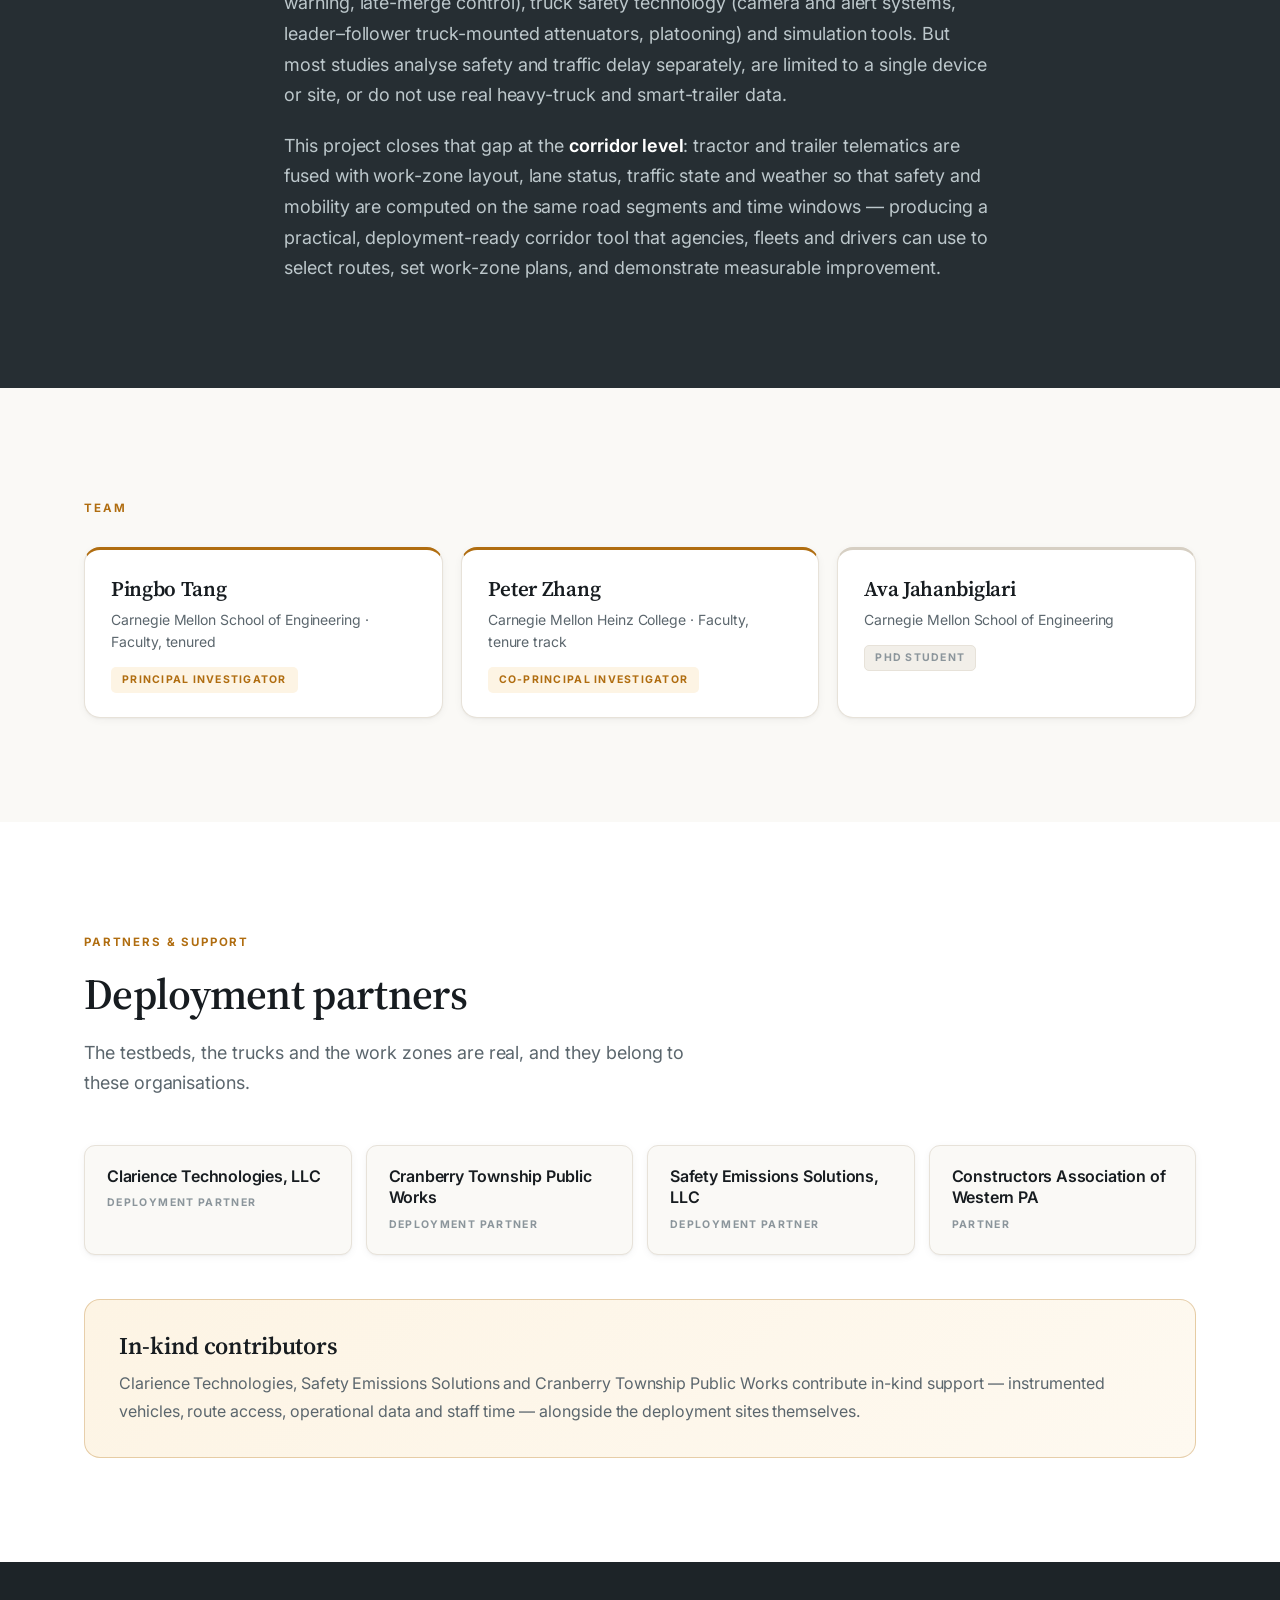
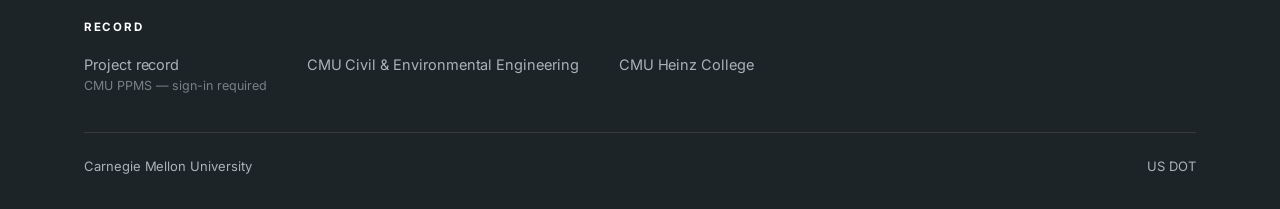
==== commit e162ce9a: "Write Peter Zhang without the given name in parentheses" ====
--- a/index.html
+++ b/index.html
@@ -629,7 +629,7 @@
         <span class="role">Principal investigator</span>
       </div>
       <div class="person lead">
-        <b>Peter (Yun) Zhang</b>
+        <b>Peter Zhang</b>
         <span>Carnegie Mellon Heinz College · Faculty, tenure track</span>
         <span class="role">Co-principal investigator</span>
       </div>
